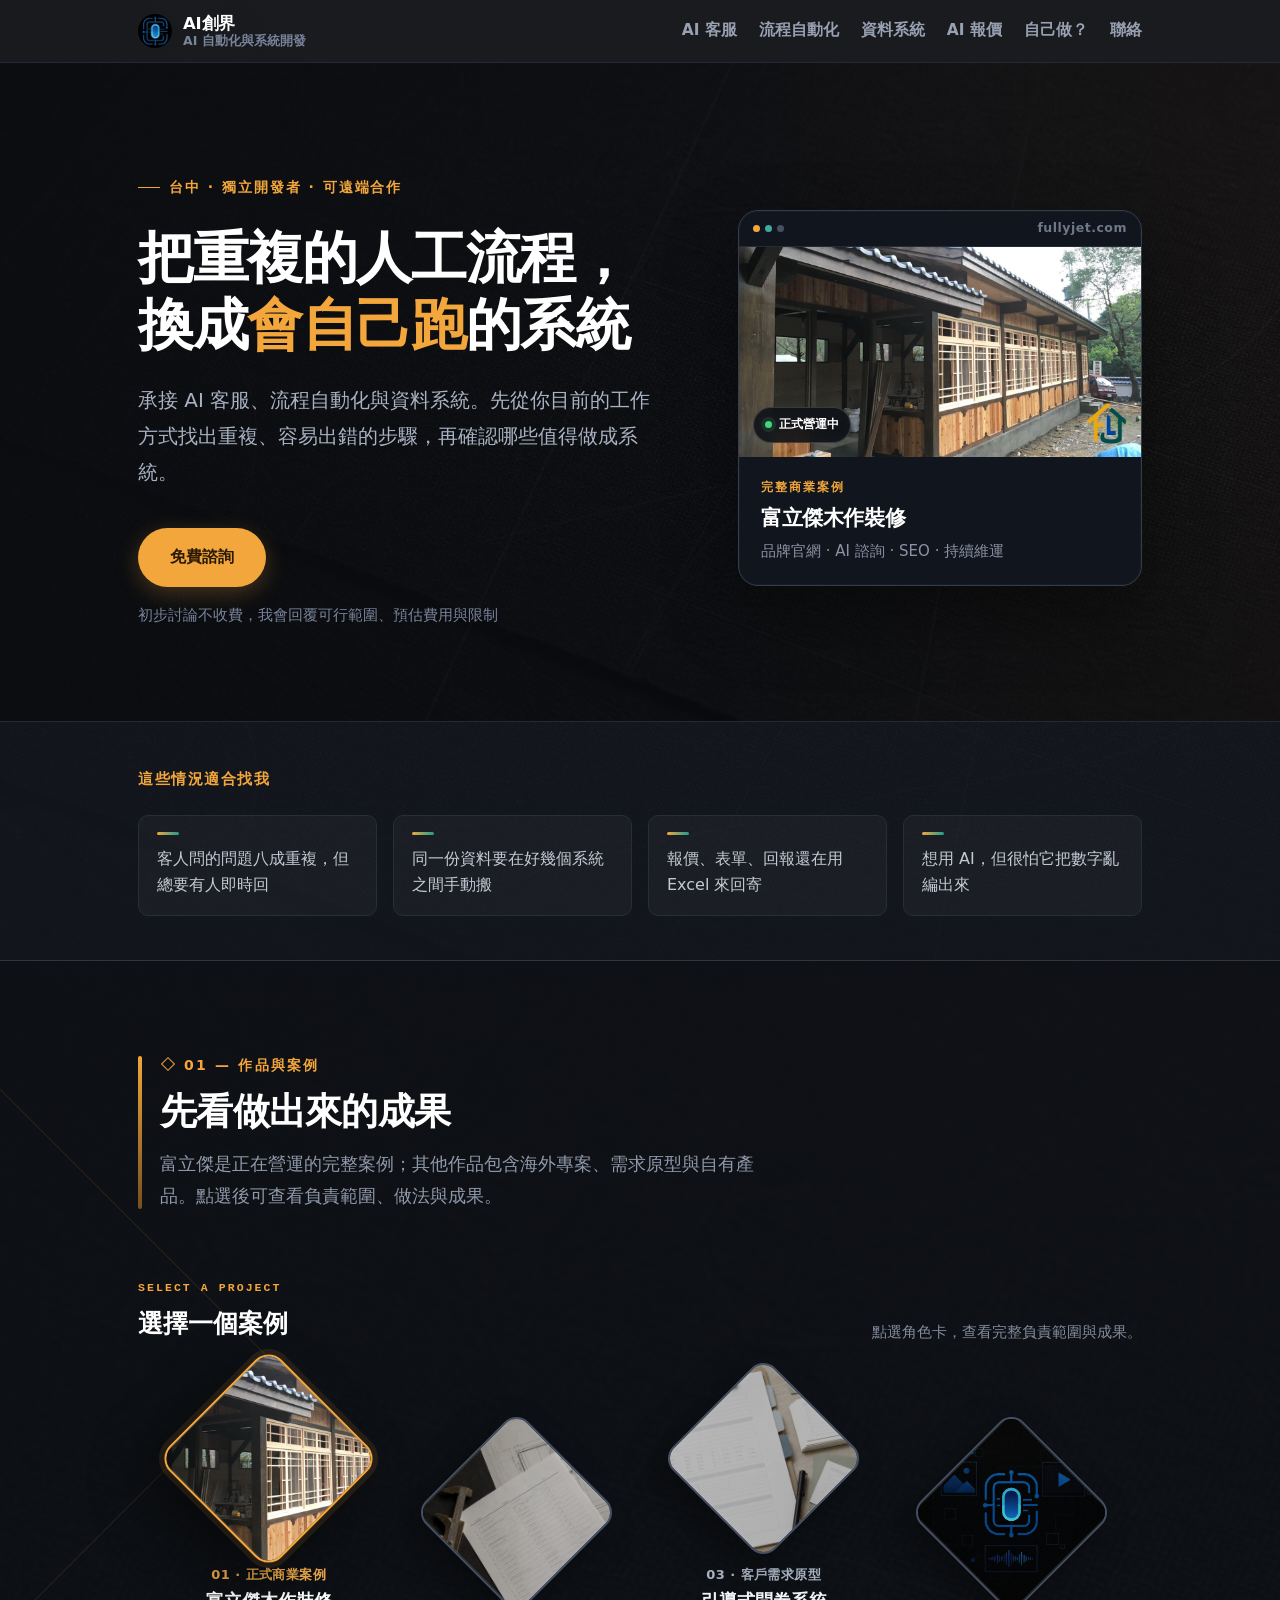
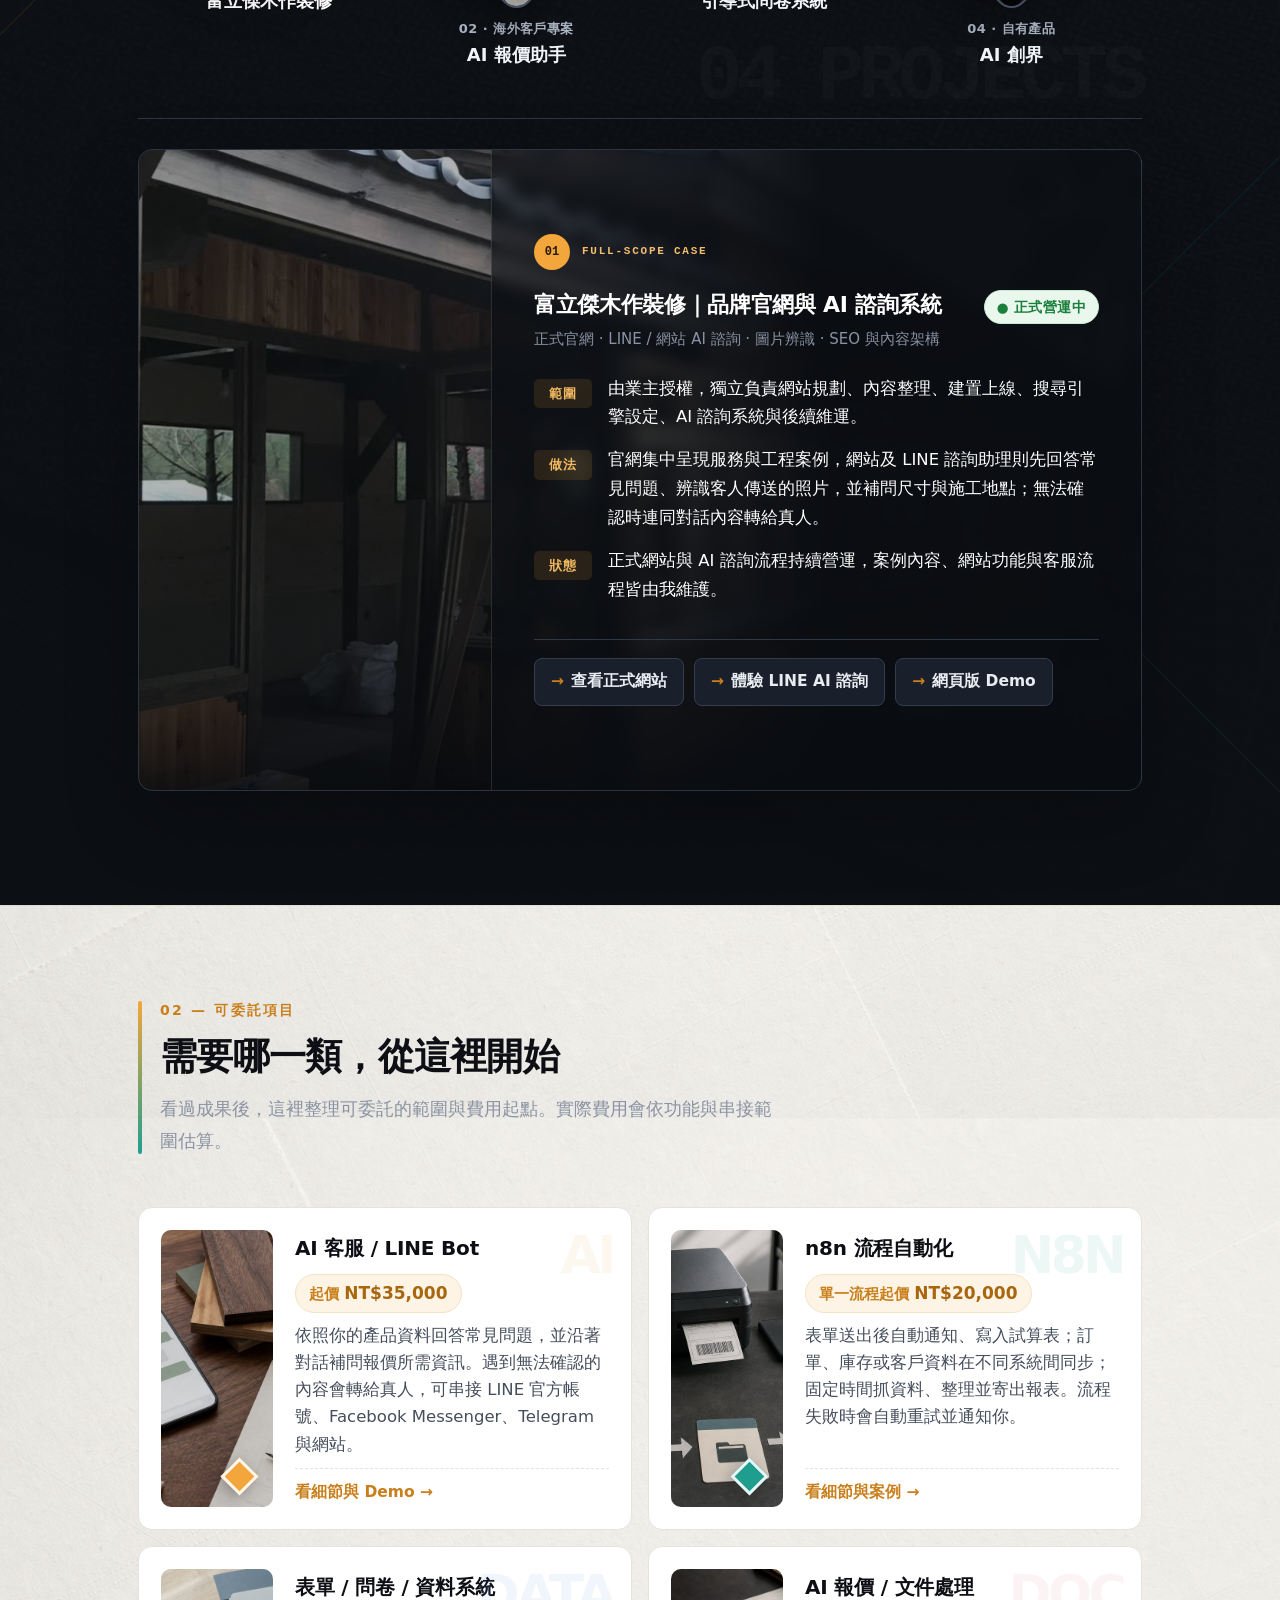
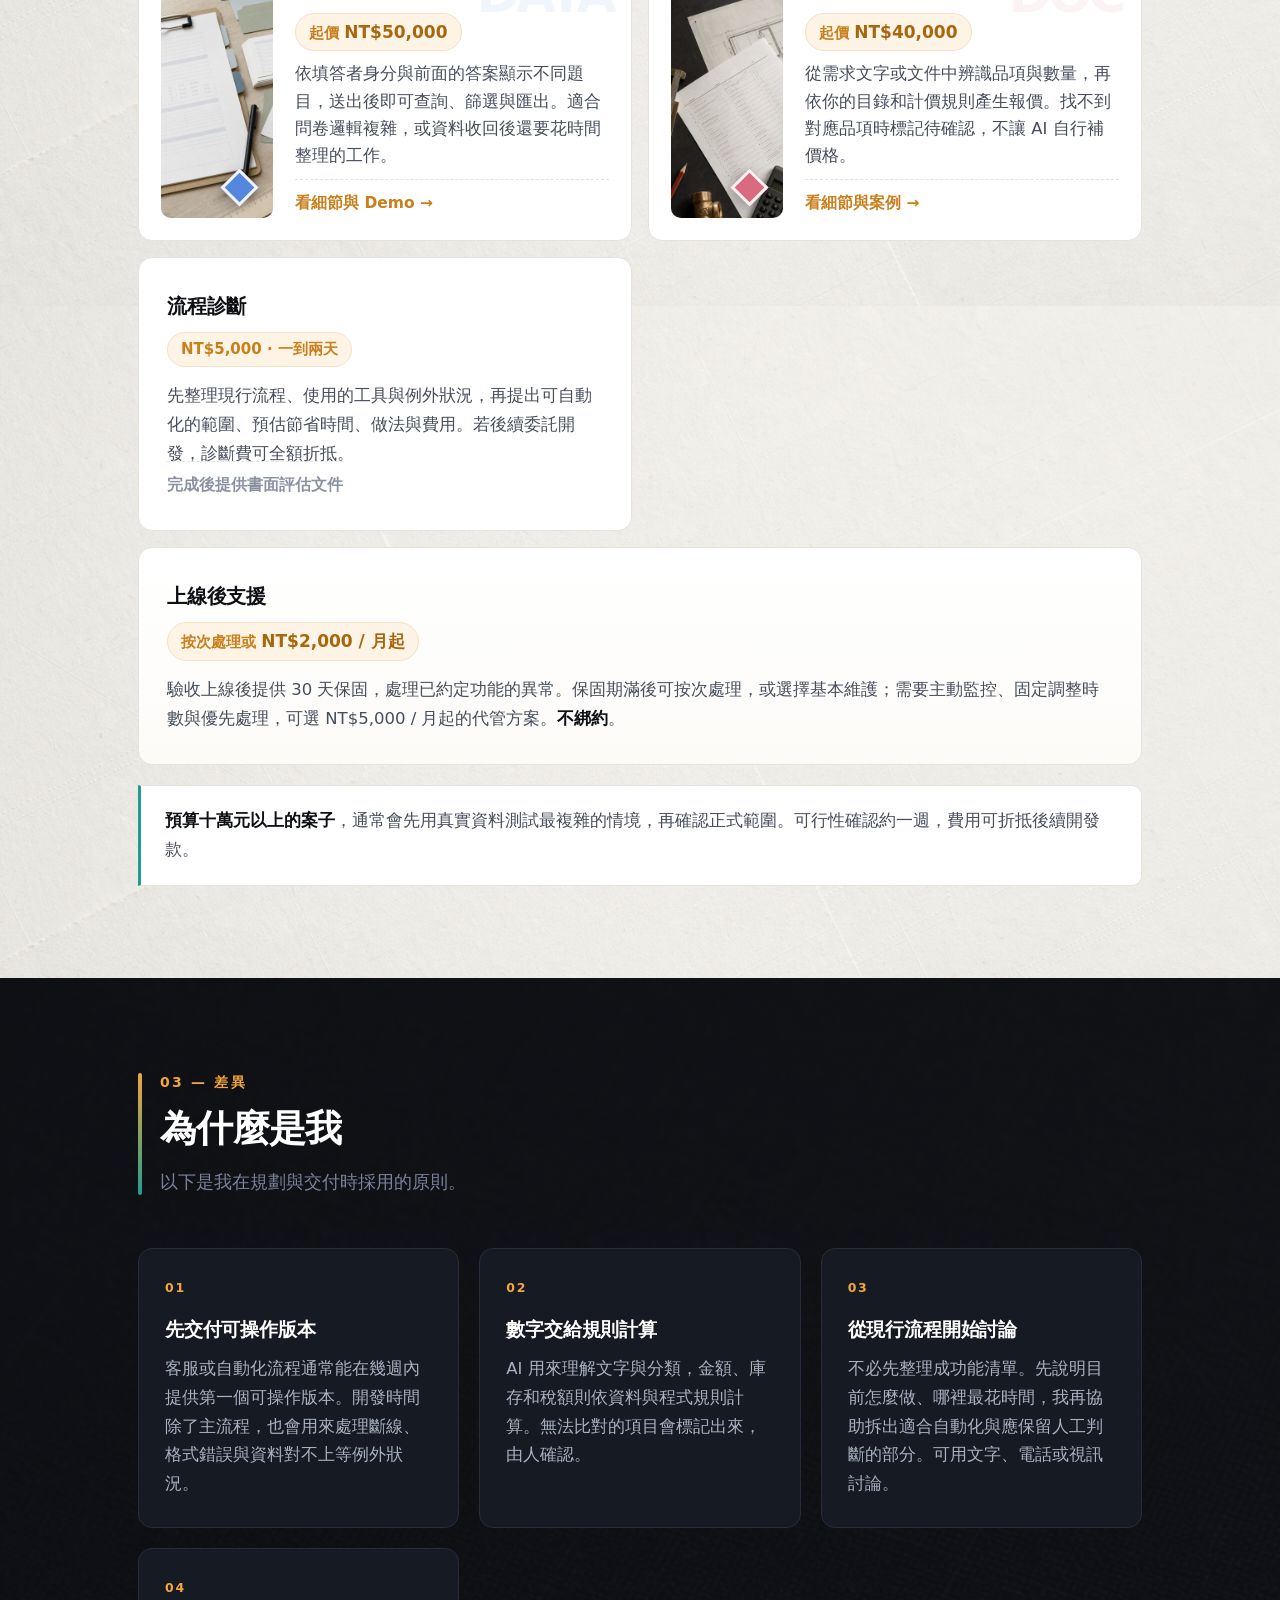
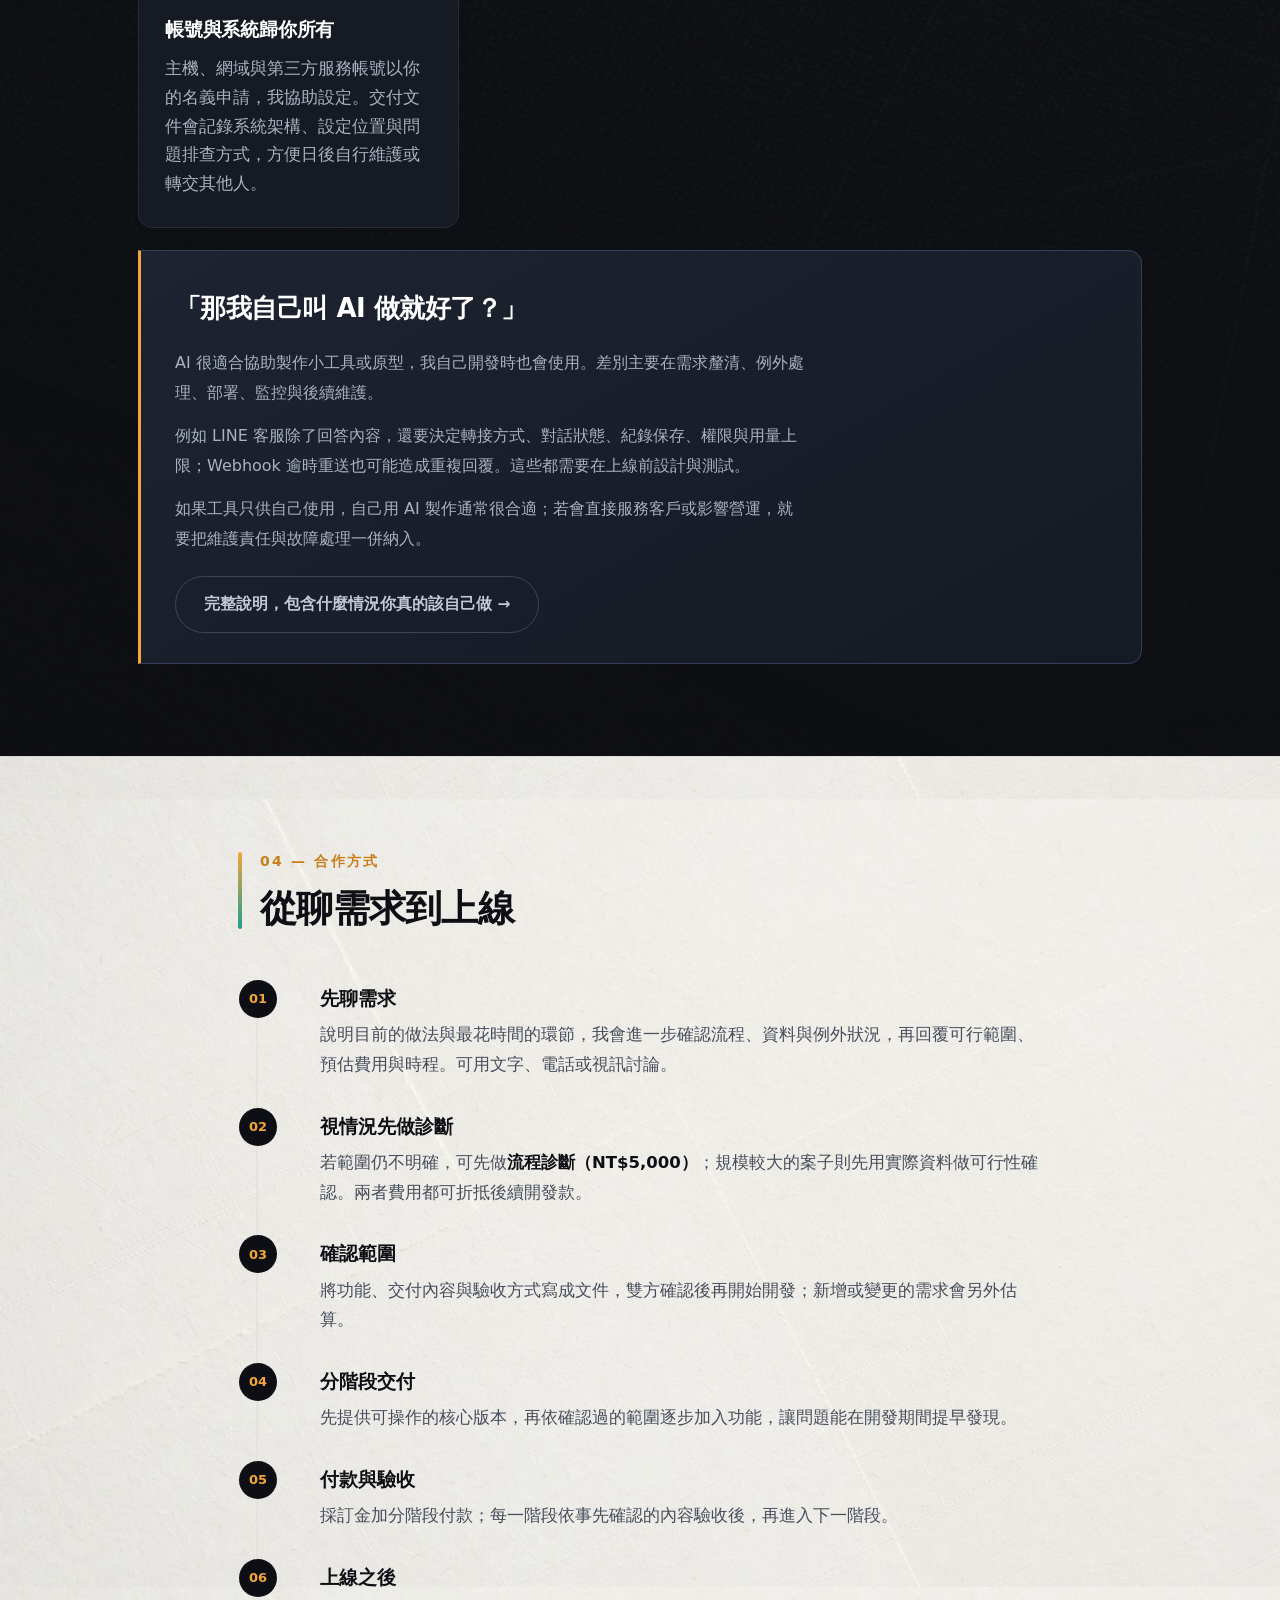
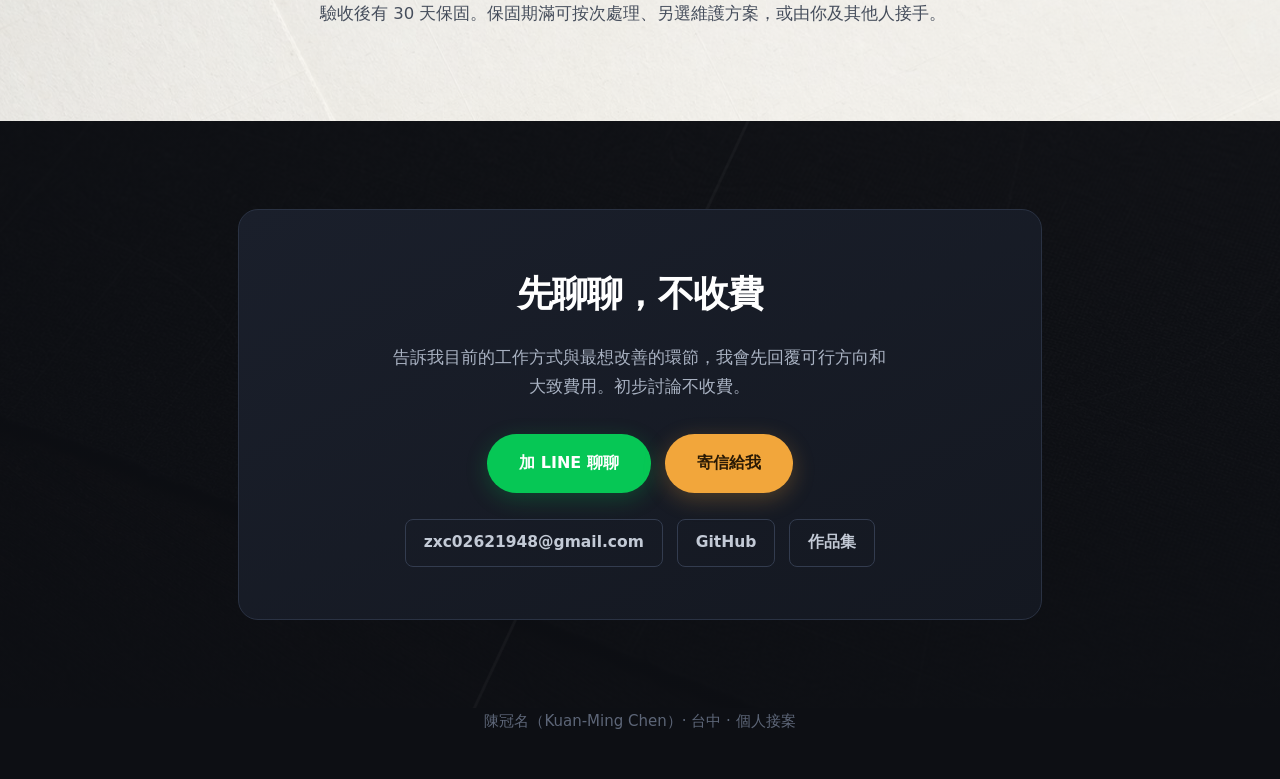
==== index.html @ 0cf7559b "Deduplicate diagnosis copy and sync case history" ====
<!doctype html>
<html lang="zh-Hant">
<head>
<meta charset="utf-8">
<meta name="viewport" content="width=device-width, initial-scale=1">
<title>AI 自動化接案｜LINE Bot、n8n 與客製系統開發｜AI 創界</title>
<meta name="description" content="台中獨立開發者，承接 LINE Bot 與 AI 客服建置、n8n 流程自動化、客製化表單與自動報價系統。提供可操作 Demo、費用起點與實際案例。">
<meta name="theme-color" content="#0d0f14">
<link rel="canonical" href="https://service.aicreateaworld.com/">
<meta property="og:type" content="website">
<meta property="og:locale" content="zh_TW">
<meta property="og:site_name" content="AI 創界｜接案服務">
<meta property="og:title" content="AI 自動化接案｜LINE Bot、n8n 與客製系統開發">
<meta property="og:description" content="承接 LINE Bot 與 AI 客服、n8n 流程自動化、客製化表單與自動報價系統。查看實際案例、Demo 與費用起點。">
<meta property="og:url" content="https://service.aicreateaworld.com/">
<meta property="og:image" content="https://service.aicreateaworld.com/og-preview.jpg">
<meta property="og:image:width" content="1200">
<meta property="og:image:height" content="630">
<meta name="twitter:card" content="summary_large_image">
<meta name="twitter:image" content="https://service.aicreateaworld.com/og-preview.jpg">
<link rel="icon" href="logo.png">
<link rel="stylesheet" href="style.css">
<script type="application/ld+json">
{
  "@context": "https://schema.org",
  "@graph": [
    {
      "@type": "WebSite",
      "@id": "https://service.aicreateaworld.com/#website",
      "url": "https://service.aicreateaworld.com/",
      "name": "AI 創界｜接案服務",
      "inLanguage": "zh-TW",
      "publisher": { "@id": "https://service.aicreateaworld.com/#organization" }
    },
    {
      "@type": "Organization",
      "@id": "https://service.aicreateaworld.com/#organization",
      "name": "AI 創界｜接案服務",
      "url": "https://service.aicreateaworld.com/",
      "logo": "https://service.aicreateaworld.com/logo.png",
      "image": "https://service.aicreateaworld.com/og-preview.jpg",
      "email": "mailto:zxc02621948@gmail.com",
      "founder": { "@id": "https://service.aicreateaworld.com/#person" },
      "areaServed": { "@type": "Country", "name": "台灣" },
      "sameAs": [
        "https://aicreateaworld.com/",
        "https://github.com/zxc02621948-sketch"
      ]
    },
    {
      "@type": "Person",
      "@id": "https://service.aicreateaworld.com/#person",
      "name": "陳冠名",
      "url": "https://service.aicreateaworld.com/",
      "jobTitle": "AI 自動化與系統開發者",
      "worksFor": { "@id": "https://service.aicreateaworld.com/#organization" },
      "knowsAbout": [
        "AI 客服",
        "LINE Bot",
        "n8n 流程自動化",
        "表單與資料系統",
        "AI 報價與文件處理"
      ]
    }
  ]
}
</script>
<script type="text/javascript">
  (function(c,l,a,r,i,t,y){
    c[a]=c[a]||function(){(c[a].q=c[a].q||[]).push(arguments)};
    t=l.createElement(r);t.async=1;t.src="https://www.clarity.ms/tag/"+i;
    y=l.getElementsByTagName(r)[0];y.parentNode.insertBefore(t,y);
  })(window, document, "clarity", "script", "xpzesodivu");
</script>
</head>
<body>

<nav class="nav">
  <div class="wrap">
    <a class="brand" href="index.html">
      <img src="logo.png" alt="AI創界">
      <span class="bt"><b>AI創界</b><small>AI 自動化與系統開發</small></span>
    </a>
    <div class="links">
      <a href="service-ai-kefu.html">AI 客服</a>
      <a href="service-n8n.html">流程自動化</a>
      <a href="service-form.html">資料系統</a>
      <a href="service-quote.html">AI 報價</a>
      <a href="why-not-diy.html">自己做？</a>
      <a href="#contact">聯絡</a>
    </div>
  </div>
</nav>

<div class="hero">
  <div class="wrap">
    <div class="hero-grid">
      <div class="hero-copy">
        <span class="eyebrow rv"><i></i>台中 · 獨立開發者 · 可遠端合作</span>
        <h1 class="rv">把重複的人工流程，<br>換成<em>會自己跑</em>的系統</h1>
        <p class="lede rv">承接 AI 客服、流程自動化與資料系統。先從你目前的工作方式找出重複、容易出錯的步驟，再確認哪些值得做成系統。</p>
        <a class="cta rv" href="#contact">免費諮詢</a>
        <span class="cta-sub rv">初步討論不收費，我會回覆可行範圍、預估費用與限制</span>
      </div>

      <a class="hero-showcase rv" href="https://www.fullyjet.com/" aria-label="查看富立傑木作裝修正式網站">
        <div class="showcase-bar"><span class="showcase-dots"><i></i><i></i><i></i></span><span>fullyjet.com</span></div>
        <div class="showcase-image">
          <img src="case-fulijie.jpg" alt="富立傑木作裝修正式網站案例" width="1200" height="630">
          <span class="live-badge"><i></i>正式營運中</span>
        </div>
        <div class="showcase-body">
          <span>完整商業案例</span>
          <strong>富立傑木作裝修</strong>
          <p>品牌官網 · AI 諮詢 · SEO · 持續維運</p>
        </div>
      </a>
    </div>
  </div>
</div>

<div class="fit">
  <div class="wrap">
    <h3 class="rv">這些情況適合找我</h3>
    <div class="fit-grid">
      <div class="fit-item rv">客人問的問題八成重複，但總要有人即時回</div>
      <div class="fit-item rv">同一份資料要在好幾個系統之間手動搬</div>
      <div class="fit-item rv">報價、表單、回報還在用 Excel 來回寄</div>
      <div class="fit-item rv">想用 AI，但很怕它把數字亂編出來</div>
    </div>
  </div>
</div>

<div class="offer-flow">
<section class="blk services-section">
  <div class="wrap">
    <div class="sec-head rv">
      <span class="sec-num">02 — 可委託項目</span>
        <h2>需要哪一類，從這裡開始</h2>
        <p>看過成果後，這裡整理可委託的範圍與費用起點。實際費用會依功能與串接範圍估算。</p>
    </div>

    <div class="svc-grid">
      <a class="svc rv" href="service-ai-kefu.html" data-mark="AI" data-tone="amber">
        <span class="svc-media"><img src="service-ai-kefu-editorial.jpg" alt="手機對話、木材樣本與尺寸草圖組成的客服工作桌" width="1200" height="720" loading="lazy"></span>
        <h3>AI 客服 / LINE Bot</h3>
        <span class="price">起價 <b>NT$35,000</b></span>
        <p>依照你的產品資料回答常見問題，並沿著對話補問報價所需資訊。遇到無法確認的內容會轉給真人，可串接 LINE 官方帳號、Facebook Messenger、Telegram 與網站。</p>
        <span class="more">看細節與 Demo →</span>
      </a>

      <a class="svc rv" href="service-n8n.html" data-mark="N8N" data-tone="teal">
        <span class="svc-media"><img src="service-n8n-editorial.jpg" alt="訂單收件、標籤列印與資料整理工作流程" width="1200" height="720" loading="lazy"></span>
        <h3>n8n 流程自動化</h3>
        <span class="price">單一流程起價 <b>NT$20,000</b></span>
        <p>表單送出後自動通知、寫入試算表；訂單、庫存或客戶資料在不同系統間同步；固定時間抓資料、整理並寄出報表。流程失敗時會自動重試並通知你。</p>
        <span class="more">看細節與案例 →</span>
      </a>

      <a class="svc rv" href="service-form.html" data-mark="DATA" data-tone="blue">
        <span class="svc-media"><img src="case-survey-editorial.jpg" alt="問卷、分類標籤與資料整理工作桌" width="900" height="1200" loading="lazy"></span>
        <h3>表單 / 問卷 / 資料系統</h3>
        <span class="price">起價 <b>NT$50,000</b></span>
        <p>依填答者身分與前面的答案顯示不同題目，送出後即可查詢、篩選與匯出。適合問卷邏輯複雜，或資料收回後還要花時間整理的工作。</p>
        <span class="more">看細節與 Demo →</span>
      </a>

      <a class="svc rv" href="service-quote.html" data-mark="DOC" data-tone="rose">
        <span class="svc-media"><img src="case-quote-editorial.jpg" alt="工程圖、報價表與計算工具工作桌" width="900" height="1200" loading="lazy"></span>
        <h3>AI 報價 / 文件處理</h3>
        <span class="price">起價 <b>NT$40,000</b></span>
        <p>從需求文字或文件中辨識品項與數量，再依你的目錄和計價規則產生報價。找不到對應品項時標記待確認，不讓 AI 自行補價格。</p>
        <span class="more">看細節與案例 →</span>
      </a>

      <div class="svc rv" style="cursor:default">
        <h3>流程診斷</h3>
        <span class="price">NT$5,000 · 一到兩天</span>
        <p>先整理現行流程、使用的工具與例外狀況，再提出可自動化的範圍、預估節省時間、做法與費用。若後續委託開發，診斷費可全額折抵。</p>
        <span class="more" style="color:var(--muted);font-weight:600">完成後提供書面評估文件</span>
      </div>

      <div class="svc wide rv" style="cursor:default">
        <h3>上線後支援</h3>
        <span class="price">按次處理或 <b>NT$2,000 / 月起</b></span>
        <p>驗收上線後提供 30 天保固，處理已約定功能的異常。保固期滿後可按次處理，或選擇基本維護；需要主動監控、固定調整時數與優先處理，可選 NT$5,000 / 月起的代管方案。<b>不綁約</b>。</p>
      </div>
    </div>

    <div class="callout rv">
      <b>預算十萬元以上的案子</b>，通常會先用真實資料測試最複雜的情境，再確認正式範圍。可行性確認約一週，費用可折抵後續開發款。
    </div>
  </div>
</section>

<section class="blk tint cases-section">
  <div class="wrap">
    <div class="sec-head rv">
      <span class="sec-num">01 — 作品與案例</span>
        <h2>先看做出來的成果</h2>
        <p>富立傑是正在營運的完整案例；其他作品包含海外專案、需求原型與自有產品。點選後可查看負責範圍、做法與成果。</p>
    </div>

    <div class="case-select-shell rv">
      <div class="selector-head"><div><span>SELECT A PROJECT</span><h3>選擇一個案例</h3></div><p>點選角色卡，查看完整負責範圍與成果。</p></div>
      <div class="case-selector" role="tablist" aria-label="選擇案例">
        <button class="case-choice active" id="tab-case-fulijie" type="button" role="tab" aria-selected="true" aria-controls="case-fulijie" data-case-target="case-fulijie">
          <span class="choice-diamond"><img src="case-fulijie.jpg" alt="" width="1200" height="630"></span>
          <span class="choice-copy"><small>01 · 正式商業案例</small><b>富立傑木作裝修</b></span>
        </button>
        <button class="case-choice" id="tab-case-quote" type="button" role="tab" aria-selected="false" aria-controls="case-quote" data-case-target="case-quote" tabindex="-1">
          <span class="choice-diamond"><img src="case-quote-editorial.jpg" alt="" width="900" height="1200"></span>
          <span class="choice-copy"><small>02 · 海外客戶專案</small><b>AI 報價助手</b></span>
        </button>
        <button class="case-choice" id="tab-case-survey" type="button" role="tab" aria-selected="false" aria-controls="case-survey" data-case-target="case-survey" tabindex="-1">
          <span class="choice-diamond"><img src="case-survey-editorial.jpg" alt="" width="900" height="1200"></span>
          <span class="choice-copy"><small>03 · 客戶需求原型</small><b>引導式問卷系統</b></span>
        </button>
        <button class="case-choice" id="tab-case-aicreate" type="button" role="tab" aria-selected="false" aria-controls="case-aicreate" data-case-target="case-aicreate" tabindex="-1">
          <span class="choice-diamond"><img src="aicreate-selector-cover.png" alt="" width="1254" height="1254"></span>
          <span class="choice-copy"><small>04 · 自有產品</small><b>AI 創界</b></span>
        </button>
      </div>
    </div>

    <div class="case-stage">
    <div class="case featured-case wood-case rv" id="case-fulijie" role="tabpanel" aria-labelledby="tab-case-fulijie" tabindex="0" data-case-panel>
      <div class="case-content">
        <div class="case-kicker"><span>01</span><b>FULL-SCOPE CASE</b></div>
        <div class="case-top">
          <div>
            <h3>富立傑木作裝修｜品牌官網與 AI 諮詢系統</h3>
            <div class="tags">正式官網 · LINE / 網站 AI 諮詢 · 圖片辨識 · SEO 與內容架構</div>
          </div>
          <span class="chip live">● 正式營運中</span>
        </div>
        <div class="pair"><span class="k">範圍</span><p class="v">由業主授權，獨立負責網站規劃、內容整理、建置上線、搜尋引擎設定、AI 諮詢系統與後續維運。</p></div>
        <div class="pair"><span class="k">做法</span><p class="v">官網集中呈現服務與工程案例，網站及 LINE 諮詢助理則先回答常見問題、辨識客人傳送的照片，並補問尺寸與施工地點；無法確認時連同對話內容轉給真人。</p></div>
        <div class="pair"><span class="k">狀態</span><p class="v">正式網站與 AI 諮詢流程持續營運，案例內容、網站功能與客服流程皆由我維護。</p></div>
        <div class="demo-row">
          <a class="dbtn" href="https://www.fullyjet.com/"><span>→</span> 查看正式網站</a>
          <a class="dbtn" href="https://lin.ee/RNYMLFM"><span>→</span> 體驗 LINE AI 諮詢</a>
          <a class="dbtn" href="https://service.aicreateaworld.com/ai-kefu-playground/"><span>→</span> 網頁版 Demo</a>
        </div>
      </div>
    </div>

    <div class="case system-case quote-case rv" id="case-quote" role="tabpanel" aria-labelledby="tab-case-quote" tabindex="0" data-case-panel>
      <div class="system-visual" aria-hidden="true">
        <span class="visual-label">02 · QUOTE ENGINE</span>
        <div class="quote-method"><span>需求整理</span><span>目錄比對</span><span>規則計價</span></div>
        <strong>資料決定價格<br><em>AI 不亂猜</em></strong>
      </div>
      <div class="case-content"><div class="case-top">
        <div>
          <h3>AI 報價助手</h3>
          <div class="tags">為瑞士水電工程客戶開發 · LLM 抽取 · 確定性計價</div>
        </div>
        <span class="chip">海外客戶</span>
      </div>
          <div class="pair"><span class="k">問題</span><p class="v">技師以文字描述施工需求，行政人員再逐項查閱商品目錄、確認價格並計算稅額，最後整理成報價單。</p></div>
          <div class="pair"><span class="k">做法</span><p class="v">語言模型先擷取品項與數量，程式再比對供應商目錄並依規則計算。找不到的項目標為「待確認」，最後輸出包含利潤、工時、車馬費與稅額的報價內容。</p></div>
          <div class="pair"><span class="k">結果</span><p class="v">報價中的單價與計算結果都有資料來源，不由模型自行產生。系統以自架 n8n 提供 API，供前端網頁呼叫。</p></div>
      <div class="demo-row">
        <a class="dbtn" href="https://service.aicreateaworld.com/ai-quote-demo/"><span>→</span> 打開報價助手 Demo</a>
        <a class="dbtn" href="service-quote.html"><span>→</span> 這類案子的細節</a>
      </div>
      </div>
    </div>

    <div class="case system-case survey-case rv" id="case-survey" role="tabpanel" aria-labelledby="tab-case-survey" tabindex="0" data-case-panel>
      <div class="system-visual" aria-hidden="true">
        <span class="visual-label">03 · GUIDED FORM</span>
        <div class="survey-method"><span>條件題目</span><span>分類保存</span><span>直接匯出</span></div>
        <strong>每個人只看到<br><em>需要回答的題目</em></strong>
      </div>
      <div class="case-content"><div class="case-top">
        <div>
          <h3>引導式問卷與資料蒐集系統</h3>
          <div class="tags">為永續顧問公司開發之原型 · 條件邏輯 · 一次性連結</div>
        </div>
        <span class="chip">可操作 Demo</span>
      </div>
          <div class="pair"><span class="k">問題</span><p class="v">受評公司以 Excel 填寫問卷，但同一份表單包含所有部門的題目，填答者要自行判斷相關項目；收回後還要重新整理才能分析。</p></div>
          <div class="pair"><span class="k">做法</span><p class="v">依填答者職位與前面的答案顯示題目，表格即時計算，送出前集中檢查缺漏。管理端可新增、修改、預覽與發布題目。</p></div>
          <div class="pair"><span class="k">結果</span><p class="v">資料依公司、年度、題號與分類保存，可篩選、匯出或串接報表工具。填答者以專屬連結進入，不需另外建立帳號。</p></div>
      <div class="demo-row">
        <a class="dbtn" href="https://service.aicreateaworld.com/survey-system-demo/"><span>→</span> 打開問卷系統 Demo</a>
      </div>
      </div>
    </div>

    <div class="case system-case platform-case rv" id="case-aicreate" role="tabpanel" aria-labelledby="tab-case-aicreate" tabindex="0" data-case-panel>
      <div class="system-visual platform-actual" aria-hidden="true">
        <div class="platform-brand-lockup">
          <img src="aicreate-icon.png" alt="" width="403" height="421">
          <span><b>AI 創界</b><small>AI CREATE A WORLD</small></span>
        </div>
        <div class="platform-gallery">
          <img class="gallery-tall" src="aicreate-gallery-image.jpg" alt="" width="512" height="768" loading="lazy">
          <img src="aicreate-gallery-dragon.jpg" alt="" width="512" height="768" loading="lazy">
          <img src="aicreate-gallery-music.jpg" alt="" width="360" height="360" loading="lazy">
          <img src="aicreate-gallery-video.jpg" alt="" width="1280" height="720" loading="lazy">
        </div>
        <div class="platform-channel-list"><small>內容類型</small><span>圖片</span><span>音樂</span><span>影片</span></div>
      </div>
      <div class="case-content"><div class="case-top">
        <div>
          <h3>AI 創界</h3>
          <div class="tags">圖片、音樂與影片創作平台 · 個人獨立開發 · Next.js · MongoDB</div>
        </div>
        <span class="chip live">● 上線營運中</span>
      </div>
          <div class="pair"><span class="k">內容</span><p class="v">獨立完成並持續維運的內容平台，包含帳號、媒體處理、內容審核、搜尋與社群功能；目前有兩百多支 API、五百多個程式檔案。</p></div>
          <div class="pair"><span class="k">經驗</span><p class="v">涵蓋需求設計、開發、部署、監控與線上問題處理，也因此能在接案時一併考慮系統上線後的維護方式。</p></div>
      <div class="demo-row">
        <a class="dbtn" href="https://aicreateaworld.com"><span>→</span> aicreateaworld.com</a>
        <a class="dbtn" href="https://github.com/zxc02621948-sketch"><span>→</span> GitHub</a>
      </div>
      </div>
    </div>
    </div>
  </div>
</section>
</div>

<div class="why-sec">
  <div class="wrap">
    <div class="sec-head rv">
      <span class="sec-num">03 — 差異</span>
      <h2>為什麼是我</h2>
        <p>以下是我在規劃與交付時採用的原則。</p>
    </div>
    <div class="why-grid">
      <div class="why rv">
        <span class="n">01</span>
          <h3>先交付可操作版本</h3>
          <p>客服或自動化流程通常能在幾週內提供第一個可操作版本。開發時間除了主流程，也會用來處理斷線、格式錯誤與資料對不上等例外狀況。</p>
      </div>
      <div class="why rv">
        <span class="n">02</span>
          <h3>數字交給規則計算</h3>
          <p>AI 用來理解文字與分類，金額、庫存和稅額則依資料與程式規則計算。無法比對的項目會標記出來，由人確認。</p>
      </div>
      <div class="why rv">
        <span class="n">03</span>
          <h3>從現行流程開始討論</h3>
          <p>不必先整理成功能清單。先說明目前怎麼做、哪裡最花時間，我再協助拆出適合自動化與應保留人工判斷的部分。可用文字、電話或視訊討論。</p>
      </div>
      <div class="why rv">
        <span class="n">04</span>
          <h3>帳號與系統歸你所有</h3>
          <p>主機、網域與第三方服務帳號以你的名義申請，我協助設定。交付文件會記錄系統架構、設定位置與問題排查方式，方便日後自行維護或轉交其他人。</p>
      </div>
    </div>

    <div class="objection rv">
      <h3>「那我自己叫 AI 做就好了？」</h3>
        <p>AI 很適合協助製作小工具或原型，我自己開發時也會使用。差別主要在需求釐清、例外處理、部署、監控與後續維護。</p>
        <p>例如 LINE 客服除了回答內容，還要決定轉接方式、對話狀態、紀錄保存、權限與用量上限；Webhook 逾時重送也可能造成重複回覆。這些都需要在上線前設計與測試。</p>
        <p>如果工具只供自己使用，自己用 AI 製作通常很合適；若會直接服務客戶或影響營運，就要把維護責任與故障處理一併納入。</p>
      <a class="cta-ghost" href="why-not-diy.html" style="margin-top:8px">完整說明，包含什麼情況你真的該自己做 →</a>
    </div>
  </div>
</div>

<section class="blk">
  <div class="narrow">
    <div class="sec-head rv">
      <span class="sec-num">04 — 合作方式</span>
      <h2>從聊需求到上線</h2>
    </div>
    <div class="steps">
        <div class="step rv"><h3>先聊需求</h3><p>說明目前的做法與最花時間的環節，我會進一步確認流程、資料與例外狀況，再回覆可行範圍、預估費用與時程。可用文字、電話或視訊討論。</p></div>
        <div class="step rv"><h3>視情況先做診斷</h3><p>若範圍仍不明確，可先做<b>流程診斷（NT$5,000）</b>；規模較大的案子則先用實際資料做可行性確認。兩者費用都可折抵後續開發款。</p></div>
        <div class="step rv"><h3>確認範圍</h3><p>將功能、交付內容與驗收方式寫成文件，雙方確認後再開始開發；新增或變更的需求會另外估算。</p></div>
        <div class="step rv"><h3>分階段交付</h3><p>先提供可操作的核心版本，再依確認過的範圍逐步加入功能，讓問題能在開發期間提早發現。</p></div>
        <div class="step rv"><h3>付款與驗收</h3><p>採訂金加分階段付款；每一階段依事先確認的內容驗收後，再進入下一階段。</p></div>
        <div class="step rv"><h3>上線之後</h3><p>驗收後有 30 天保固。保固期滿可按次處理、另選維護方案，或由你及其他人接手。</p></div>
    </div>
  </div>
</section>

<div class="contact-sec" id="contact">
  <div class="narrow">
    <div class="contact-box rv">
      <h2>先聊聊，不收費</h2>
      <p>告訴我目前的工作方式與最想改善的環節，我會先回覆可行方向和大致費用。初步討論不收費。</p>
      <div class="cta-pair">
        <a class="cta-line" href="https://line.me/ti/p/~0989285996">加 LINE 聊聊</a>
        <a class="cta" href="mailto:zxc02621948@gmail.com">寄信給我</a>
      </div>
      <div class="links">
        <a href="mailto:zxc02621948@gmail.com">zxc02621948@gmail.com</a>
        <a href="https://github.com/zxc02621948-sketch">GitHub</a>
        <a href="https://kuanming-portfolio.onrender.com/">作品集</a>
      </div>
    </div>
  </div>
</div>

<footer>陳冠名（Kuan-Ming Chen）· 台中 · 個人接案</footer>

<script src="reveal.js"></script>
</body>
</html>
---- style.css ----
:root{
  --ink:#0d0f14; --ink-2:#161a22; --cream:#fbfaf7; --paper:#fff;
  --body:#464e5c; --muted:#8a92a2; --line:#e6e3dc;
  --amber:#f2a63b; --amber-d:#c97f1c; --amber-bg:#fdf4e5; --amber-line:#f3e2c4;
  --teal:#1f9e8f; --r:14px;
}
*{box-sizing:border-box;margin:0;padding:0}
html{scroll-behavior:smooth}
body{
  background:var(--cream) url("background-paper.jpg") center top/1600px auto repeat-y;color:var(--body);
  font-family:"Noto Sans TC","PingFang TC","Microsoft JhengHei",system-ui,-apple-system,sans-serif;
  font-size:17.5px; line-height:1.8; -webkit-font-smoothing:antialiased; overflow-x:hidden;
}
.wrap{max-width:1060px;margin:0 auto;padding:0 28px}
.narrow{max-width:860px;margin:0 auto;padding:0 28px}
a{color:inherit}
strong,b{color:var(--ink);font-weight:700}

.rv{opacity:0;transform:translateY(28px) scale(.985);transition:opacity .72s cubic-bezier(.4,0,.2,1),transform .72s cubic-bezier(.4,0,.2,1)}
.rv.in{opacity:1;transform:none}
@media (prefers-reduced-motion:reduce){.rv{opacity:1;transform:none;transition:none}.choice-diamond{animation:none!important}}

/* nav */
.nav{position:sticky;top:0;z-index:50;background:rgba(13,15,20,.94);backdrop-filter:blur(14px);border-bottom:1px solid #232937}
.nav .wrap{display:flex;align-items:center;justify-content:space-between;height:62px;gap:20px}
.nav .brand{display:flex;align-items:center;gap:11px;text-decoration:none;flex-shrink:0}
.nav .brand img{width:34px;height:34px;border-radius:50%;flex:0 0 34px;display:block}
.nav .brand .bt{display:flex;flex-direction:column;line-height:1.2}
.nav .brand .bt b{color:#fff;font-weight:800;font-size:15.5px;letter-spacing:-.01em}
.nav .brand .bt small{color:#79839a;font-size:11.5px;font-weight:600}
.nav .links{display:flex;gap:22px;flex-wrap:wrap}
.nav .links a{color:#98a1b2;text-decoration:none;font-size:14.5px;font-weight:600;transition:color .16s}
.nav .links a:hover,.nav .links a.on{color:var(--amber)}

/* hero */
.hero{background:linear-gradient(90deg,rgba(10,12,16,.9),rgba(10,12,16,.76)),url("background-charcoal.jpg") center/cover;color:#e9ecf2;position:relative;overflow:hidden;padding:104px 0 92px}
.hero.sub{padding:76px 0 64px}
.hero::before{
  content:"";position:absolute;inset:0;pointer-events:none;
  background:linear-gradient(90deg,rgba(13,15,20,.28),transparent 56%,rgba(88,55,23,.08));
}
.hero::after{
  content:"";position:absolute;inset:0;pointer-events:none;opacity:.18;
  background:linear-gradient(115deg,transparent 0 46%,rgba(255,255,255,.08) 46.1% 46.2%,transparent 46.3%);
}
.hero .wrap,.hero .narrow{position:relative;z-index:1}
.hero-grid{display:grid;grid-template-columns:minmax(0,1.08fr) minmax(330px,.82fr);gap:68px;align-items:center}
.hero-copy{min-width:0}
.eyebrow{display:inline-flex;align-items:center;gap:9px;font-size:13px;letter-spacing:.14em;
  color:var(--amber);text-transform:uppercase;font-weight:700;margin-bottom:24px}
.eyebrow i{width:22px;height:1.5px;background:var(--amber);display:block;font-style:normal}
.hero h1{font-size:clamp(31px,5.2vw,56px);line-height:1.2;letter-spacing:-.025em;
  color:#fff;font-weight:800;max-width:17ch;margin-bottom:24px}
.hero.sub h1{font-size:clamp(28px,4.4vw,44px);max-width:20ch}
.hero h1 em{font-style:normal;color:var(--amber)}
.hero .lede{font-size:clamp(16.5px,2vw,19px);color:#a9b2c2;max-width:52ch;margin-bottom:38px}
.hero .price-tag{display:inline-block;font-size:15px;color:var(--amber);font-weight:700;
  border:1px solid #4a3a20;background:rgba(242,166,59,.09);border-radius:999px;padding:6px 18px;margin-bottom:26px}
.service-hero-layout{width:100%;max-width:1060px;min-height:390px;display:grid;grid-template-columns:minmax(0,1.08fr) minmax(330px,.92fr);gap:64px;align-items:center}
.service-hero-copy{min-width:0}.service-hero-copy .lede{margin-bottom:30px}.service-hero-copy .cta{width:auto}
.service-ui{position:relative;min-height:330px}.service-ui>*{position:relative;z-index:1}

/* AI customer service: a LINE-like phone conversation */
.chat-ui{width:min(310px,100%);min-height:390px;justify-self:center;display:flex;flex-direction:column;padding:12px 13px 17px;
  border:7px solid #242832;border-radius:38px;background:linear-gradient(160deg,#c7ded2,#a9cabb);color:#25302b;
  box-shadow:0 34px 75px rgba(0,0,0,.42);transform:rotate(-2.5deg)}
.phone-notch{align-self:center;width:88px;height:15px;margin:-3px 0 9px;border-radius:0 0 12px 12px;background:#242832}
.line-head{display:flex;align-items:center;gap:9px;margin:0 -2px 18px;padding:8px 4px 12px;border-bottom:1px solid rgba(27,54,42,.15)}
.line-head>span{display:grid;place-items:center;width:34px;height:34px;border-radius:50%;background:#26322d;color:#fff;font-size:10px;font-weight:900}.line-head>b{margin-right:auto;color:#26322d;font-size:11px;line-height:1.2}.line-head b small{display:block;color:#2f9c63;font-size:8px;margin-top:3px}.line-head em{color:#456055;font-style:normal;font-size:11px;letter-spacing:.1em}
.chat-line{max-width:86%;margin-bottom:13px;padding:11px 13px;border-radius:14px;font-size:11px;line-height:1.55;box-shadow:0 5px 14px rgba(32,60,48,.09)}
.chat-line.customer{align-self:flex-end;background:#7de36e;color:#18301b;border-bottom-right-radius:4px}.chat-line.bot{align-self:flex-start;background:#fff;color:#36413c;border-bottom-left-radius:4px}
.chat-line.bot small{display:block;margin-bottom:3px;color:#1d9562;font-weight:900}.chat-status{margin-top:auto;padding:10px;border-radius:9px;background:rgba(255,255,255,.45);color:#4b6258;font-size:9px;text-align:center}
.chat-status i{display:inline-block;width:7px;height:7px;margin-right:7px;border-radius:50%;background:#16a563;box-shadow:0 0 0 4px rgba(22,165,99,.1)}

/* n8n: an open node canvas */
.flow-ui{min-height:350px;padding:22px 20px;display:flex;flex-direction:column;border:1px solid #443457;border-radius:8px;
  background-color:#17131e;background-image:radial-gradient(#493d55 1px,transparent 1px);background-size:18px 18px;
  box-shadow:0 32px 70px rgba(0,0,0,.4);transform:rotate(1deg)}
.canvas-head{display:flex;align-items:center;justify-content:space-between;margin-bottom:25px;padding:9px 11px;border-radius:7px;background:#241d2d}.canvas-head b{color:#f1eaf6;font-size:11px}.canvas-head span{color:#b5e8c6;font:800 8px/1 ui-monospace,SFMono-Regular,Consolas,monospace}.canvas-head i{display:inline-block;width:6px;height:6px;margin-right:5px;border-radius:50%;background:#50db85}
.flow-node{position:relative;width:70%;padding:11px 13px;border:1px solid #5c4a6b;border-radius:6px;background:#292132;box-shadow:0 8px 18px rgba(0,0,0,.2)}
.flow-node::before,.flow-node::after{content:"";position:absolute;top:50%;width:8px;height:8px;border-radius:50%;background:#ef7c45;transform:translateY(-50%)}.flow-node::before{left:-5px}.flow-node::after{right:-5px}
.flow-node small{display:block;color:#a795b4;font-size:8px;letter-spacing:.08em}.flow-node b{color:#fff;font-size:12px}.flow-node.core{margin-left:auto;border-color:#ef7c45;background:#34231f}.flow-arrow{margin:1px 0 1px 38%;color:#ef7c45;font-style:normal}
.flow-branches{display:grid;grid-template-columns:1fr 1fr;gap:12px;margin-top:12px}.flow-branches span{padding:10px;border:1px solid #5b4a68;border-radius:6px;background:#251f2d;color:#ddd2e5;font-size:10px;text-align:center}
.flow-status{margin-top:auto;padding-top:13px;color:#93859f;font-size:9px}.flow-status i{display:inline-block;width:7px;height:7px;margin-right:6px;border-radius:50%;background:#50db85}

/* survey: bright, calm form UI */
.form-ui{min-height:350px;padding:27px 25px;display:flex;flex-direction:column;border:1px solid #cbd9ee;border-radius:20px;
  background:linear-gradient(145deg,#fff,#eef4ff);color:#27364e;box-shadow:0 32px 70px rgba(4,20,48,.28);transform:rotate(-1deg)}
.form-head{display:flex;align-items:center;justify-content:space-between;margin-bottom:15px}.form-head span{font-size:11px;font-weight:800;color:#2f4160}.form-head b{color:#5b7fca;font:900 10px/1 ui-monospace,SFMono-Regular,Consolas,monospace}
.form-progress{height:6px;margin-bottom:28px;border-radius:9px;background:#dce5f4;overflow:hidden}.form-progress i{display:block;width:52%;height:100%;border-radius:inherit;background:linear-gradient(90deg,#4778d6,#74a2ff)}
.form-label{color:#5677b6;font-size:9px;font-weight:800;letter-spacing:.08em}.form-ui>strong{margin:7px 0 17px;color:#20314c;font-size:15px;line-height:1.45}
.form-options{display:grid;gap:9px}.form-options span{padding:11px 12px;border:1px solid #ccd8ea;border-radius:9px;background:#fff;color:#60718b;font-size:10px}.form-options .selected{border-color:#5c86dc;background:#edf3ff;color:#274d98;box-shadow:inset 3px 0 #5c86dc}
.form-next{align-self:flex-end;margin-top:auto;padding:9px 15px;border-radius:9px;background:#4778d6;color:#fff;font-size:10px;font-weight:900}

/* quote: a warm paper document */
.quote-ui{min-height:365px;padding:28px 27px;color:#39332b;background:#f7f0e2;
  border-radius:2px;box-shadow:0 34px 70px rgba(0,0,0,.38);transform:rotate(2deg)}
.quote-ui::after{content:"";position:absolute;left:0;right:0;bottom:-7px;height:14px;background:linear-gradient(135deg,transparent 7px,#f7f0e2 0) 0 0/14px 14px repeat-x}
.receipt-head{display:grid;grid-template-columns:1fr auto;gap:3px;margin-bottom:20px;padding-bottom:14px;border-bottom:2px solid #39332b}.receipt-head span{color:#bd5f4d;font:900 17px/1 ui-monospace,SFMono-Regular,Consolas,monospace;letter-spacing:.06em}.receipt-head b{color:#39332b;font-size:12px}.receipt-head small{grid-column:1/-1;color:#8b8174;font-size:8px}
.quote-input{margin-bottom:16px;padding:11px 12px;border-left:3px solid #bd5f4d;background:#eee3d1;color:#62594e;font-size:10px;line-height:1.5}
.quote-row,.quote-total{display:flex;align-items:center;justify-content:space-between;padding:10px 2px;border-bottom:1px dashed #b9ae9c;font-size:10px}.quote-row b{color:#39332b;font-size:10px}.quote-total{margin-top:9px;border:0}.quote-total span{color:#766d61}.quote-total strong{color:#bd5f4d;font-size:21px}

/* DIY: visibly compare a prototype with a production system */
.build-ui{min-height:330px;display:grid;grid-template-columns:1fr auto 1fr;gap:10px;align-items:center;overflow:visible}
.build-side{min-height:260px;padding:22px 17px;border-radius:16px;display:flex;flex-direction:column;box-shadow:0 25px 55px rgba(0,0,0,.3)}
.build-side small{font:900 9px/1 ui-monospace,SFMono-Regular,Consolas,monospace;letter-spacing:.1em}.build-side>b{margin:12px 0 24px;font-size:17px}.build-side span{margin-top:8px;padding-top:8px;border-top:1px solid;font-size:9px}
.build-side.prototype{background:#f0e8d9;color:#6f6659;transform:rotate(-3deg)}.build-side.prototype small{color:#a7762e}.build-side.prototype b{color:#443e35}.build-side.prototype span{border-color:#d6c8b2}
.build-side.production{background:#19332f;color:#a9c9c1;transform:rotate(2deg)}.build-side.production small{color:#66d5b8}.build-side.production b{color:#fff}.build-side.production span{border-color:#31544d}
.build-arrow{position:relative;z-index:3;display:grid;place-items:center;width:36px;height:36px;margin:0 -18px;border-radius:50%;background:var(--amber);color:#211507;font-style:normal;font-weight:900;box-shadow:0 8px 20px rgba(0,0,0,.25)}
.build-footer{grid-column:1/-1;margin-top:6px;color:var(--amber);font-size:10px;font-weight:800;text-align:center}

.cta{display:inline-block;background:var(--amber);color:#2a1a05;padding:15px 32px;border-radius:999px;
  font-weight:800;font-size:16px;text-decoration:none;transition:transform .18s,box-shadow .18s;
  box-shadow:0 6px 22px rgba(242,166,59,.26)}
.cta:hover{transform:translateY(-2px);box-shadow:0 10px 30px rgba(242,166,59,.36)}
.cta-ghost{display:inline-block;border:1px solid #3d4657;padding:14px 28px;border-radius:999px;
  color:#c3cad6;text-decoration:none;font-weight:700;font-size:15.5px;transition:all .18s}
.cta-sub{display:block;margin-top:15px;font-size:14px;color:#79839a}
.cta-line{display:inline-block;background:#06c755;color:#fff;padding:15px 32px;border-radius:999px;
  font-weight:800;font-size:16px;text-decoration:none;transition:transform .18s,box-shadow .18s;
  box-shadow:0 6px 22px rgba(6,199,85,.24)}
.cta-line:hover{transform:translateY(-2px);box-shadow:0 10px 30px rgba(6,199,85,.34)}
.cta-pair{display:flex;gap:14px;justify-content:center;flex-wrap:wrap}

.hero-showcase{position:relative;display:block;text-decoration:none;color:inherit;background:#11151d;
  border:1px solid #343d4f;border-radius:20px;overflow:hidden;transform:rotate(1.5deg);
  box-shadow:0 30px 70px rgba(0,0,0,.38),0 0 0 1px rgba(255,255,255,.025) inset;
  transition:transform .25s,box-shadow .25s,border-color .25s}
.hero-showcase:hover{transform:rotate(0) translateY(-5px);border-color:#5a4930;box-shadow:0 38px 85px rgba(0,0,0,.46)}
.showcase-bar{height:36px;padding:0 14px;display:flex;align-items:center;justify-content:space-between;
  color:#6f7889;font-size:11.5px;font-weight:700;letter-spacing:.04em;border-bottom:1px solid #252c39}
.showcase-dots{display:flex;gap:5px}.showcase-dots i{display:block;width:7px;height:7px;border-radius:50%;background:#465064}
.showcase-dots i:first-child{background:var(--amber)}.showcase-dots i:nth-child(2){background:#3eaa9b}
.showcase-image{height:210px;position:relative;overflow:hidden;background:#252a34}
.showcase-image img{width:100%;height:100%;object-fit:cover;display:block;transition:transform .5s}
.hero-showcase:hover .showcase-image img{transform:scale(1.035)}
.live-badge{position:absolute;left:14px;bottom:14px;display:inline-flex;align-items:center;gap:7px;
  background:rgba(12,16,22,.86);backdrop-filter:blur(8px);border:1px solid rgba(255,255,255,.16);
  color:#fff;border-radius:999px;padding:6px 11px;font-size:12px;font-weight:800}
.live-badge i{width:7px;height:7px;border-radius:50%;background:#42d67d;box-shadow:0 0 0 4px rgba(66,214,125,.13)}
.showcase-body{padding:20px 22px 23px;display:grid;gap:2px}
.showcase-body>span{color:var(--amber);font-size:11px;font-weight:800;letter-spacing:.16em;text-transform:uppercase}
.showcase-body strong{color:#fff;font-size:21px;letter-spacing:-.02em}
.showcase-body p{font-size:13.5px;color:#8993a5;line-height:1.5}
.hero-showcase::after{content:"網站 + AI";position:absolute;right:-16px;top:62px;transform:rotate(90deg);
  color:rgba(255,255,255,.35);font-size:9px;font-weight:800;letter-spacing:.18em}

/* fit strip */
.fit{background:linear-gradient(rgba(18,22,29,.9),rgba(18,22,29,.94)),url("background-charcoal.jpg") center 72%/cover;color:#c3cad6;padding:44px 0;border-top:1px solid #232937}
.fit h3{font-size:14px;letter-spacing:.1em;color:var(--amber);text-transform:uppercase;margin-bottom:22px;font-weight:700}
.fit-grid{display:grid;grid-template-columns:repeat(auto-fit,minmax(215px,1fr));gap:16px}
.fit-item{background:rgba(255,255,255,.035);border:1px solid #262d3c;border-radius:10px;padding:16px 18px;font-size:15px;line-height:1.65;position:relative}
.fit-item::before{content:"";display:block;width:22px;height:3px;border-radius:99px;background:linear-gradient(90deg,var(--amber),var(--teal));margin-bottom:11px}

/* sections */
section.blk{padding:92px 0;border-top:1px solid rgba(142,130,109,.13);
  background-image:linear-gradient(rgba(251,250,247,.64),rgba(251,250,247,.64)),url("background-paper.jpg");
  background-position:center,center 24%;background-size:cover,1400px auto}
section.blk:nth-of-type(even){background-position:center,center 72%}
.tint{background-image:linear-gradient(rgba(231,226,216,.5),rgba(231,226,216,.5)),url("background-paper.jpg")!important;
  background-position:center,center 64%!important;background-size:cover,1400px auto!important}
.sec-head{position:relative;margin-bottom:50px;padding-left:22px}
.sec-head::before{content:"";position:absolute;left:0;top:3px;width:4px;height:calc(100% - 6px);border-radius:99px;background:linear-gradient(var(--amber),var(--teal))}
.sec-num{font-size:13px;font-weight:800;color:var(--amber-d);letter-spacing:.16em;display:block;margin-bottom:10px}
.sec-head h2{font-size:clamp(25px,3.5vw,37px);color:var(--ink);letter-spacing:-.02em;font-weight:800;line-height:1.28}
.sec-head p{margin-top:14px;font-size:16.5px;color:var(--muted);max-width:56ch}
h3.mini{font-size:20px;color:var(--ink);font-weight:800;margin-bottom:14px;letter-spacing:-.01em}

/* service cards */
.offer-flow{display:flex;flex-direction:column}.offer-flow .cases-section{order:1}.offer-flow .services-section{order:2}
.svc-grid{display:grid;grid-template-columns:repeat(auto-fit,minmax(310px,1fr));gap:20px}
.svc{background:var(--paper);border:1px solid var(--line);border-radius:var(--r);padding:30px 28px;
  position:relative;overflow:hidden;text-decoration:none;display:block;color:var(--body);
  transition:transform .22s,box-shadow .22s,border-color .22s}
.svc::after{content:"";position:absolute;left:0;top:0;bottom:0;width:3px;background:var(--card-accent,var(--amber));
  transform:scaleY(0);transform-origin:top;transition:transform .3s}
.svc[data-tone="amber"]{--card-accent:#f2a63b}.svc[data-tone="teal"]{--card-accent:#1f9e8f}
.svc[data-tone="blue"]{--card-accent:#5687df}.svc[data-tone="rose"]{--card-accent:#d96b7f}
.svc[data-mark]::before{content:attr(data-mark);position:absolute;right:18px;top:181px;color:var(--card-accent);
  opacity:.075;font-size:52px;line-height:1;font-weight:900;letter-spacing:-.07em;pointer-events:none}
.svc-media{position:relative;display:block;height:168px;margin:-30px -28px 24px;overflow:hidden;border-bottom:1px solid var(--line);background:#ddd}
.svc-media::after{content:"";position:absolute;right:20px;bottom:17px;width:21px;height:21px;border:3px solid rgba(255,255,255,.9);
  background:var(--card-accent);transform:rotate(45deg);box-shadow:0 5px 14px rgba(10,12,17,.28)}
.svc-media img{width:100%;height:100%;display:block;object-fit:cover;transition:transform .55s cubic-bezier(.2,.7,.3,1)}
.svc:hover .svc-media img{transform:scale(1.035)}
.svc[data-tone="blue"] .svc-media img{object-position:center 43%}.svc[data-tone="rose"] .svc-media img{object-position:center 56%}
.svc:hover{transform:translateY(-5px);box-shadow:0 22px 48px rgba(13,15,20,.11);border-color:#d9d4c8}
.svc:hover::after{transform:scaleY(1)}
.svc h3{font-size:20px;color:var(--ink);font-weight:800;letter-spacing:-.01em;margin-bottom:8px}
.svc .price{display:inline-block;font-size:14px;color:var(--amber-d);font-weight:700;
  background:var(--amber-bg);border:1px solid var(--amber-line);border-radius:999px;padding:3px 13px;margin-bottom:15px}
.svc .price b{font-size:16px;color:#a8660f}
.svc p{font-size:15.5px;line-height:1.75}
.svc .more{margin-top:16px;padding-top:14px;border-top:1px dashed var(--line);
  font-size:14.5px;color:var(--amber-d);font-weight:700}
.svc.wide{grid-column:1/-1;background:linear-gradient(180deg,#fff,#fcfbf8)}

/* After the case proof, services become a compact buying menu instead of a second gallery. */
.services-section .svc-grid{grid-template-columns:repeat(2,minmax(0,1fr));gap:16px}
.services-section .svc[data-mark]{display:grid;grid-template-columns:112px minmax(0,1fr);grid-template-rows:auto auto 1fr auto;
  column-gap:22px;padding:22px;min-height:224px}
.services-section .svc[data-mark]::before{top:21px}
.services-section .svc[data-mark]>.svc-media{grid-column:1;grid-row:1/5;width:112px;height:auto;min-height:178px;margin:0;border:0;border-radius:10px}
.services-section .svc[data-mark]>h3,.services-section .svc[data-mark]>.price,.services-section .svc[data-mark]>p,
.services-section .svc[data-mark]>.more{grid-column:2}
.services-section .svc[data-mark]>.price{justify-self:start;margin-bottom:9px}
.services-section .svc[data-mark]>p{font-size:14.5px;line-height:1.65}
.services-section .svc[data-mark]>.more{margin-top:10px;padding-top:10px}
.services-section .callout{margin-top:20px}

.callout{margin-top:26px;background:var(--paper);border:1px solid var(--line);border-left:3px solid var(--teal);
  border-radius:0 10px 10px 0;padding:20px 24px;font-size:15.5px;color:var(--body)}

/* cases */
.case{background:var(--paper);border:1px solid var(--line);border-radius:var(--r);padding:34px 32px;margin-bottom:22px}
.case-banner{height:230px;margin:-34px -32px 30px;overflow:hidden;border-radius:var(--r) var(--r) 0 0;border-bottom:1px solid var(--line);background:#ddd}
.case-banner img{width:100%;height:100%;display:block;object-fit:cover}.case-banner img[src*="case-fulijie"]{object-position:center 48%}
.case-banner img[src*="case-survey"],.case-banner img[src*="case-quote"]{object-position:center 53%}
.case-top{display:flex;justify-content:space-between;align-items:flex-start;gap:18px;flex-wrap:wrap;margin-bottom:22px}
.case h3{font-size:22px;color:var(--ink);font-weight:800;letter-spacing:-.015em;line-height:1.35}
.chip{font-size:12.5px;font-weight:700;letter-spacing:.03em;white-space:nowrap;
  background:#e9f5f3;color:#12796d;border:1px solid #c9e7e2;border-radius:999px;padding:4px 12px}
.chip.live{background:#e9f7ec;color:#1a7f3c;border-color:#c8e9d1}
.tags{font-size:13.5px;color:var(--muted);margin-top:6px}
.pair{display:flex;gap:16px;margin-bottom:14px;align-items:flex-start}
.pair .k{flex:0 0 58px;font-size:12px;font-weight:800;letter-spacing:.06em;color:var(--amber-d);
  background:var(--amber-bg);border-radius:5px;text-align:center;padding:3px 0;margin-top:4px}
.pair .v{flex:1;font-size:15.5px;line-height:1.75}
.demo-row{margin-top:20px;padding-top:18px;border-top:1px solid var(--line);display:flex;gap:10px;flex-wrap:wrap}
.dbtn{display:inline-flex;align-items:center;gap:7px;text-decoration:none;font-size:14.5px;font-weight:700;
  color:var(--ink);background:var(--cream);border:1px solid var(--line);border-radius:8px;padding:9px 16px;
  transition:background .18s,border-color .18s,transform .18s}
.dbtn:hover{background:var(--amber-bg);border-color:#eccf9c;transform:translateY(-1px)}
.dbtn span{color:var(--amber-d);font-weight:800}

.featured-case{display:grid;grid-template-columns:minmax(260px,.78fr) minmax(0,1.32fr);padding:0;overflow:hidden;
  background:var(--ink);border-color:#2c3443;box-shadow:0 24px 60px rgba(13,15,20,.14)}
.case-media{position:relative;min-height:100%;overflow:hidden;background:#232832}
.case-media::after{content:"";position:absolute;inset:0;background:linear-gradient(180deg,transparent 38%,rgba(13,15,20,.93) 100%)}
.case-media img{width:100%;height:100%;object-fit:cover;display:block;min-height:430px;transition:transform .6s}
.featured-case:hover .case-media img{transform:scale(1.025)}
.case-media-meta{position:absolute;z-index:1;left:24px;right:24px;bottom:24px;display:grid;gap:5px}
.case-media-meta span{font-size:10.5px;color:var(--amber);font-weight:800;letter-spacing:.16em}
.case-media-meta b{font-size:16px;line-height:1.45;color:#fff}
.featured-case .case-content{padding:34px 32px}
.featured-case h3,.featured-case .pair .v{color:#fff}
.featured-case .tags{color:#8993a5}
.featured-case .pair .k{background:rgba(242,166,59,.12);color:#f2b961}
.featured-case .demo-row{border-color:#303848}
.featured-case .dbtn{background:#1a202b;border-color:#343d4f;color:#e8ebf1}
.featured-case .dbtn:hover{background:#242c3a;border-color:#5a4930}

.wood-case{display:block;min-height:640px;background:
  linear-gradient(90deg,rgba(8,10,14,.18),rgba(8,10,14,.32) 32%,rgba(8,10,14,.96) 68%),
  linear-gradient(0deg,rgba(8,10,14,.92),transparent 56%),url("case-fulijie.jpg") center/cover no-repeat}
.wood-case .case-content{width:min(650px,68%);min-height:640px;margin-left:auto;padding:52px 42px;
  display:flex;flex-direction:column;justify-content:center;background:rgba(12,15,20,.58);backdrop-filter:blur(8px);border-left:1px solid rgba(255,255,255,.12)}
.case-kicker{display:flex;align-items:center;gap:12px;margin-bottom:20px}.case-kicker span{display:grid;place-items:center;width:36px;height:36px;
  border-radius:50%;background:var(--amber);color:#261907;font:900 12px/1 ui-monospace,SFMono-Regular,Consolas,monospace}
.case-kicker b{color:#f4bd70;font:800 11px/1 ui-monospace,SFMono-Regular,Consolas,monospace;letter-spacing:.16em}

.system-case{display:grid;grid-template-columns:minmax(270px,.72fr) minmax(0,1.28fr);padding:0;overflow:hidden;min-height:440px}
.system-case .case-content{padding:34px 32px;display:flex;flex-direction:column;justify-content:center;color:#344054}
.system-case .case-content .tags{color:#667085}.system-case .case-content .pair .v{color:#344054}
.system-visual{position:relative;overflow:hidden;padding:30px 26px;display:flex;flex-direction:column;justify-content:space-between;
  color:#fff;background:#151a23;isolation:isolate}
.system-visual::before{content:"";position:absolute;z-index:-1;inset:0;opacity:.42;background:
  linear-gradient(rgba(255,255,255,.06) 1px,transparent 1px),linear-gradient(90deg,rgba(255,255,255,.06) 1px,transparent 1px);background-size:28px 28px,28px 28px}
.visual-label{font:800 10px/1 ui-monospace,SFMono-Regular,Consolas,monospace;letter-spacing:.16em;color:var(--visual-tone)}
.system-visual>strong{font-size:23px;line-height:1.35;color:#fff;letter-spacing:-.02em}.system-visual>strong em{font-style:normal;color:var(--visual-tone)}
.quote-case{--visual-tone:#f2a63b}.survey-case{--visual-tone:#6f9bf1}.platform-case{--visual-tone:#2589d8}
.quote-case .system-visual{justify-content:flex-end;background:url("case-quote-editorial.jpg") center 52%/cover no-repeat}
.quote-case .system-visual::before{z-index:0;opacity:1;background:linear-gradient(180deg,rgba(8,10,13,.5) 0%,transparent 34%,rgba(8,10,13,.08) 55%,rgba(8,10,13,.92) 100%)}
.quote-case .visual-label{position:absolute;top:28px;left:26px;color:#f4c784;text-shadow:0 2px 12px rgba(0,0,0,.8)}
.quote-method{display:flex;gap:6px;flex-wrap:wrap;margin:0 0 15px}.quote-method span{padding:6px 9px;border:1px solid rgba(255,255,255,.3);border-radius:99px;background:rgba(10,12,15,.58);backdrop-filter:blur(5px);color:#fff;font-size:9px;font-weight:800}
.survey-preview{position:relative;display:grid;gap:9px;margin:28px 0 34px;padding:18px;border:1px solid rgba(255,255,255,.14);border-radius:12px;background:rgba(13,15,20,.68)}
.survey-preview span{padding:8px 10px;border-radius:6px;background:rgba(255,255,255,.07);font-size:11px}.survey-preview .done{border-left:3px solid var(--visual-tone)}
.survey-preview i{position:absolute;right:12px;bottom:-22px;display:grid;place-items:center;width:50px;height:50px;border-radius:50%;background:var(--visual-tone);color:#111827;font:900 12px/1 ui-monospace,SFMono-Regular,Consolas,monospace;font-style:normal}
.platform-stats{display:grid;grid-template-columns:1fr 1fr;gap:8px;margin:26px 0}.platform-stats span{padding:13px 10px;border:1px solid rgba(255,255,255,.13);border-radius:9px;background:rgba(13,15,20,.62);font-size:10px;color:#aeb7c7}.platform-stats span:last-child{grid-column:1/-1}.platform-stats b{display:block;color:#fff;font-size:22px;line-height:1.1;margin-bottom:4px}
.survey-case .system-visual,.platform-case .system-visual{justify-content:flex-end}
.survey-case .system-visual{background:url("case-survey-editorial.jpg") center/cover no-repeat}
.platform-case .system-visual{background:url("case-platform-editorial.jpg") center/cover no-repeat}
.survey-case .system-visual::before,.platform-case .system-visual::before{z-index:0;opacity:1;background:linear-gradient(180deg,rgba(8,10,13,.34) 0%,transparent 38%,rgba(8,10,13,.08) 55%,rgba(8,10,13,.92) 100%)}
.survey-case .visual-label,.platform-case .visual-label{position:absolute;top:28px;left:26px;padding:6px 8px;border-radius:4px;background:rgba(10,12,15,.62);backdrop-filter:blur(5px);color:#fff;text-shadow:0 2px 10px rgba(0,0,0,.65)}
.survey-method{display:flex;gap:6px;flex-wrap:wrap;margin-bottom:15px}.survey-method span{padding:6px 9px;border:1px solid rgba(255,255,255,.32);border-radius:99px;background:rgba(10,12,15,.58);backdrop-filter:blur(5px);color:#fff;font-size:9px;font-weight:800}
.platform-case .platform-stats{margin:0 0 15px}.platform-case .platform-stats span{background:rgba(10,12,15,.6);backdrop-filter:blur(5px)}
.quote-case .system-visual>strong,.survey-case .system-visual>strong,.platform-case .system-visual>strong{align-self:flex-start;padding:12px 15px 13px;
  border-left:3px solid var(--visual-tone);border-radius:0 8px 8px 0;background:rgba(7,9,12,.82);backdrop-filter:blur(7px);
  color:#fff;text-shadow:0 2px 10px rgba(0,0,0,.85);box-shadow:0 12px 26px rgba(0,0,0,.22)}
.quote-case .system-visual>strong em{color:#ffc86e}.survey-case .system-visual>strong em{color:#a9c5ff}.platform-case .system-visual>strong em{color:#ff9eb8}
.platform-case .platform-actual{justify-content:space-between;padding:22px;background:#090b0e}
.platform-case .platform-actual::before{z-index:0;opacity:1;background:linear-gradient(135deg,rgba(37,137,216,.12),transparent 46%)}
.platform-brand-lockup{position:relative;z-index:1;display:flex;align-items:center;gap:11px;min-width:0}
.platform-brand-lockup img{flex:0 0 51px;width:51px;height:51px;object-fit:contain}
.platform-brand-lockup span{display:grid;gap:3px;min-width:0}.platform-brand-lockup b{color:#fff;font-size:21px;line-height:1;letter-spacing:.04em;white-space:nowrap}
.platform-brand-lockup small{color:#599bd0;font:700 7px/1 ui-monospace,SFMono-Regular,Consolas,monospace;letter-spacing:.1em;white-space:nowrap}
.platform-gallery{position:relative;z-index:1;display:grid;grid-template-columns:1.05fr .95fr .95fr;grid-template-rows:108px 108px;
  gap:7px;margin:13px 0;min-height:223px}
.platform-gallery img{width:100%;height:100%;display:block;object-fit:cover;border-radius:7px;border:1px solid rgba(255,255,255,.12)}
.platform-gallery .gallery-tall{grid-row:1/3}.platform-gallery img:last-child{grid-column:2/4}
.platform-channel-list{position:relative;z-index:1;display:flex;align-items:center;gap:9px;padding-top:11px;border-top:1px solid rgba(89,155,208,.24)}
.platform-channel-list small{margin-right:auto;color:#657180;font:700 8px/1 ui-monospace,SFMono-Regular,Consolas,monospace;letter-spacing:.12em}
.platform-channel-list span{color:#86c5f2;font-size:10px;font-weight:800;letter-spacing:.08em}
.platform-channel-list span+span::before{content:"·";margin-right:9px;color:#35546b}
.case-choice[data-case-target="case-aicreate"] .choice-diamond{background:#050607}
.case-choice[data-case-target="case-aicreate"] .choice-diamond img{object-fit:cover;filter:saturate(.88) brightness(.86)}

.case-select-shell{position:relative;margin-bottom:28px;padding:34px 34px 42px;overflow:hidden;border:1px solid #303746;border-radius:24px;
  background:linear-gradient(rgba(13,16,22,.87),rgba(13,16,22,.94)),url("background-charcoal.jpg") center/cover;
  box-shadow:0 30px 70px rgba(18,20,25,.18)}
.case-select-shell::after{content:"04 PROJECTS";position:absolute;right:-8px;bottom:-18px;color:rgba(255,255,255,.035);
  font:900 78px/1 ui-monospace,SFMono-Regular,Consolas,monospace;letter-spacing:-.08em;pointer-events:none}
.selector-head{position:relative;z-index:2;display:flex;align-items:flex-end;justify-content:space-between;gap:24px;margin-bottom:12px}
.selector-head span{display:block;margin-bottom:7px;color:var(--amber);font:800 10px/1 ui-monospace,SFMono-Regular,Consolas,monospace;letter-spacing:.18em}
.selector-head h3{color:#fff;font-size:25px}.selector-head p{max-width:30ch;color:#818b9c;font-size:13px}
.case-selector{position:relative;z-index:2;display:grid;grid-template-columns:repeat(4,minmax(0,1fr));gap:22px;align-items:start;padding:28px 18px 10px}
.case-choice{appearance:none;border:0;background:transparent;color:#fff;font:inherit;cursor:pointer;display:flex;flex-direction:column;align-items:center;min-width:0}
.case-choice:nth-child(even){margin-top:54px}.choice-diamond{position:relative;width:145px;height:145px;overflow:hidden;border:2px solid #465064;border-radius:17px;
  transform:rotate(45deg);translate:0 0;scale:1;box-shadow:0 18px 35px rgba(0,0,0,.35);transition:border-color .22s,scale .22s,box-shadow .22s;
  animation:diamondFloat 5.2s ease-in-out infinite}
.case-choice:nth-child(2) .choice-diamond{animation-delay:-1.4s}.case-choice:nth-child(3) .choice-diamond{animation-delay:-2.8s}.case-choice:nth-child(4) .choice-diamond{animation-delay:-4.1s}
.choice-diamond::after{content:"";position:absolute;inset:0;box-shadow:inset 0 0 0 1px rgba(255,255,255,.13);pointer-events:none}
.choice-diamond img{width:142%;height:142%;margin:-21%;display:block;object-fit:cover;transform:rotate(-45deg);filter:saturate(.78) brightness(.78);transition:filter .22s,transform .35s}
.case-choice:hover .choice-diamond,.case-choice:focus-visible .choice-diamond{border-color:#b08a52;scale:1.045;box-shadow:0 24px 48px rgba(0,0,0,.45)}
.case-choice:hover .choice-diamond img{filter:saturate(1) brightness(.95);transform:rotate(-45deg) scale(1.035)}
.case-choice.active .choice-diamond{border-color:var(--amber);scale:1.09;box-shadow:0 0 0 5px rgba(242,166,59,.1),0 27px 55px rgba(0,0,0,.48)}
.case-choice.active .choice-diamond img{filter:saturate(1) brightness(1)}
.choice-copy{display:grid;gap:6px;min-width:175px;margin-top:35px;text-align:center}
.choice-copy small{color:#aab3c2;font-size:9px;font-weight:750;line-height:1.35;letter-spacing:.035em;white-space:nowrap}
.choice-copy b{color:#f1f4f8;font-size:13px;line-height:1.35}.case-choice.active .choice-copy small{color:#f2ad4d}.case-choice.active .choice-copy b{color:#fff}
.case-choice:focus-visible{outline:2px solid var(--amber);outline-offset:8px;border-radius:8px}
.case-stage [data-case-panel][hidden]{display:none!important}.case-stage [data-case-panel].case-switching{animation:caseReveal .42s ease both}
.case[id]{scroll-margin-top:86px}
@keyframes diamondFloat{0%,100%{translate:0 0}50%{translate:0 -6px}}
@keyframes caseReveal{from{opacity:0;transform:translateY(14px)}to{opacity:1;transform:none}}

/* The portfolio is one continuous selection stage, not a dark widget dropped into a light page. */
.cases-section{position:relative;overflow:hidden;color:#bec6d3;border-top-color:#303641!important;
  background-image:linear-gradient(rgba(12,15,20,.9),rgba(12,15,20,.96)),url("background-charcoal.jpg")!important;
  background-position:center!important;background-size:cover!important}
.cases-section::before,.cases-section::after{content:"";position:absolute;display:block;border:1px solid rgba(242,166,59,.13);
  transform:rotate(45deg);pointer-events:none}
.cases-section::before{left:-260px;top:180px;width:440px;height:440px}
.cases-section::after{right:-360px;bottom:150px;width:560px;height:560px;border-color:rgba(31,158,143,.12)}
.cases-section>.wrap{position:relative;z-index:1}
.cases-section .sec-head::before{background:linear-gradient(var(--amber),#755020)}
.cases-section .sec-head h2{color:#fff}.cases-section .sec-head p{color:#8f99aa}.cases-section .sec-num{color:var(--amber)}
.cases-section .sec-num::before{content:"";display:inline-block;width:8px;height:8px;margin:0 11px 1px 3px;border:1px solid currentColor;
  transform:rotate(45deg)}
.cases-section .case-select-shell{margin-bottom:0;padding:20px 0 40px;overflow:visible;border:0;border-radius:0;background:none;box-shadow:none}
.cases-section .case-select-shell::after{right:0;bottom:2px;color:rgba(255,255,255,.025)}
.cases-section .case-stage{position:relative;padding-top:30px;border-top:1px solid #303641}
.cases-section .case{box-shadow:0 28px 70px rgba(0,0,0,.28)}

/* generic list blocks */
.plist{list-style:none;display:grid;gap:12px;counter-reset:item}
.plist li{background:var(--paper);border:1px solid var(--line);border-radius:10px;padding:16px 20px;
  font-size:15.5px;display:flex;gap:13px;align-items:flex-start}
.plist li{counter-increment:item;transition:transform .18s,box-shadow .18s}.plist li:hover{transform:translateX(4px);box-shadow:0 12px 28px rgba(13,15,20,.06)}
.plist li::before{content:counter(item,decimal-leading-zero);flex:0 0 30px;color:var(--amber-d);font:800 11px/1.4 ui-monospace,SFMono-Regular,Consolas,monospace;margin-top:5px}
.plist li b{display:block;margin-bottom:2px}

/* Direct, visible answers for searchers and answer engines. */
.answer-section .sec-head{margin-bottom:34px}
.answer-grid{display:grid;grid-template-columns:repeat(3,minmax(0,1fr));gap:14px}
.answer-card{position:relative;overflow:hidden;background:rgba(255,255,255,.88);border:1px solid var(--line);border-radius:12px;padding:25px 22px 23px}
.answer-card::before{content:"Q";position:absolute;right:15px;top:9px;color:rgba(196,121,20,.09);font:900 44px/1 ui-monospace,SFMono-Regular,Consolas,monospace}
.answer-card h3{position:relative;padding-right:18px;margin-bottom:11px;color:var(--ink);font-size:18px;line-height:1.45;font-weight:800;letter-spacing:-.01em}
.answer-card p{font-size:15.5px;line-height:1.75;color:var(--body)}

.two{display:grid;grid-template-columns:repeat(auto-fit,minmax(290px,1fr));gap:20px}
.panel{position:relative;overflow:hidden;background:linear-gradient(145deg,#fff,#faf9f5);border:1px solid var(--line);border-radius:var(--r);padding:32px 26px 28px}
.panel::before{content:"";position:absolute;left:0;right:0;top:0;height:4px;background:linear-gradient(90deg,var(--amber),var(--teal))}
.panel h3{font-size:18.5px;color:var(--ink);font-weight:800;margin-bottom:10px}
.panel p{font-size:15.5px}

/* why (dark) */
.why-sec{background:linear-gradient(rgba(13,15,20,.88),rgba(13,15,20,.94)),url("background-charcoal.jpg") center 35%/cover;color:#c3cad6;padding:92px 0}
.why-sec .sec-num{color:var(--amber)}
.why-sec .sec-head h2{color:#fff}
.why-sec .sec-head p{color:#79839a}
.why-grid{display:grid;grid-template-columns:repeat(auto-fit,minmax(300px,1fr));gap:20px}
.why{background:var(--ink-2);border:1px solid #252c3b;border-radius:var(--r);padding:28px 26px;
  transition:border-color .22s,transform .22s}
.why:hover{border-color:#3d4657;transform:translateY(-3px)}
.why .n{font-size:12.5px;font-weight:800;color:var(--amber);letter-spacing:.14em;display:block;margin-bottom:12px}
.why h3{font-size:19px;color:#fff;font-weight:800;margin-bottom:9px;letter-spacing:-.01em}
.why p{font-size:15.5px;line-height:1.75;color:#a9b2c2}
.why p b{color:#fff}

/* objection block */
.objection{
  margin-top:22px;background:linear-gradient(150deg,#1d2330,#151a24);
  border:1px solid #34405a;border-left:3px solid var(--amber);
  border-radius:0 var(--r) var(--r) 0;padding:34px 34px 30px;
}
.objection h3{font-size:clamp(20px,2.8vw,26px);color:#fff;font-weight:800;
  letter-spacing:-.02em;margin-bottom:16px}
.objection p{font-size:16px;line-height:1.85;color:#a9b2c2;margin-bottom:14px;max-width:62ch}
.objection p:last-child{margin-bottom:0}
.objection p b{color:#fff}
@media(max-width:640px){.objection{padding:26px 22px}}

/* steps */
.steps{counter-reset:s}
.step{counter-increment:s;position:relative;padding:0 0 30px 62px;border-left:2px solid var(--line);margin-left:18px}
.step:last-child{border-left-color:transparent;padding-bottom:0}
.step::before{content:counter(s,decimal-leading-zero);position:absolute;left:-19px;top:-2px;
  width:38px;height:38px;border-radius:50%;background:var(--ink);color:var(--amber);
  font-size:13px;font-weight:800;display:flex;align-items:center;justify-content:center}
.step h3{font-size:18.5px;color:var(--ink);font-weight:800;margin-bottom:5px}
.step p{font-size:15.5px}

/* contact */
.contact-sec{background:linear-gradient(rgba(13,15,20,.88),rgba(13,15,20,.95)),url("background-charcoal.jpg") center 82%/cover;color:#c3cad6;padding:88px 0;position:relative;overflow:hidden}
.contact-sec::before{content:"";position:absolute;inset:0;pointer-events:none;background:linear-gradient(115deg,transparent 0 48%,rgba(255,255,255,.035) 48.1% 48.2%,transparent 48.3%)}
.contact-sec>.narrow,.contact-sec>.wrap{position:relative;z-index:1}
.contact-box{background:linear-gradient(155deg,#1a1f2b,#141821);border:1px solid #2a3243;
  border-radius:20px;padding:52px 44px;text-align:center}
.contact-box h2{font-size:clamp(25px,3.4vw,36px);color:#fff;font-weight:800;letter-spacing:-.02em;margin-bottom:16px}
.contact-box p{color:#a9b2c2;max-width:48ch;margin:0 auto 32px;font-size:16.5px}
.contact-sec .links{display:flex;gap:14px;justify-content:center;flex-wrap:wrap;margin-top:26px}
.contact-sec .links a{text-decoration:none;font-size:14.5px;font-weight:700;color:#c3cad6;
  border:1px solid #333c4f;border-radius:8px;padding:9px 18px;transition:all .18s}
.contact-sec .links a:hover{color:var(--amber);border-color:var(--amber)}

/* project index shared by service pages */
.work-index{padding:70px 0;background:linear-gradient(rgba(18,22,29,.9),rgba(18,22,29,.95)),url("background-charcoal.jpg") center/cover;color:#c4cad5;border-top:1px solid #282f3d}
.work-index-head{display:flex;align-items:end;justify-content:space-between;gap:24px;margin-bottom:26px}
.work-index-head span{display:block;margin-bottom:7px;color:var(--amber);font:800 11px/1 ui-monospace,SFMono-Regular,Consolas,monospace;letter-spacing:.16em}
.work-index-head h2{color:#fff;font-size:clamp(23px,3vw,32px);line-height:1.25}.work-index-head p{max-width:36ch;color:#858fa0;font-size:14px}
.work-mini-grid{display:grid;grid-template-columns:repeat(4,minmax(0,1fr));gap:10px}
.work-mini{position:relative;min-height:170px;padding:19px;overflow:hidden;border:1px solid #303746;border-radius:13px;
  background:linear-gradient(145deg,#1e2430,#171b23);text-decoration:none;transition:transform .2s,border-color .2s,background .2s}
.work-mini::after{content:attr(data-no);position:absolute;right:12px;bottom:-13px;color:rgba(255,255,255,.045);font:900 70px/1 ui-monospace,SFMono-Regular,Consolas,monospace}
.work-mini:hover{transform:translateY(-4px);border-color:#675237;background:linear-gradient(145deg,#252c38,#191e27)}
.work-mini small{display:block;color:var(--amber);font-size:10px;font-weight:800;letter-spacing:.08em;margin-bottom:23px}
.work-mini b{display:block;color:#fff;font-size:16px;line-height:1.4;margin-bottom:7px}.work-mini span{position:relative;z-index:1;color:#8993a5;font-size:12px;line-height:1.5}

footer{background:var(--ink);color:#5d6678;font-size:14px;padding:0 0 44px;text-align:center}
footer a{color:#79839a;text-decoration:none}
footer a:hover{color:var(--amber)}

.back{display:inline-flex;align-items:center;gap:8px;font-size:14.5px;font-weight:700;
  color:var(--amber-d);text-decoration:none;margin-bottom:22px}
.back:hover{text-decoration:underline}

.to-top{position:fixed;right:24px;bottom:24px;z-index:45;width:54px;height:54px;display:grid;place-content:center;gap:1px;
  border:1px solid #3a4353;border-radius:14px;background:rgba(18,22,29,.94);color:var(--amber);cursor:pointer;
  opacity:0;transform:translateY(12px);pointer-events:none;box-shadow:0 13px 34px rgba(0,0,0,.28);backdrop-filter:blur(10px);
  transition:opacity .2s,transform .2s,border-color .2s,background .2s}
.to-top.show{opacity:1;transform:none;pointer-events:auto}.to-top:hover{border-color:var(--amber);background:#1c222d}
.to-top:focus-visible{outline:2px solid var(--amber);outline-offset:3px}.to-top span{font-size:22px;line-height:.8;font-weight:700}
.to-top small{color:#a7b0c0;font:800 8px/1 ui-monospace,SFMono-Regular,Consolas,monospace;letter-spacing:.08em}

/* Readability pass: body copy stays comfortably readable; only decorative metadata remains compact. */
.nav .brand .bt b{font-size:16.5px}.nav .brand .bt small{font-size:12.5px}.nav .links a{font-size:15.5px}
.eyebrow{font-size:14px}.hero .lede{font-size:clamp(17.5px,2vw,20px)}.hero .price-tag{font-size:16px}
.cta-sub{font-size:15px}.showcase-bar{font-size:12.5px}.showcase-body>span{font-size:12px}.showcase-body p{font-size:15px}
.fit h3{font-size:15px}.fit-item{font-size:16px}.sec-num{font-size:14px}.sec-head p{font-size:17.5px}
.svc .price{font-size:15px}.svc .price b{font-size:17px}.svc p,.services-section .svc[data-mark]>p{font-size:16.5px}.svc .more{font-size:15.5px}
.callout{font-size:16.5px}.chip{font-size:13.5px}.tags{font-size:15px}.pair .k{font-size:13px}.pair .v{font-size:16.5px}.dbtn{font-size:15.5px}
.case-media-meta span{font-size:12px}.case-media-meta b{font-size:17px}.visual-label{font-size:11.5px}
.platform-brand-lockup small{font-size:9.5px}.platform-channel-list small{font-size:11px}.platform-channel-list span{font-size:13px}
.selector-head span{font-size:11.5px}.selector-head p{font-size:15px}.choice-copy small{font-size:13px}.choice-copy b{font-size:18px}
.plist li,.panel p,.why p,.step p{font-size:16.5px}.contact-sec .links a,.back{font-size:15.5px}
.work-index-head p{font-size:15.5px}.work-mini small{font-size:11.5px}.work-mini b{font-size:17px}.work-mini span{font-size:14px}
footer{font-size:15px}

/* Text inside the service-page visual demos also gets one readable step larger. */
.line-head>span{font-size:11px}.line-head>b{font-size:12.5px}.line-head b small{font-size:10px}.line-head em{font-size:12px}
.chat-line{font-size:12.5px}.chat-status{font-size:11px}.canvas-head b{font-size:12px}.canvas-head span{font-size:10px}
.flow-node small{font-size:10px}.flow-node b{font-size:13px}.flow-branches span{font-size:11px}.flow-status{font-size:10px}
.form-head span{font-size:12px}.form-head b{font-size:11px}.form-label{font-size:11px}.form-ui>strong{font-size:16px}
.form-options span,.form-next{font-size:12px}.receipt-head small{font-size:10px}.quote-input,.quote-row,.quote-row b,.quote-total{font-size:12px}
.build-side small{font-size:10.5px}.build-side span{font-size:11px}.build-footer{font-size:11.5px}

@media(max-width:640px){
  .hero{padding:74px 0 64px}
  .hero.sub{padding:54px 0 48px}
  section.blk,.why-sec,.contact-sec{padding:64px 0}
  .contact-box{padding:38px 24px}
  .case{padding:26px 22px}
  .case-banner{height:190px;margin:-26px -22px 24px}
  .pair{flex-direction:column;gap:4px}
  .pair .k{flex:none;display:inline-block;padding:3px 10px}
  .step{padding-left:48px}
  .service-ui{min-height:310px;padding:16px;transform:none}
  .wood-case{min-height:0;background-position:34% center}
  .wood-case .case-content{width:100%;min-height:620px;padding:42px 24px;background:linear-gradient(90deg,rgba(10,12,16,.88),rgba(10,12,16,.72))}
  .to-top{right:16px;bottom:max(16px,env(safe-area-inset-bottom));width:49px;height:49px;border-radius:12px}
}

@media(max-width:900px){
  .nav .wrap{height:auto;padding:11px 20px 0;display:block}
  .nav .brand{margin-bottom:9px}
  .nav .links{width:calc(100% + 40px);margin-left:-20px;padding:0 20px 10px;display:flex;flex-wrap:nowrap;gap:20px;overflow-x:auto;scrollbar-width:none}
  .nav .links::-webkit-scrollbar{display:none}
  .nav .links a{flex:0 0 auto;white-space:nowrap}
  .service-hero-layout{grid-template-columns:1fr;gap:42px;min-height:0}
  .answer-grid{grid-template-columns:1fr}
  .service-ui{width:100%;max-width:560px}
  .hero-grid{grid-template-columns:1fr;gap:48px}
  .hero-showcase{max-width:540px;transform:none}
  .hero-showcase:hover{transform:translateY(-4px)}
  .case-selector{grid-template-columns:repeat(2,minmax(0,1fr));max-width:560px;margin:0 auto}
  .featured-case{grid-template-columns:1fr}
  .system-case{grid-template-columns:1fr}
  .system-visual{min-height:320px}
  .case-media img{min-height:260px;max-height:330px}
  .services-section .svc-grid{grid-template-columns:1fr}
  .work-index-head{align-items:flex-start;flex-direction:column}
  .work-mini-grid{grid-template-columns:repeat(2,minmax(0,1fr))}
}

@media(max-width:560px){
  .case-select-shell{margin-left:-12px;margin-right:-12px;padding:28px 18px 32px;border-radius:18px}
  .cases-section .case-select-shell{margin-left:0;margin-right:0;padding:18px 0 34px;border-radius:0}
  .selector-head{align-items:flex-start;flex-direction:column}.case-selector{display:flex;max-width:none;margin:0 -18px;padding:28px 24px 12px;overflow-x:auto;scroll-snap-type:x mandatory;scrollbar-width:none}
  .case-selector::-webkit-scrollbar{display:none}.case-choice{flex:0 0 170px;scroll-snap-align:center}.case-choice:nth-child(even){margin-top:36px}
  .choice-diamond{width:122px;height:122px}.choice-diamond img{width:142%;height:142%}
  .services-section .svc[data-mark]{grid-template-columns:88px minmax(0,1fr);column-gap:16px;padding:17px;min-height:218px}
  .services-section .svc[data-mark]>.svc-media{width:88px;min-height:180px}
  .services-section .svc[data-mark]>.svc-media::after{right:13px;bottom:14px;width:16px;height:16px}
  .work-mini-grid{display:flex;overflow-x:auto;scroll-snap-type:x mandatory;padding-bottom:8px}
  .work-mini{flex:0 0 82%;scroll-snap-align:start}
  .build-ui{grid-template-columns:1fr;gap:0}
  .build-side{min-height:190px;transform:none!important}
  .build-arrow{margin:-10px auto;transform:rotate(90deg)}
  .build-footer{margin-top:18px}
}
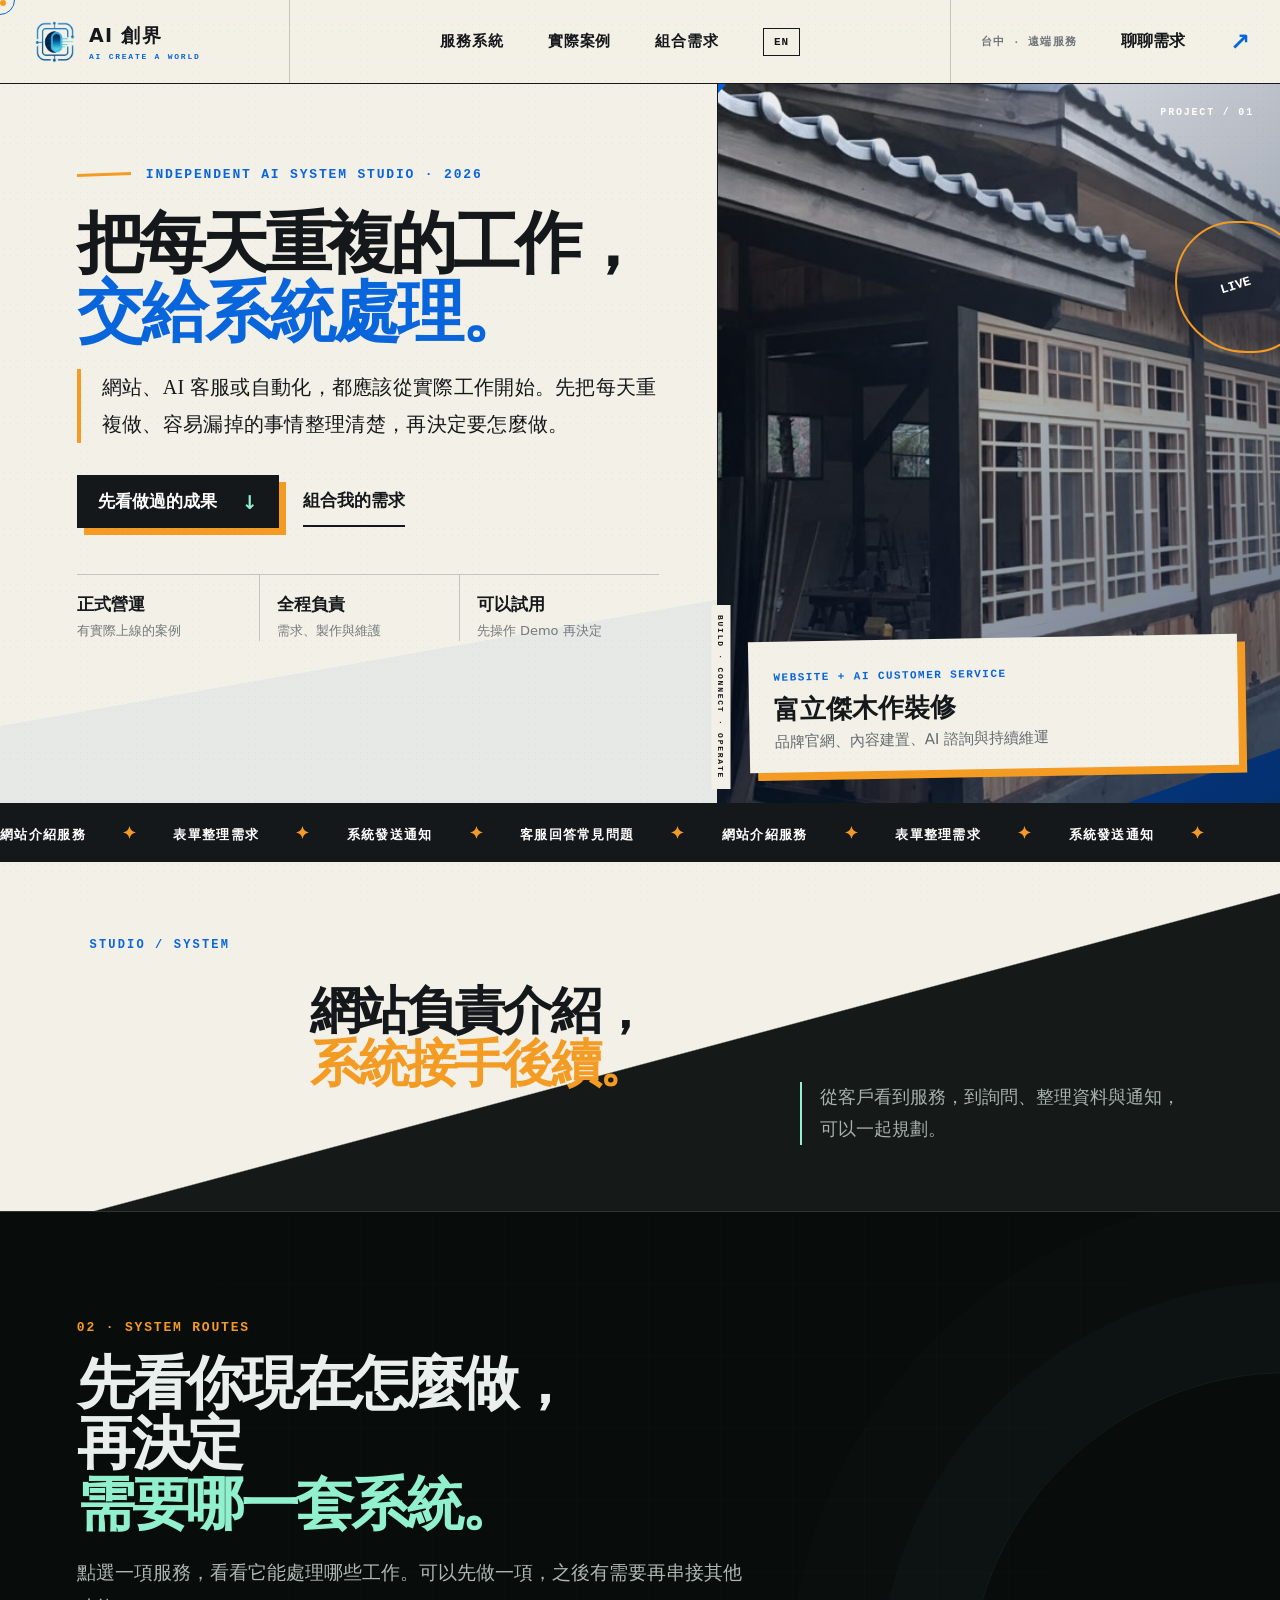
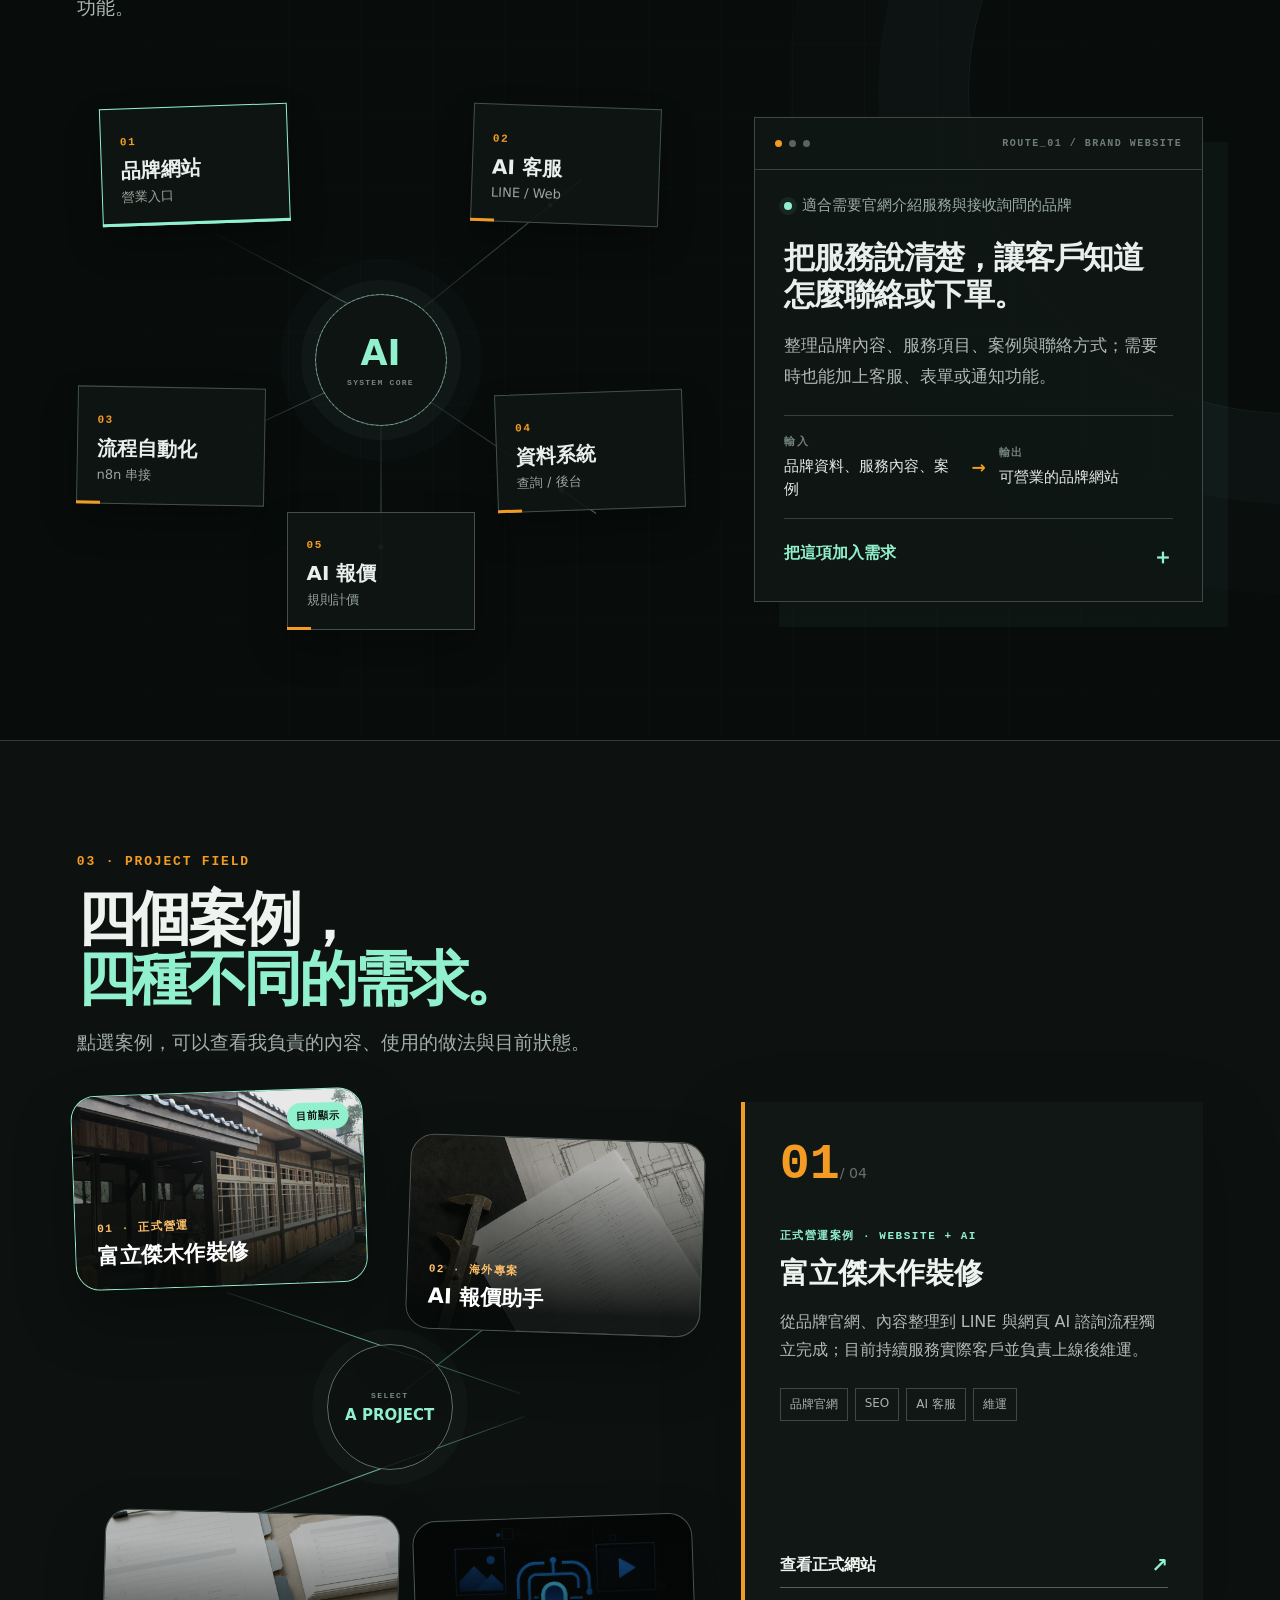
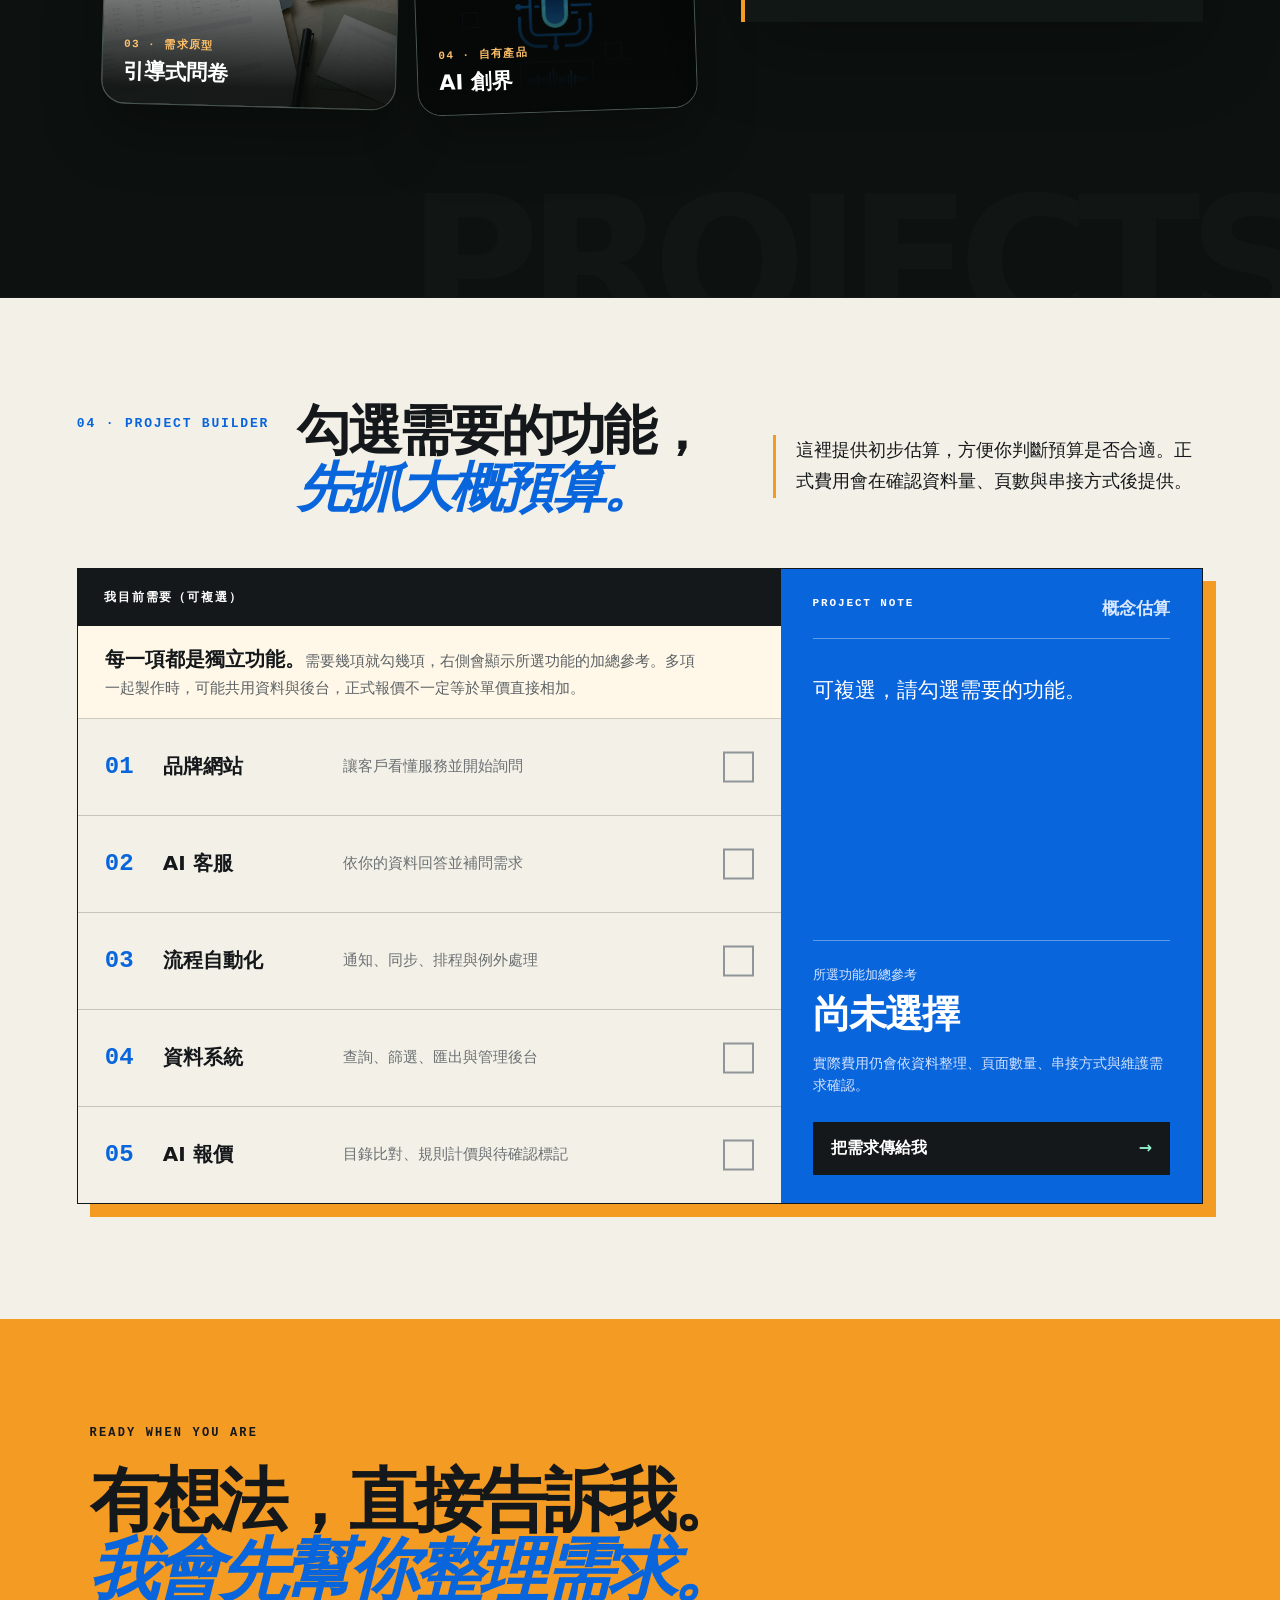
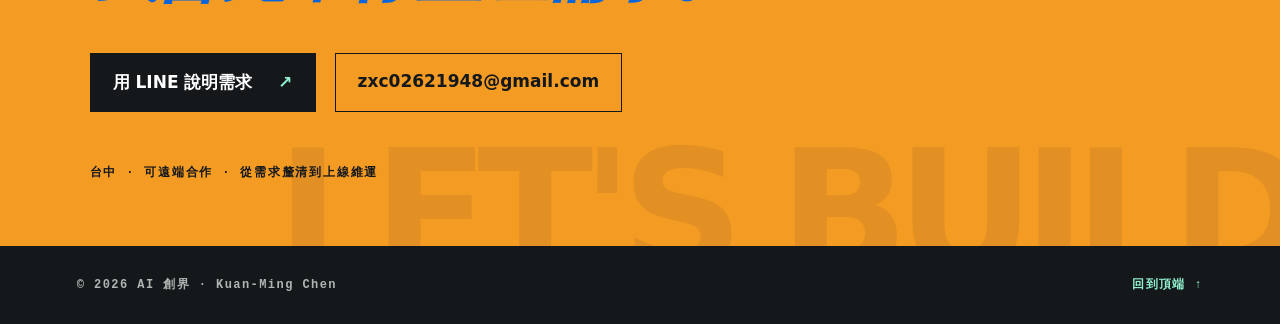
==== commit 336c2cd3: "Launch bilingual V2 service site" ====
--- a/index.html
+++ b/index.html
@@ -1,406 +1,247 @@
 <!doctype html>
 <html lang="zh-Hant">
 <head>
-<meta charset="utf-8">
-<meta name="viewport" content="width=device-width, initial-scale=1">
-<title>AI 自動化接案｜LINE Bot、n8n 與客製系統開發｜AI 創界</title>
-<meta name="description" content="台中獨立開發者，承接 LINE Bot 與 AI 客服建置、n8n 流程自動化、客製化表單與自動報價系統。提供可操作 Demo、費用起點與實際案例。">
-<meta name="theme-color" content="#0d0f14">
-<link rel="canonical" href="https://service.aicreateaworld.com/">
-<meta property="og:type" content="website">
-<meta property="og:locale" content="zh_TW">
-<meta property="og:site_name" content="AI 創界｜接案服務">
-<meta property="og:title" content="AI 自動化接案｜LINE Bot、n8n 與客製系統開發">
-<meta property="og:description" content="承接 LINE Bot 與 AI 客服、n8n 流程自動化、客製化表單與自動報價系統。查看實際案例、Demo 與費用起點。">
-<meta property="og:url" content="https://service.aicreateaworld.com/">
-<meta property="og:image" content="https://service.aicreateaworld.com/og-preview.jpg">
-<meta property="og:image:width" content="1200">
-<meta property="og:image:height" content="630">
-<meta name="twitter:card" content="summary_large_image">
-<meta name="twitter:image" content="https://service.aicreateaworld.com/og-preview.jpg">
-<link rel="icon" href="logo.png">
-<link rel="stylesheet" href="style.css">
-<script type="application/ld+json">
-{
-  "@context": "https://schema.org",
-  "@graph": [
-    {
-      "@type": "WebSite",
-      "@id": "https://service.aicreateaworld.com/#website",
-      "url": "https://service.aicreateaworld.com/",
-      "name": "AI 創界｜接案服務",
-      "inLanguage": "zh-TW",
-      "publisher": { "@id": "https://service.aicreateaworld.com/#organization" }
-    },
-    {
-      "@type": "Organization",
-      "@id": "https://service.aicreateaworld.com/#organization",
-      "name": "AI 創界｜接案服務",
-      "url": "https://service.aicreateaworld.com/",
-      "logo": "https://service.aicreateaworld.com/logo.png",
-      "image": "https://service.aicreateaworld.com/og-preview.jpg",
-      "email": "mailto:zxc02621948@gmail.com",
-      "founder": { "@id": "https://service.aicreateaworld.com/#person" },
-      "areaServed": { "@type": "Country", "name": "台灣" },
-      "sameAs": [
-        "https://aicreateaworld.com/",
-        "https://github.com/zxc02621948-sketch"
-      ]
-    },
-    {
-      "@type": "Person",
-      "@id": "https://service.aicreateaworld.com/#person",
-      "name": "陳冠名",
-      "url": "https://service.aicreateaworld.com/",
-      "jobTitle": "AI 自動化與系統開發者",
-      "worksFor": { "@id": "https://service.aicreateaworld.com/#organization" },
-      "knowsAbout": [
-        "AI 客服",
-        "LINE Bot",
-        "n8n 流程自動化",
-        "表單與資料系統",
-        "AI 報價與文件處理"
-      ]
-    }
-  ]
-}
-</script>
-<script type="text/javascript">
-  (function(c,l,a,r,i,t,y){
-    c[a]=c[a]||function(){(c[a].q=c[a].q||[]).push(arguments)};
-    t=l.createElement(r);t.async=1;t.src="https://www.clarity.ms/tag/"+i;
-    y=l.getElementsByTagName(r)[0];y.parentNode.insertBefore(t,y);
-  })(window, document, "clarity", "script", "xpzesodivu");
-</script>
+  <meta charset="utf-8">
+  <meta name="viewport" content="width=device-width,initial-scale=1">
+  <meta name="description" content="AI 創界提供品牌網站、AI 客服、流程自動化、AI 報價與客製資料系統，從需求整理、製作到上線維運由同一人負責。">
+  <title>AI 創界｜網站、AI 客服與流程自動化</title>
+  <link rel="canonical" href="https://service.aicreateaworld.com/">
+  <link rel="alternate" hreflang="zh-Hant" href="https://service.aicreateaworld.com/">
+  <link rel="alternate" hreflang="en" href="https://service.aicreateaworld.com/en/">
+  <link rel="alternate" hreflang="x-default" href="https://service.aicreateaworld.com/">
+  <meta property="og:type" content="website">
+  <meta property="og:locale" content="zh_TW">
+  <meta property="og:title" content="AI 創界｜網站、AI 客服與流程自動化">
+  <meta property="og:description" content="把每天重複的工作交給系統處理。品牌網站、AI 客服、自動化與客製資料系統。">
+  <meta property="og:url" content="https://service.aicreateaworld.com/">
+  <meta property="og:image" content="https://service.aicreateaworld.com/og-preview.jpg">
+  <meta name="twitter:card" content="summary_large_image">
+  <link rel="icon" href="aicreate-icon.png">
+  <link rel="stylesheet" href="style-v2.css">
 </head>
 <body>
-
-<nav class="nav">
-  <div class="wrap">
-    <a class="brand" href="index.html">
-      <img src="logo.png" alt="AI創界">
-      <span class="bt"><b>AI創界</b><small>AI 自動化與系統開發</small></span>
+  <a class="skip-link" href="#main">跳到主要內容</a>
+  <div class="cursor-dot" aria-hidden="true"></div>
+  <div class="cursor-ring" aria-hidden="true"></div>
+
+  <header class="v2-nav" aria-label="主要導覽">
+    <a class="v2-brand" href="#top" aria-label="AI 創界首頁">
+      <img src="aicreate-icon.png" alt="" width="48" height="48">
+      <span><b>AI 創界</b><small>AI CREATE A WORLD</small></span>
     </a>
-    <div class="links">
-      <a href="service-ai-kefu.html">AI 客服</a>
-      <a href="service-n8n.html">流程自動化</a>
-      <a href="service-form.html">資料系統</a>
-      <a href="service-quote.html">AI 報價</a>
-      <a href="why-not-diy.html">自己做？</a>
-      <a href="#contact">聯絡</a>
+    <nav>
+      <a href="#systems">服務系統</a>
+      <a href="#projects">實際案例</a>
+      <a href="#builder">組合需求</a>
+      <a class="lang-switch" href="en/" lang="en" hreflang="en">EN</a>
+    </nav>
+    <a class="mobile-lang-switch" href="en/" lang="en" hreflang="en" aria-label="English version">EN</a>
+    <a class="nav-talk" href="#contact"><span>台中 · 遠端服務</span>聊聊需求 <b>↗</b></a>
+  </header>
+
+  <main id="main">
+    <section class="atelier" id="top">
+      <div class="atelier-copy">
+        <p class="overline"><span></span>INDEPENDENT AI SYSTEM STUDIO · 2026</p>
+        <h1>把每天重複的工作，<br><em>交給系統<span class="mobile-break"><br></span>處理。</em></h1>
+        <p class="atelier-lead">網站、AI 客服或自動化，都應該從實際工作開始。先把每天重複做、容易漏掉的事情整理清楚，再決定要怎麼做。</p>
+        <div class="hero-actions">
+          <a class="ink-button" href="#projects">先看做過的成果 <span>↓</span></a>
+          <a class="line-button" href="#builder">組合我的需求</a>
+        </div>
+        <div class="hero-proof" aria-label="服務特點">
+          <span><b>正式營運</b><small>有實際上線的案例</small></span>
+          <span><b>全程負責</b><small>需求、製作與維護</small></span>
+          <span><b>可以試用</b><small>先操作 Demo 再決定</small></span>
+        </div>
+      </div>
+
+      <div class="atelier-work" aria-label="富立傑正式營運案例">
+        <div class="work-index">PROJECT / 01</div>
+        <img src="case-fulijie.jpg" alt="富立傑木作裝修品牌網站畫面" width="1200" height="630">
+        <div class="orbit-stamp"><span>LIVE</span></div>
+        <div class="work-note">
+          <small>WEBSITE + AI CUSTOMER SERVICE</small>
+          <strong>富立傑木作裝修</strong>
+          <p>品牌官網、內容建置、AI 諮詢與持續維運</p>
+        </div>
+      </div>
+      <div class="hero-sideword" aria-hidden="true">BUILD · CONNECT · OPERATE</div>
+    </section>
+
+    <div class="signal-tape" aria-hidden="true">
+      <div>網站介紹服務 <b>✦</b> 表單整理需求 <b>✦</b> 系統發送通知 <b>✦</b> 客服回答常見問題 <b>✦</b> 網站介紹服務 <b>✦</b> 表單整理需求 <b>✦</b> 系統發送通知 <b>✦</b></div>
     </div>
-  </div>
-</nav>
-
-<div class="hero">
-  <div class="wrap">
-    <div class="hero-grid">
-      <div class="hero-copy">
-        <span class="eyebrow rv"><i></i>台中 · 獨立開發者 · 可遠端合作</span>
-        <h1 class="rv">把重複的人工流程，<br>換成<em>會自己跑</em>的系統</h1>
-        <p class="lede rv">承接 AI 客服、流程自動化與資料系統。先從你目前的工作方式找出重複、容易出錯的步驟，再確認哪些值得做成系統。</p>
-        <a class="cta rv" href="#contact">免費諮詢</a>
-        <span class="cta-sub rv">初步討論不收費，我會回覆可行範圍、預估費用與限制</span>
-      </div>
-
-      <a class="hero-showcase rv" href="https://www.fullyjet.com/" aria-label="查看富立傑木作裝修正式網站">
-        <div class="showcase-bar"><span class="showcase-dots"><i></i><i></i><i></i></span><span>fullyjet.com</span></div>
-        <div class="showcase-image">
-          <img src="case-fulijie.jpg" alt="富立傑木作裝修正式網站案例" width="1200" height="630">
-          <span class="live-badge"><i></i>正式營運中</span>
-        </div>
-        <div class="showcase-body">
-          <span>完整商業案例</span>
-          <strong>富立傑木作裝修</strong>
-          <p>品牌官網 · AI 諮詢 · SEO · 持續維運</p>
-        </div>
-      </a>
-    </div>
-  </div>
-</div>
-
-<div class="fit">
-  <div class="wrap">
-    <h3 class="rv">這些情況適合找我</h3>
-    <div class="fit-grid">
-      <div class="fit-item rv">客人問的問題八成重複，但總要有人即時回</div>
-      <div class="fit-item rv">同一份資料要在好幾個系統之間手動搬</div>
-      <div class="fit-item rv">報價、表單、回報還在用 Excel 來回寄</div>
-      <div class="fit-item rv">想用 AI，但很怕它把數字亂編出來</div>
-    </div>
-  </div>
-</div>
-
-<div class="offer-flow">
-<section class="blk services-section">
-  <div class="wrap">
-    <div class="sec-head rv">
-      <span class="sec-num">02 — 可委託項目</span>
-        <h2>需要哪一類，從這裡開始</h2>
-        <p>看過成果後，這裡整理可委託的範圍與費用起點。實際費用會依功能與串接範圍估算。</p>
-    </div>
-
-    <div class="svc-grid">
-      <a class="svc rv" href="service-ai-kefu.html" data-mark="AI" data-tone="amber">
-        <span class="svc-media"><img src="service-ai-kefu-editorial.jpg" alt="手機對話、木材樣本與尺寸草圖組成的客服工作桌" width="1200" height="720" loading="lazy"></span>
-        <h3>AI 客服 / LINE Bot</h3>
-        <span class="price">起價 <b>NT$35,000</b></span>
-        <p>依照你的產品資料回答常見問題，並沿著對話補問報價所需資訊。遇到無法確認的內容會轉給真人，可串接 LINE 官方帳號、Facebook Messenger、Telegram 與網站。</p>
-        <span class="more">看細節與 Demo →</span>
-      </a>
-
-      <a class="svc rv" href="service-n8n.html" data-mark="N8N" data-tone="teal">
-        <span class="svc-media"><img src="service-n8n-editorial.jpg" alt="訂單收件、標籤列印與資料整理工作流程" width="1200" height="720" loading="lazy"></span>
-        <h3>n8n 流程自動化</h3>
-        <span class="price">單一流程起價 <b>NT$20,000</b></span>
-        <p>表單送出後自動通知、寫入試算表；訂單、庫存或客戶資料在不同系統間同步；固定時間抓資料、整理並寄出報表。流程失敗時會自動重試並通知你。</p>
-        <span class="more">看細節與案例 →</span>
-      </a>
-
-      <a class="svc rv" href="service-form.html" data-mark="DATA" data-tone="blue">
-        <span class="svc-media"><img src="case-survey-editorial.jpg" alt="問卷、分類標籤與資料整理工作桌" width="900" height="1200" loading="lazy"></span>
-        <h3>表單 / 問卷 / 資料系統</h3>
-        <span class="price">起價 <b>NT$50,000</b></span>
-        <p>依填答者身分與前面的答案顯示不同題目，送出後即可查詢、篩選與匯出。適合問卷邏輯複雜，或資料收回後還要花時間整理的工作。</p>
-        <span class="more">看細節與 Demo →</span>
-      </a>
-
-      <a class="svc rv" href="service-quote.html" data-mark="DOC" data-tone="rose">
-        <span class="svc-media"><img src="case-quote-editorial.jpg" alt="工程圖、報價表與計算工具工作桌" width="900" height="1200" loading="lazy"></span>
-        <h3>AI 報價 / 文件處理</h3>
-        <span class="price">起價 <b>NT$40,000</b></span>
-        <p>從需求文字或文件中辨識品項與數量，再依你的目錄和計價規則產生報價。找不到對應品項時標記待確認，不讓 AI 自行補價格。</p>
-        <span class="more">看細節與案例 →</span>
-      </a>
-
-      <div class="svc rv" style="cursor:default">
-        <h3>流程診斷</h3>
-        <span class="price">NT$5,000 · 一到兩天</span>
-        <p>先整理現行流程、使用的工具與例外狀況，再提出可自動化的範圍、預估節省時間、做法與費用。若後續委託開發，診斷費可全額折抵。</p>
-        <span class="more" style="color:var(--muted);font-weight:600">完成後提供書面評估文件</span>
-      </div>
-
-      <div class="svc wide rv" style="cursor:default">
-        <h3>上線後支援</h3>
-        <span class="price">按次處理或 <b>NT$2,000 / 月起</b></span>
-        <p>驗收上線後提供 30 天保固，處理已約定功能的異常。保固期滿後可按次處理，或選擇基本維護；需要主動監控、固定調整時數與優先處理，可選 NT$5,000 / 月起的代管方案。<b>不綁約</b>。</p>
-      </div>
-    </div>
-
-    <div class="callout rv">
-      <b>預算十萬元以上的案子</b>，通常會先用真實資料測試最複雜的情境，再確認正式範圍。可行性確認約一週，費用可折抵後續開發款。
-    </div>
-  </div>
-</section>
-
-<section class="blk tint cases-section">
-  <div class="wrap">
-    <div class="sec-head rv">
-      <span class="sec-num">01 — 作品與案例</span>
-        <h2>先看做出來的成果</h2>
-        <p>富立傑是正在營運的完整案例；其他作品包含海外專案、需求原型與自有產品。點選後可查看負責範圍、做法與成果。</p>
-    </div>
-
-    <div class="case-select-shell rv">
-      <div class="selector-head"><div><span>SELECT A PROJECT</span><h3>選擇一個案例</h3></div><p>點選角色卡，查看完整負責範圍與成果。</p></div>
-      <div class="case-selector" role="tablist" aria-label="選擇案例">
-        <button class="case-choice active" id="tab-case-fulijie" type="button" role="tab" aria-selected="true" aria-controls="case-fulijie" data-case-target="case-fulijie">
-          <span class="choice-diamond"><img src="case-fulijie.jpg" alt="" width="1200" height="630"></span>
-          <span class="choice-copy"><small>01 · 正式商業案例</small><b>富立傑木作裝修</b></span>
-        </button>
-        <button class="case-choice" id="tab-case-quote" type="button" role="tab" aria-selected="false" aria-controls="case-quote" data-case-target="case-quote" tabindex="-1">
-          <span class="choice-diamond"><img src="case-quote-editorial.jpg" alt="" width="900" height="1200"></span>
-          <span class="choice-copy"><small>02 · 海外客戶專案</small><b>AI 報價助手</b></span>
-        </button>
-        <button class="case-choice" id="tab-case-survey" type="button" role="tab" aria-selected="false" aria-controls="case-survey" data-case-target="case-survey" tabindex="-1">
-          <span class="choice-diamond"><img src="case-survey-editorial.jpg" alt="" width="900" height="1200"></span>
-          <span class="choice-copy"><small>03 · 客戶需求原型</small><b>引導式問卷系統</b></span>
-        </button>
-        <button class="case-choice" id="tab-case-aicreate" type="button" role="tab" aria-selected="false" aria-controls="case-aicreate" data-case-target="case-aicreate" tabindex="-1">
-          <span class="choice-diamond"><img src="aicreate-selector-cover.png" alt="" width="1254" height="1254"></span>
-          <span class="choice-copy"><small>04 · 自有產品</small><b>AI 創界</b></span>
-        </button>
-      </div>
-    </div>
-
-    <div class="case-stage">
-    <div class="case featured-case wood-case rv" id="case-fulijie" role="tabpanel" aria-labelledby="tab-case-fulijie" tabindex="0" data-case-panel>
-      <div class="case-content">
-        <div class="case-kicker"><span>01</span><b>FULL-SCOPE CASE</b></div>
-        <div class="case-top">
-          <div>
-            <h3>富立傑木作裝修｜品牌官網與 AI 諮詢系統</h3>
-            <div class="tags">正式官網 · LINE / 網站 AI 諮詢 · 圖片辨識 · SEO 與內容架構</div>
+
+    <section class="threshold" aria-label="從設計進入系統">
+      <p>STUDIO / SYSTEM</p>
+      <h2>網站負責介紹，<br><em>系統接手後續。</em></h2>
+      <span>從客戶看到服務，到詢問、整理資料與通知，可以一起規劃。</span>
+    </section>
+
+    <section class="systems" id="systems">
+      <div class="system-grid" aria-hidden="true"></div>
+      <div class="systems-head">
+        <p class="dark-overline">02 · SYSTEM ROUTES</p>
+        <h2>先看你現在怎麼做，<br>再決定<span>需要哪一套系統。</span></h2>
+        <p>點選一項服務，看看它能處理哪些工作。可以先做一項，之後有需要再串接其他功能。</p>
+      </div>
+
+      <div class="control-room">
+        <div class="service-map" role="tablist" aria-label="選擇服務">
+          <span class="connector connector-a"></span>
+          <span class="connector connector-b"></span>
+          <span class="connector connector-c"></span>
+          <span class="connector connector-d"></span>
+          <span class="connector connector-e"></span>
+          <div class="core" aria-hidden="true"><i></i><b>AI</b><small>SYSTEM CORE</small></div>
+
+          <button class="service-node node-web active" type="button" role="tab" aria-selected="true" data-service="web">
+            <small>01</small><b>品牌網站</b><span>營業入口</span>
+          </button>
+          <button class="service-node node-chat" type="button" role="tab" aria-selected="false" data-service="chat">
+            <small>02</small><b>AI 客服</b><span>LINE / Web</span>
+          </button>
+          <button class="service-node node-flow" type="button" role="tab" aria-selected="false" data-service="flow">
+            <small>03</small><b>流程自動化</b><span>n8n 串接</span>
+          </button>
+          <button class="service-node node-data" type="button" role="tab" aria-selected="false" data-service="data">
+            <small>04</small><b>資料系統</b><span>查詢 / 後台</span>
+          </button>
+          <button class="service-node node-quote" type="button" role="tab" aria-selected="false" data-service="quote">
+            <small>05</small><b>AI 報價</b><span>規則計價</span>
+          </button>
+        </div>
+
+        <article class="system-console" aria-live="polite">
+          <div class="console-bar"><span></span><span></span><span></span><b id="serviceCode">ROUTE_01 / BRAND WEBSITE</b></div>
+          <p class="console-state"><i></i><span id="serviceStatus">適合需要官網介紹服務與接收詢問的品牌</span></p>
+          <h3 id="serviceTitle">把服務說清楚，讓客戶知道怎麼聯絡或下單。</h3>
+          <p id="serviceText">整理品牌內容、服務項目、案例與聯絡方式；需要時也能加上客服、表單或通知功能。</p>
+          <div class="console-output">
+            <span>輸入<em id="serviceInput">品牌資料、服務內容、案例</em></span>
+            <b>→</b>
+            <span>輸出<em id="serviceOutput">可營業的品牌網站</em></span>
           </div>
-          <span class="chip live">● 正式營運中</span>
-        </div>
-        <div class="pair"><span class="k">範圍</span><p class="v">由業主授權，獨立負責網站規劃、內容整理、建置上線、搜尋引擎設定、AI 諮詢系統與後續維運。</p></div>
-        <div class="pair"><span class="k">做法</span><p class="v">官網集中呈現服務與工程案例，網站及 LINE 諮詢助理則先回答常見問題、辨識客人傳送的照片，並補問尺寸與施工地點；無法確認時連同對話內容轉給真人。</p></div>
-        <div class="pair"><span class="k">狀態</span><p class="v">正式網站與 AI 諮詢流程持續營運，案例內容、網站功能與客服流程皆由我維護。</p></div>
-        <div class="demo-row">
-          <a class="dbtn" href="https://www.fullyjet.com/"><span>→</span> 查看正式網站</a>
-          <a class="dbtn" href="https://lin.ee/RNYMLFM"><span>→</span> 體驗 LINE AI 諮詢</a>
-          <a class="dbtn" href="https://service.aicreateaworld.com/ai-kefu-playground/"><span>→</span> 網頁版 Demo</a>
-        </div>
-      </div>
-    </div>
-
-    <div class="case system-case quote-case rv" id="case-quote" role="tabpanel" aria-labelledby="tab-case-quote" tabindex="0" data-case-panel>
-      <div class="system-visual" aria-hidden="true">
-        <span class="visual-label">02 · QUOTE ENGINE</span>
-        <div class="quote-method"><span>需求整理</span><span>目錄比對</span><span>規則計價</span></div>
-        <strong>資料決定價格<br><em>AI 不亂猜</em></strong>
-      </div>
-      <div class="case-content"><div class="case-top">
-        <div>
-          <h3>AI 報價助手</h3>
-          <div class="tags">為瑞士水電工程客戶開發 · LLM 抽取 · 確定性計價</div>
-        </div>
-        <span class="chip">海外客戶</span>
-      </div>
-          <div class="pair"><span class="k">問題</span><p class="v">技師以文字描述施工需求，行政人員再逐項查閱商品目錄、確認價格並計算稅額，最後整理成報價單。</p></div>
-          <div class="pair"><span class="k">做法</span><p class="v">語言模型先擷取品項與數量，程式再比對供應商目錄並依規則計算。找不到的項目標為「待確認」，最後輸出包含利潤、工時、車馬費與稅額的報價內容。</p></div>
-          <div class="pair"><span class="k">結果</span><p class="v">報價中的單價與計算結果都有資料來源，不由模型自行產生。系統以自架 n8n 提供 API，供前端網頁呼叫。</p></div>
-      <div class="demo-row">
-        <a class="dbtn" href="https://service.aicreateaworld.com/ai-quote-demo/"><span>→</span> 打開報價助手 Demo</a>
-        <a class="dbtn" href="service-quote.html"><span>→</span> 這類案子的細節</a>
-      </div>
-      </div>
-    </div>
-
-    <div class="case system-case survey-case rv" id="case-survey" role="tabpanel" aria-labelledby="tab-case-survey" tabindex="0" data-case-panel>
-      <div class="system-visual" aria-hidden="true">
-        <span class="visual-label">03 · GUIDED FORM</span>
-        <div class="survey-method"><span>條件題目</span><span>分類保存</span><span>直接匯出</span></div>
-        <strong>每個人只看到<br><em>需要回答的題目</em></strong>
-      </div>
-      <div class="case-content"><div class="case-top">
-        <div>
-          <h3>引導式問卷與資料蒐集系統</h3>
-          <div class="tags">為永續顧問公司開發之原型 · 條件邏輯 · 一次性連結</div>
-        </div>
-        <span class="chip">可操作 Demo</span>
-      </div>
-          <div class="pair"><span class="k">問題</span><p class="v">受評公司以 Excel 填寫問卷，但同一份表單包含所有部門的題目，填答者要自行判斷相關項目；收回後還要重新整理才能分析。</p></div>
-          <div class="pair"><span class="k">做法</span><p class="v">依填答者職位與前面的答案顯示題目，表格即時計算，送出前集中檢查缺漏。管理端可新增、修改、預覽與發布題目。</p></div>
-          <div class="pair"><span class="k">結果</span><p class="v">資料依公司、年度、題號與分類保存，可篩選、匯出或串接報表工具。填答者以專屬連結進入，不需另外建立帳號。</p></div>
-      <div class="demo-row">
-        <a class="dbtn" href="https://service.aicreateaworld.com/survey-system-demo/"><span>→</span> 打開問卷系統 Demo</a>
-      </div>
-      </div>
-    </div>
-
-    <div class="case system-case platform-case rv" id="case-aicreate" role="tabpanel" aria-labelledby="tab-case-aicreate" tabindex="0" data-case-panel>
-      <div class="system-visual platform-actual" aria-hidden="true">
-        <div class="platform-brand-lockup">
-          <img src="aicreate-icon.png" alt="" width="403" height="421">
-          <span><b>AI 創界</b><small>AI CREATE A WORLD</small></span>
-        </div>
-        <div class="platform-gallery">
-          <img class="gallery-tall" src="aicreate-gallery-image.jpg" alt="" width="512" height="768" loading="lazy">
-          <img src="aicreate-gallery-dragon.jpg" alt="" width="512" height="768" loading="lazy">
-          <img src="aicreate-gallery-music.jpg" alt="" width="360" height="360" loading="lazy">
-          <img src="aicreate-gallery-video.jpg" alt="" width="1280" height="720" loading="lazy">
-        </div>
-        <div class="platform-channel-list"><small>內容類型</small><span>圖片</span><span>音樂</span><span>影片</span></div>
-      </div>
-      <div class="case-content"><div class="case-top">
-        <div>
-          <h3>AI 創界</h3>
-          <div class="tags">圖片、音樂與影片創作平台 · 個人獨立開發 · Next.js · MongoDB</div>
-        </div>
-        <span class="chip live">● 上線營運中</span>
-      </div>
-          <div class="pair"><span class="k">內容</span><p class="v">獨立完成並持續維運的內容平台，包含帳號、媒體處理、內容審核、搜尋與社群功能；目前有兩百多支 API、五百多個程式檔案。</p></div>
-          <div class="pair"><span class="k">經驗</span><p class="v">涵蓋需求設計、開發、部署、監控與線上問題處理，也因此能在接案時一併考慮系統上線後的維護方式。</p></div>
-      <div class="demo-row">
-        <a class="dbtn" href="https://aicreateaworld.com"><span>→</span> aicreateaworld.com</a>
-        <a class="dbtn" href="https://github.com/zxc02621948-sketch"><span>→</span> GitHub</a>
-      </div>
-      </div>
-    </div>
-    </div>
-  </div>
-</section>
-</div>
-
-<div class="why-sec">
-  <div class="wrap">
-    <div class="sec-head rv">
-      <span class="sec-num">03 — 差異</span>
-      <h2>為什麼是我</h2>
-        <p>以下是我在規劃與交付時採用的原則。</p>
-    </div>
-    <div class="why-grid">
-      <div class="why rv">
-        <span class="n">01</span>
-          <h3>先交付可操作版本</h3>
-          <p>客服或自動化流程通常能在幾週內提供第一個可操作版本。開發時間除了主流程，也會用來處理斷線、格式錯誤與資料對不上等例外狀況。</p>
-      </div>
-      <div class="why rv">
-        <span class="n">02</span>
-          <h3>數字交給規則計算</h3>
-          <p>AI 用來理解文字與分類，金額、庫存和稅額則依資料與程式規則計算。無法比對的項目會標記出來，由人確認。</p>
-      </div>
-      <div class="why rv">
-        <span class="n">03</span>
-          <h3>從現行流程開始討論</h3>
-          <p>不必先整理成功能清單。先說明目前怎麼做、哪裡最花時間，我再協助拆出適合自動化與應保留人工判斷的部分。可用文字、電話或視訊討論。</p>
-      </div>
-      <div class="why rv">
-        <span class="n">04</span>
-          <h3>帳號與系統歸你所有</h3>
-          <p>主機、網域與第三方服務帳號以你的名義申請，我協助設定。交付文件會記錄系統架構、設定位置與問題排查方式，方便日後自行維護或轉交其他人。</p>
-      </div>
-    </div>
-
-    <div class="objection rv">
-      <h3>「那我自己叫 AI 做就好了？」</h3>
-        <p>AI 很適合協助製作小工具或原型，我自己開發時也會使用。差別主要在需求釐清、例外處理、部署、監控與後續維護。</p>
-        <p>例如 LINE 客服除了回答內容，還要決定轉接方式、對話狀態、紀錄保存、權限與用量上限；Webhook 逾時重送也可能造成重複回覆。這些都需要在上線前設計與測試。</p>
-        <p>如果工具只供自己使用，自己用 AI 製作通常很合適；若會直接服務客戶或影響營運，就要把維護責任與故障處理一併納入。</p>
-      <a class="cta-ghost" href="why-not-diy.html" style="margin-top:8px">完整說明，包含什麼情況你真的該自己做 →</a>
-    </div>
-  </div>
-</div>
-
-<section class="blk">
-  <div class="narrow">
-    <div class="sec-head rv">
-      <span class="sec-num">04 — 合作方式</span>
-      <h2>從聊需求到上線</h2>
-    </div>
-    <div class="steps">
-        <div class="step rv"><h3>先聊需求</h3><p>說明目前的做法與最花時間的環節，我會進一步確認流程、資料與例外狀況，再回覆可行範圍、預估費用與時程。可用文字、電話或視訊討論。</p></div>
-        <div class="step rv"><h3>視情況先做診斷</h3><p>若範圍仍不明確，可先做<b>流程診斷（NT$5,000）</b>；規模較大的案子則先用實際資料做可行性確認。兩者費用都可折抵後續開發款。</p></div>
-        <div class="step rv"><h3>確認範圍</h3><p>將功能、交付內容與驗收方式寫成文件，雙方確認後再開始開發；新增或變更的需求會另外估算。</p></div>
-        <div class="step rv"><h3>分階段交付</h3><p>先提供可操作的核心版本，再依確認過的範圍逐步加入功能，讓問題能在開發期間提早發現。</p></div>
-        <div class="step rv"><h3>付款與驗收</h3><p>採訂金加分階段付款；每一階段依事先確認的內容驗收後，再進入下一階段。</p></div>
-        <div class="step rv"><h3>上線之後</h3><p>驗收後有 30 天保固。保固期滿可按次處理、另選維護方案，或由你及其他人接手。</p></div>
-    </div>
-  </div>
-</section>
-
-<div class="contact-sec" id="contact">
-  <div class="narrow">
-    <div class="contact-box rv">
-      <h2>先聊聊，不收費</h2>
-      <p>告訴我目前的工作方式與最想改善的環節，我會先回覆可行方向和大致費用。初步討論不收費。</p>
-      <div class="cta-pair">
-        <a class="cta-line" href="https://line.me/ti/p/~0989285996">加 LINE 聊聊</a>
-        <a class="cta" href="mailto:zxc02621948@gmail.com">寄信給我</a>
-      </div>
-      <div class="links">
+          <a id="serviceLink" href="#builder">把這項加入需求 <span>＋</span></a>
+        </article>
+      </div>
+    </section>
+
+    <section class="projects" id="projects">
+      <div class="projects-head">
+        <p class="light-overline">03 · PROJECT FIELD</p>
+        <h2>四個案例，<br><em>四種不同的需求。</em></h2>
+        <p>點選案例，可以查看我負責的內容、使用的做法與目前狀態。</p>
+      </div>
+
+      <div class="project-explorer">
+      <div class="project-field">
+        <span class="field-line line-one" aria-hidden="true"></span>
+        <span class="field-line line-two" aria-hidden="true"></span>
+        <span class="field-line line-three" aria-hidden="true"></span>
+        <div class="field-core" aria-hidden="true"><span>SELECT</span><b>A PROJECT</b></div>
+
+        <button class="project-node project-one active" type="button" data-project="fulijie" aria-pressed="true">
+          <img src="case-fulijie.jpg" alt="富立傑木作裝修網站">
+          <span><small>01 · 正式營運</small><b>富立傑木作裝修</b></span>
+        </button>
+        <button class="project-node project-two" type="button" data-project="quote" aria-pressed="false">
+          <img src="case-quote-editorial.jpg" alt="AI 報價助手">
+          <span><small>02 · 海外專案</small><b>AI 報價助手</b></span>
+        </button>
+        <button class="project-node project-three" type="button" data-project="survey" aria-pressed="false">
+          <img src="case-survey-editorial.jpg" alt="引導式問卷系統">
+          <span><small>03 · 需求原型</small><b>引導式問卷</b></span>
+        </button>
+        <button class="project-node project-four" type="button" data-project="aicreate" aria-pressed="false">
+          <img src="aicreate-selector-cover.png" alt="AI 創界內容平台">
+          <span><small>04 · 自有產品</small><b>AI 創界</b></span>
+        </button>
+      </div>
+
+      <article class="project-drawer" aria-live="polite">
+        <div class="drawer-count"><span id="projectNumber">01</span><small>/ 04</small></div>
+        <div class="drawer-copy">
+          <p id="projectTag">正式營運案例 · WEBSITE + AI</p>
+          <h3 id="projectTitle">富立傑木作裝修</h3>
+          <p id="projectText">從品牌官網、內容整理到 LINE 與網頁 AI 諮詢流程獨立完成；目前持續服務實際客戶並負責上線後維運。</p>
+        </div>
+        <div class="drawer-meta" id="projectMeta"><span>品牌官網</span><span>SEO</span><span>AI 客服</span><span>維運</span></div>
+        <a id="projectLink" href="https://www.fullyjet.com/" target="_blank" rel="noopener">查看正式網站 <b>↗</b></a>
+      </article>
+      </div>
+    </section>
+
+    <section class="builder" id="builder">
+      <div class="builder-title">
+        <p class="blue-overline">04 · PROJECT BUILDER</p>
+        <h2>勾選需要的功能，<br><em>先抓大概預算。</em></h2>
+        <p>這裡提供初步估算，方便你判斷預算是否合適。正式費用會在確認資料量、頁數與串接方式後提供。</p>
+      </div>
+
+      <div class="builder-board">
+        <fieldset class="build-options" aria-describedby="multiHint">
+          <legend>我目前需要（可複選）</legend>
+          <p class="multi-note" id="multiHint"><b>每一項都是獨立功能。</b>需要幾項就勾幾項，右側會顯示所選功能的加總參考。多項一起製作時，可能共用資料與後台，正式報價不一定等於單價直接相加。</p>
+          <label><input type="checkbox" value="18000" data-label="品牌網站"><span><i>01</i><b>品牌網站</b><small>讓客戶看懂服務並開始詢問</small></span></label>
+          <label><input type="checkbox" value="35000" data-label="AI 客服"><span><i>02</i><b>AI 客服</b><small>依你的資料回答並補問需求</small></span></label>
+          <label><input type="checkbox" value="20000" data-label="流程自動化"><span><i>03</i><b>流程自動化</b><small>通知、同步、排程與例外處理</small></span></label>
+          <label><input type="checkbox" value="50000" data-label="資料系統"><span><i>04</i><b>資料系統</b><small>查詢、篩選、匯出與管理後台</small></span></label>
+          <label><input type="checkbox" value="40000" data-label="AI 報價"><span><i>05</i><b>AI 報價</b><small>目錄比對、規則計價與待確認標記</small></span></label>
+        </fieldset>
+
+        <aside class="estimate" aria-live="polite">
+          <div class="estimate-top"><span>PROJECT NOTE</span><b>概念估算</b></div>
+          <p id="selectedSummary">可複選，請勾選需要的功能。</p>
+          <div class="estimate-price"><small>所選功能加總參考</small><strong id="estimatePrice">尚未選擇</strong></div>
+          <p class="estimate-note" id="estimateNote">實際費用仍會依資料整理、頁面數量、串接方式與維護需求確認。</p>
+          <a href="#contact">把需求傳給我 <b>→</b></a>
+        </aside>
+      </div>
+    </section>
+
+    <section class="contact" id="contact">
+      <p>READY WHEN YOU ARE</p>
+      <h2>有想法，直接告訴我。<br><em>我會先幫你整理需求。</em></h2>
+      <div class="contact-actions">
+        <a href="https://line.me/ti/p/~0989285996">用 LINE 說明需求 <span>↗</span></a>
         <a href="mailto:zxc02621948@gmail.com">zxc02621948@gmail.com</a>
-        <a href="https://github.com/zxc02621948-sketch">GitHub</a>
-        <a href="https://kuanming-portfolio.onrender.com/">作品集</a>
-      </div>
-    </div>
-  </div>
-</div>
-
-<footer>陳冠名（Kuan-Ming Chen）· 台中 · 個人接案</footer>
-
-<script src="reveal.js"></script>
+      </div>
+      <small>台中 · 可遠端合作 · 從需求釐清到上線維運</small>
+    </section>
+  </main>
+
+  <footer><span>© 2026 AI 創界 · Kuan-Ming Chen</span><a href="#top">回到頂端 ↑</a></footer>
+  <script type="application/ld+json">
+  {
+    "@context": "https://schema.org",
+    "@type": "ProfessionalService",
+    "name": "AI 創界｜接案服務",
+    "url": "https://service.aicreateaworld.com/",
+    "logo": "https://service.aicreateaworld.com/aicreate-icon.png",
+    "image": "https://service.aicreateaworld.com/og-preview.jpg",
+    "description": "品牌網站、AI 客服、流程自動化、AI 報價與客製資料系統。",
+    "email": "zxc02621948@gmail.com",
+    "telephone": "+886989285996",
+    "areaServed": ["TW", "Worldwide"],
+    "sameAs": ["https://aicreateaworld.com/"],
+    "contactPoint": {
+      "@type": "ContactPoint",
+      "contactType": "sales",
+      "telephone": "+886989285996",
+      "email": "zxc02621948@gmail.com",
+      "availableLanguage": ["zh-Hant", "en"]
+    }
+  }
+  </script>
+  <script>
+    (function(c,l,a,r,i,t,y){
+      c[a]=c[a]||function(){(c[a].q=c[a].q||[]).push(arguments)};
+      t=l.createElement(r);t.async=1;t.src="https://www.clarity.ms/tag/"+i;
+      y=l.getElementsByTagName(r)[0];y.parentNode.insertBefore(t,y);
+    })(window,document,"clarity","script","xpzesodivu");
+  </script>
+  <script src="v2.js"></script>
 </body>
 </html>
--- a/style-v2.css
+++ b/style-v2.css
@@ -0,0 +1,150 @@
+:root{
+  --paper:#f3f0e7;
+  --paper-2:#e8e4d9;
+  --ink:#15181b;
+  --blue:#0865dc;
+  --orange:#f49b24;
+  --mint:#91f0ce;
+  --dark:#080c0b;
+  --panel:#101714;
+  --line:rgba(21,24,27,.2);
+  --dark-line:#2e3935;
+  --serif:"Noto Serif TC","Songti TC","PMingLiU",serif;
+  --sans:"Noto Sans TC","Microsoft JhengHei",system-ui,sans-serif;
+  --mono:ui-monospace,SFMono-Regular,Consolas,monospace;
+}
+
+*{box-sizing:border-box}
+html{scroll-behavior:smooth;background:var(--paper)}
+body{margin:0;color:var(--ink);background:var(--paper);font-family:var(--sans);overflow-x:hidden}
+body::before{content:"";position:fixed;inset:0;z-index:50;pointer-events:none;opacity:.19;background-image:radial-gradient(rgba(21,24,27,.24) .45px,transparent .6px),radial-gradient(rgba(255,255,255,.8) .5px,transparent .65px);background-size:7px 7px,9px 9px;background-position:0 0,4px 5px;mix-blend-mode:multiply}
+a{color:inherit;text-decoration:none}
+button,input{font:inherit}
+button{color:inherit}
+img{display:block;max-width:100%}
+.skip-link{position:fixed;left:16px;top:-80px;z-index:100;background:#fff;padding:12px 18px;border:2px solid var(--blue)}
+.skip-link:focus{top:16px}
+
+.cursor-dot,.cursor-ring{position:fixed;left:0;top:0;z-index:90;pointer-events:none;border-radius:50%;opacity:0;transition:opacity .2s}
+.cursor-dot{width:6px;height:6px;background:var(--orange)}
+.cursor-ring{width:30px;height:30px;border:1px solid currentColor;color:var(--blue);transition:width .2s,height .2s,color .2s,opacity .2s}
+body.cursor-ready .cursor-dot,body.cursor-ready .cursor-ring{opacity:1}
+body.cursor-link .cursor-ring{width:45px;height:45px;color:var(--orange)}
+
+.v2-nav{height:84px;display:grid;grid-template-columns:290px 1fr 330px;align-items:stretch;border-bottom:1px solid var(--ink);background:rgba(243,240,231,.92);backdrop-filter:blur(12px);position:sticky;top:0;z-index:40}
+.v2-brand{display:flex;align-items:center;gap:13px;padding:0 34px;border-right:1px solid var(--line)}
+.v2-brand img{width:42px;height:42px;object-fit:contain}
+.v2-brand b{display:block;font-size:19px;letter-spacing:.07em}.v2-brand small{display:block;margin-top:3px;color:var(--blue);font:700 8px var(--mono);letter-spacing:.22em}
+.v2-nav nav{display:flex;align-items:center;justify-content:center;gap:44px;font-size:13px;font-weight:700;letter-spacing:.08em}
+.v2-nav nav a{position:relative}.v2-nav nav a::after{content:"";position:absolute;left:0;right:100%;bottom:-8px;height:2px;background:var(--orange);transition:right .25s}.v2-nav nav a:hover::after,.v2-nav nav a:focus-visible::after{right:0}
+.nav-talk{display:flex;align-items:center;justify-content:space-between;gap:18px;padding:0 30px;border-left:1px solid var(--line);font-weight:900}.nav-talk span{font:600 9px var(--mono);color:#70757a;letter-spacing:.13em}.nav-talk b{color:var(--blue);font-size:24px;transition:transform .2s}.nav-talk:hover b{transform:translate(5px,-3px)}
+
+.atelier{min-height:720px;display:grid;grid-template-columns:56% 44%;position:relative;border-bottom:1px solid var(--ink);overflow:hidden;background:var(--paper)}
+.atelier::before{content:"";position:absolute;left:0;right:44%;bottom:0;height:34%;background:linear-gradient(170deg,transparent 0 45%,rgba(8,101,220,.055) 45.2% 100%);pointer-events:none}
+.atelier-copy{padding:70px 58px 48px 6vw;position:relative;z-index:2}
+.overline,.light-overline,.blue-overline,.dark-overline{font:800 11px var(--mono);letter-spacing:.17em;text-transform:uppercase}.overline{display:flex;align-items:center;gap:15px;color:var(--blue)}.overline span{width:54px;height:3px;background:var(--orange);transform:rotate(-2deg)}
+.atelier h1{font-size:clamp(57px,5.25vw,86px);line-height:1.02;letter-spacing:-.065em;margin:27px 0 23px;font-weight:900;max-width:790px}
+.atelier h1 em{font-family:var(--sans);font-style:normal;color:var(--blue);font-weight:900;letter-spacing:-.045em;white-space:nowrap}.mobile-break{display:none}
+.atelier-lead{max-width:600px;font-family:var(--serif);font-size:18px;line-height:1.85;letter-spacing:.015em;border-left:4px solid var(--orange);padding-left:21px;margin:0 0 32px}
+.hero-actions{display:flex;align-items:center;gap:24px}.ink-button{display:inline-flex;align-items:center;gap:25px;padding:15px 21px;background:var(--ink);color:#fff;font-weight:900;box-shadow:7px 7px 0 var(--orange);transition:.25s}.ink-button:hover{transform:translate(-2px,-2px);box-shadow:10px 10px 0 var(--orange)}.ink-button span{color:var(--mint);font-size:19px}.line-button{font-weight:800;padding:13px 0;border-bottom:2px solid var(--ink)}
+.hero-proof{display:flex;margin-top:46px;border-top:1px solid var(--line);max-width:660px}.hero-proof span{flex:1;padding:18px 17px 0 0;margin-right:17px;border-right:1px solid var(--line)}.hero-proof span:last-child{border:0;margin:0}.hero-proof b,.hero-proof small{display:block}.hero-proof b{font-size:15px}.hero-proof small{font-size:11px;color:#74797c;margin-top:5px;line-height:1.4}
+
+.atelier-work{position:relative;overflow:hidden;background:var(--blue);border-left:1px solid var(--ink);isolation:isolate}
+.atelier-work::after{content:"";position:absolute;inset:0;background:linear-gradient(145deg,rgba(3,22,55,.05),rgba(1,19,52,.65));z-index:1}
+.atelier-work>img{width:115%;height:100%;max-width:none;object-fit:cover;position:absolute;left:-10%;filter:saturate(.75) contrast(1.06);clip-path:polygon(10% 0,100% 0,100% 91%,72% 100%,0 100%,0 10%)}
+.work-index{position:absolute;right:26px;top:23px;z-index:4;color:#fff;font:800 10px var(--mono);letter-spacing:.18em}
+.orbit-stamp{position:absolute;right:-27px;top:137px;z-index:4;width:132px;height:132px;border:2px solid var(--orange);border-radius:48% 52% 43% 57%;animation:stamp-turn 17s linear infinite}.orbit-stamp span{position:absolute;left:43px;top:55px;color:#fff;font:900 13px var(--mono);transform:rotate(-17deg)}
+.work-note{position:absolute;left:31px;right:42px;bottom:34px;z-index:5;background:var(--paper);padding:21px 24px 19px;box-shadow:8px 8px 0 var(--orange);transform:rotate(-1deg)}.work-note small{color:var(--blue);font:800 9px var(--mono);letter-spacing:.13em}.work-note strong{display:block;margin:8px 0 5px;font:900 23px var(--serif)}.work-note p{font-size:12px;color:#646a6e;margin:0}
+.hero-sideword{position:absolute;right:43.7%;bottom:14px;z-index:5;writing-mode:vertical-rl;transform:translateX(50%);font:700 8px var(--mono);letter-spacing:.22em;background:var(--paper);padding:10px 5px}
+
+.signal-tape{height:54px;background:var(--ink);color:#fff;overflow:hidden;display:flex;align-items:center;white-space:nowrap;font:700 11px var(--mono);letter-spacing:.13em}.signal-tape div{animation:signal-move 24s linear infinite}.signal-tape b{color:var(--orange);font-size:17px;margin:0 27px}
+.threshold{min-height:350px;display:grid;grid-template-columns:220px 1fr 390px;align-items:center;padding:66px 7vw;background:linear-gradient(165deg,var(--paper) 0 54%,#151a18 54.2% 100%);border-bottom:1px solid #2c3532}.threshold>p{align-self:start;margin-top:10px;font:800 10px var(--mono);letter-spacing:.18em;color:var(--blue)}.threshold h2{font-size:clamp(43px,4vw,68px);line-height:1.03;letter-spacing:-.055em;margin:0}.threshold h2 em{font-style:normal;color:var(--orange)}.threshold>span{align-self:end;color:#a8b2ae;font-family:var(--serif);font-size:16px;line-height:1.7;border-left:2px solid var(--mint);padding-left:18px}
+
+.systems{min-height:1030px;background:var(--dark);color:#e9efec;position:relative;padding:95px 6vw 110px;overflow:hidden}.systems::before{content:"";position:absolute;width:640px;height:640px;border:1px solid rgba(145,240,206,.08);border-radius:50%;right:-330px;top:160px;box-shadow:0 0 0 90px rgba(145,240,206,.015),0 0 0 180px rgba(145,240,206,.01)}
+.system-grid{position:absolute;inset:0;opacity:.22;background-image:linear-gradient(rgba(145,240,206,.07) 1px,transparent 1px),linear-gradient(90deg,rgba(145,240,206,.07) 1px,transparent 1px);background-size:72px 72px;mask-image:linear-gradient(90deg,transparent,#000 20%,#000 80%,transparent)}
+.systems-head{position:relative;z-index:2;max-width:760px;margin-bottom:66px}.dark-overline{color:var(--orange)}.systems-head h2{font-size:clamp(43px,4.5vw,70px);line-height:1.05;letter-spacing:-.055em;margin:19px 0 20px}.systems-head h2 span{display:block;color:var(--mint)}.systems-head>p:last-child{color:#9da9a4;font-size:17px;line-height:1.75;max-width:630px}
+.control-room{position:relative;z-index:2;display:grid;grid-template-columns:minmax(590px,1.15fr) minmax(390px,.85fr);gap:70px;align-items:center;max-width:1420px;margin:auto}
+.service-map{height:540px;position:relative}.core{position:absolute;left:50%;top:50%;width:132px;height:132px;transform:translate(-50%,-50%);border:1px solid #60716a;border-radius:50%;display:flex;flex-direction:column;align-items:center;justify-content:center;background:#0d1412;box-shadow:0 0 0 14px rgba(145,240,206,.035),0 0 0 35px rgba(145,240,206,.015)}.core i{position:absolute;inset:-1px;border:1px dashed rgba(145,240,206,.38);border-radius:50%;animation:core-turn 15s linear infinite}.core b{font-size:35px;color:var(--mint)}.core small{margin-top:5px;color:#77857f;font:700 8px var(--mono);letter-spacing:.16em}
+.service-node{position:absolute;width:178px;min-height:108px;border:1px solid #42504b;background:rgba(14,21,18,.92);text-align:left;padding:17px 18px;cursor:pointer;transition:.25s;box-shadow:0 18px 35px rgba(0,0,0,.25)}.service-node::after{content:"";position:absolute;left:-1px;bottom:-1px;width:24px;height:3px;background:var(--orange);transition:width .25s}.service-node:hover,.service-node.active{border-color:var(--mint);transform:translateY(-5px)}.service-node.active::after{width:calc(100% + 2px);background:var(--mint)}.service-node small{color:var(--orange);font:800 9px var(--mono);letter-spacing:.14em}.service-node b,.service-node span{display:block}.service-node b{margin:8px 0 4px;font-size:17px}.service-node span{color:#7f8d87;font-size:11px}.node-web{left:4%;top:4%;transform:rotate(-2deg)}.node-chat{right:4%;top:3%;transform:rotate(2deg)}.node-flow{left:0;top:55%;transform:rotate(1deg)}.node-data{right:0;top:56%;transform:rotate(-2deg)}.node-quote{left:50%;bottom:0;transform:translateX(-50%)}.node-web:hover,.node-web.active{transform:rotate(-2deg) translateY(-5px)}.node-chat:hover,.node-chat.active{transform:rotate(2deg) translateY(-5px)}.node-flow:hover,.node-flow.active{transform:rotate(1deg) translateY(-5px)}.node-data:hover,.node-data.active{transform:rotate(-2deg) translateY(-5px)}.node-quote:hover,.node-quote.active{transform:translateX(-50%) translateY(-5px)}
+.connector{position:absolute;height:1px;background:linear-gradient(90deg,transparent,#52635c,#8ccdb5);transform-origin:left;opacity:.62}.connector::after{content:"";position:absolute;right:16%;top:-2px;width:5px;height:5px;border-radius:50%;background:var(--mint);animation:pulse-travel 3.4s ease-in-out infinite}.connector-a{width:245px;left:22%;top:26%;transform:rotate(28deg)}.connector-b{width:235px;left:53%;top:44%;transform:rotate(-39deg)}.connector-c{width:260px;left:18%;top:68%;transform:rotate(-25deg)}.connector-d{width:245px;left:52%;top:53%;transform:rotate(34deg)}.connector-e{width:180px;left:50%;top:57%;transform:rotate(90deg)}
+.system-console{background:rgba(15,22,19,.96);border:1px solid #3d4944;padding:0 29px 30px;min-height:455px;box-shadow:25px 25px 0 rgba(145,240,206,.035)}.console-bar{height:52px;margin:0 -29px 26px;padding:0 20px;border-bottom:1px solid #37433e;display:flex;align-items:center;gap:7px}.console-bar>span{width:7px;height:7px;border-radius:50%;background:#59645f}.console-bar>span:first-child{background:var(--orange)}.console-bar b{margin-left:auto;color:#6f7d77;font:700 8px var(--mono);letter-spacing:.15em}.console-state{display:flex;align-items:center;gap:10px;color:#9baba4;font-size:12px}.console-state i{width:8px;height:8px;border-radius:50%;background:var(--mint);box-shadow:0 0 0 5px rgba(145,240,206,.08);animation:state-pulse 2s ease infinite}.system-console h3{font-size:clamp(28px,2.4vw,40px);line-height:1.2;letter-spacing:-.035em;margin:24px 0 16px}.system-console>p:not(.console-state){color:#98a59f;line-height:1.8}.console-output{display:grid;grid-template-columns:1fr auto 1fr;gap:13px;align-items:center;border-top:1px solid #35413c;border-bottom:1px solid #35413c;padding:18px 0;margin:24px 0}.console-output span{color:#718079;font:700 9px var(--mono);letter-spacing:.12em}.console-output em{display:block;color:#e4ebe7;font:normal 13px/1.5 var(--sans);letter-spacing:0;margin-top:6px}.console-output>b{color:var(--orange)}.system-console>a{display:flex;justify-content:space-between;color:var(--mint);font-weight:900}.system-console>a span{font-size:21px}
+
+.projects{background:#0d1210;color:#eef3f0;padding:100px 6vw 45px;position:relative;overflow:clip;border-top:1px solid #313a37}.projects::after{content:"PROJECTS";position:absolute;right:-25px;bottom:-70px;color:rgba(255,255,255,.018);font:900 180px var(--sans);letter-spacing:-.07em}.projects-head{max-width:780px;position:relative;z-index:2}.light-overline{color:var(--orange)}.projects-head h2{font-size:clamp(45px,4.6vw,72px);line-height:1.03;letter-spacing:-.06em;margin:20px 0}.projects-head h2 em{font-style:normal;color:var(--mint)}.projects-head>p:last-child{color:#8e9b95;font-size:17px}
+.project-explorer{max-width:1400px;margin:46px auto 0;display:grid;grid-template-columns:minmax(620px,1.15fr) minmax(360px,.85fr);gap:38px;align-items:start}.project-field{height:750px;min-width:0;position:relative}.field-core{position:absolute;left:50%;top:305px;z-index:2;transform:translate(-50%,-50%);width:126px;height:126px;border:1px solid #5d6d66;border-radius:50%;display:flex;flex-direction:column;align-items:center;justify-content:center;color:#7a8b84;background:rgba(13,18,16,.88);box-shadow:0 0 0 15px rgba(145,240,206,.018)}.field-core span{font:800 8px var(--mono);letter-spacing:.18em}.field-core b{color:var(--mint);font-size:15px;margin-top:6px}.field-line{position:absolute;height:1px;background:linear-gradient(90deg,rgba(145,240,206,.12),rgba(145,240,206,.72),rgba(145,240,206,.08));transform-origin:left}.line-one{width:310px;left:24%;top:190px;transform:rotate(19deg)}.line-two{width:320px;left:49%;top:305px;transform:rotate(-38deg)}.line-three{width:310px;left:25%;top:420px;transform:rotate(-20deg)}
+.project-node{position:absolute;padding:0;border:1px solid #4a5752;background:#141c18;overflow:hidden;text-align:left;cursor:pointer;border-radius:24px;box-shadow:0 28px 55px rgba(0,0,0,.34);transition:transform .35s,border-color .35s;animation:project-float 6.5s ease-in-out infinite}.project-node::before{content:"目前顯示";position:absolute;visibility:hidden;z-index:4;right:13px;top:13px;padding:6px 9px;border-radius:99px;background:var(--mint);color:#0d1210;font:900 10px var(--sans);letter-spacing:.05em;opacity:0;transform:translateY(-5px);transition:.25s}.project-node.active::before{visibility:visible;opacity:1;transform:none}.project-node::after{content:"";position:absolute;inset:0;background:linear-gradient(180deg,transparent 15%,rgba(5,9,7,.9) 91%)}.project-node img{width:100%;height:100%;object-fit:cover;opacity:.72;filter:saturate(.77) contrast(1.07);transition:.55s}.project-node>span{position:absolute;z-index:2;left:21px;right:18px;bottom:18px}.project-node small,.project-node b{display:block}.project-node small{color:#ffc069;font:800 9px var(--mono);letter-spacing:.13em}.project-node b{color:#fff;margin-top:6px;font-size:18px}.project-node:hover,.project-node.active{border-color:var(--mint);transform:translateY(-8px) scale(1.025)}.project-node:hover img,.project-node.active img{opacity:.9;transform:scale(1.045)}.project-one{left:0;top:0;width:285px;height:190px;transform:rotate(-2deg);animation-delay:-1s}.project-two{right:0;top:36px;width:295px;height:195px;transform:rotate(2deg);animation-delay:-2.5s}.project-three{left:26px;bottom:145px;width:295px;height:195px;transform:rotate(1.5deg);animation-delay:-4s}.project-four{right:8px;bottom:140px;width:280px;height:195px;transform:rotate(-2deg);animation-delay:-3s}.project-one:hover,.project-one.active{transform:rotate(-2deg) translateY(-8px) scale(1.025)}.project-two:hover,.project-two.active{transform:rotate(2deg) translateY(-8px) scale(1.025)}.project-three:hover,.project-three.active{transform:rotate(1.5deg) translateY(-8px) scale(1.025)}.project-four:hover,.project-four.active{transform:rotate(-2deg) translateY(-8px) scale(1.025)}
+.project-drawer{position:sticky;top:92px;z-index:3;min-height:520px;display:flex;flex-direction:column;gap:24px;border-left:4px solid var(--orange);background:rgba(17,24,21,.97);padding:34px 35px;box-shadow:0 30px 70px rgba(0,0,0,.3)}.project-drawer.is-updating{animation:drawer-feedback .42s ease}.drawer-count span{font:900 50px var(--mono);color:var(--orange)}.drawer-count small{color:#66736d}.drawer-copy>p:first-child{color:var(--mint);font:800 9px var(--mono);letter-spacing:.14em}.drawer-copy h3{font-size:27px;margin:9px 0 14px}.drawer-copy>p:last-child{color:#9aa6a0;font-size:13px;line-height:1.75;margin:0}.drawer-meta{display:flex;flex-wrap:wrap;gap:7px}.drawer-meta span{border:1px solid #3d4a44;color:#a8b4ae;padding:7px 9px;font-size:10px}.project-drawer>a{display:flex;justify-content:space-between;align-items:center;border-bottom:1px solid #52615a;padding:14px 0 10px;font-weight:800;margin-top:auto}.project-drawer>a b{color:var(--mint);font-size:20px}
+
+.builder{background:var(--paper);padding:105px 6vw 115px;border-top:1px solid var(--ink)}.builder-title{display:grid;grid-template-columns:220px 1fr 430px;align-items:end;max-width:1400px;margin:0 auto 52px}.blue-overline{color:var(--blue);align-self:start}.builder-title h2{font-size:clamp(43px,4.2vw,67px);line-height:1.05;letter-spacing:-.055em;margin:0}.builder-title h2 em{font-family:var(--serif);font-style:italic;color:var(--blue)}.builder-title>p:last-child{font-family:var(--serif);font-size:16px;line-height:1.75;border-left:3px solid var(--orange);padding-left:20px}
+.builder-board{max-width:1400px;margin:auto;display:grid;grid-template-columns:1.25fr .75fr;border:1px solid var(--ink);box-shadow:13px 13px 0 var(--orange)}.build-options{border:0;margin:0;padding:0}.build-options legend{width:100%;padding:20px 26px;background:var(--ink);color:#fff;font:800 10px var(--mono);letter-spacing:.16em}.build-options label{display:block;border-bottom:1px solid var(--line);cursor:pointer}.build-options label:last-child{border:0}.build-options input{position:absolute;opacity:0;pointer-events:none}.build-options label>span{min-height:86px;display:grid;grid-template-columns:58px 180px 1fr;align-items:center;padding:0 27px;transition:.2s}.build-options label:hover>span{background:#fff}.build-options input:checked+span{background:#dfeaff}.build-options i{font:900 24px var(--mono);font-style:normal;color:var(--blue)}.build-options b{font-size:18px}.build-options small{color:#6b7073;line-height:1.5}.build-options input:focus-visible+span{outline:3px solid var(--blue);outline-offset:-3px}
+.multi-note{margin:0;padding:17px 72px 17px 27px;border-bottom:1px solid var(--line);background:#fff7e8;color:#5c6265;font-size:15px;line-height:1.65}.multi-note b{color:var(--ink)}
+.build-options label>span{position:relative;padding-right:74px}.build-options label>span::after{content:"";position:absolute;right:27px;top:50%;width:27px;height:27px;transform:translateY(-50%);display:grid;place-items:center;border:2px solid #8f9699;background:var(--paper);color:#fff;font-size:17px;font-weight:900;transition:.2s}.build-options input:checked+span::after{content:"✓";border-color:var(--blue);background:var(--blue)}
+.estimate{background:var(--blue);color:#fff;padding:28px 32px;display:flex;flex-direction:column}.estimate-top{display:flex;justify-content:space-between;border-bottom:1px solid rgba(255,255,255,.35);padding-bottom:18px}.estimate-top span{font:800 9px var(--mono);letter-spacing:.17em}.estimate-top b{color:#d9e8ff}.estimate>p{font-family:var(--serif);font-size:19px;line-height:1.7;margin:34px 0}.estimate-price{margin-top:auto;border-top:1px solid rgba(255,255,255,.35);padding-top:25px}.estimate-price small{display:block;font-size:11px;color:#d9e6ff}.estimate-price strong{display:block;font-size:clamp(29px,3vw,48px);line-height:1.1;margin-top:9px;letter-spacing:-.04em}.estimate .estimate-note{font-family:var(--sans);font-size:11px;color:#d5e3ff;line-height:1.6;margin:17px 0 25px}.estimate>a{display:flex;justify-content:space-between;background:var(--ink);padding:16px 18px;font-weight:900}.estimate>a b{color:var(--mint)}
+
+.contact{min-height:500px;background:var(--orange);padding:95px 7vw 65px;position:relative;overflow:hidden}.contact::after{content:"LET'S BUILD";position:absolute;right:-20px;bottom:-65px;color:rgba(21,24,27,.08);font:900 170px var(--sans);letter-spacing:-.07em}.contact>p{font:800 10px var(--mono);letter-spacing:.18em}.contact h2{font-size:clamp(48px,5.4vw,84px);line-height:1.02;letter-spacing:-.06em;margin:25px 0 46px;position:relative;z-index:2}.contact h2 em{font-family:var(--serif);font-style:italic;color:var(--blue)}.contact-actions{display:flex;gap:19px;position:relative;z-index:2}.contact-actions a{padding:17px 22px;border:1px solid var(--ink);font-weight:900}.contact-actions a:first-child{background:var(--ink);color:#fff}.contact-actions span{color:var(--mint);margin-left:20px}.contact>small{display:block;margin-top:52px;font:700 9px var(--mono);letter-spacing:.15em}
+footer{min-height:78px;background:var(--ink);color:#aeb6b2;display:flex;align-items:center;justify-content:space-between;padding:0 6vw;font:700 10px var(--mono);letter-spacing:.12em}footer a{color:var(--mint)}
+
+.reveal-item{opacity:0;transform:translateY(32px);transition:opacity .75s ease,transform .9s cubic-bezier(.2,.75,.2,1)}
+.reveal-item.shown{opacity:1;transform:none}
+
+/* Legibility pass: supporting text should remain readable without zooming. */
+body{font-size:17px}
+.v2-nav nav{font-size:15px;letter-spacing:.06em}
+.nav-talk{font-size:16px}.nav-talk span{font-size:11px;letter-spacing:.1em}
+.overline,.light-overline,.blue-overline,.dark-overline{font-size:13px;letter-spacing:.14em}
+.atelier-lead{max-width:630px;font-size:20px}
+.hero-proof b{font-size:17px}.hero-proof small{font-size:13px;line-height:1.5}
+.work-note{padding:23px 25px 21px}.work-note small{font-size:11px}.work-note strong{font-size:26px}.work-note p{font-size:15px}
+.signal-tape{height:58px;font-size:13px;letter-spacing:.1em}
+.threshold>p{font-size:12px}.threshold>span{font-size:18px;line-height:1.75}
+.systems-head>p:last-child{max-width:680px;color:#aeb8b3;font-size:19px;line-height:1.8}
+.service-node{width:188px;min-height:118px;padding:18px 19px}.service-node small{font-size:11px}.service-node b{font-size:20px}.service-node span{color:#9aa69f;font-size:13px}
+.console-bar b{font-size:10px}.console-state{font-size:15px}.system-console>p:not(.console-state){font-size:17px;color:#aeb9b4}.console-output span{font-size:11px}.console-output em{font-size:15px}.system-console>a{font-size:16px}
+.projects-head>p:last-child{font-size:19px;color:#a4afa9}.project-node small{font-size:11px}.project-node b{font-size:21px}
+.drawer-copy>p:first-child{font-size:11px}.drawer-copy h3{font-size:29px}.drawer-copy>p:last-child{font-size:16px;color:#b1bbb6}.drawer-meta span{font-size:12px}.project-drawer>a{font-size:16px}
+.builder-title>p:last-child{font-size:18px}.build-options legend{font-size:12px}.build-options label>span{min-height:96px}.build-options b{font-size:20px}.build-options small{font-size:15px}.estimate-top span{font-size:11px}.estimate>p{font-size:21px}.estimate-price small{font-size:13px}.estimate .estimate-note{font-size:14px}.estimate>a{font-size:16px}
+.contact>p{font-size:12px}.contact-actions a{font-size:17px}.contact>small{font-size:12px}footer{font-size:12px}
+
+@keyframes stamp-turn{to{transform:rotate(360deg)}}
+@keyframes signal-move{to{transform:translateX(-50%)}}
+@keyframes core-turn{to{transform:rotate(360deg)}}
+@keyframes state-pulse{50%{box-shadow:0 0 0 9px rgba(145,240,206,0)}}
+@keyframes pulse-travel{0%,100%{right:84%;opacity:.2}50%{right:8%;opacity:1}}
+@keyframes project-float{0%,100%{margin-top:0}50%{margin-top:-9px}}
+@keyframes drawer-feedback{0%{transform:translateX(8px);box-shadow:0 30px 70px rgba(0,0,0,.3)}45%{transform:translateX(0);box-shadow:0 30px 80px rgba(145,240,206,.12)}100%{box-shadow:0 30px 70px rgba(0,0,0,.3)}}
+
+@media(max-width:1100px){
+  .v2-nav{grid-template-columns:255px 1fr 240px}.nav-talk span{display:none}
+  .atelier{grid-template-columns:1fr}.atelier-copy{padding:65px 6vw 55px}.atelier-work{height:590px;border-left:0;border-top:1px solid var(--ink)}.atelier::before,.hero-sideword{display:none}.atelier h1 em{white-space:normal}
+  .threshold{grid-template-columns:160px 1fr}.threshold>span{grid-column:2;margin-top:35px}
+  .control-room{grid-template-columns:1fr}.service-map{max-width:760px;width:100%;margin:auto}.system-console{max-width:720px;margin:auto}
+  .project-explorer{grid-template-columns:1fr;max-width:760px;padding-bottom:0}.project-field{width:100%}.project-drawer{position:relative;top:auto;min-height:0;display:grid;grid-template-columns:90px 1fr 180px}.project-drawer>a{grid-column:2/4}.builder-title{grid-template-columns:160px 1fr}.builder-title>p:last-child{grid-column:2;margin-top:25px}.builder-board{grid-template-columns:1fr}.estimate{min-height:420px}
+}
+
+@media(max-width:760px){
+  .cursor-dot,.cursor-ring{display:none}
+  .v2-nav{height:72px;grid-template-columns:1fr auto}.v2-brand{padding:0 17px;border-right:0}.v2-brand img{width:36px;height:36px}.v2-brand b{font-size:16px}.v2-nav nav{display:none}.nav-talk{padding:0 18px;font-size:14px}.nav-talk b{font-size:19px}
+  .atelier-copy{padding:50px 22px 45px}.atelier h1{font-size:clamp(43px,13vw,62px);letter-spacing:-.05em}.atelier h1 em{line-height:1.02;letter-spacing:-.035em}.mobile-break{display:inline}.atelier-lead{font-size:18px}.hero-actions{align-items:flex-start;flex-direction:column;gap:14px}.hero-proof{display:grid;grid-template-columns:repeat(3,minmax(0,1fr));width:100%}.hero-proof span{min-width:0;margin-right:10px;padding-right:10px}.hero-proof b{font-size:14px}.hero-proof small{font-size:11px}.atelier-work{height:470px}.work-note{left:18px;right:25px;bottom:26px}.orbit-stamp{top:86px}.signal-tape{height:52px}
+  .threshold{display:block;padding:65px 22px;background:linear-gradient(165deg,var(--paper) 0 67%,#151a18 67.3%)}.threshold>p{margin:0 0 28px}.threshold h2{font-size:44px}.threshold>span{display:block;margin:90px 0 0}
+  .systems{padding:75px 18px 90px;min-height:0}.systems-head{margin-bottom:35px}.systems-head h2{font-size:43px}.service-map{height:auto;display:grid;grid-template-columns:1fr 1fr;gap:12px}.core,.connector{display:none}.service-node{position:relative!important;left:auto!important;right:auto!important;top:auto!important;bottom:auto!important;width:auto;min-height:100px;transform:none!important}.service-node:last-child{grid-column:1/3}.service-node:hover,.service-node.active{transform:translateY(-3px)!important}.system-console{margin-top:25px;padding:0 21px 25px;min-height:0}.console-bar{margin:0 -21px 22px}.console-output{grid-template-columns:1fr}.console-output>b{transform:rotate(90deg);justify-self:start}
+  .projects{padding:75px 18px 90px}.projects-head h2{font-size:43px}.project-explorer{display:block;margin-top:38px}.project-field{height:auto;display:grid;grid-template-columns:1fr 1fr;gap:14px}.field-core,.field-line{display:none}.project-node{position:relative!important;left:auto!important;right:auto!important;top:auto!important;bottom:auto!important;width:auto!important;height:190px!important;transform:none!important}.project-node:hover,.project-node.active{transform:translateY(-4px)!important}.project-drawer{margin:22px 0 0;display:grid;grid-template-columns:70px 1fr;gap:18px;padding:23px 20px}.drawer-count span{font-size:38px}.drawer-meta{grid-column:1/3}.project-drawer>a{grid-column:1/3}
+  .builder{padding:75px 18px 90px}.builder-title{display:block;margin-bottom:35px}.builder-title h2{font-size:43px;margin:22px 0}.builder-title>p:last-child{font-size:17px}.builder-board{box-shadow:8px 8px 0 var(--orange)}.multi-note{padding:16px 18px;font-size:14px}.build-options label>span{grid-template-columns:48px 1fr;padding:15px 58px 15px 18px}.build-options label>span::after{right:18px}.build-options small{grid-column:2;margin-top:6px}.estimate{padding:26px 22px;min-height:390px}
+  .contact{padding:75px 22px 55px}.contact h2{font-size:45px}.contact-actions{align-items:stretch;flex-direction:column}.contact-actions a{text-align:center}.contact::after{font-size:95px}footer{padding:22px;gap:20px;flex-direction:column;align-items:flex-start}
+}
+
+@media(max-width:480px){.project-field{grid-template-columns:1fr}.project-node{height:210px!important}.atelier-work{height:430px}.work-note strong{font-size:20px}.service-map{grid-template-columns:1fr}.service-node:last-child{grid-column:auto}.project-drawer{grid-template-columns:1fr}.drawer-meta,.project-drawer>a{grid-column:auto}.drawer-count{display:flex;align-items:baseline;gap:5px}}
+
+@media(prefers-reduced-motion:reduce){html{scroll-behavior:auto}.orbit-stamp,.signal-tape div,.core i,.connector::after,.console-state i,.project-node{animation:none!important}.cursor-dot,.cursor-ring{display:none}.reveal-item{opacity:1;transform:none;transition:none}}
+
+/* English landing page */
+.v2-nav nav .lang-switch{padding:7px 10px;border:1px solid var(--ink);font:900 11px var(--mono);letter-spacing:.08em}.v2-nav nav .lang-switch::after{display:none}.v2-nav nav .lang-switch:hover{background:var(--ink);color:#fff}.mobile-lang-switch{display:none;align-items:center;justify-content:center;min-width:48px;border-left:1px solid var(--line);font:900 12px var(--mono)}
+.en-page{font-family:Arial,"Helvetica Neue",sans-serif}.en-page .v2-brand b{font-size:16px;letter-spacing:.025em}.en-page .v2-brand small{font-size:7px}.en-page .v2-nav nav{gap:32px;letter-spacing:.035em}.en-page .atelier-lead,.en-page .threshold>span{font-family:Georgia,"Times New Roman",serif}.en-atelier h1{font-size:clamp(52px,4.75vw,78px);letter-spacing:-.055em;max-width:820px}.en-atelier h1 em{display:inline-block;white-space:normal;line-height:1.06}.en-atelier .atelier-copy{padding-top:62px}.en-atelier .atelier-lead{font-size:19px;max-width:660px}.en-atelier .work-note strong{font-family:Georgia,"Times New Roman",serif}.en-threshold{grid-template-columns:190px 1fr 430px}.en-threshold h2{font-size:clamp(40px,3.65vw,61px)}
+
+.en-services{position:relative;overflow:hidden;background:var(--dark);color:#edf3f0;padding:100px 6vw 120px}.en-services::after{content:"SERVICES";position:absolute;right:-20px;bottom:-75px;color:rgba(255,255,255,.018);font:900 180px Arial,sans-serif;letter-spacing:-.07em}.en-section-head{position:relative;z-index:2;max-width:820px;margin-bottom:55px}.en-section-head h2,.en-work-head h2,.en-process-copy h2{font-size:clamp(44px,4.5vw,70px);line-height:1.04;letter-spacing:-.055em;margin:18px 0}.en-section-head>p:last-child{max-width:660px;color:#aeb8b3;font-size:18px;line-height:1.75}.en-service-grid{position:relative;z-index:2;display:grid;grid-template-columns:repeat(4,minmax(0,1fr));max-width:1420px;margin:auto;border-top:1px solid #44514c;border-left:1px solid #44514c}.en-service-card{min-height:370px;padding:30px 27px;border-right:1px solid #44514c;border-bottom:1px solid #44514c;display:flex;flex-direction:column;background:rgba(15,22,19,.76);transition:.28s}.en-service-card:hover{background:#15211d;transform:translateY(-6px)}.en-service-card>span{color:var(--orange);font:800 10px var(--mono);letter-spacing:.14em}.en-service-card h3{font-size:27px;line-height:1.12;margin:70px 0 17px}.en-service-card p{color:#aeb9b4;font-size:16px;line-height:1.75;margin:0}.en-service-card small{margin-top:auto;padding-top:25px;border-top:1px solid #34403b;color:var(--mint);font-weight:800;font-size:14px}
+
+.en-work{padding:105px 6vw 120px;background:var(--paper);border-top:1px solid var(--ink)}.en-work-head{display:grid;grid-template-columns:1fr 430px;column-gap:60px;align-items:end;max-width:1400px;margin:0 auto 55px}.en-work-head .blue-overline{grid-column:1/3}.en-work-head h2{margin-bottom:0}.en-work-head h2 em{font-family:Georgia,"Times New Roman",serif;color:var(--blue);font-weight:400}.en-work-head>p:last-child{font-family:Georgia,"Times New Roman",serif;font-size:18px;line-height:1.7;border-left:3px solid var(--orange);padding-left:20px}.en-work-grid{max-width:1400px;margin:auto;display:grid;grid-template-columns:1fr 1fr;gap:22px}.en-case{position:relative;min-height:380px;overflow:hidden;border:1px solid var(--ink);background:var(--ink);color:#fff}.en-case-live{grid-row:span 2;min-height:782px}.en-case::after{content:"";position:absolute;inset:0;background:linear-gradient(180deg,rgba(7,10,9,.02) 18%,rgba(7,10,9,.92) 94%)}.en-case img{position:absolute;width:100%;height:100%;object-fit:cover;opacity:.78;filter:saturate(.72);transition:.55s}.en-case:hover img{transform:scale(1.035);opacity:.9}.en-case>span{position:absolute;z-index:2;left:30px;right:30px;bottom:30px}.en-case small,.en-case b,.en-case em{display:block}.en-case small{color:var(--orange);font:800 10px var(--mono);letter-spacing:.13em}.en-case b{font-size:28px;margin:8px 0}.en-case em{max-width:600px;color:#c8cfcc;font-size:15px;line-height:1.55;font-style:normal}.en-case>strong{position:absolute;z-index:3;right:24px;top:23px;padding:8px 11px;background:var(--paper);color:var(--ink);font-size:12px}
+
+.en-process{position:relative;display:grid;grid-template-columns:minmax(300px,.8fr) minmax(480px,1.2fr) 320px;gap:50px;padding:105px 6vw 120px;background:#0d1210;color:#edf3f0;border-top:1px solid #39423e}.en-process-copy h2{font-size:clamp(40px,3.6vw,60px)}.en-process-copy>p:last-child{color:#aeb9b4;font-size:17px;line-height:1.75}.en-steps{list-style:none;padding:0;margin:0;border-top:1px solid #3d4944}.en-steps li{display:grid;grid-template-columns:65px 1fr;gap:20px;padding:24px 0;border-bottom:1px solid #3d4944}.en-steps li>span{color:var(--orange);font:900 21px var(--mono)}.en-steps b{font-size:19px}.en-steps p{color:#aeb9b4;line-height:1.65;margin:8px 0 0}.en-budget{align-self:start;position:sticky;top:110px;padding:28px;background:var(--blue);color:#fff;box-shadow:12px 12px 0 var(--orange)}.en-budget small{font:800 9px var(--mono);letter-spacing:.14em}.en-budget strong{display:block;font-size:40px;margin:50px 0 20px}.en-budget p{font-size:14px;line-height:1.7;color:#d7e6ff}.en-budget a{display:flex;justify-content:space-between;margin-top:45px;padding:15px;background:var(--ink);font-weight:900}.en-budget a b{color:var(--mint)}.en-contact h2 em{font-family:Georgia,"Times New Roman",serif}
+
+@media(max-width:1100px){.en-page .v2-nav{grid-template-columns:260px 1fr 230px}.en-page .v2-nav nav{gap:22px}.en-service-grid{grid-template-columns:1fr 1fr}.en-service-card{min-height:320px}.en-work-head{grid-template-columns:1fr}.en-work-head .blue-overline{grid-column:auto}.en-work-head>p:last-child{margin-top:28px}.en-process{grid-template-columns:1fr 1.3fr}.en-budget{position:relative;top:auto;grid-column:1/3}.en-budget strong{margin:25px 0 10px}}
+@media(max-width:760px){.mobile-lang-switch{display:flex}.v2-nav{grid-template-columns:1fr auto auto}.en-page .v2-nav{grid-template-columns:1fr auto auto}.en-page .v2-brand{padding-left:14px}.en-page .v2-brand b{font-size:14px}.en-page .v2-brand small{font-size:6px}.en-page .nav-talk{padding:0 14px}.en-page .nav-talk span{display:none}.en-atelier h1{font-size:clamp(42px,12vw,58px)}.en-atelier .atelier-copy{padding-top:48px}.en-atelier .atelier-lead{font-size:17px}.en-threshold{display:block}.en-threshold h2{font-size:40px}.en-threshold>span{margin-top:90px}.en-services,.en-work,.en-process{padding:75px 18px 90px}.en-section-head h2,.en-work-head h2,.en-process-copy h2{font-size:42px}.en-service-grid{grid-template-columns:1fr}.en-service-card{min-height:280px}.en-service-card h3{margin-top:42px}.en-work-grid{grid-template-columns:1fr}.en-case,.en-case-live{grid-row:auto;min-height:430px}.en-process{display:block}.en-steps{margin-top:45px}.en-budget{margin-top:35px}.en-contact h2{font-size:42px}}
+@media(max-width:480px){.en-case,.en-case-live{min-height:390px}.en-case>span{left:21px;right:21px;bottom:23px}.en-case b{font-size:24px}.en-process{padding-left:18px;padding-right:18px}}
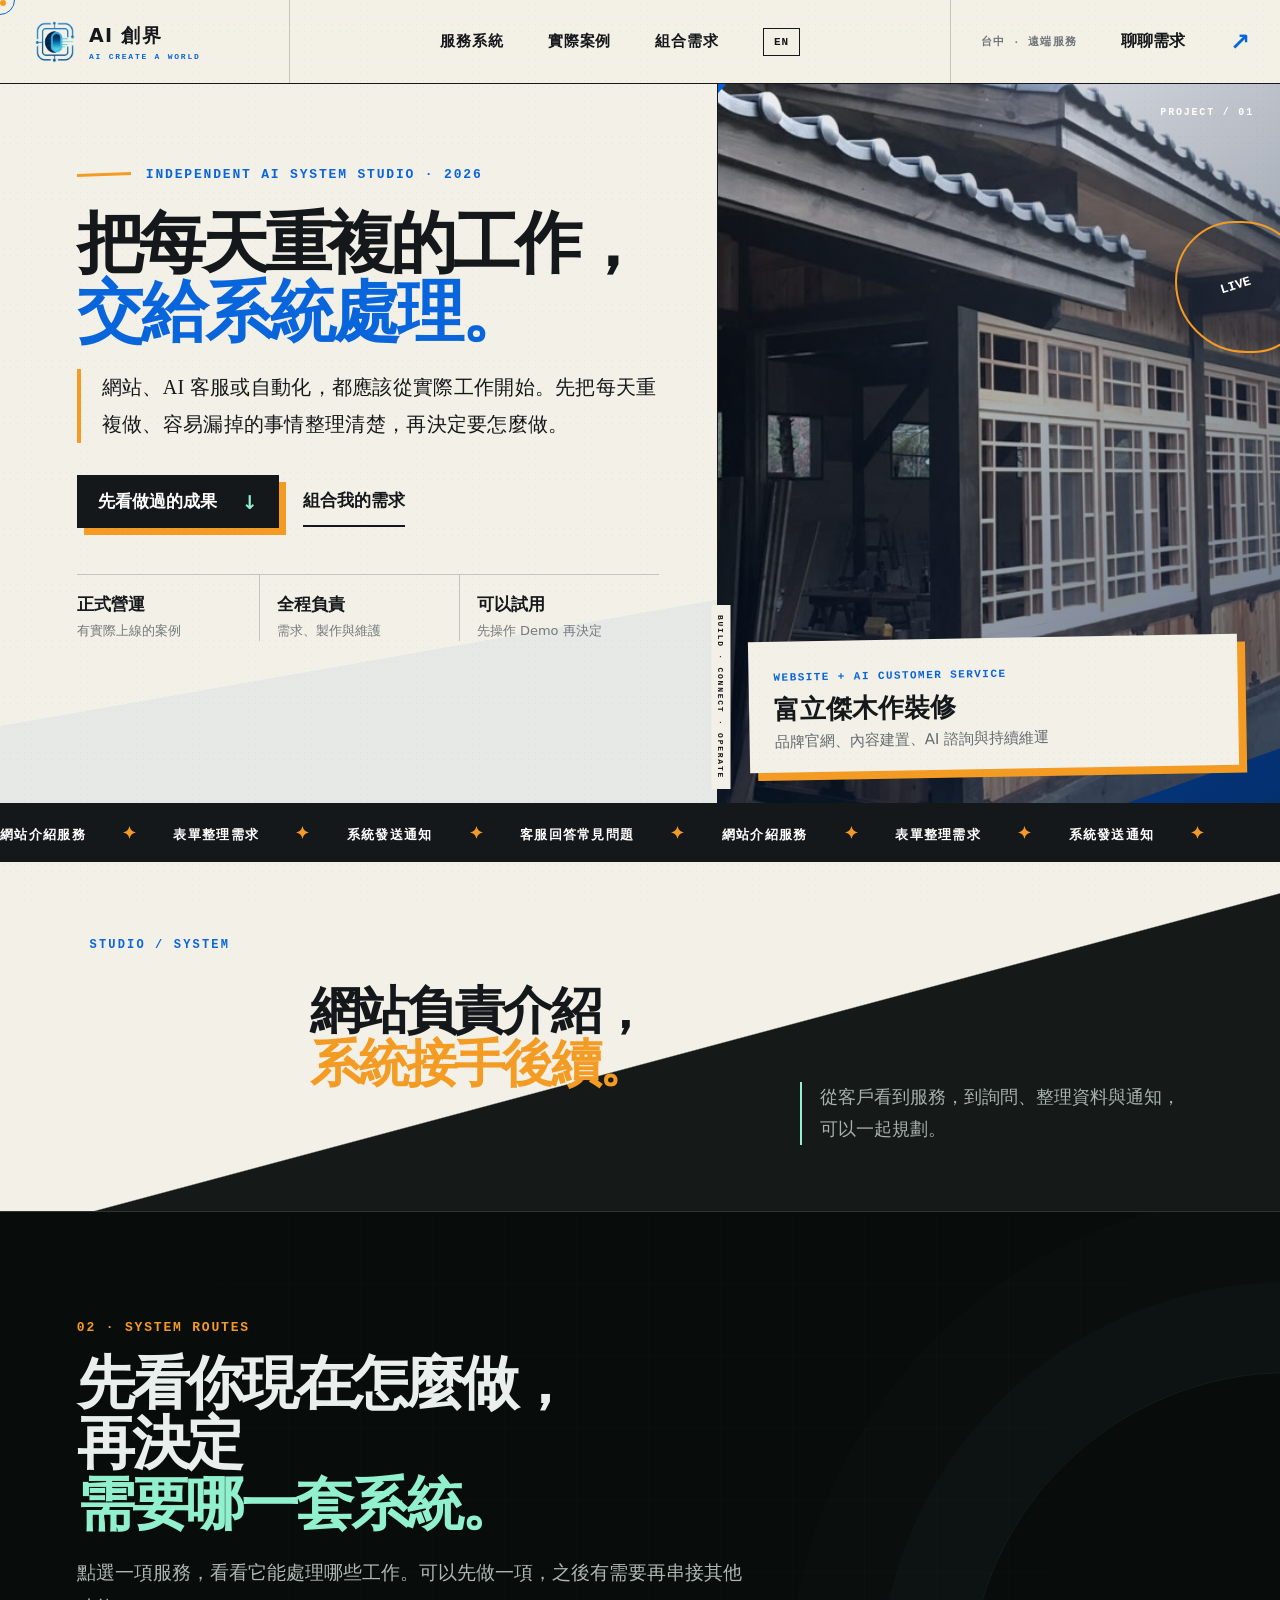
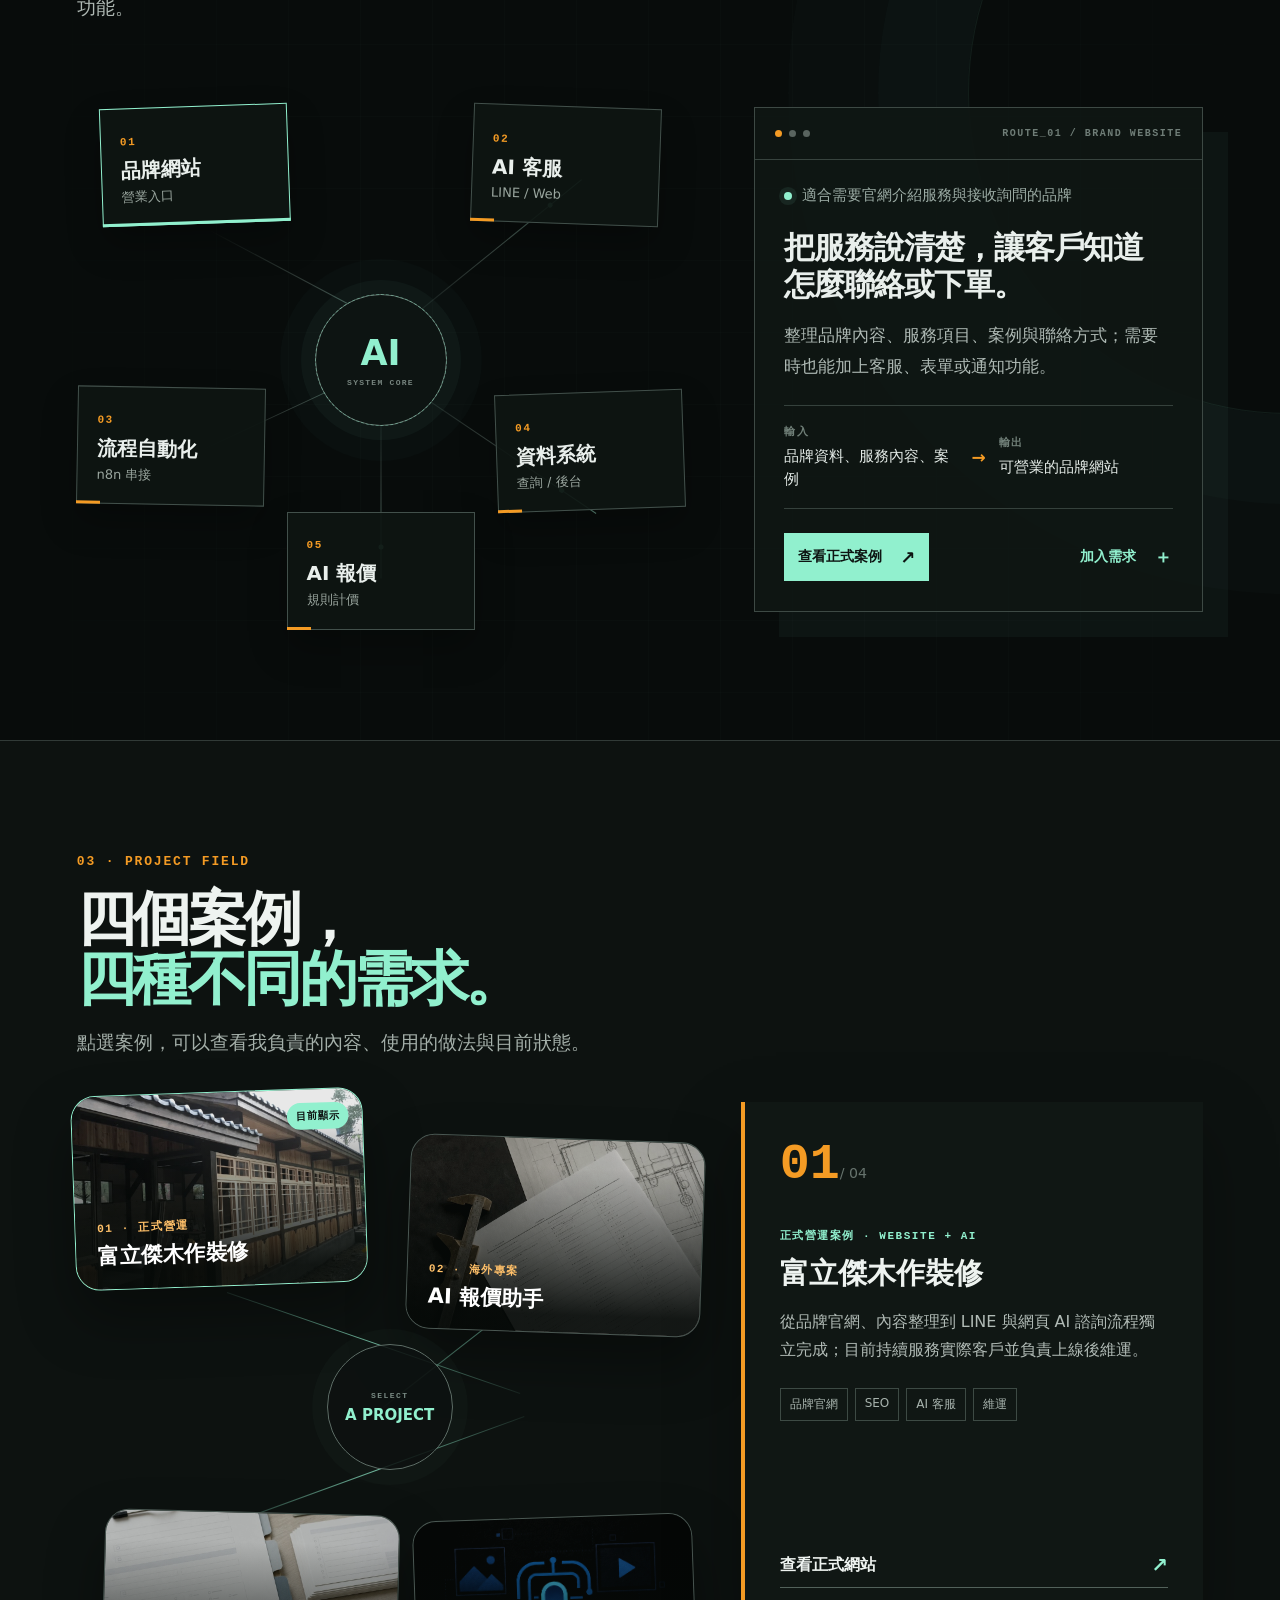
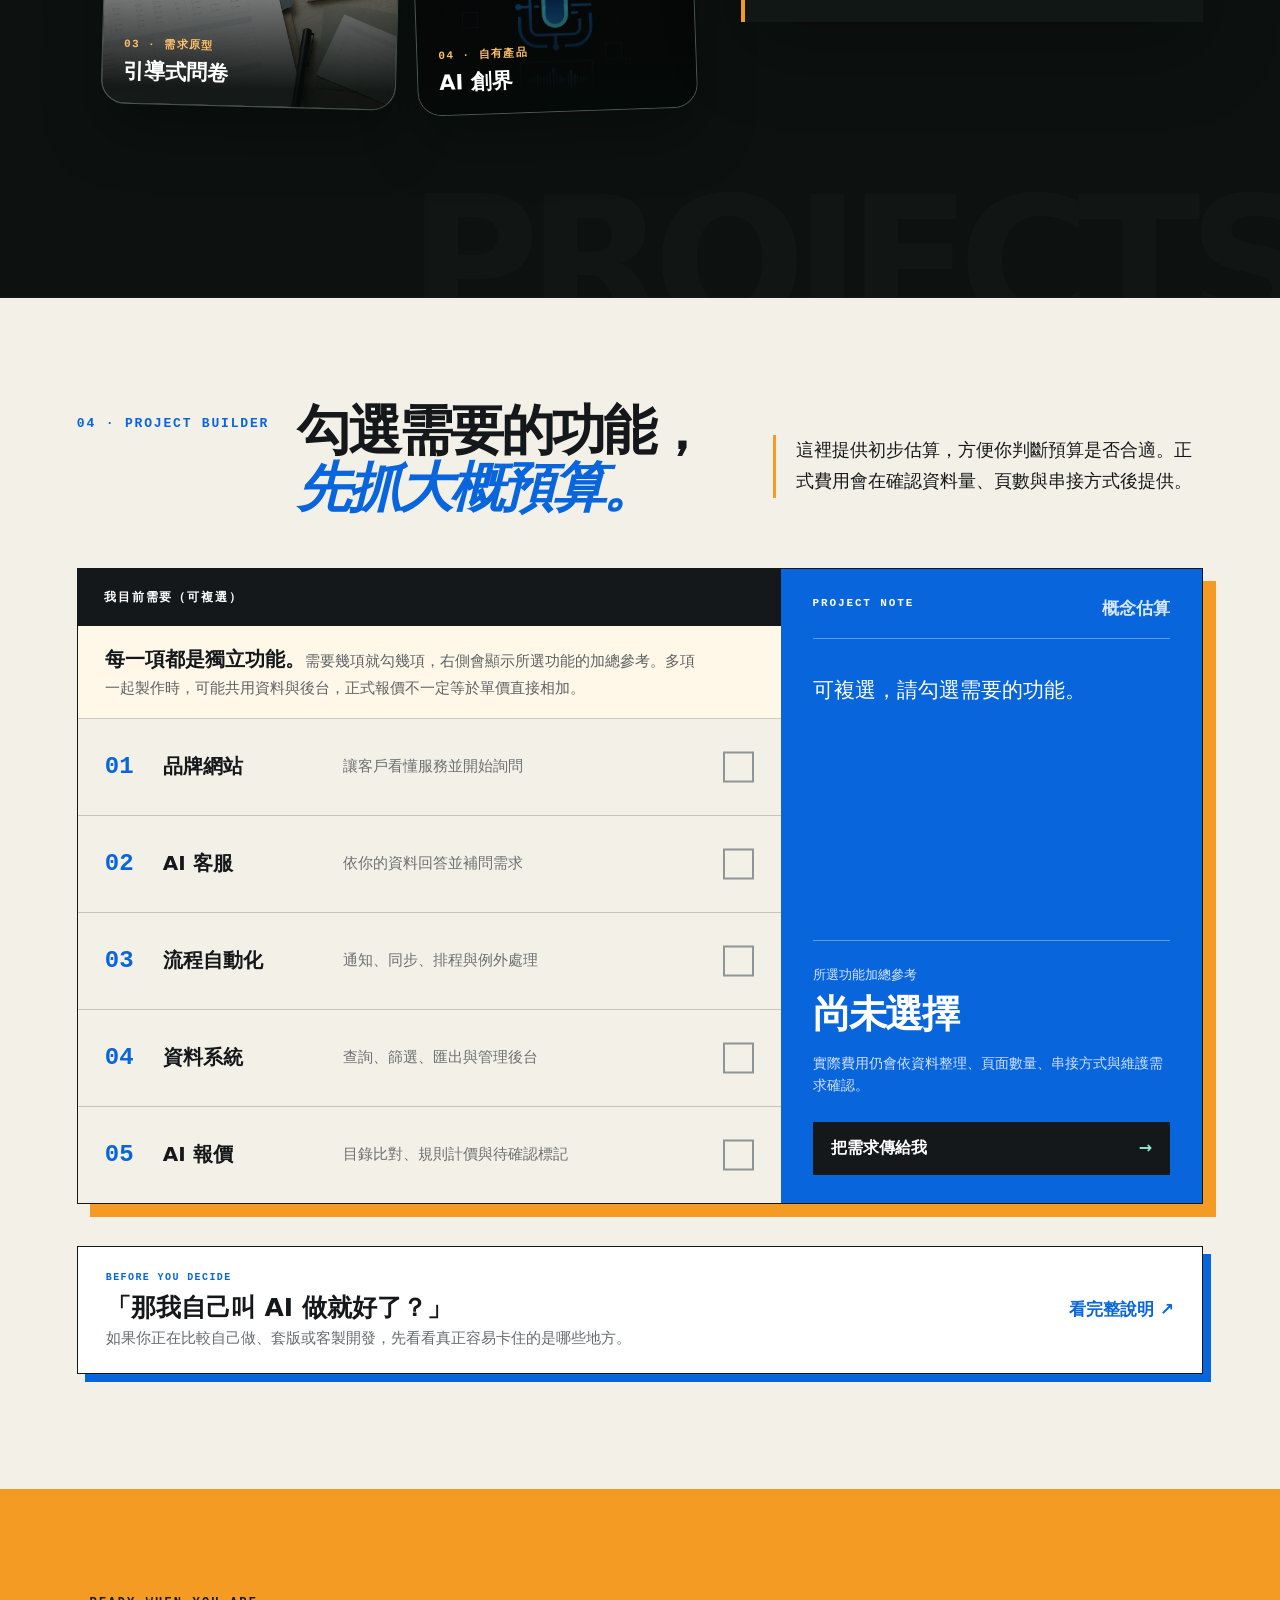
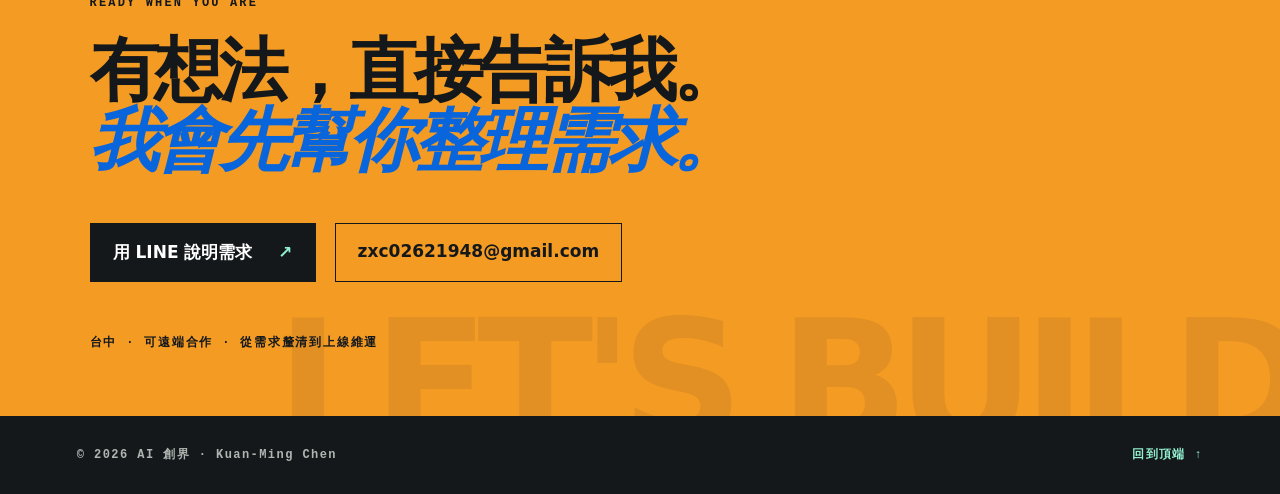
==== commit 54cb3763: "Reconnect service details and demos" ====
--- a/index.html
+++ b/index.html
@@ -123,7 +123,11 @@
             <b>→</b>
             <span>輸出<em id="serviceOutput">可營業的品牌網站</em></span>
           </div>
-          <a id="serviceLink" href="#builder">把這項加入需求 <span>＋</span></a>
+          <div class="system-console-actions">
+            <a id="serviceProofLink" href="#projects">查看正式案例 <span>↗</span></a>
+            <a id="serviceDetailLink" href="" hidden>服務完整說明 <span>↗</span></a>
+            <a id="serviceLink" href="#builder">加入需求 <span>＋</span></a>
+          </div>
         </article>
       </div>
     </section>
@@ -199,6 +203,15 @@
           <a href="#contact">把需求傳給我 <b>→</b></a>
         </aside>
       </div>
+
+      <a class="objection-card" href="why-not-diy.html">
+        <div>
+          <small>BEFORE YOU DECIDE</small>
+          <strong>「那我自己叫 AI 做就好了？」</strong>
+          <p>如果你正在比較自己做、套版或客製開發，先看看真正容易卡住的是哪些地方。</p>
+        </div>
+        <span>看完整說明 ↗</span>
+      </a>
     </section>
 
     <section class="contact" id="contact">
--- a/style-v2.css
+++ b/style-v2.css
@@ -67,7 +67,7 @@
 .service-map{height:540px;position:relative}.core{position:absolute;left:50%;top:50%;width:132px;height:132px;transform:translate(-50%,-50%);border:1px solid #60716a;border-radius:50%;display:flex;flex-direction:column;align-items:center;justify-content:center;background:#0d1412;box-shadow:0 0 0 14px rgba(145,240,206,.035),0 0 0 35px rgba(145,240,206,.015)}.core i{position:absolute;inset:-1px;border:1px dashed rgba(145,240,206,.38);border-radius:50%;animation:core-turn 15s linear infinite}.core b{font-size:35px;color:var(--mint)}.core small{margin-top:5px;color:#77857f;font:700 8px var(--mono);letter-spacing:.16em}
 .service-node{position:absolute;width:178px;min-height:108px;border:1px solid #42504b;background:rgba(14,21,18,.92);text-align:left;padding:17px 18px;cursor:pointer;transition:.25s;box-shadow:0 18px 35px rgba(0,0,0,.25)}.service-node::after{content:"";position:absolute;left:-1px;bottom:-1px;width:24px;height:3px;background:var(--orange);transition:width .25s}.service-node:hover,.service-node.active{border-color:var(--mint);transform:translateY(-5px)}.service-node.active::after{width:calc(100% + 2px);background:var(--mint)}.service-node small{color:var(--orange);font:800 9px var(--mono);letter-spacing:.14em}.service-node b,.service-node span{display:block}.service-node b{margin:8px 0 4px;font-size:17px}.service-node span{color:#7f8d87;font-size:11px}.node-web{left:4%;top:4%;transform:rotate(-2deg)}.node-chat{right:4%;top:3%;transform:rotate(2deg)}.node-flow{left:0;top:55%;transform:rotate(1deg)}.node-data{right:0;top:56%;transform:rotate(-2deg)}.node-quote{left:50%;bottom:0;transform:translateX(-50%)}.node-web:hover,.node-web.active{transform:rotate(-2deg) translateY(-5px)}.node-chat:hover,.node-chat.active{transform:rotate(2deg) translateY(-5px)}.node-flow:hover,.node-flow.active{transform:rotate(1deg) translateY(-5px)}.node-data:hover,.node-data.active{transform:rotate(-2deg) translateY(-5px)}.node-quote:hover,.node-quote.active{transform:translateX(-50%) translateY(-5px)}
 .connector{position:absolute;height:1px;background:linear-gradient(90deg,transparent,#52635c,#8ccdb5);transform-origin:left;opacity:.62}.connector::after{content:"";position:absolute;right:16%;top:-2px;width:5px;height:5px;border-radius:50%;background:var(--mint);animation:pulse-travel 3.4s ease-in-out infinite}.connector-a{width:245px;left:22%;top:26%;transform:rotate(28deg)}.connector-b{width:235px;left:53%;top:44%;transform:rotate(-39deg)}.connector-c{width:260px;left:18%;top:68%;transform:rotate(-25deg)}.connector-d{width:245px;left:52%;top:53%;transform:rotate(34deg)}.connector-e{width:180px;left:50%;top:57%;transform:rotate(90deg)}
-.system-console{background:rgba(15,22,19,.96);border:1px solid #3d4944;padding:0 29px 30px;min-height:455px;box-shadow:25px 25px 0 rgba(145,240,206,.035)}.console-bar{height:52px;margin:0 -29px 26px;padding:0 20px;border-bottom:1px solid #37433e;display:flex;align-items:center;gap:7px}.console-bar>span{width:7px;height:7px;border-radius:50%;background:#59645f}.console-bar>span:first-child{background:var(--orange)}.console-bar b{margin-left:auto;color:#6f7d77;font:700 8px var(--mono);letter-spacing:.15em}.console-state{display:flex;align-items:center;gap:10px;color:#9baba4;font-size:12px}.console-state i{width:8px;height:8px;border-radius:50%;background:var(--mint);box-shadow:0 0 0 5px rgba(145,240,206,.08);animation:state-pulse 2s ease infinite}.system-console h3{font-size:clamp(28px,2.4vw,40px);line-height:1.2;letter-spacing:-.035em;margin:24px 0 16px}.system-console>p:not(.console-state){color:#98a59f;line-height:1.8}.console-output{display:grid;grid-template-columns:1fr auto 1fr;gap:13px;align-items:center;border-top:1px solid #35413c;border-bottom:1px solid #35413c;padding:18px 0;margin:24px 0}.console-output span{color:#718079;font:700 9px var(--mono);letter-spacing:.12em}.console-output em{display:block;color:#e4ebe7;font:normal 13px/1.5 var(--sans);letter-spacing:0;margin-top:6px}.console-output>b{color:var(--orange)}.system-console>a{display:flex;justify-content:space-between;color:var(--mint);font-weight:900}.system-console>a span{font-size:21px}
+.system-console{background:rgba(15,22,19,.96);border:1px solid #3d4944;padding:0 29px 30px;min-height:455px;box-shadow:25px 25px 0 rgba(145,240,206,.035)}.console-bar{height:52px;margin:0 -29px 26px;padding:0 20px;border-bottom:1px solid #37433e;display:flex;align-items:center;gap:7px}.console-bar>span{width:7px;height:7px;border-radius:50%;background:#59645f}.console-bar>span:first-child{background:var(--orange)}.console-bar b{margin-left:auto;color:#6f7d77;font:700 8px var(--mono);letter-spacing:.15em}.console-state{display:flex;align-items:center;gap:10px;color:#9baba4;font-size:12px}.console-state i{width:8px;height:8px;border-radius:50%;background:var(--mint);box-shadow:0 0 0 5px rgba(145,240,206,.08);animation:state-pulse 2s ease infinite}.system-console h3{font-size:clamp(28px,2.4vw,40px);line-height:1.2;letter-spacing:-.035em;margin:24px 0 16px}.system-console>p:not(.console-state){color:#98a59f;line-height:1.8}.console-output{display:grid;grid-template-columns:1fr auto 1fr;gap:13px;align-items:center;border-top:1px solid #35413c;border-bottom:1px solid #35413c;padding:18px 0;margin:24px 0}.console-output span{color:#718079;font:700 9px var(--mono);letter-spacing:.12em}.console-output em{display:block;color:#e4ebe7;font:normal 13px/1.5 var(--sans);letter-spacing:0;margin-top:6px}.console-output>b{color:var(--orange)}.system-console-actions{display:flex;flex-wrap:wrap;gap:10px}.system-console-actions a{display:flex;justify-content:space-between;align-items:center;gap:18px;padding:11px 13px;border:1px solid #45534d;color:var(--mint);font-weight:900}.system-console-actions a:first-child{background:var(--mint);border-color:var(--mint);color:#0d1412}.system-console-actions a:last-child{margin-left:auto;border-color:transparent;padding-right:0}.system-console-actions a span{font-size:18px}.system-console-actions a[hidden]{display:none!important}
 
 .projects{background:#0d1210;color:#eef3f0;padding:100px 6vw 45px;position:relative;overflow:clip;border-top:1px solid #313a37}.projects::after{content:"PROJECTS";position:absolute;right:-25px;bottom:-70px;color:rgba(255,255,255,.018);font:900 180px var(--sans);letter-spacing:-.07em}.projects-head{max-width:780px;position:relative;z-index:2}.light-overline{color:var(--orange)}.projects-head h2{font-size:clamp(45px,4.6vw,72px);line-height:1.03;letter-spacing:-.06em;margin:20px 0}.projects-head h2 em{font-style:normal;color:var(--mint)}.projects-head>p:last-child{color:#8e9b95;font-size:17px}
 .project-explorer{max-width:1400px;margin:46px auto 0;display:grid;grid-template-columns:minmax(620px,1.15fr) minmax(360px,.85fr);gap:38px;align-items:start}.project-field{height:750px;min-width:0;position:relative}.field-core{position:absolute;left:50%;top:305px;z-index:2;transform:translate(-50%,-50%);width:126px;height:126px;border:1px solid #5d6d66;border-radius:50%;display:flex;flex-direction:column;align-items:center;justify-content:center;color:#7a8b84;background:rgba(13,18,16,.88);box-shadow:0 0 0 15px rgba(145,240,206,.018)}.field-core span{font:800 8px var(--mono);letter-spacing:.18em}.field-core b{color:var(--mint);font-size:15px;margin-top:6px}.field-line{position:absolute;height:1px;background:linear-gradient(90deg,rgba(145,240,206,.12),rgba(145,240,206,.72),rgba(145,240,206,.08));transform-origin:left}.line-one{width:310px;left:24%;top:190px;transform:rotate(19deg)}.line-two{width:320px;left:49%;top:305px;transform:rotate(-38deg)}.line-three{width:310px;left:25%;top:420px;transform:rotate(-20deg)}
@@ -79,6 +79,7 @@
 .multi-note{margin:0;padding:17px 72px 17px 27px;border-bottom:1px solid var(--line);background:#fff7e8;color:#5c6265;font-size:15px;line-height:1.65}.multi-note b{color:var(--ink)}
 .build-options label>span{position:relative;padding-right:74px}.build-options label>span::after{content:"";position:absolute;right:27px;top:50%;width:27px;height:27px;transform:translateY(-50%);display:grid;place-items:center;border:2px solid #8f9699;background:var(--paper);color:#fff;font-size:17px;font-weight:900;transition:.2s}.build-options input:checked+span::after{content:"✓";border-color:var(--blue);background:var(--blue)}
 .estimate{background:var(--blue);color:#fff;padding:28px 32px;display:flex;flex-direction:column}.estimate-top{display:flex;justify-content:space-between;border-bottom:1px solid rgba(255,255,255,.35);padding-bottom:18px}.estimate-top span{font:800 9px var(--mono);letter-spacing:.17em}.estimate-top b{color:#d9e8ff}.estimate>p{font-family:var(--serif);font-size:19px;line-height:1.7;margin:34px 0}.estimate-price{margin-top:auto;border-top:1px solid rgba(255,255,255,.35);padding-top:25px}.estimate-price small{display:block;font-size:11px;color:#d9e6ff}.estimate-price strong{display:block;font-size:clamp(29px,3vw,48px);line-height:1.1;margin-top:9px;letter-spacing:-.04em}.estimate .estimate-note{font-family:var(--sans);font-size:11px;color:#d5e3ff;line-height:1.6;margin:17px 0 25px}.estimate>a{display:flex;justify-content:space-between;background:var(--ink);padding:16px 18px;font-weight:900}.estimate>a b{color:var(--mint)}
+.objection-card{max-width:1400px;margin:42px auto 0;padding:25px 28px;border:1px solid var(--ink);display:flex;align-items:center;justify-content:space-between;gap:35px;background:#fff;box-shadow:8px 8px 0 var(--blue);transition:.25s}.objection-card:hover{transform:translate(-2px,-2px);box-shadow:11px 11px 0 var(--orange)}.objection-card small{display:block;color:var(--blue);font:800 10px var(--mono);letter-spacing:.14em}.objection-card strong{display:block;font-size:25px;margin:8px 0 5px}.objection-card p{margin:0;color:#656b6e;font-size:15px}.objection-card>span{white-space:nowrap;font-weight:900;color:var(--blue)}
 
 .contact{min-height:500px;background:var(--orange);padding:95px 7vw 65px;position:relative;overflow:hidden}.contact::after{content:"LET'S BUILD";position:absolute;right:-20px;bottom:-65px;color:rgba(21,24,27,.08);font:900 170px var(--sans);letter-spacing:-.07em}.contact>p{font:800 10px var(--mono);letter-spacing:.18em}.contact h2{font-size:clamp(48px,5.4vw,84px);line-height:1.02;letter-spacing:-.06em;margin:25px 0 46px;position:relative;z-index:2}.contact h2 em{font-family:var(--serif);font-style:italic;color:var(--blue)}.contact-actions{display:flex;gap:19px;position:relative;z-index:2}.contact-actions a{padding:17px 22px;border:1px solid var(--ink);font-weight:900}.contact-actions a:first-child{background:var(--ink);color:#fff}.contact-actions span{color:var(--mint);margin-left:20px}.contact>small{display:block;margin-top:52px;font:700 9px var(--mono);letter-spacing:.15em}
 footer{min-height:78px;background:var(--ink);color:#aeb6b2;display:flex;align-items:center;justify-content:space-between;padding:0 6vw;font:700 10px var(--mono);letter-spacing:.12em}footer a{color:var(--mint)}
@@ -98,7 +99,7 @@
 .threshold>p{font-size:12px}.threshold>span{font-size:18px;line-height:1.75}
 .systems-head>p:last-child{max-width:680px;color:#aeb8b3;font-size:19px;line-height:1.8}
 .service-node{width:188px;min-height:118px;padding:18px 19px}.service-node small{font-size:11px}.service-node b{font-size:20px}.service-node span{color:#9aa69f;font-size:13px}
-.console-bar b{font-size:10px}.console-state{font-size:15px}.system-console>p:not(.console-state){font-size:17px;color:#aeb9b4}.console-output span{font-size:11px}.console-output em{font-size:15px}.system-console>a{font-size:16px}
+.console-bar b{font-size:10px}.console-state{font-size:15px}.system-console>p:not(.console-state){font-size:17px;color:#aeb9b4}.console-output span{font-size:11px}.console-output em{font-size:15px}.system-console-actions a{font-size:14px}
 .projects-head>p:last-child{font-size:19px;color:#a4afa9}.project-node small{font-size:11px}.project-node b{font-size:21px}
 .drawer-copy>p:first-child{font-size:11px}.drawer-copy h3{font-size:29px}.drawer-copy>p:last-child{font-size:16px;color:#b1bbb6}.drawer-meta span{font-size:12px}.project-drawer>a{font-size:16px}
 .builder-title>p:last-child{font-size:18px}.build-options legend{font-size:12px}.build-options label>span{min-height:96px}.build-options b{font-size:20px}.build-options small{font-size:15px}.estimate-top span{font-size:11px}.estimate>p{font-size:21px}.estimate-price small{font-size:13px}.estimate .estimate-note{font-size:14px}.estimate>a{font-size:16px}
@@ -127,7 +128,7 @@
   .threshold{display:block;padding:65px 22px;background:linear-gradient(165deg,var(--paper) 0 67%,#151a18 67.3%)}.threshold>p{margin:0 0 28px}.threshold h2{font-size:44px}.threshold>span{display:block;margin:90px 0 0}
   .systems{padding:75px 18px 90px;min-height:0}.systems-head{margin-bottom:35px}.systems-head h2{font-size:43px}.service-map{height:auto;display:grid;grid-template-columns:1fr 1fr;gap:12px}.core,.connector{display:none}.service-node{position:relative!important;left:auto!important;right:auto!important;top:auto!important;bottom:auto!important;width:auto;min-height:100px;transform:none!important}.service-node:last-child{grid-column:1/3}.service-node:hover,.service-node.active{transform:translateY(-3px)!important}.system-console{margin-top:25px;padding:0 21px 25px;min-height:0}.console-bar{margin:0 -21px 22px}.console-output{grid-template-columns:1fr}.console-output>b{transform:rotate(90deg);justify-self:start}
   .projects{padding:75px 18px 90px}.projects-head h2{font-size:43px}.project-explorer{display:block;margin-top:38px}.project-field{height:auto;display:grid;grid-template-columns:1fr 1fr;gap:14px}.field-core,.field-line{display:none}.project-node{position:relative!important;left:auto!important;right:auto!important;top:auto!important;bottom:auto!important;width:auto!important;height:190px!important;transform:none!important}.project-node:hover,.project-node.active{transform:translateY(-4px)!important}.project-drawer{margin:22px 0 0;display:grid;grid-template-columns:70px 1fr;gap:18px;padding:23px 20px}.drawer-count span{font-size:38px}.drawer-meta{grid-column:1/3}.project-drawer>a{grid-column:1/3}
-  .builder{padding:75px 18px 90px}.builder-title{display:block;margin-bottom:35px}.builder-title h2{font-size:43px;margin:22px 0}.builder-title>p:last-child{font-size:17px}.builder-board{box-shadow:8px 8px 0 var(--orange)}.multi-note{padding:16px 18px;font-size:14px}.build-options label>span{grid-template-columns:48px 1fr;padding:15px 58px 15px 18px}.build-options label>span::after{right:18px}.build-options small{grid-column:2;margin-top:6px}.estimate{padding:26px 22px;min-height:390px}
+  .builder{padding:75px 18px 90px}.builder-title{display:block;margin-bottom:35px}.builder-title h2{font-size:43px;margin:22px 0}.builder-title>p:last-child{font-size:17px}.builder-board{box-shadow:8px 8px 0 var(--orange)}.multi-note{padding:16px 18px;font-size:14px}.build-options label>span{grid-template-columns:48px 1fr;padding:15px 58px 15px 18px}.build-options label>span::after{right:18px}.build-options small{grid-column:2;margin-top:6px}.estimate{padding:26px 22px;min-height:390px}.objection-card{align-items:flex-start;flex-direction:column;padding:22px 20px}.objection-card strong{font-size:22px}.objection-card>span{white-space:normal}
   .contact{padding:75px 22px 55px}.contact h2{font-size:45px}.contact-actions{align-items:stretch;flex-direction:column}.contact-actions a{text-align:center}.contact::after{font-size:95px}footer{padding:22px;gap:20px;flex-direction:column;align-items:flex-start}
 }
 
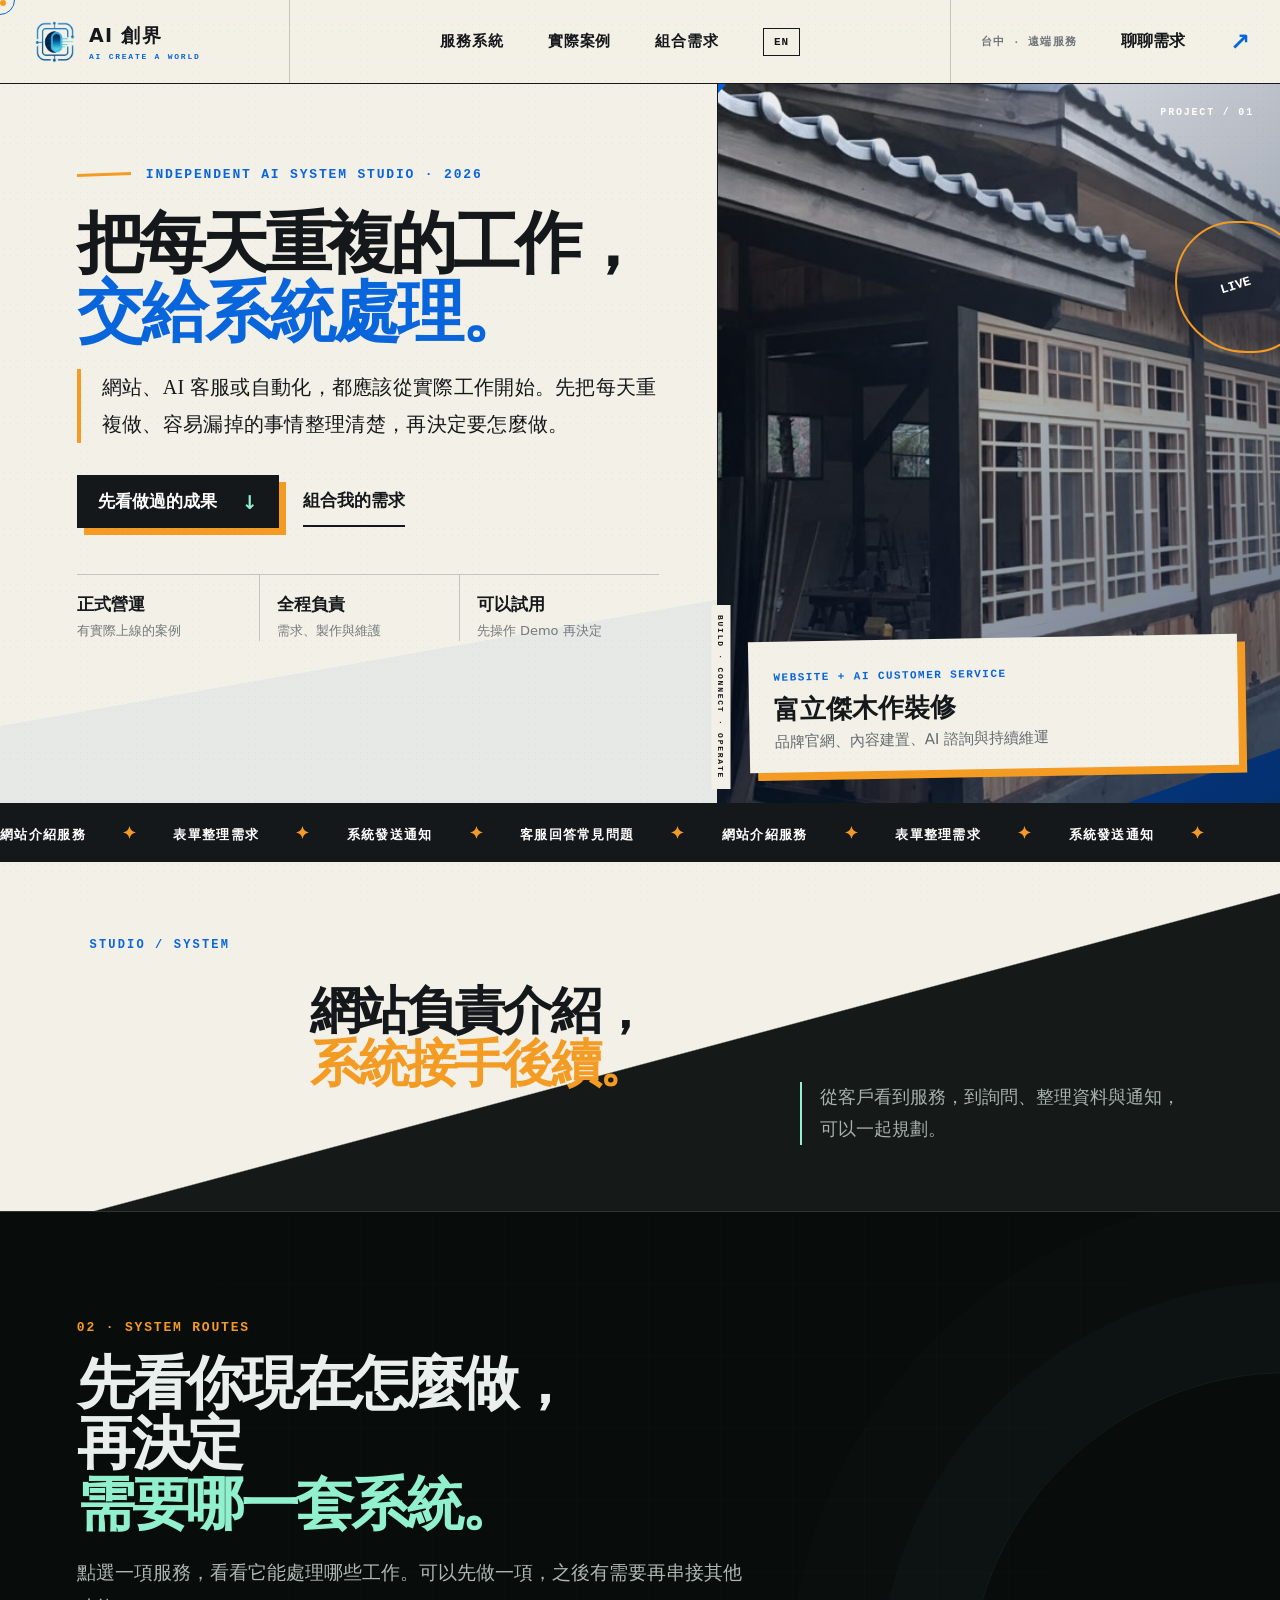
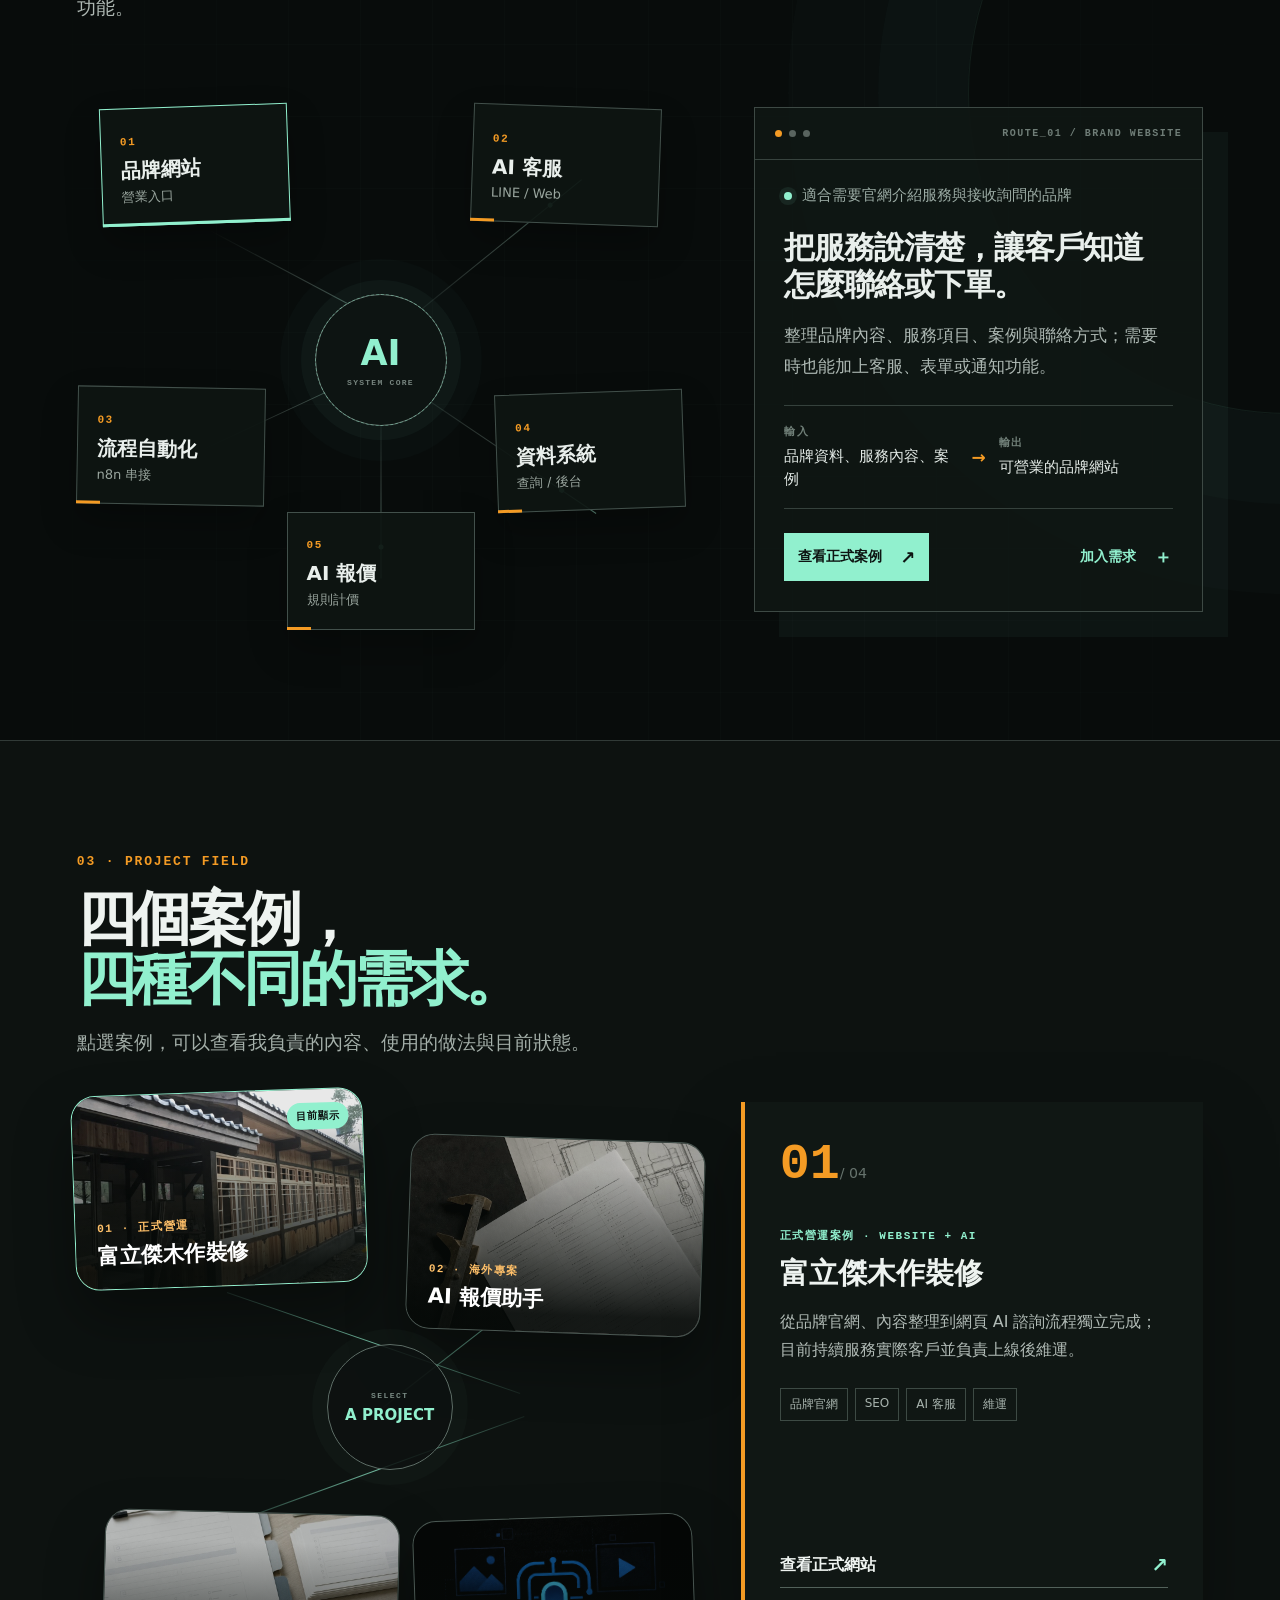
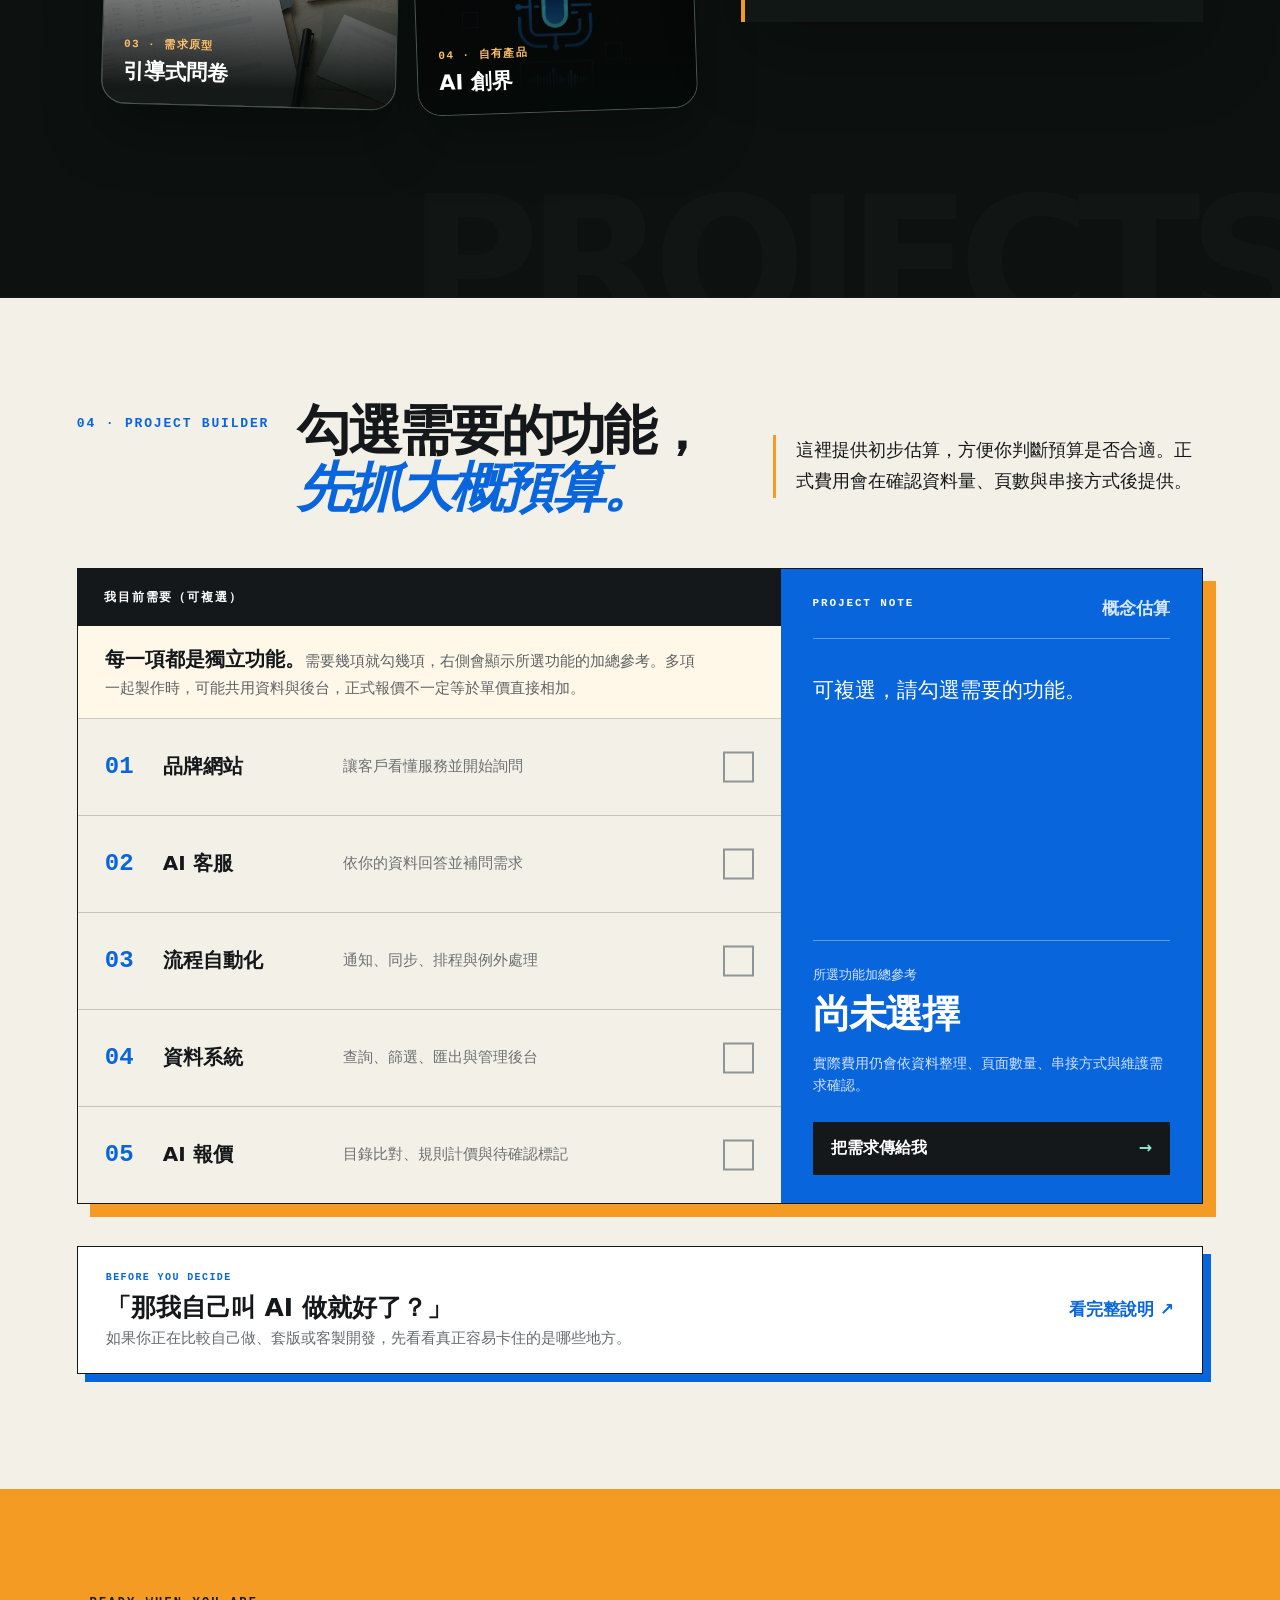
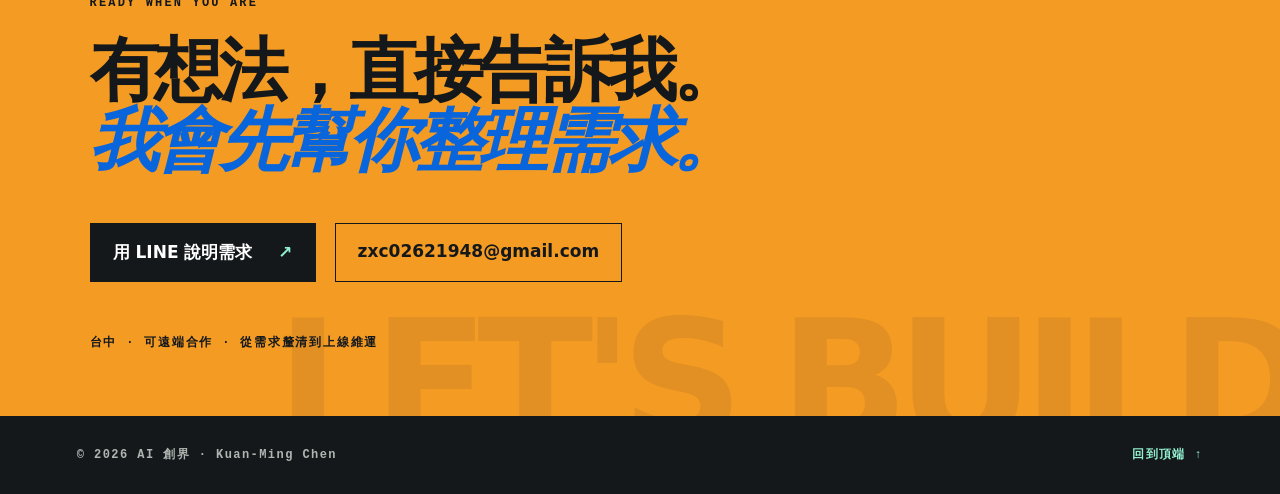
==== commit 081204e0: "Separate LINE demo from live client case" ====
--- a/index.html
+++ b/index.html
@@ -125,9 +125,11 @@
           </div>
           <div class="system-console-actions">
             <a id="serviceProofLink" href="#projects">查看正式案例 <span>↗</span></a>
+            <a id="serviceDemoLink" href="" hidden>開啟網頁版 Demo <span>↗</span></a>
             <a id="serviceDetailLink" href="" hidden>服務完整說明 <span>↗</span></a>
             <a id="serviceLink" href="#builder">加入需求 <span>＋</span></a>
           </div>
+          <p class="service-proof-note" id="serviceProofNote" hidden></p>
         </article>
       </div>
     </section>
@@ -169,7 +171,7 @@
         <div class="drawer-copy">
           <p id="projectTag">正式營運案例 · WEBSITE + AI</p>
           <h3 id="projectTitle">富立傑木作裝修</h3>
-          <p id="projectText">從品牌官網、內容整理到 LINE 與網頁 AI 諮詢流程獨立完成；目前持續服務實際客戶並負責上線後維運。</p>
+          <p id="projectText">從品牌官網、內容整理到網頁 AI 諮詢流程獨立完成；目前持續服務實際客戶並負責上線後維運。</p>
         </div>
         <div class="drawer-meta" id="projectMeta"><span>品牌官網</span><span>SEO</span><span>AI 客服</span><span>維運</span></div>
         <a id="projectLink" href="https://www.fullyjet.com/" target="_blank" rel="noopener">查看正式網站 <b>↗</b></a>
--- a/style-v2.css
+++ b/style-v2.css
@@ -69,6 +69,7 @@
 .connector{position:absolute;height:1px;background:linear-gradient(90deg,transparent,#52635c,#8ccdb5);transform-origin:left;opacity:.62}.connector::after{content:"";position:absolute;right:16%;top:-2px;width:5px;height:5px;border-radius:50%;background:var(--mint);animation:pulse-travel 3.4s ease-in-out infinite}.connector-a{width:245px;left:22%;top:26%;transform:rotate(28deg)}.connector-b{width:235px;left:53%;top:44%;transform:rotate(-39deg)}.connector-c{width:260px;left:18%;top:68%;transform:rotate(-25deg)}.connector-d{width:245px;left:52%;top:53%;transform:rotate(34deg)}.connector-e{width:180px;left:50%;top:57%;transform:rotate(90deg)}
 .system-console{background:rgba(15,22,19,.96);border:1px solid #3d4944;padding:0 29px 30px;min-height:455px;box-shadow:25px 25px 0 rgba(145,240,206,.035)}.console-bar{height:52px;margin:0 -29px 26px;padding:0 20px;border-bottom:1px solid #37433e;display:flex;align-items:center;gap:7px}.console-bar>span{width:7px;height:7px;border-radius:50%;background:#59645f}.console-bar>span:first-child{background:var(--orange)}.console-bar b{margin-left:auto;color:#6f7d77;font:700 8px var(--mono);letter-spacing:.15em}.console-state{display:flex;align-items:center;gap:10px;color:#9baba4;font-size:12px}.console-state i{width:8px;height:8px;border-radius:50%;background:var(--mint);box-shadow:0 0 0 5px rgba(145,240,206,.08);animation:state-pulse 2s ease infinite}.system-console h3{font-size:clamp(28px,2.4vw,40px);line-height:1.2;letter-spacing:-.035em;margin:24px 0 16px}.system-console>p:not(.console-state){color:#98a59f;line-height:1.8}.console-output{display:grid;grid-template-columns:1fr auto 1fr;gap:13px;align-items:center;border-top:1px solid #35413c;border-bottom:1px solid #35413c;padding:18px 0;margin:24px 0}.console-output span{color:#718079;font:700 9px var(--mono);letter-spacing:.12em}.console-output em{display:block;color:#e4ebe7;font:normal 13px/1.5 var(--sans);letter-spacing:0;margin-top:6px}.console-output>b{color:var(--orange)}.system-console-actions{display:flex;flex-wrap:wrap;gap:10px}.system-console-actions a{display:flex;justify-content:space-between;align-items:center;gap:18px;padding:11px 13px;border:1px solid #45534d;color:var(--mint);font-weight:900}.system-console-actions a:first-child{background:var(--mint);border-color:var(--mint);color:#0d1412}.system-console-actions a:last-child{margin-left:auto;border-color:transparent;padding-right:0}.system-console-actions a span{font-size:18px}.system-console-actions a[hidden]{display:none!important}
 
+.service-proof-note{margin:13px 0 0!important;padding-left:11px;border-left:2px solid var(--orange);color:#aeb9b4!important;font-size:12px!important;line-height:1.55!important}.service-proof-note[hidden]{display:none!important}
 .projects{background:#0d1210;color:#eef3f0;padding:100px 6vw 45px;position:relative;overflow:clip;border-top:1px solid #313a37}.projects::after{content:"PROJECTS";position:absolute;right:-25px;bottom:-70px;color:rgba(255,255,255,.018);font:900 180px var(--sans);letter-spacing:-.07em}.projects-head{max-width:780px;position:relative;z-index:2}.light-overline{color:var(--orange)}.projects-head h2{font-size:clamp(45px,4.6vw,72px);line-height:1.03;letter-spacing:-.06em;margin:20px 0}.projects-head h2 em{font-style:normal;color:var(--mint)}.projects-head>p:last-child{color:#8e9b95;font-size:17px}
 .project-explorer{max-width:1400px;margin:46px auto 0;display:grid;grid-template-columns:minmax(620px,1.15fr) minmax(360px,.85fr);gap:38px;align-items:start}.project-field{height:750px;min-width:0;position:relative}.field-core{position:absolute;left:50%;top:305px;z-index:2;transform:translate(-50%,-50%);width:126px;height:126px;border:1px solid #5d6d66;border-radius:50%;display:flex;flex-direction:column;align-items:center;justify-content:center;color:#7a8b84;background:rgba(13,18,16,.88);box-shadow:0 0 0 15px rgba(145,240,206,.018)}.field-core span{font:800 8px var(--mono);letter-spacing:.18em}.field-core b{color:var(--mint);font-size:15px;margin-top:6px}.field-line{position:absolute;height:1px;background:linear-gradient(90deg,rgba(145,240,206,.12),rgba(145,240,206,.72),rgba(145,240,206,.08));transform-origin:left}.line-one{width:310px;left:24%;top:190px;transform:rotate(19deg)}.line-two{width:320px;left:49%;top:305px;transform:rotate(-38deg)}.line-three{width:310px;left:25%;top:420px;transform:rotate(-20deg)}
 .project-node{position:absolute;padding:0;border:1px solid #4a5752;background:#141c18;overflow:hidden;text-align:left;cursor:pointer;border-radius:24px;box-shadow:0 28px 55px rgba(0,0,0,.34);transition:transform .35s,border-color .35s;animation:project-float 6.5s ease-in-out infinite}.project-node::before{content:"目前顯示";position:absolute;visibility:hidden;z-index:4;right:13px;top:13px;padding:6px 9px;border-radius:99px;background:var(--mint);color:#0d1210;font:900 10px var(--sans);letter-spacing:.05em;opacity:0;transform:translateY(-5px);transition:.25s}.project-node.active::before{visibility:visible;opacity:1;transform:none}.project-node::after{content:"";position:absolute;inset:0;background:linear-gradient(180deg,transparent 15%,rgba(5,9,7,.9) 91%)}.project-node img{width:100%;height:100%;object-fit:cover;opacity:.72;filter:saturate(.77) contrast(1.07);transition:.55s}.project-node>span{position:absolute;z-index:2;left:21px;right:18px;bottom:18px}.project-node small,.project-node b{display:block}.project-node small{color:#ffc069;font:800 9px var(--mono);letter-spacing:.13em}.project-node b{color:#fff;margin-top:6px;font-size:18px}.project-node:hover,.project-node.active{border-color:var(--mint);transform:translateY(-8px) scale(1.025)}.project-node:hover img,.project-node.active img{opacity:.9;transform:scale(1.045)}.project-one{left:0;top:0;width:285px;height:190px;transform:rotate(-2deg);animation-delay:-1s}.project-two{right:0;top:36px;width:295px;height:195px;transform:rotate(2deg);animation-delay:-2.5s}.project-three{left:26px;bottom:145px;width:295px;height:195px;transform:rotate(1.5deg);animation-delay:-4s}.project-four{right:8px;bottom:140px;width:280px;height:195px;transform:rotate(-2deg);animation-delay:-3s}.project-one:hover,.project-one.active{transform:rotate(-2deg) translateY(-8px) scale(1.025)}.project-two:hover,.project-two.active{transform:rotate(2deg) translateY(-8px) scale(1.025)}.project-three:hover,.project-three.active{transform:rotate(1.5deg) translateY(-8px) scale(1.025)}.project-four:hover,.project-four.active{transform:rotate(-2deg) translateY(-8px) scale(1.025)}
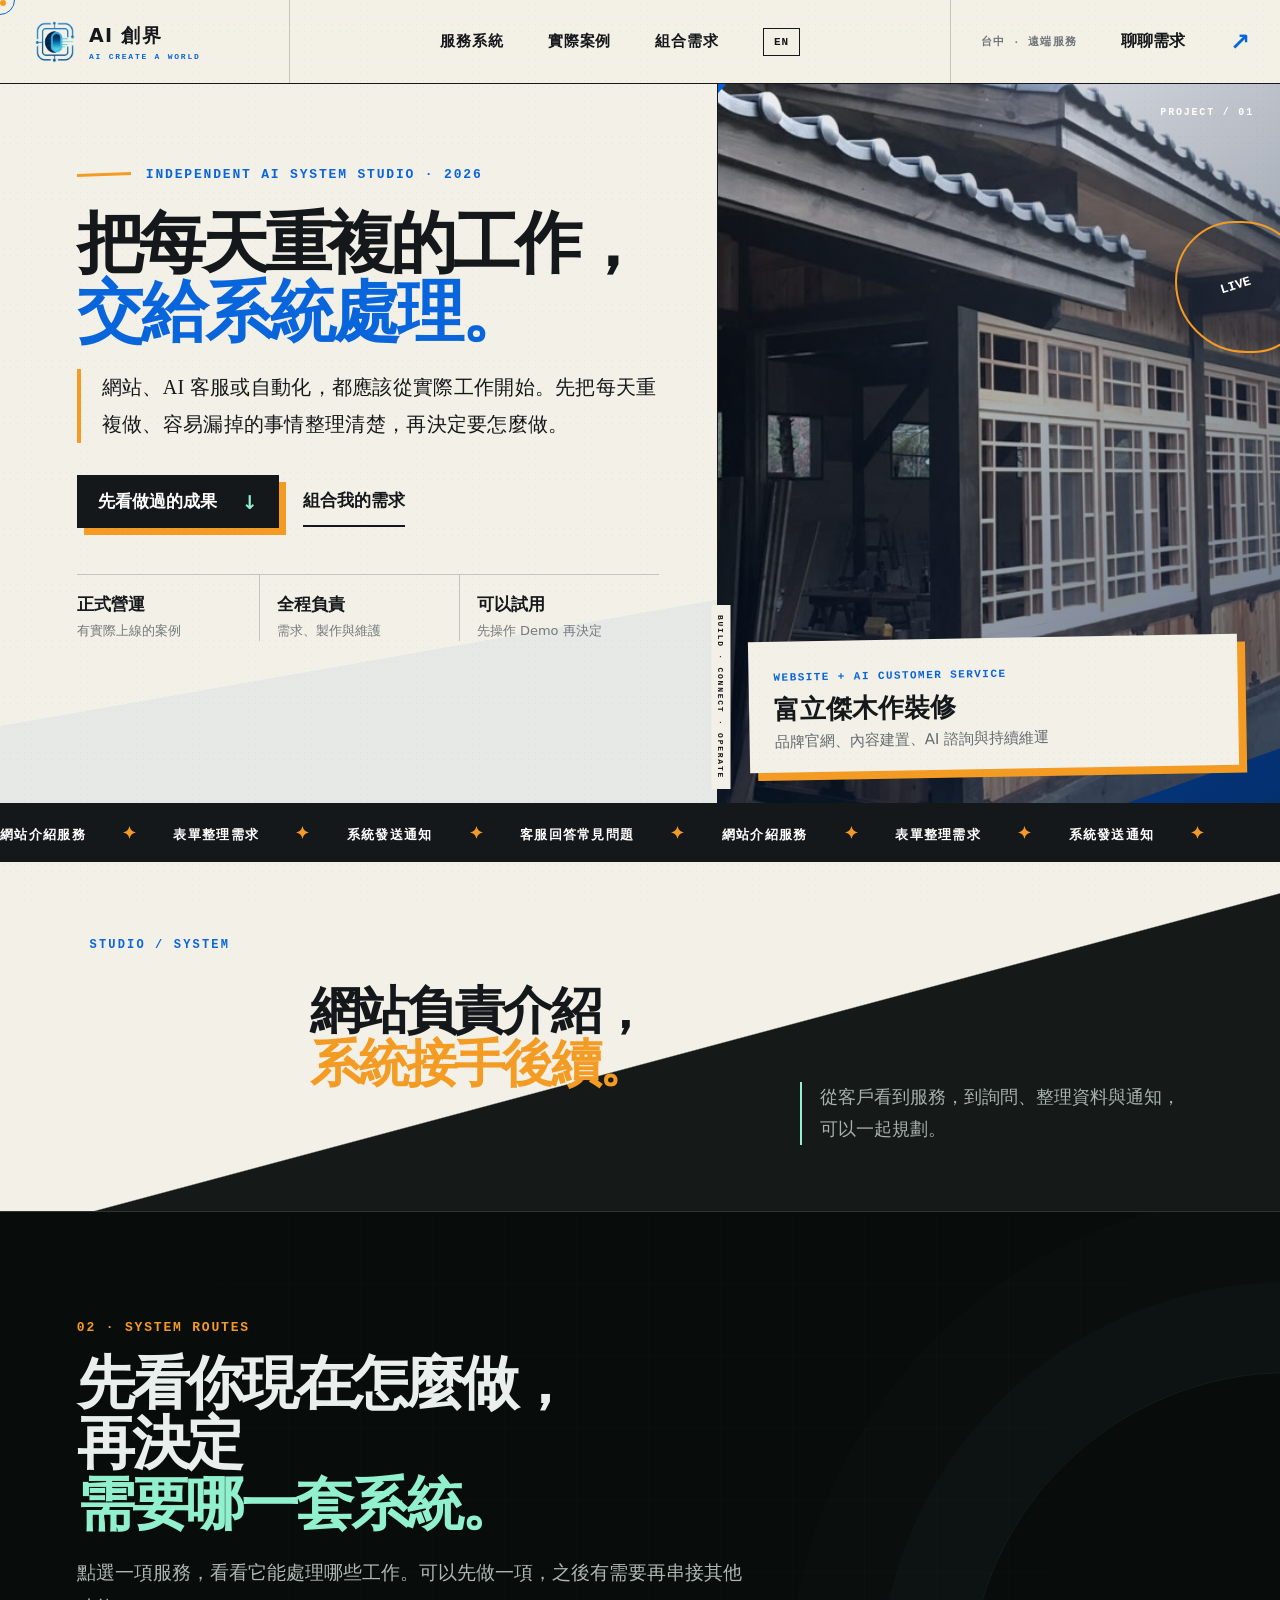
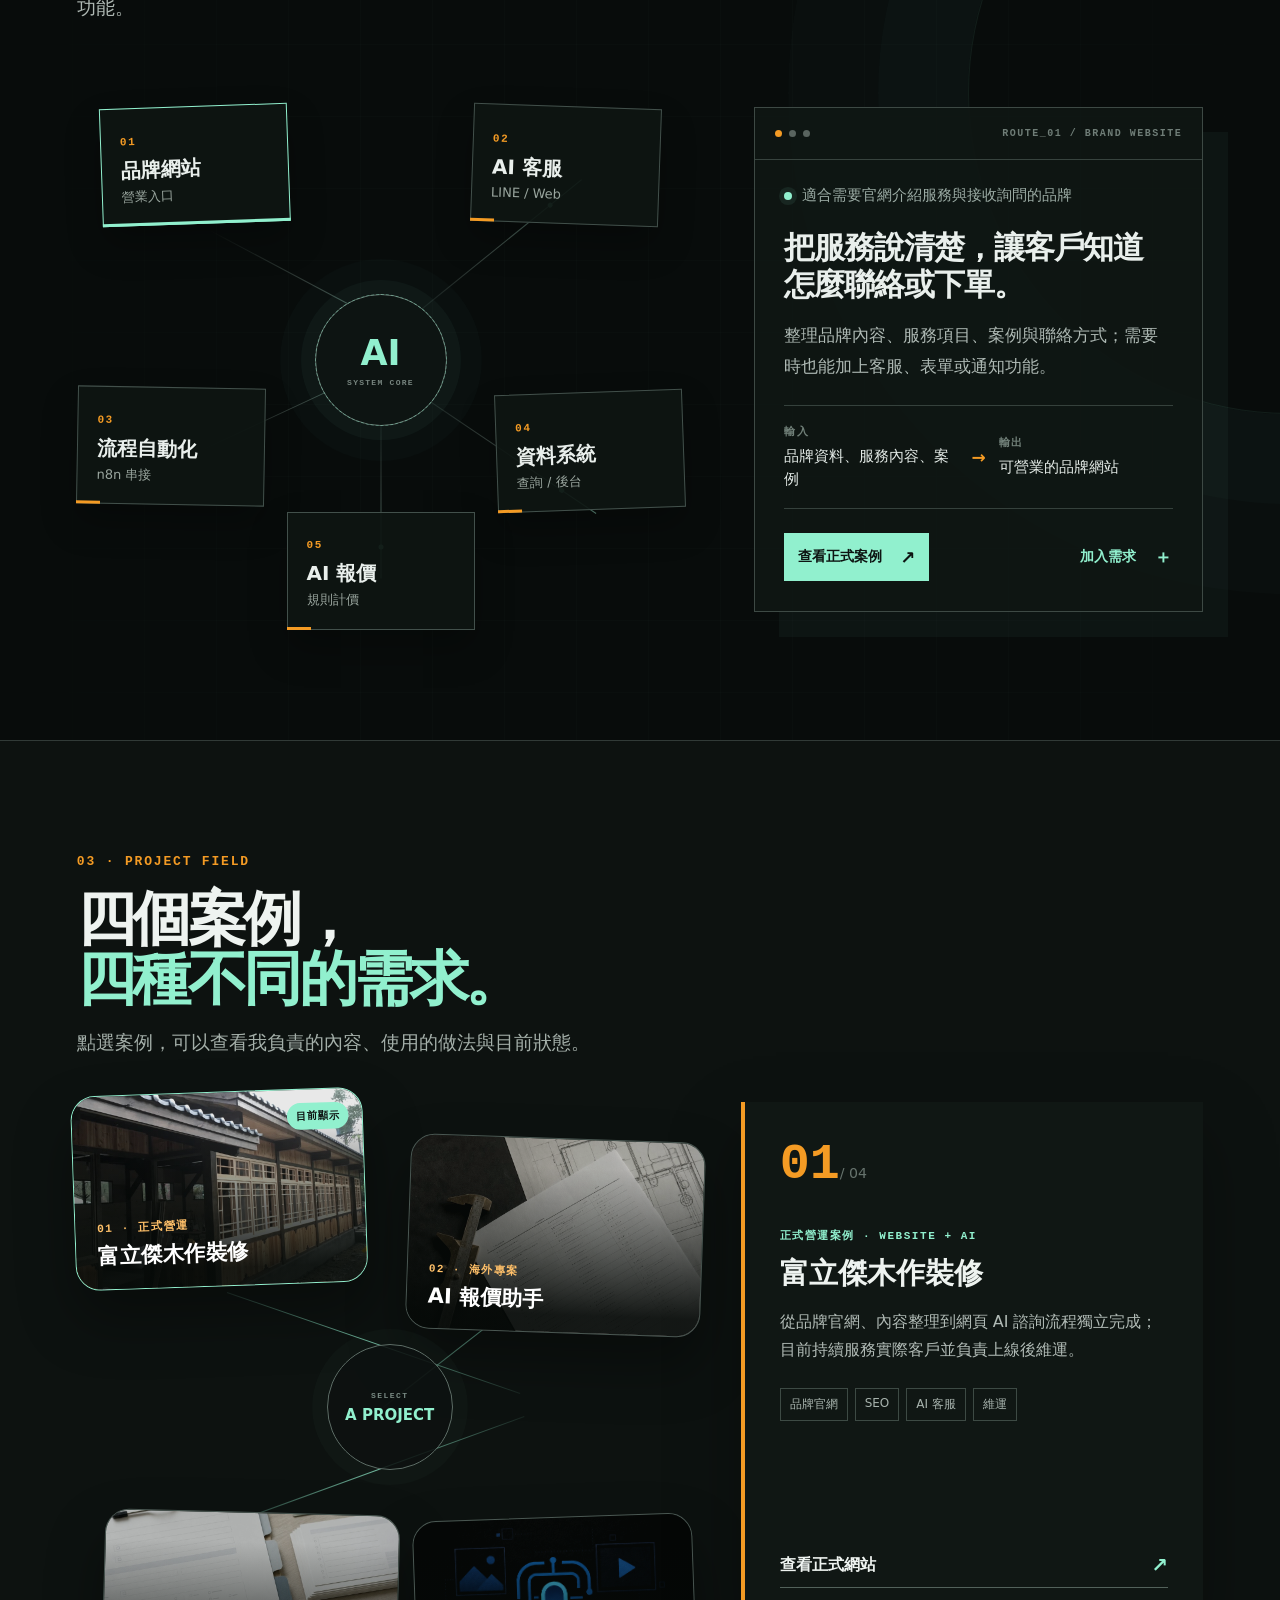
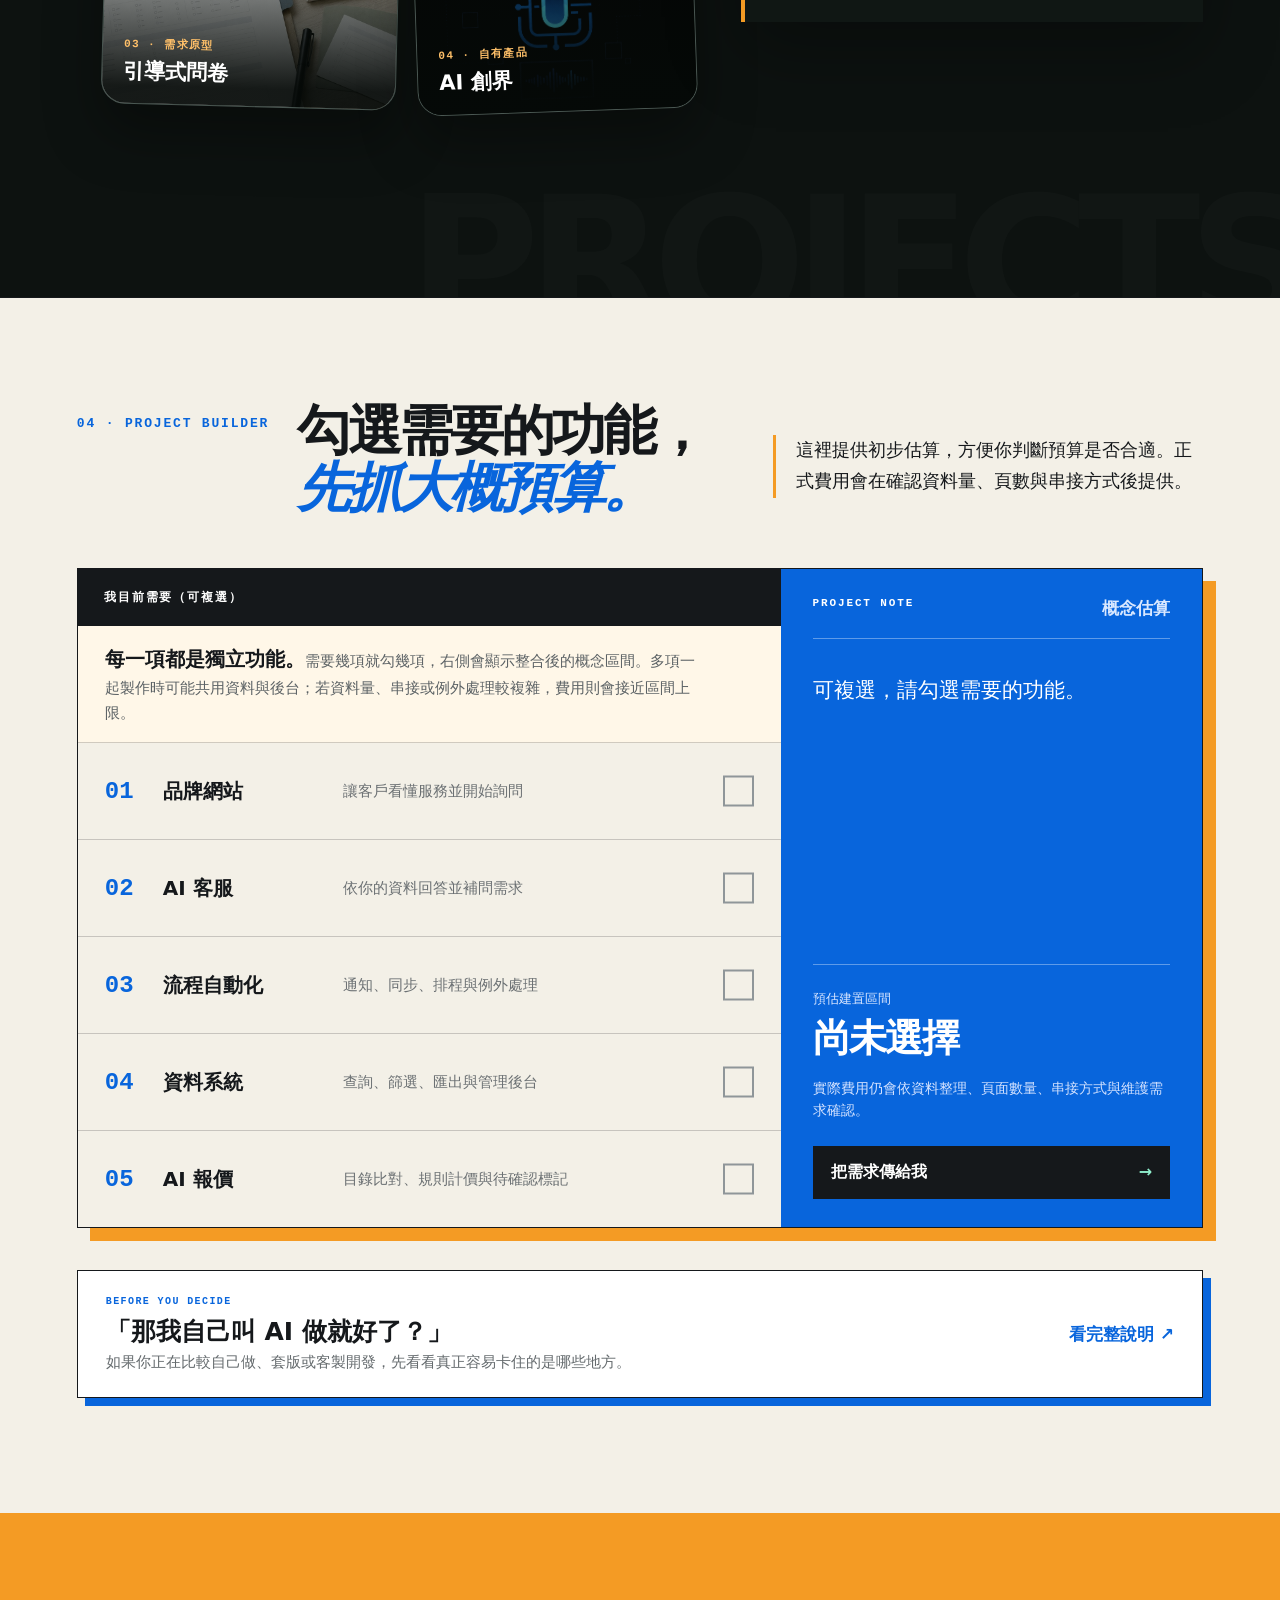
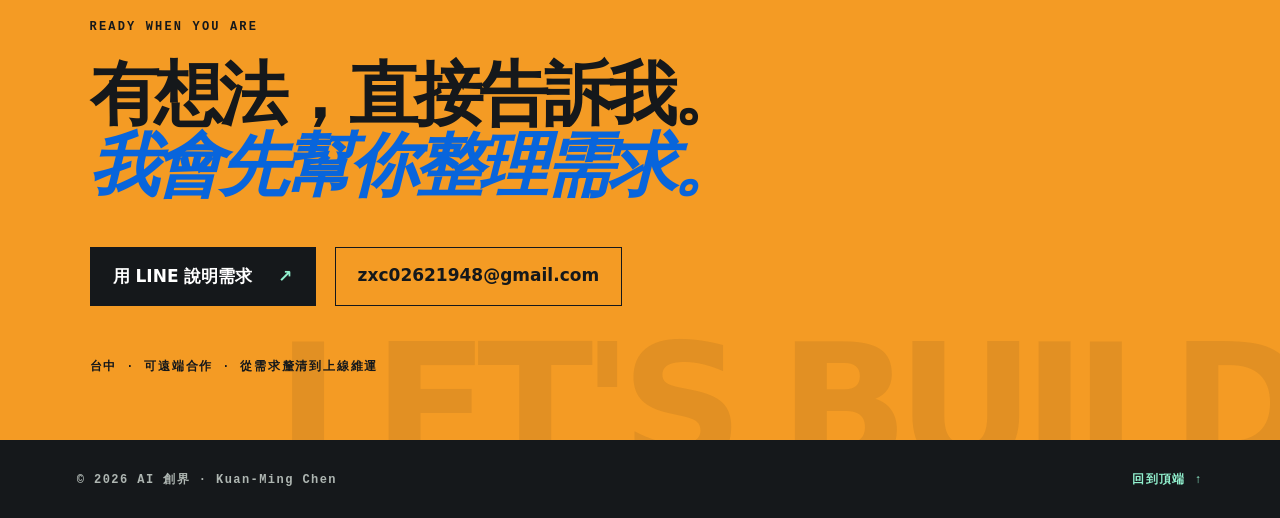
==== commit 5ab57a1c: "Align estimate range and ignore preview files" ====
--- a/index.html
+++ b/index.html
@@ -189,7 +189,7 @@
       <div class="builder-board">
         <fieldset class="build-options" aria-describedby="multiHint">
           <legend>我目前需要（可複選）</legend>
-          <p class="multi-note" id="multiHint"><b>每一項都是獨立功能。</b>需要幾項就勾幾項，右側會顯示所選功能的加總參考。多項一起製作時，可能共用資料與後台，正式報價不一定等於單價直接相加。</p>
+          <p class="multi-note" id="multiHint"><b>每一項都是獨立功能。</b>需要幾項就勾幾項，右側會顯示整合後的概念區間。多項一起製作時可能共用資料與後台；若資料量、串接或例外處理較複雜，費用則會接近區間上限。</p>
           <label><input type="checkbox" value="18000" data-label="品牌網站"><span><i>01</i><b>品牌網站</b><small>讓客戶看懂服務並開始詢問</small></span></label>
           <label><input type="checkbox" value="35000" data-label="AI 客服"><span><i>02</i><b>AI 客服</b><small>依你的資料回答並補問需求</small></span></label>
           <label><input type="checkbox" value="20000" data-label="流程自動化"><span><i>03</i><b>流程自動化</b><small>通知、同步、排程與例外處理</small></span></label>
@@ -200,7 +200,7 @@
         <aside class="estimate" aria-live="polite">
           <div class="estimate-top"><span>PROJECT NOTE</span><b>概念估算</b></div>
           <p id="selectedSummary">可複選，請勾選需要的功能。</p>
-          <div class="estimate-price"><small>所選功能加總參考</small><strong id="estimatePrice">尚未選擇</strong></div>
+          <div class="estimate-price"><small>預估建置區間</small><strong id="estimatePrice">尚未選擇</strong></div>
           <p class="estimate-note" id="estimateNote">實際費用仍會依資料整理、頁面數量、串接方式與維護需求確認。</p>
           <a href="#contact">把需求傳給我 <b>→</b></a>
         </aside>
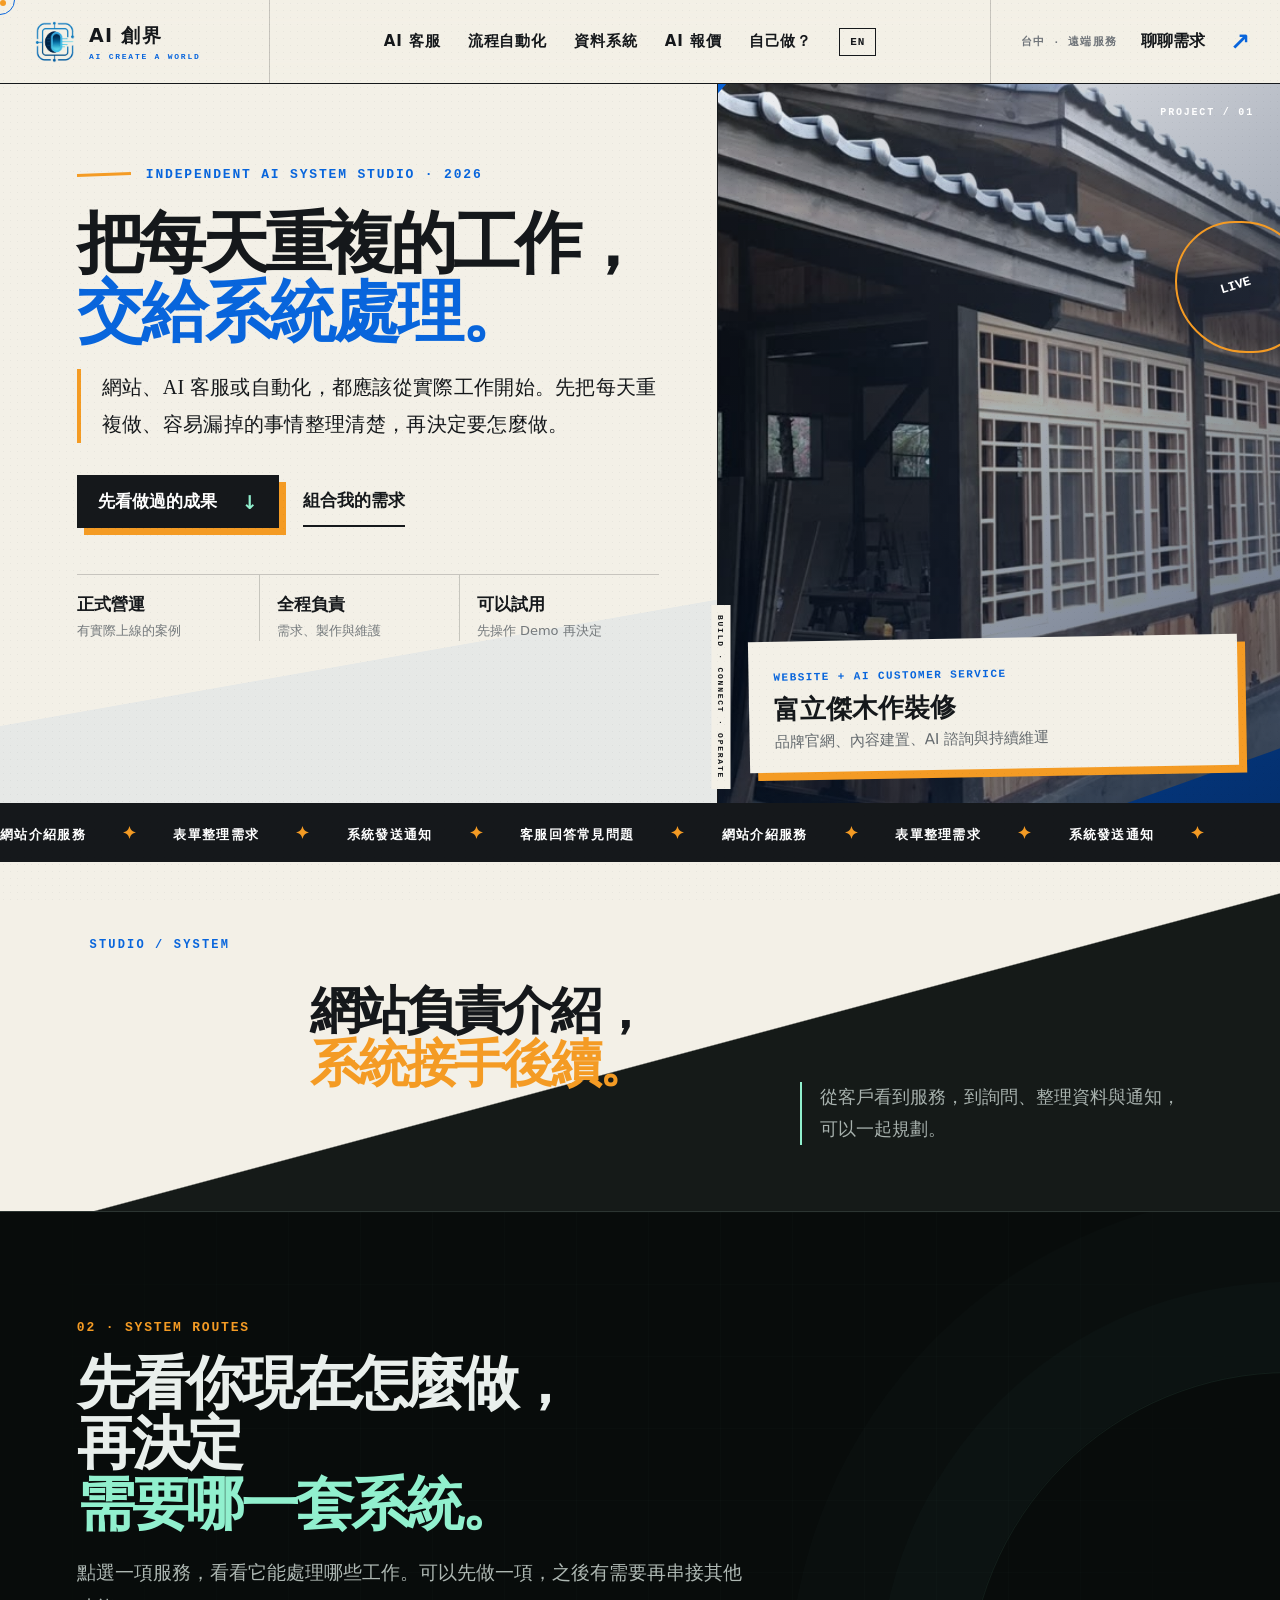
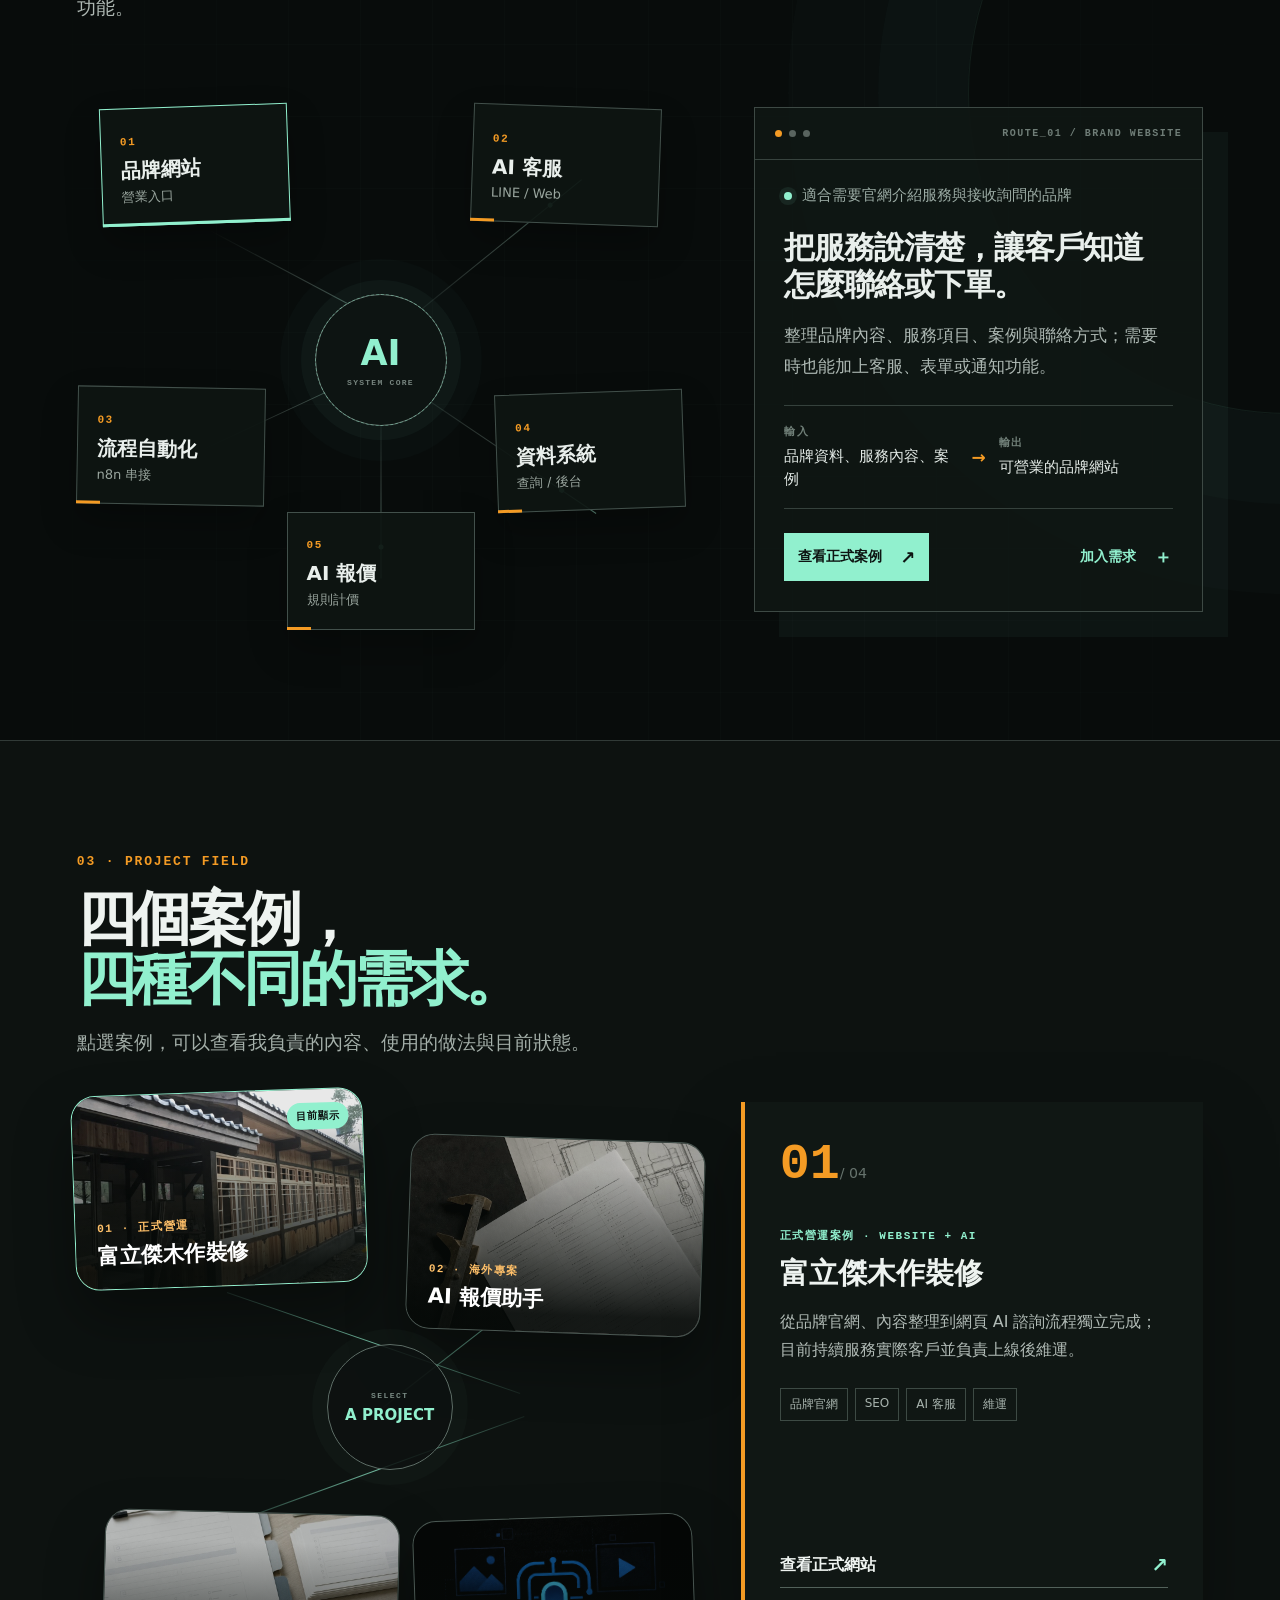
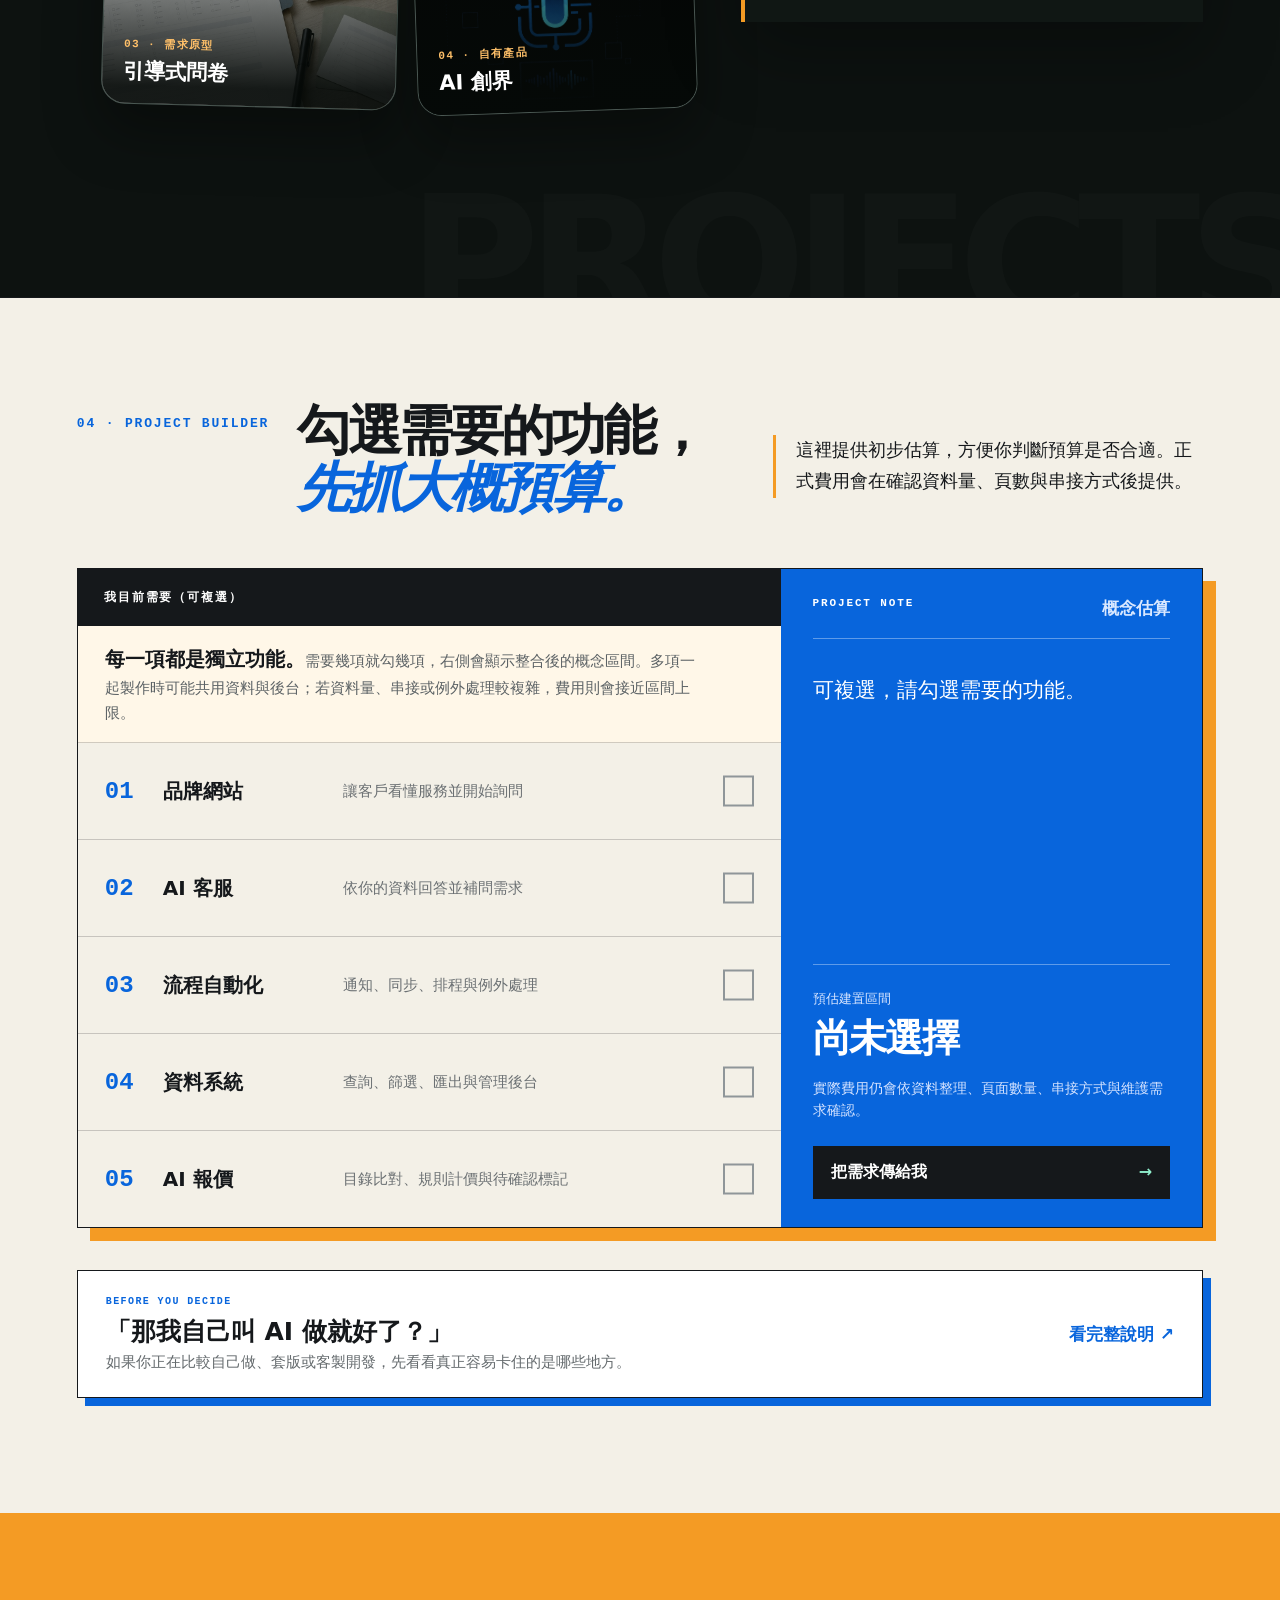
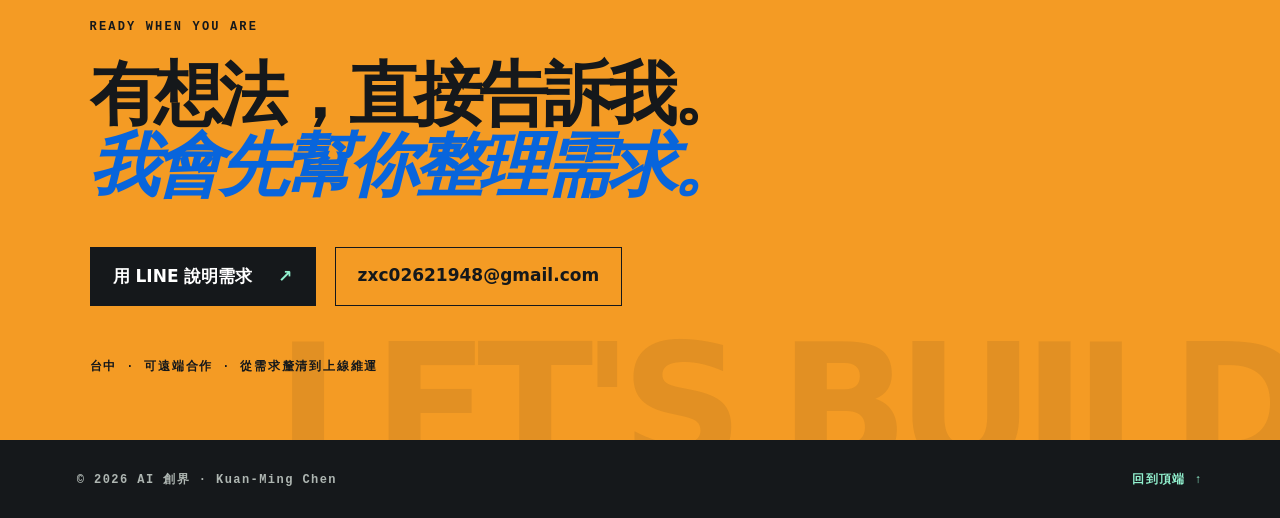
==== commit e4d80bd9: "Fix navigation and service page overlap" ====
--- a/index.html
+++ b/index.html
@@ -24,15 +24,17 @@
   <div class="cursor-dot" aria-hidden="true"></div>
   <div class="cursor-ring" aria-hidden="true"></div>
 
-  <header class="v2-nav" aria-label="主要導覽">
+  <header class="v2-nav home-nav" aria-label="主要導覽">
     <a class="v2-brand" href="#top" aria-label="AI 創界首頁">
       <img src="aicreate-icon.png" alt="" width="48" height="48">
       <span><b>AI 創界</b><small>AI CREATE A WORLD</small></span>
     </a>
     <nav>
-      <a href="#systems">服務系統</a>
-      <a href="#projects">實際案例</a>
-      <a href="#builder">組合需求</a>
+      <a href="service-ai-kefu.html">AI 客服</a>
+      <a href="service-n8n.html">流程自動化</a>
+      <a href="service-form.html">資料系統</a>
+      <a href="service-quote.html">AI 報價</a>
+      <a href="why-not-diy.html">自己做？</a>
       <a class="lang-switch" href="en/" lang="en" hreflang="en">EN</a>
     </nav>
     <a class="mobile-lang-switch" href="en/" lang="en" hreflang="en" aria-label="English version">EN</a>
--- a/style-v2.css
+++ b/style-v2.css
@@ -38,6 +38,7 @@
 .v2-nav nav{display:flex;align-items:center;justify-content:center;gap:44px;font-size:13px;font-weight:700;letter-spacing:.08em}
 .v2-nav nav a{position:relative}.v2-nav nav a::after{content:"";position:absolute;left:0;right:100%;bottom:-8px;height:2px;background:var(--orange);transition:right .25s}.v2-nav nav a:hover::after,.v2-nav nav a:focus-visible::after{right:0}
 .nav-talk{display:flex;align-items:center;justify-content:space-between;gap:18px;padding:0 30px;border-left:1px solid var(--line);font-weight:900}.nav-talk span{font:600 9px var(--mono);color:#70757a;letter-spacing:.13em}.nav-talk b{color:var(--blue);font-size:24px;transition:transform .2s}.nav-talk:hover b{transform:translate(5px,-3px)}
+.home-nav{grid-template-columns:270px 1fr 290px}.home-nav nav{gap:27px;font-size:14px;letter-spacing:.045em}
 
 .atelier{min-height:720px;display:grid;grid-template-columns:56% 44%;position:relative;border-bottom:1px solid var(--ink);overflow:hidden;background:var(--paper)}
 .atelier::before{content:"";position:absolute;left:0;right:44%;bottom:0;height:34%;background:linear-gradient(170deg,transparent 0 45%,rgba(8,101,220,.055) 45.2% 100%);pointer-events:none}
@@ -116,6 +117,7 @@
 
 @media(max-width:1100px){
   .v2-nav{grid-template-columns:255px 1fr 240px}.nav-talk span{display:none}
+  .home-nav{grid-template-columns:225px 1fr 190px}.home-nav nav{gap:15px;font-size:12px}.home-nav .v2-brand{padding-inline:24px}.home-nav .nav-talk{padding-inline:20px}
   .atelier{grid-template-columns:1fr}.atelier-copy{padding:65px 6vw 55px}.atelier-work{height:590px;border-left:0;border-top:1px solid var(--ink)}.atelier::before,.hero-sideword{display:none}.atelier h1 em{white-space:normal}
   .threshold{grid-template-columns:160px 1fr}.threshold>span{grid-column:2;margin-top:35px}
   .control-room{grid-template-columns:1fr}.service-map{max-width:760px;width:100%;margin:auto}.system-console{max-width:720px;margin:auto}
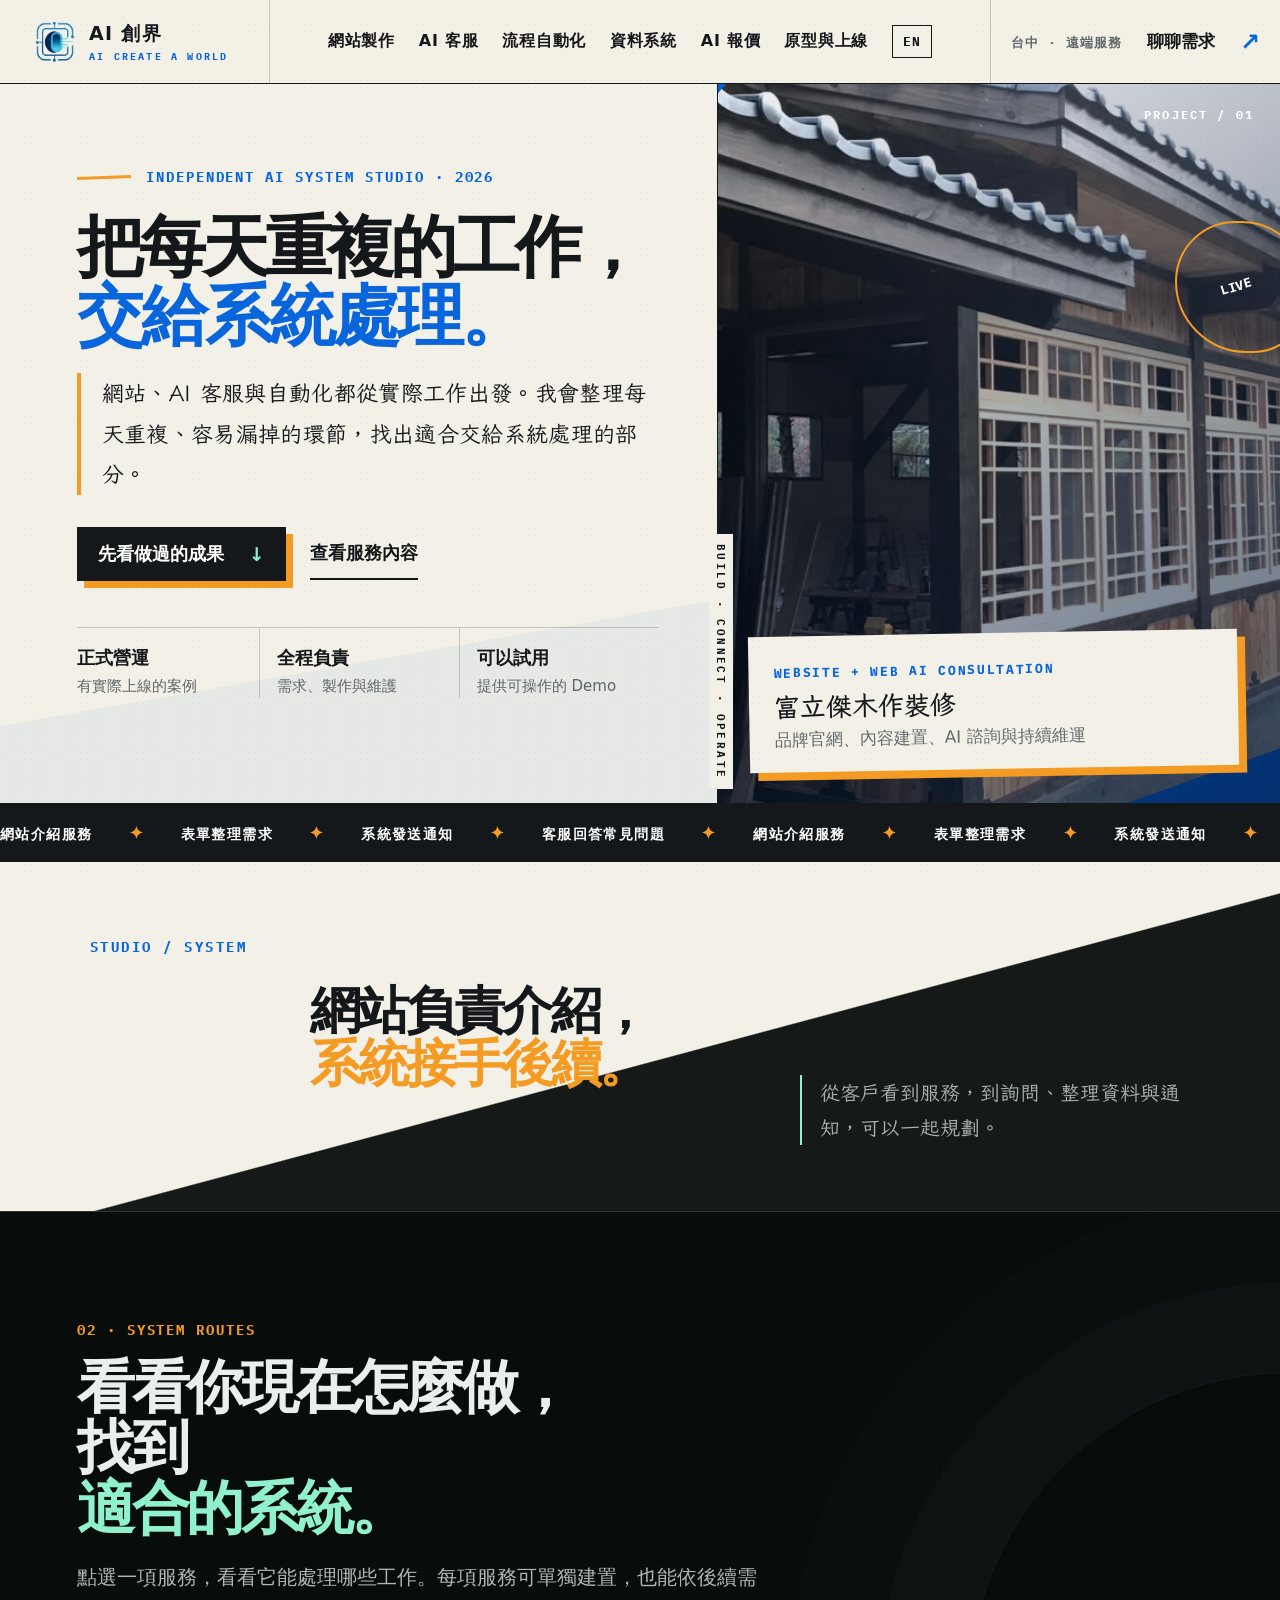
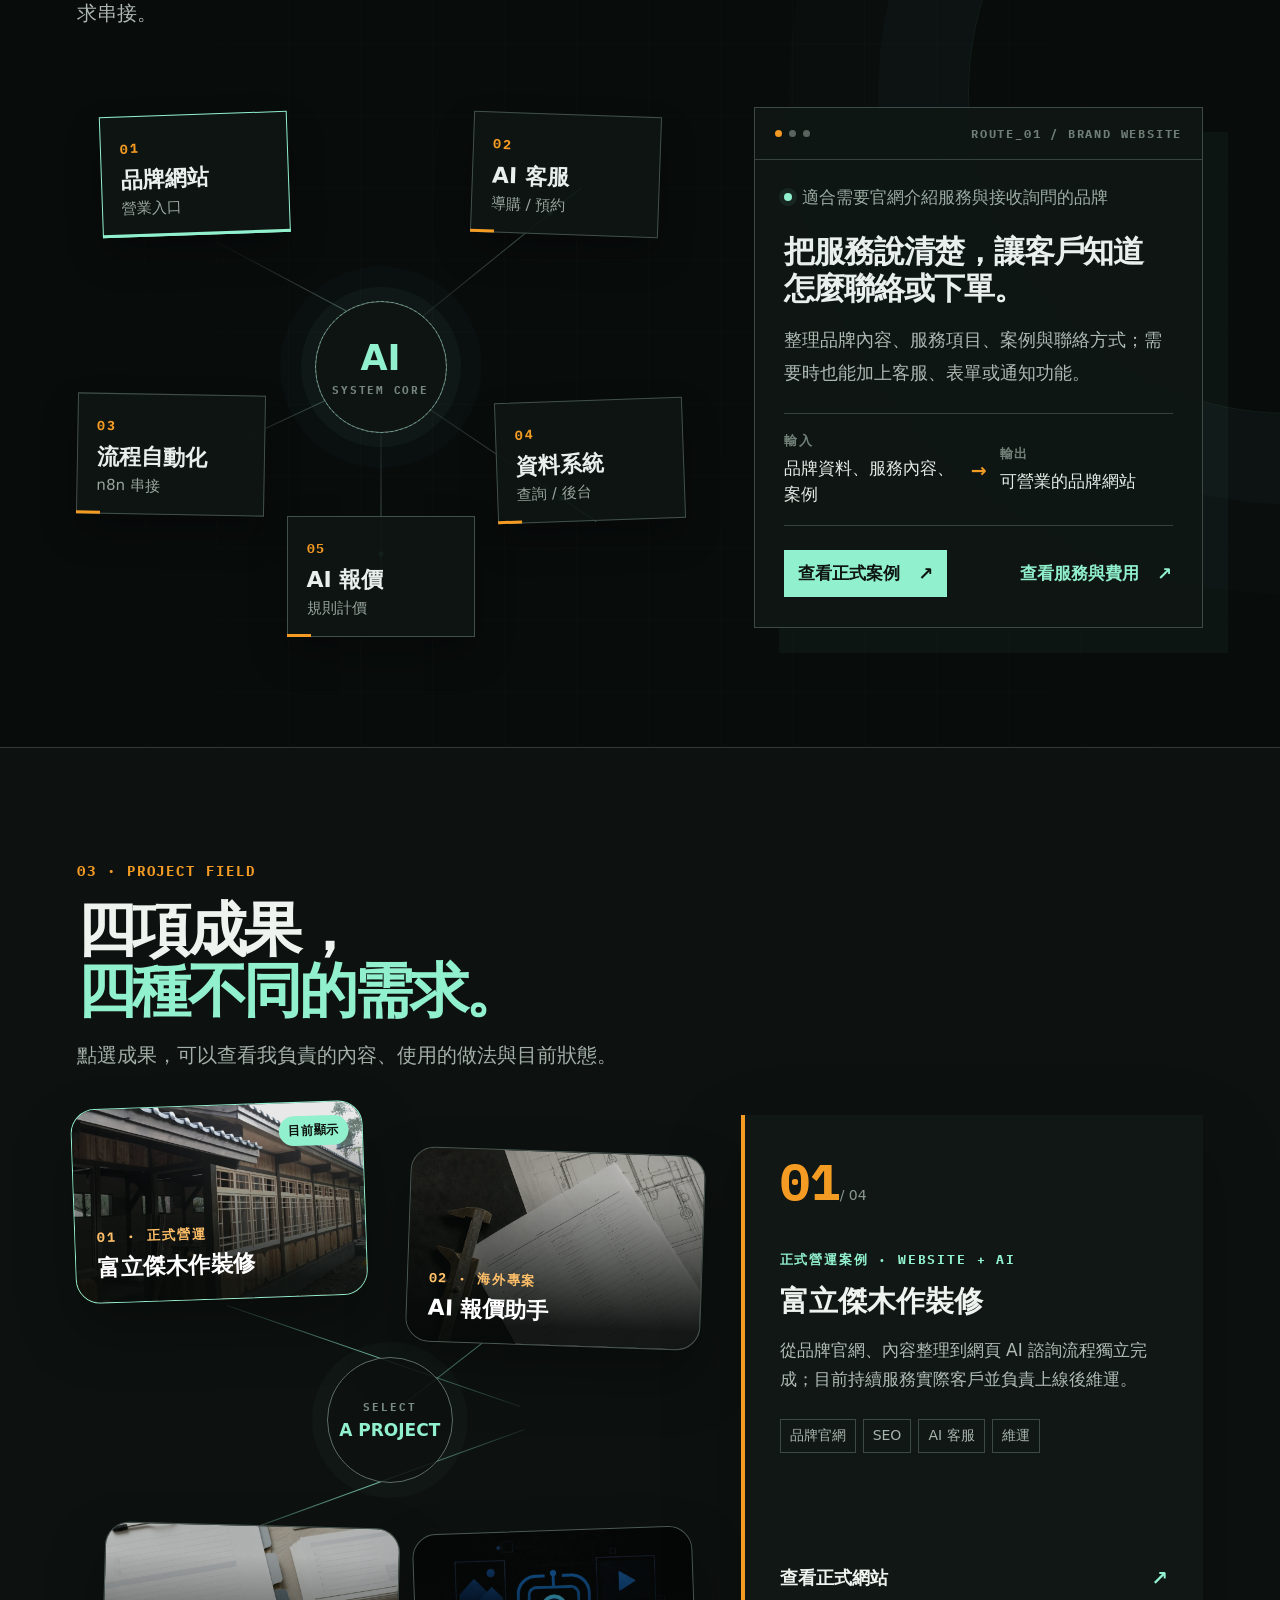
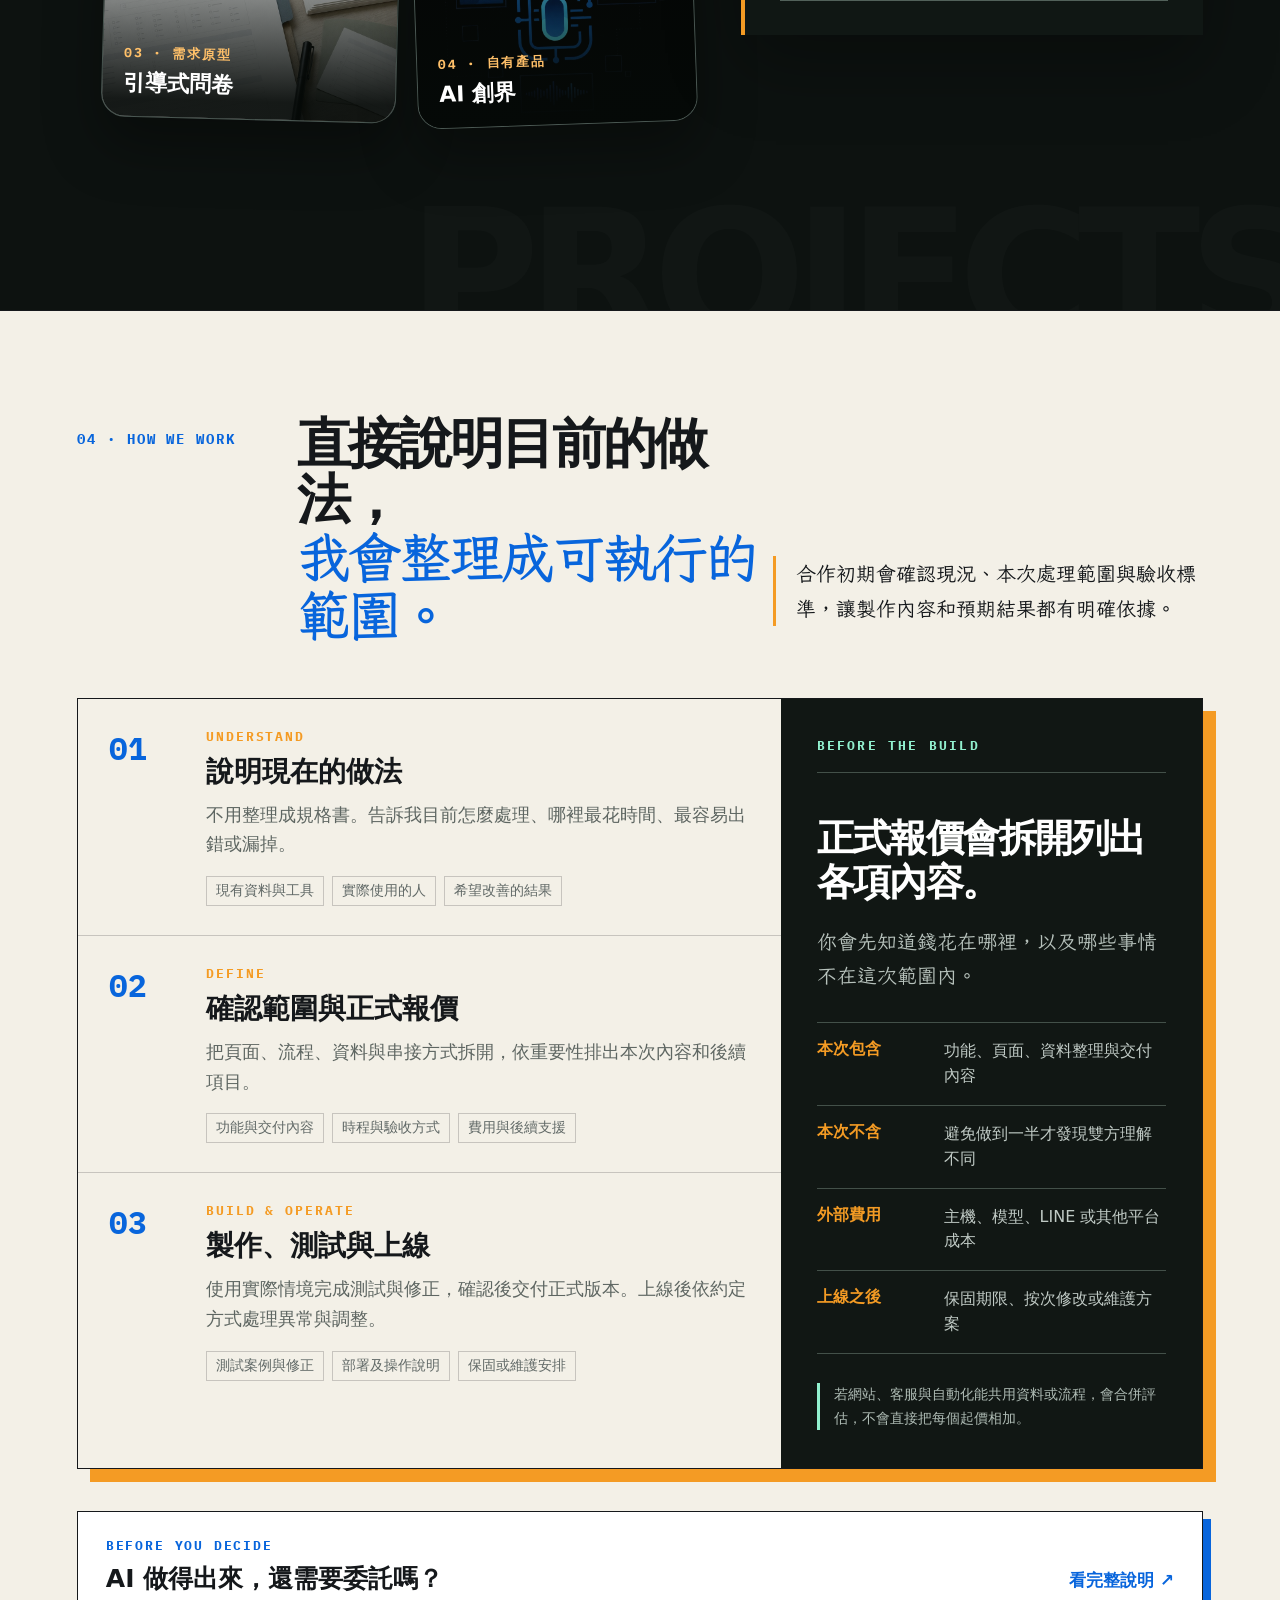
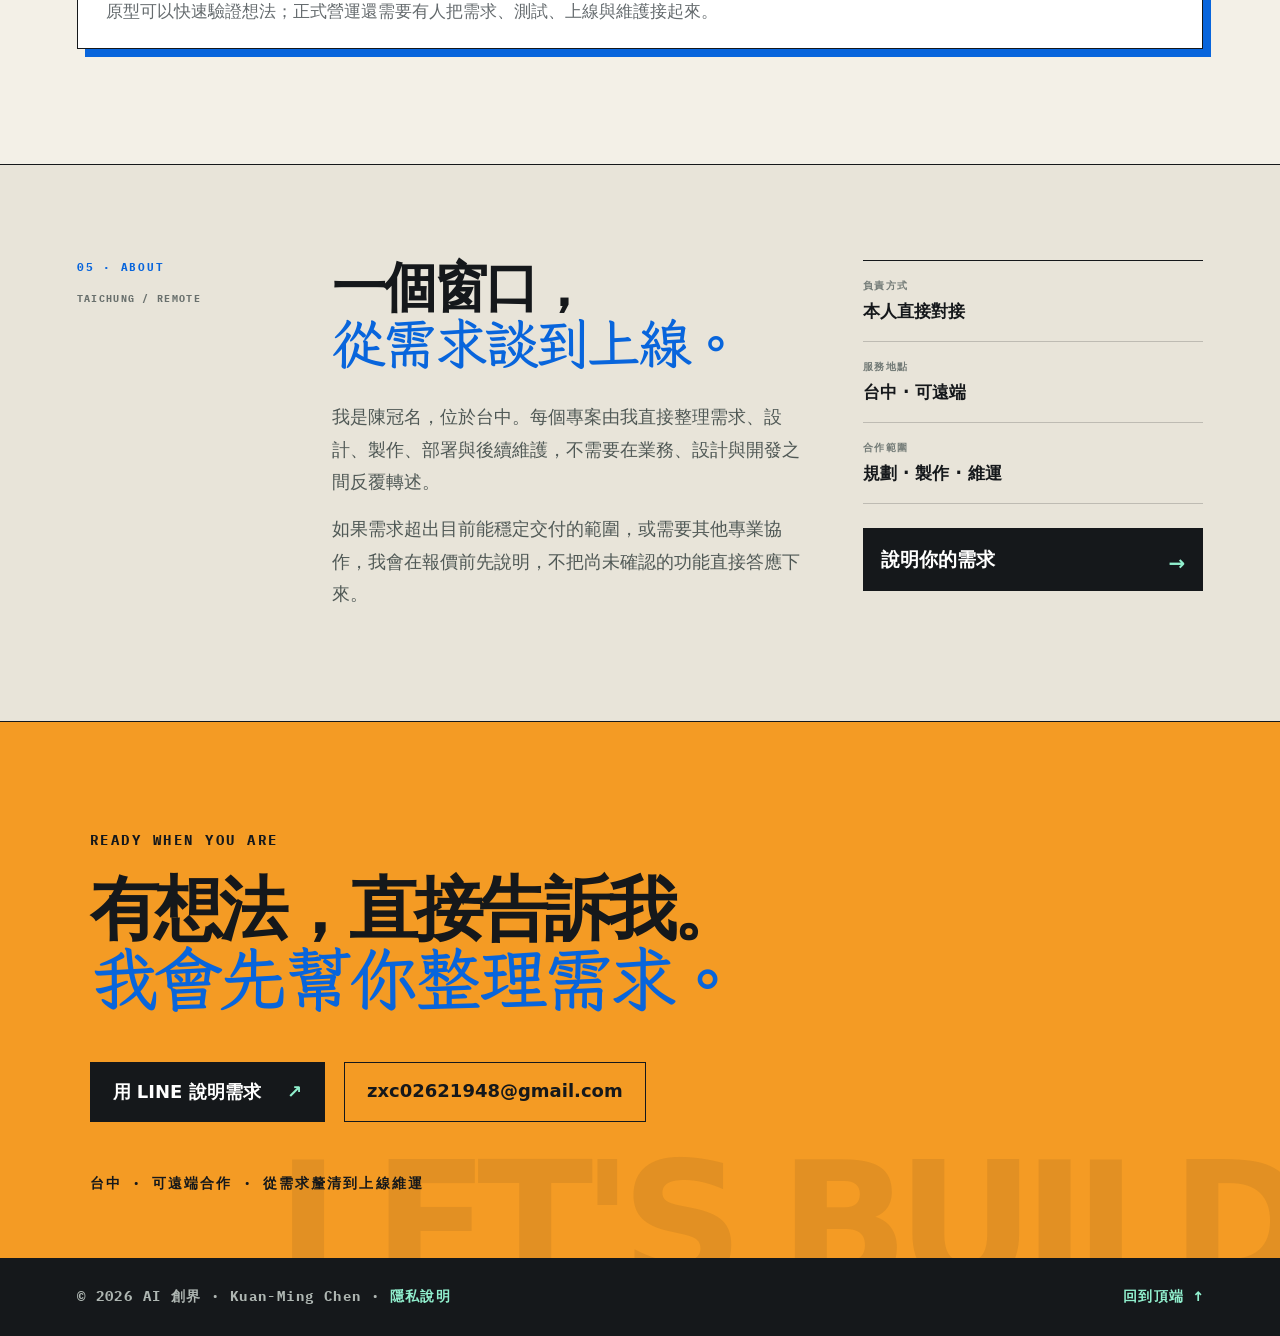
==== commit 9467a622: "網站改版：新增網站製作頁與隱私頁、統一版型與導覽、AI客服改為導購/諮詢定位、英文版補齊並明確書面溝通 Co-Authored-By: Claude Opus 4.8 <noreply@anthrop" ====
--- a/index.html
+++ b/index.html
@@ -18,6 +18,7 @@
   <meta name="twitter:card" content="summary_large_image">
   <link rel="icon" href="aicreate-icon.png">
   <link rel="stylesheet" href="style-v2.css">
+  <link rel="stylesheet" href="site-shell.css">
 </head>
 <body>
   <a class="skip-link" href="#main">跳到主要內容</a>
@@ -30,14 +31,15 @@
       <span><b>AI 創界</b><small>AI CREATE A WORLD</small></span>
     </a>
     <nav>
+      <a href="service-web.html">網站製作</a>
       <a href="service-ai-kefu.html">AI 客服</a>
       <a href="service-n8n.html">流程自動化</a>
       <a href="service-form.html">資料系統</a>
       <a href="service-quote.html">AI 報價</a>
-      <a href="why-not-diy.html">自己做？</a>
-      <a class="lang-switch" href="en/" lang="en" hreflang="en">EN</a>
+      <a href="why-not-diy.html">原型與上線</a>
+      <a class="lang-switch" href="en/index.html" lang="en" hreflang="en">EN</a>
     </nav>
-    <a class="mobile-lang-switch" href="en/" lang="en" hreflang="en" aria-label="English version">EN</a>
+    <a class="mobile-lang-switch" href="en/index.html" lang="en" hreflang="en" aria-label="English version">EN</a>
     <a class="nav-talk" href="#contact"><span>台中 · 遠端服務</span>聊聊需求 <b>↗</b></a>
   </header>
 
@@ -46,15 +48,15 @@
       <div class="atelier-copy">
         <p class="overline"><span></span>INDEPENDENT AI SYSTEM STUDIO · 2026</p>
         <h1>把每天重複的工作，<br><em>交給系統<span class="mobile-break"><br></span>處理。</em></h1>
-        <p class="atelier-lead">網站、AI 客服或自動化，都應該從實際工作開始。先把每天重複做、容易漏掉的事情整理清楚，再決定要怎麼做。</p>
+        <p class="atelier-lead">網站、AI 客服與自動化都從實際工作出發。我會整理每天重複、容易漏掉的環節，找出適合交給系統處理的部分。</p>
         <div class="hero-actions">
           <a class="ink-button" href="#projects">先看做過的成果 <span>↓</span></a>
-          <a class="line-button" href="#builder">組合我的需求</a>
+          <a class="line-button" href="#systems">查看服務內容</a>
         </div>
         <div class="hero-proof" aria-label="服務特點">
           <span><b>正式營運</b><small>有實際上線的案例</small></span>
           <span><b>全程負責</b><small>需求、製作與維護</small></span>
-          <span><b>可以試用</b><small>先操作 Demo 再決定</small></span>
+          <span><b>可以試用</b><small>提供可操作的 Demo</small></span>
         </div>
       </div>
 
@@ -63,7 +65,7 @@
         <img src="case-fulijie.jpg" alt="富立傑木作裝修品牌網站畫面" width="1200" height="630">
         <div class="orbit-stamp"><span>LIVE</span></div>
         <div class="work-note">
-          <small>WEBSITE + AI CUSTOMER SERVICE</small>
+          <small>WEBSITE + WEB AI CONSULTATION</small>
           <strong>富立傑木作裝修</strong>
           <p>品牌官網、內容建置、AI 諮詢與持續維運</p>
         </div>
@@ -85,8 +87,8 @@
       <div class="system-grid" aria-hidden="true"></div>
       <div class="systems-head">
         <p class="dark-overline">02 · SYSTEM ROUTES</p>
-        <h2>先看你現在怎麼做，<br>再決定<span>需要哪一套系統。</span></h2>
-        <p>點選一項服務，看看它能處理哪些工作。可以先做一項，之後有需要再串接其他功能。</p>
+        <h2>看看你現在怎麼做，<br>找到<span>適合的系統。</span></h2>
+        <p>點選一項服務，看看它能處理哪些工作。每項服務可單獨建置，也能依後續需求串接。</p>
       </div>
 
       <div class="control-room">
@@ -98,24 +100,24 @@
           <span class="connector connector-e"></span>
           <div class="core" aria-hidden="true"><i></i><b>AI</b><small>SYSTEM CORE</small></div>
 
-          <button class="service-node node-web active" type="button" role="tab" aria-selected="true" data-service="web">
+          <button class="service-node node-web active" id="serviceTabWeb" type="button" role="tab" aria-selected="true" aria-controls="servicePanel" tabindex="0" data-service="web">
             <small>01</small><b>品牌網站</b><span>營業入口</span>
           </button>
-          <button class="service-node node-chat" type="button" role="tab" aria-selected="false" data-service="chat">
-            <small>02</small><b>AI 客服</b><span>LINE / Web</span>
-          </button>
-          <button class="service-node node-flow" type="button" role="tab" aria-selected="false" data-service="flow">
+          <button class="service-node node-chat" id="serviceTabChat" type="button" role="tab" aria-selected="false" aria-controls="servicePanel" tabindex="-1" data-service="chat">
+            <small>02</small><b>AI 客服</b><span>導購 / 預約</span>
+          </button>
+          <button class="service-node node-flow" id="serviceTabFlow" type="button" role="tab" aria-selected="false" aria-controls="servicePanel" tabindex="-1" data-service="flow">
             <small>03</small><b>流程自動化</b><span>n8n 串接</span>
           </button>
-          <button class="service-node node-data" type="button" role="tab" aria-selected="false" data-service="data">
+          <button class="service-node node-data" id="serviceTabData" type="button" role="tab" aria-selected="false" aria-controls="servicePanel" tabindex="-1" data-service="data">
             <small>04</small><b>資料系統</b><span>查詢 / 後台</span>
           </button>
-          <button class="service-node node-quote" type="button" role="tab" aria-selected="false" data-service="quote">
+          <button class="service-node node-quote" id="serviceTabQuote" type="button" role="tab" aria-selected="false" aria-controls="servicePanel" tabindex="-1" data-service="quote">
             <small>05</small><b>AI 報價</b><span>規則計價</span>
           </button>
         </div>
 
-        <article class="system-console" aria-live="polite">
+        <article class="system-console" id="servicePanel" role="tabpanel" aria-labelledby="serviceTabWeb" aria-live="polite">
           <div class="console-bar"><span></span><span></span><span></span><b id="serviceCode">ROUTE_01 / BRAND WEBSITE</b></div>
           <p class="console-state"><i></i><span id="serviceStatus">適合需要官網介紹服務與接收詢問的品牌</span></p>
           <h3 id="serviceTitle">把服務說清楚，讓客戶知道怎麼聯絡或下單。</h3>
@@ -128,8 +130,7 @@
           <div class="system-console-actions">
             <a id="serviceProofLink" href="#projects">查看正式案例 <span>↗</span></a>
             <a id="serviceDemoLink" href="" hidden>開啟網頁版 Demo <span>↗</span></a>
-            <a id="serviceDetailLink" href="" hidden>服務完整說明 <span>↗</span></a>
-            <a id="serviceLink" href="#builder">加入需求 <span>＋</span></a>
+            <a id="serviceLink" href="service-web.html">查看服務與費用 <span>↗</span></a>
           </div>
           <p class="service-proof-note" id="serviceProofNote" hidden></p>
         </article>
@@ -139,8 +140,8 @@
     <section class="projects" id="projects">
       <div class="projects-head">
         <p class="light-overline">03 · PROJECT FIELD</p>
-        <h2>四個案例，<br><em>四種不同的需求。</em></h2>
-        <p>點選案例，可以查看我負責的內容、使用的做法與目前狀態。</p>
+        <h2>四項成果，<br><em>四種不同的需求。</em></h2>
+        <p>點選成果，可以查看我負責的內容、使用的做法與目前狀態。</p>
       </div>
 
       <div class="project-explorer">
@@ -151,19 +152,19 @@
         <div class="field-core" aria-hidden="true"><span>SELECT</span><b>A PROJECT</b></div>
 
         <button class="project-node project-one active" type="button" data-project="fulijie" aria-pressed="true">
-          <img src="case-fulijie.jpg" alt="富立傑木作裝修網站">
+          <img src="case-fulijie.jpg" alt="富立傑木作裝修網站" width="1200" height="630">
           <span><small>01 · 正式營運</small><b>富立傑木作裝修</b></span>
         </button>
         <button class="project-node project-two" type="button" data-project="quote" aria-pressed="false">
-          <img src="case-quote-editorial.jpg" alt="AI 報價助手">
+          <img src="case-quote-editorial.jpg" alt="AI 報價助手" width="900" height="1200">
           <span><small>02 · 海外專案</small><b>AI 報價助手</b></span>
         </button>
         <button class="project-node project-three" type="button" data-project="survey" aria-pressed="false">
-          <img src="case-survey-editorial.jpg" alt="引導式問卷系統">
+          <img src="case-survey-editorial.jpg" alt="引導式問卷系統" width="900" height="1200">
           <span><small>03 · 需求原型</small><b>引導式問卷</b></span>
         </button>
         <button class="project-node project-four" type="button" data-project="aicreate" aria-pressed="false">
-          <img src="aicreate-selector-cover.png" alt="AI 創界內容平台">
+          <img src="aicreate-selector-cover.webp" alt="AI 創界內容平台" width="900" height="900">
           <span><small>04 · 自有產品</small><b>AI 創界</b></span>
         </button>
       </div>
@@ -181,41 +182,57 @@
       </div>
     </section>
 
-    <section class="builder" id="builder">
-      <div class="builder-title">
-        <p class="blue-overline">04 · PROJECT BUILDER</p>
-        <h2>勾選需要的功能，<br><em>先抓大概預算。</em></h2>
-        <p>這裡提供初步估算，方便你判斷預算是否合適。正式費用會在確認資料量、頁數與串接方式後提供。</p>
-      </div>
-
-      <div class="builder-board">
-        <fieldset class="build-options" aria-describedby="multiHint">
-          <legend>我目前需要（可複選）</legend>
-          <p class="multi-note" id="multiHint"><b>每一項都是獨立功能。</b>需要幾項就勾幾項，右側會顯示整合後的概念區間。多項一起製作時可能共用資料與後台；若資料量、串接或例外處理較複雜，費用則會接近區間上限。</p>
-          <label><input type="checkbox" value="18000" data-label="品牌網站"><span><i>01</i><b>品牌網站</b><small>讓客戶看懂服務並開始詢問</small></span></label>
-          <label><input type="checkbox" value="35000" data-label="AI 客服"><span><i>02</i><b>AI 客服</b><small>依你的資料回答並補問需求</small></span></label>
-          <label><input type="checkbox" value="20000" data-label="流程自動化"><span><i>03</i><b>流程自動化</b><small>通知、同步、排程與例外處理</small></span></label>
-          <label><input type="checkbox" value="50000" data-label="資料系統"><span><i>04</i><b>資料系統</b><small>查詢、篩選、匯出與管理後台</small></span></label>
-          <label><input type="checkbox" value="40000" data-label="AI 報價"><span><i>05</i><b>AI 報價</b><small>目錄比對、規則計價與待確認標記</small></span></label>
-        </fieldset>
-
-        <aside class="estimate" aria-live="polite">
-          <div class="estimate-top"><span>PROJECT NOTE</span><b>概念估算</b></div>
-          <p id="selectedSummary">可複選，請勾選需要的功能。</p>
-          <div class="estimate-price"><small>預估建置區間</small><strong id="estimatePrice">尚未選擇</strong></div>
-          <p class="estimate-note" id="estimateNote">實際費用仍會依資料整理、頁面數量、串接方式與維護需求確認。</p>
-          <a href="#contact">把需求傳給我 <b>→</b></a>
+    <section class="process-section" id="process">
+      <div class="process-head">
+        <p class="blue-overline">04 · HOW WE WORK</p>
+        <h2>直接說明目前的做法，<br><em>我會整理成可執行的範圍。</em></h2>
+        <p>合作初期會確認現況、本次處理範圍與驗收標準，讓製作內容和預期結果都有明確依據。</p>
+      </div>
+
+      <div class="process-board">
+        <div class="process-steps">
+          <article><span>01</span><small>UNDERSTAND</small><h3>說明現在的做法</h3><p>不用整理成規格書。告訴我目前怎麼處理、哪裡最花時間、最容易出錯或漏掉。</p><ul><li>現有資料與工具</li><li>實際使用的人</li><li>希望改善的結果</li></ul></article>
+          <article><span>02</span><small>DEFINE</small><h3>確認範圍與正式報價</h3><p>把頁面、流程、資料與串接方式拆開，依重要性排出本次內容和後續項目。</p><ul><li>功能與交付內容</li><li>時程與驗收方式</li><li>費用與後續支援</li></ul></article>
+          <article><span>03</span><small>BUILD & OPERATE</small><h3>製作、測試與上線</h3><p>使用實際情境完成測試與修正，確認後交付正式版本。上線後依約定方式處理異常與調整。</p><ul><li>測試案例與修正</li><li>部署及操作說明</li><li>保固或維護安排</li></ul></article>
+        </div>
+
+        <aside class="scope-note">
+          <small>BEFORE THE BUILD</small>
+          <h3>正式報價會拆開列出各項內容。</h3>
+          <p>你會先知道錢花在哪裡，以及哪些事情不在這次範圍內。</p>
+          <dl>
+            <div><dt>本次包含</dt><dd>功能、頁面、資料整理與交付內容</dd></div>
+            <div><dt>本次不含</dt><dd>避免做到一半才發現雙方理解不同</dd></div>
+            <div><dt>外部費用</dt><dd>主機、模型、LINE 或其他平台成本</dd></div>
+            <div><dt>上線之後</dt><dd>保固期限、按次修改或維護方案</dd></div>
+          </dl>
+          <span>若網站、客服與自動化能共用資料或流程，會合併評估，不會直接把每個起價相加。</span>
         </aside>
       </div>
 
       <a class="objection-card" href="why-not-diy.html">
         <div>
           <small>BEFORE YOU DECIDE</small>
-          <strong>「那我自己叫 AI 做就好了？」</strong>
-          <p>如果你正在比較自己做、套版或客製開發，先看看真正容易卡住的是哪些地方。</p>
+          <strong>AI 做得出來，還需要委託嗎？</strong>
+          <p>原型可以快速驗證想法；正式營運還需要有人把需求、測試、上線與維護接起來。</p>
         </div>
         <span>看完整說明 ↗</span>
       </a>
+    </section>
+
+    <section class="studio-about" aria-labelledby="studio-about-title">
+      <div class="studio-about-label"><span>05 · ABOUT</span><b>TAICHUNG / REMOTE</b></div>
+      <div class="studio-about-copy">
+        <h2 id="studio-about-title">一個窗口，<br><em>從需求談到上線。</em></h2>
+        <p>我是陳冠名，位於台中。每個專案由我直接整理需求、設計、製作、部署與後續維護，不需要在業務、設計與開發之間反覆轉述。</p>
+        <p>如果需求超出目前能穩定交付的範圍，或需要其他專業協作，我會在報價前先說明，不把尚未確認的功能直接答應下來。</p>
+      </div>
+      <div class="studio-about-facts" aria-label="合作方式">
+        <span><small>負責方式</small><b>本人直接對接</b></span>
+        <span><small>服務地點</small><b>台中 · 可遠端</b></span>
+        <span><small>合作範圍</small><b>規劃 · 製作 · 維運</b></span>
+        <a href="#contact">說明你的需求 <b>→</b></a>
+      </div>
     </section>
 
     <section class="contact" id="contact">
@@ -223,17 +240,18 @@
       <h2>有想法，直接告訴我。<br><em>我會先幫你整理需求。</em></h2>
       <div class="contact-actions">
         <a href="https://line.me/ti/p/~0989285996">用 LINE 說明需求 <span>↗</span></a>
-        <a href="mailto:zxc02621948@gmail.com">zxc02621948@gmail.com</a>
+        <a id="contactEmail" href="mailto:zxc02621948@gmail.com">zxc02621948@gmail.com</a>
       </div>
       <small>台中 · 可遠端合作 · 從需求釐清到上線維運</small>
     </section>
   </main>
 
-  <footer><span>© 2026 AI 創界 · Kuan-Ming Chen</span><a href="#top">回到頂端 ↑</a></footer>
+  <footer><span>© 2026 AI 創界 · Kuan-Ming Chen · <a href="privacy.html">隱私說明</a></span><a href="#top">回到頂端 ↑</a></footer>
   <script type="application/ld+json">
   {
     "@context": "https://schema.org",
     "@type": "ProfessionalService",
+    "@id": "https://service.aicreateaworld.com/#organization",
     "name": "AI 創界｜接案服務",
     "url": "https://service.aicreateaworld.com/",
     "logo": "https://service.aicreateaworld.com/aicreate-icon.png",
@@ -259,6 +277,7 @@
       y=l.getElementsByTagName(r)[0];y.parentNode.insertBefore(t,y);
     })(window,document,"clarity","script","xpzesodivu");
   </script>
+  <script src="site-shell.js"></script>
   <script src="v2.js"></script>
 </body>
 </html>
--- a/style-v2.css
+++ b/style-v2.css
@@ -17,27 +17,10 @@
 *{box-sizing:border-box}
 html{scroll-behavior:smooth;background:var(--paper)}
 body{margin:0;color:var(--ink);background:var(--paper);font-family:var(--sans);overflow-x:hidden}
-body::before{content:"";position:fixed;inset:0;z-index:50;pointer-events:none;opacity:.19;background-image:radial-gradient(rgba(21,24,27,.24) .45px,transparent .6px),radial-gradient(rgba(255,255,255,.8) .5px,transparent .65px);background-size:7px 7px,9px 9px;background-position:0 0,4px 5px;mix-blend-mode:multiply}
 a{color:inherit;text-decoration:none}
 button,input{font:inherit}
 button{color:inherit}
 img{display:block;max-width:100%}
-.skip-link{position:fixed;left:16px;top:-80px;z-index:100;background:#fff;padding:12px 18px;border:2px solid var(--blue)}
-.skip-link:focus{top:16px}
-
-.cursor-dot,.cursor-ring{position:fixed;left:0;top:0;z-index:90;pointer-events:none;border-radius:50%;opacity:0;transition:opacity .2s}
-.cursor-dot{width:6px;height:6px;background:var(--orange)}
-.cursor-ring{width:30px;height:30px;border:1px solid currentColor;color:var(--blue);transition:width .2s,height .2s,color .2s,opacity .2s}
-body.cursor-ready .cursor-dot,body.cursor-ready .cursor-ring{opacity:1}
-body.cursor-link .cursor-ring{width:45px;height:45px;color:var(--orange)}
-
-.v2-nav{height:84px;display:grid;grid-template-columns:290px 1fr 330px;align-items:stretch;border-bottom:1px solid var(--ink);background:rgba(243,240,231,.92);backdrop-filter:blur(12px);position:sticky;top:0;z-index:40}
-.v2-brand{display:flex;align-items:center;gap:13px;padding:0 34px;border-right:1px solid var(--line)}
-.v2-brand img{width:42px;height:42px;object-fit:contain}
-.v2-brand b{display:block;font-size:19px;letter-spacing:.07em}.v2-brand small{display:block;margin-top:3px;color:var(--blue);font:700 8px var(--mono);letter-spacing:.22em}
-.v2-nav nav{display:flex;align-items:center;justify-content:center;gap:44px;font-size:13px;font-weight:700;letter-spacing:.08em}
-.v2-nav nav a{position:relative}.v2-nav nav a::after{content:"";position:absolute;left:0;right:100%;bottom:-8px;height:2px;background:var(--orange);transition:right .25s}.v2-nav nav a:hover::after,.v2-nav nav a:focus-visible::after{right:0}
-.nav-talk{display:flex;align-items:center;justify-content:space-between;gap:18px;padding:0 30px;border-left:1px solid var(--line);font-weight:900}.nav-talk span{font:600 9px var(--mono);color:#70757a;letter-spacing:.13em}.nav-talk b{color:var(--blue);font-size:24px;transition:transform .2s}.nav-talk:hover b{transform:translate(5px,-3px)}
 .home-nav{grid-template-columns:270px 1fr 290px}.home-nav nav{gap:27px;font-size:14px;letter-spacing:.045em}
 
 .atelier{min-height:720px;display:grid;grid-template-columns:56% 44%;position:relative;border-bottom:1px solid var(--ink);overflow:hidden;background:var(--paper)}
@@ -46,7 +29,7 @@
 .overline,.light-overline,.blue-overline,.dark-overline{font:800 11px var(--mono);letter-spacing:.17em;text-transform:uppercase}.overline{display:flex;align-items:center;gap:15px;color:var(--blue)}.overline span{width:54px;height:3px;background:var(--orange);transform:rotate(-2deg)}
 .atelier h1{font-size:clamp(57px,5.25vw,86px);line-height:1.02;letter-spacing:-.065em;margin:27px 0 23px;font-weight:900;max-width:790px}
 .atelier h1 em{font-family:var(--sans);font-style:normal;color:var(--blue);font-weight:900;letter-spacing:-.045em;white-space:nowrap}.mobile-break{display:none}
-.atelier-lead{max-width:600px;font-family:var(--serif);font-size:18px;line-height:1.85;letter-spacing:.015em;border-left:4px solid var(--orange);padding-left:21px;margin:0 0 32px}
+.atelier-lead{max-width:600px;font-family:var(--narrative);font-size:18px;line-height:1.85;letter-spacing:.015em;border-left:4px solid var(--orange);padding-left:21px;margin:0 0 32px}
 .hero-actions{display:flex;align-items:center;gap:24px}.ink-button{display:inline-flex;align-items:center;gap:25px;padding:15px 21px;background:var(--ink);color:#fff;font-weight:900;box-shadow:7px 7px 0 var(--orange);transition:.25s}.ink-button:hover{transform:translate(-2px,-2px);box-shadow:10px 10px 0 var(--orange)}.ink-button span{color:var(--mint);font-size:19px}.line-button{font-weight:800;padding:13px 0;border-bottom:2px solid var(--ink)}
 .hero-proof{display:flex;margin-top:46px;border-top:1px solid var(--line);max-width:660px}.hero-proof span{flex:1;padding:18px 17px 0 0;margin-right:17px;border-right:1px solid var(--line)}.hero-proof span:last-child{border:0;margin:0}.hero-proof b,.hero-proof small{display:block}.hero-proof b{font-size:15px}.hero-proof small{font-size:11px;color:#74797c;margin-top:5px;line-height:1.4}
 
@@ -55,11 +38,11 @@
 .atelier-work>img{width:115%;height:100%;max-width:none;object-fit:cover;position:absolute;left:-10%;filter:saturate(.75) contrast(1.06);clip-path:polygon(10% 0,100% 0,100% 91%,72% 100%,0 100%,0 10%)}
 .work-index{position:absolute;right:26px;top:23px;z-index:4;color:#fff;font:800 10px var(--mono);letter-spacing:.18em}
 .orbit-stamp{position:absolute;right:-27px;top:137px;z-index:4;width:132px;height:132px;border:2px solid var(--orange);border-radius:48% 52% 43% 57%;animation:stamp-turn 17s linear infinite}.orbit-stamp span{position:absolute;left:43px;top:55px;color:#fff;font:900 13px var(--mono);transform:rotate(-17deg)}
-.work-note{position:absolute;left:31px;right:42px;bottom:34px;z-index:5;background:var(--paper);padding:21px 24px 19px;box-shadow:8px 8px 0 var(--orange);transform:rotate(-1deg)}.work-note small{color:var(--blue);font:800 9px var(--mono);letter-spacing:.13em}.work-note strong{display:block;margin:8px 0 5px;font:900 23px var(--serif)}.work-note p{font-size:12px;color:#646a6e;margin:0}
+.work-note{position:absolute;left:31px;right:42px;bottom:34px;z-index:5;background:var(--paper);padding:21px 24px 19px;box-shadow:8px 8px 0 var(--orange);transform:rotate(-1deg)}.work-note small{color:var(--blue);font:800 9px var(--mono);letter-spacing:.13em}.work-note strong{display:block;margin:8px 0 5px;font:700 23px var(--narrative)}.work-note p{font-size:12px;color:#646a6e;margin:0}
 .hero-sideword{position:absolute;right:43.7%;bottom:14px;z-index:5;writing-mode:vertical-rl;transform:translateX(50%);font:700 8px var(--mono);letter-spacing:.22em;background:var(--paper);padding:10px 5px}
 
 .signal-tape{height:54px;background:var(--ink);color:#fff;overflow:hidden;display:flex;align-items:center;white-space:nowrap;font:700 11px var(--mono);letter-spacing:.13em}.signal-tape div{animation:signal-move 24s linear infinite}.signal-tape b{color:var(--orange);font-size:17px;margin:0 27px}
-.threshold{min-height:350px;display:grid;grid-template-columns:220px 1fr 390px;align-items:center;padding:66px 7vw;background:linear-gradient(165deg,var(--paper) 0 54%,#151a18 54.2% 100%);border-bottom:1px solid #2c3532}.threshold>p{align-self:start;margin-top:10px;font:800 10px var(--mono);letter-spacing:.18em;color:var(--blue)}.threshold h2{font-size:clamp(43px,4vw,68px);line-height:1.03;letter-spacing:-.055em;margin:0}.threshold h2 em{font-style:normal;color:var(--orange)}.threshold>span{align-self:end;color:#a8b2ae;font-family:var(--serif);font-size:16px;line-height:1.7;border-left:2px solid var(--mint);padding-left:18px}
+.threshold{min-height:350px;display:grid;grid-template-columns:220px 1fr 390px;align-items:center;padding:66px 7vw;background:linear-gradient(165deg,var(--paper) 0 54%,#151a18 54.2% 100%);border-bottom:1px solid #2c3532}.threshold>p{align-self:start;margin-top:10px;font:800 10px var(--mono);letter-spacing:.18em;color:var(--blue)}.threshold h2{font-size:clamp(43px,4vw,68px);line-height:1.03;letter-spacing:-.055em;margin:0}.threshold h2 em{font-style:normal;color:var(--orange)}.threshold>span{align-self:end;color:#a8b2ae;font-family:var(--narrative);font-size:16px;line-height:1.7;border-left:2px solid var(--mint);padding-left:18px}
 
 .systems{min-height:1030px;background:var(--dark);color:#e9efec;position:relative;padding:95px 6vw 110px;overflow:hidden}.systems::before{content:"";position:absolute;width:640px;height:640px;border:1px solid rgba(145,240,206,.08);border-radius:50%;right:-330px;top:160px;box-shadow:0 0 0 90px rgba(145,240,206,.015),0 0 0 180px rgba(145,240,206,.01)}
 .system-grid{position:absolute;inset:0;opacity:.22;background-image:linear-gradient(rgba(145,240,206,.07) 1px,transparent 1px),linear-gradient(90deg,rgba(145,240,206,.07) 1px,transparent 1px);background-size:72px 72px;mask-image:linear-gradient(90deg,transparent,#000 20%,#000 80%,transparent)}
@@ -76,14 +59,13 @@
 .project-node{position:absolute;padding:0;border:1px solid #4a5752;background:#141c18;overflow:hidden;text-align:left;cursor:pointer;border-radius:24px;box-shadow:0 28px 55px rgba(0,0,0,.34);transition:transform .35s,border-color .35s;animation:project-float 6.5s ease-in-out infinite}.project-node::before{content:"目前顯示";position:absolute;visibility:hidden;z-index:4;right:13px;top:13px;padding:6px 9px;border-radius:99px;background:var(--mint);color:#0d1210;font:900 10px var(--sans);letter-spacing:.05em;opacity:0;transform:translateY(-5px);transition:.25s}.project-node.active::before{visibility:visible;opacity:1;transform:none}.project-node::after{content:"";position:absolute;inset:0;background:linear-gradient(180deg,transparent 15%,rgba(5,9,7,.9) 91%)}.project-node img{width:100%;height:100%;object-fit:cover;opacity:.72;filter:saturate(.77) contrast(1.07);transition:.55s}.project-node>span{position:absolute;z-index:2;left:21px;right:18px;bottom:18px}.project-node small,.project-node b{display:block}.project-node small{color:#ffc069;font:800 9px var(--mono);letter-spacing:.13em}.project-node b{color:#fff;margin-top:6px;font-size:18px}.project-node:hover,.project-node.active{border-color:var(--mint);transform:translateY(-8px) scale(1.025)}.project-node:hover img,.project-node.active img{opacity:.9;transform:scale(1.045)}.project-one{left:0;top:0;width:285px;height:190px;transform:rotate(-2deg);animation-delay:-1s}.project-two{right:0;top:36px;width:295px;height:195px;transform:rotate(2deg);animation-delay:-2.5s}.project-three{left:26px;bottom:145px;width:295px;height:195px;transform:rotate(1.5deg);animation-delay:-4s}.project-four{right:8px;bottom:140px;width:280px;height:195px;transform:rotate(-2deg);animation-delay:-3s}.project-one:hover,.project-one.active{transform:rotate(-2deg) translateY(-8px) scale(1.025)}.project-two:hover,.project-two.active{transform:rotate(2deg) translateY(-8px) scale(1.025)}.project-three:hover,.project-three.active{transform:rotate(1.5deg) translateY(-8px) scale(1.025)}.project-four:hover,.project-four.active{transform:rotate(-2deg) translateY(-8px) scale(1.025)}
 .project-drawer{position:sticky;top:92px;z-index:3;min-height:520px;display:flex;flex-direction:column;gap:24px;border-left:4px solid var(--orange);background:rgba(17,24,21,.97);padding:34px 35px;box-shadow:0 30px 70px rgba(0,0,0,.3)}.project-drawer.is-updating{animation:drawer-feedback .42s ease}.drawer-count span{font:900 50px var(--mono);color:var(--orange)}.drawer-count small{color:#66736d}.drawer-copy>p:first-child{color:var(--mint);font:800 9px var(--mono);letter-spacing:.14em}.drawer-copy h3{font-size:27px;margin:9px 0 14px}.drawer-copy>p:last-child{color:#9aa6a0;font-size:13px;line-height:1.75;margin:0}.drawer-meta{display:flex;flex-wrap:wrap;gap:7px}.drawer-meta span{border:1px solid #3d4a44;color:#a8b4ae;padding:7px 9px;font-size:10px}.project-drawer>a{display:flex;justify-content:space-between;align-items:center;border-bottom:1px solid #52615a;padding:14px 0 10px;font-weight:800;margin-top:auto}.project-drawer>a b{color:var(--mint);font-size:20px}
 
-.builder{background:var(--paper);padding:105px 6vw 115px;border-top:1px solid var(--ink)}.builder-title{display:grid;grid-template-columns:220px 1fr 430px;align-items:end;max-width:1400px;margin:0 auto 52px}.blue-overline{color:var(--blue);align-self:start}.builder-title h2{font-size:clamp(43px,4.2vw,67px);line-height:1.05;letter-spacing:-.055em;margin:0}.builder-title h2 em{font-family:var(--serif);font-style:italic;color:var(--blue)}.builder-title>p:last-child{font-family:var(--serif);font-size:16px;line-height:1.75;border-left:3px solid var(--orange);padding-left:20px}
-.builder-board{max-width:1400px;margin:auto;display:grid;grid-template-columns:1.25fr .75fr;border:1px solid var(--ink);box-shadow:13px 13px 0 var(--orange)}.build-options{border:0;margin:0;padding:0}.build-options legend{width:100%;padding:20px 26px;background:var(--ink);color:#fff;font:800 10px var(--mono);letter-spacing:.16em}.build-options label{display:block;border-bottom:1px solid var(--line);cursor:pointer}.build-options label:last-child{border:0}.build-options input{position:absolute;opacity:0;pointer-events:none}.build-options label>span{min-height:86px;display:grid;grid-template-columns:58px 180px 1fr;align-items:center;padding:0 27px;transition:.2s}.build-options label:hover>span{background:#fff}.build-options input:checked+span{background:#dfeaff}.build-options i{font:900 24px var(--mono);font-style:normal;color:var(--blue)}.build-options b{font-size:18px}.build-options small{color:#6b7073;line-height:1.5}.build-options input:focus-visible+span{outline:3px solid var(--blue);outline-offset:-3px}
-.multi-note{margin:0;padding:17px 72px 17px 27px;border-bottom:1px solid var(--line);background:#fff7e8;color:#5c6265;font-size:15px;line-height:1.65}.multi-note b{color:var(--ink)}
-.build-options label>span{position:relative;padding-right:74px}.build-options label>span::after{content:"";position:absolute;right:27px;top:50%;width:27px;height:27px;transform:translateY(-50%);display:grid;place-items:center;border:2px solid #8f9699;background:var(--paper);color:#fff;font-size:17px;font-weight:900;transition:.2s}.build-options input:checked+span::after{content:"✓";border-color:var(--blue);background:var(--blue)}
-.estimate{background:var(--blue);color:#fff;padding:28px 32px;display:flex;flex-direction:column}.estimate-top{display:flex;justify-content:space-between;border-bottom:1px solid rgba(255,255,255,.35);padding-bottom:18px}.estimate-top span{font:800 9px var(--mono);letter-spacing:.17em}.estimate-top b{color:#d9e8ff}.estimate>p{font-family:var(--serif);font-size:19px;line-height:1.7;margin:34px 0}.estimate-price{margin-top:auto;border-top:1px solid rgba(255,255,255,.35);padding-top:25px}.estimate-price small{display:block;font-size:11px;color:#d9e6ff}.estimate-price strong{display:block;font-size:clamp(29px,3vw,48px);line-height:1.1;margin-top:9px;letter-spacing:-.04em}.estimate .estimate-note{font-family:var(--sans);font-size:11px;color:#d5e3ff;line-height:1.6;margin:17px 0 25px}.estimate>a{display:flex;justify-content:space-between;background:var(--ink);padding:16px 18px;font-weight:900}.estimate>a b{color:var(--mint)}
+.process-section{background:var(--paper);padding:105px 6vw 115px;border-top:1px solid var(--ink)}.process-head{display:grid;grid-template-columns:220px 1fr 430px;align-items:end;max-width:1400px;margin:0 auto 52px}.blue-overline{color:var(--blue);align-self:start}.process-head h2{font-size:clamp(43px,4.2vw,67px);line-height:1.05;letter-spacing:-.055em;margin:0}.process-head h2 em{font-family:var(--narrative);font-style:normal;font-weight:700;color:var(--blue)}.process-head>p:last-child{font-family:var(--narrative);font-size:16px;line-height:1.75;border-left:3px solid var(--orange);padding-left:20px}
+.process-board{max-width:1400px;margin:auto;display:grid;grid-template-columns:1.25fr .75fr;border:1px solid var(--ink);box-shadow:13px 13px 0 var(--orange)}
+.process-steps{counter-reset:step;background:var(--paper)}.process-steps article{min-height:190px;display:grid;grid-template-columns:75px 1fr;grid-template-rows:auto auto auto 1fr;column-gap:22px;padding:29px 31px;border-bottom:1px solid var(--line)}.process-steps article:last-child{border-bottom:0}.process-steps article>span{grid-row:1/5;color:var(--blue);font:900 31px var(--mono)}.process-steps article>small{color:var(--orange);font:900 9px var(--mono);letter-spacing:.15em}.process-steps h3{margin:8px 0 9px;font-size:25px}.process-steps p{max-width:720px;margin:0;color:#5e6662;font-size:15px;line-height:1.65}.process-steps ul{display:flex;flex-wrap:wrap;gap:8px;margin:17px 0 0;padding:0;list-style:none}.process-steps li{padding:5px 9px;border:1px solid var(--line);color:#616967;font-size:11px}
+.scope-note{padding:38px 36px;background:#111714;color:#fff}.scope-note>small{display:block;padding-bottom:18px;border-bottom:1px solid #435049;color:var(--mint);font:900 9px var(--mono);letter-spacing:.17em}.scope-note h3{margin:43px 0 17px;font-size:clamp(30px,3vw,43px);line-height:1.16;letter-spacing:-.04em}.scope-note>p{color:#b6c1bb;font-family:var(--narrative);font-size:17px;line-height:1.72}.scope-note dl{margin:29px 0;border-top:1px solid #435049}.scope-note dl div{display:grid;grid-template-columns:110px 1fr;gap:17px;padding:16px 0;border-bottom:1px solid #435049}.scope-note dt{color:var(--orange);font-size:13px;font-weight:900}.scope-note dd{margin:0;color:#c0cac5;font-size:13px;line-height:1.55}.scope-note>span{display:block;margin-top:25px;padding-left:14px;border-left:3px solid var(--mint);color:#aebbb4;font-size:12px;line-height:1.7}
 .objection-card{max-width:1400px;margin:42px auto 0;padding:25px 28px;border:1px solid var(--ink);display:flex;align-items:center;justify-content:space-between;gap:35px;background:#fff;box-shadow:8px 8px 0 var(--blue);transition:.25s}.objection-card:hover{transform:translate(-2px,-2px);box-shadow:11px 11px 0 var(--orange)}.objection-card small{display:block;color:var(--blue);font:800 10px var(--mono);letter-spacing:.14em}.objection-card strong{display:block;font-size:25px;margin:8px 0 5px}.objection-card p{margin:0;color:#656b6e;font-size:15px}.objection-card>span{white-space:nowrap;font-weight:900;color:var(--blue)}
 
-.contact{min-height:500px;background:var(--orange);padding:95px 7vw 65px;position:relative;overflow:hidden}.contact::after{content:"LET'S BUILD";position:absolute;right:-20px;bottom:-65px;color:rgba(21,24,27,.08);font:900 170px var(--sans);letter-spacing:-.07em}.contact>p{font:800 10px var(--mono);letter-spacing:.18em}.contact h2{font-size:clamp(48px,5.4vw,84px);line-height:1.02;letter-spacing:-.06em;margin:25px 0 46px;position:relative;z-index:2}.contact h2 em{font-family:var(--serif);font-style:italic;color:var(--blue)}.contact-actions{display:flex;gap:19px;position:relative;z-index:2}.contact-actions a{padding:17px 22px;border:1px solid var(--ink);font-weight:900}.contact-actions a:first-child{background:var(--ink);color:#fff}.contact-actions span{color:var(--mint);margin-left:20px}.contact>small{display:block;margin-top:52px;font:700 9px var(--mono);letter-spacing:.15em}
+.contact{min-height:500px;background:var(--orange);padding:95px 7vw 65px;position:relative;overflow:hidden}.contact::after{content:"LET'S BUILD";position:absolute;right:-20px;bottom:-65px;color:rgba(21,24,27,.08);font:900 170px var(--sans);letter-spacing:-.07em}.contact>p{font:800 10px var(--mono);letter-spacing:.18em}.contact h2{font-size:clamp(48px,5.4vw,84px);line-height:1.02;letter-spacing:-.06em;margin:25px 0 46px;position:relative;z-index:2}.contact h2 em{font-family:var(--narrative);font-style:normal;font-weight:700;color:var(--blue)}.contact-actions{display:flex;gap:19px;position:relative;z-index:2}.contact-actions a{padding:17px 22px;border:1px solid var(--ink);font-weight:900}.contact-actions a:first-child{background:var(--ink);color:#fff}.contact-actions span{color:var(--mint);margin-left:20px}.contact>small{display:block;margin-top:52px;font:700 9px var(--mono);letter-spacing:.15em}
 footer{min-height:78px;background:var(--ink);color:#aeb6b2;display:flex;align-items:center;justify-content:space-between;padding:0 6vw;font:700 10px var(--mono);letter-spacing:.12em}footer a{color:var(--mint)}
 
 .reveal-item{opacity:0;transform:translateY(32px);transition:opacity .75s ease,transform .9s cubic-bezier(.2,.75,.2,1)}
@@ -91,8 +73,6 @@
 
 /* Legibility pass: supporting text should remain readable without zooming. */
 body{font-size:17px}
-.v2-nav nav{font-size:15px;letter-spacing:.06em}
-.nav-talk{font-size:16px}.nav-talk span{font-size:11px;letter-spacing:.1em}
 .overline,.light-overline,.blue-overline,.dark-overline{font-size:13px;letter-spacing:.14em}
 .atelier-lead{max-width:630px;font-size:20px}
 .hero-proof b{font-size:17px}.hero-proof small{font-size:13px;line-height:1.5}
@@ -104,7 +84,7 @@
 .console-bar b{font-size:10px}.console-state{font-size:15px}.system-console>p:not(.console-state){font-size:17px;color:#aeb9b4}.console-output span{font-size:11px}.console-output em{font-size:15px}.system-console-actions a{font-size:14px}
 .projects-head>p:last-child{font-size:19px;color:#a4afa9}.project-node small{font-size:11px}.project-node b{font-size:21px}
 .drawer-copy>p:first-child{font-size:11px}.drawer-copy h3{font-size:29px}.drawer-copy>p:last-child{font-size:16px;color:#b1bbb6}.drawer-meta span{font-size:12px}.project-drawer>a{font-size:16px}
-.builder-title>p:last-child{font-size:18px}.build-options legend{font-size:12px}.build-options label>span{min-height:96px}.build-options b{font-size:20px}.build-options small{font-size:15px}.estimate-top span{font-size:11px}.estimate>p{font-size:21px}.estimate-price small{font-size:13px}.estimate .estimate-note{font-size:14px}.estimate>a{font-size:16px}
+.process-head>p:last-child{font-size:18px}.process-steps h3{font-size:27px}.process-steps p{font-size:16px}.process-steps li{font-size:12px}.scope-note>p{font-size:19px}.scope-note dt,.scope-note dd{font-size:14px}
 .contact>p{font-size:12px}.contact-actions a{font-size:17px}.contact>small{font-size:12px}footer{font-size:12px}
 
 @keyframes stamp-turn{to{transform:rotate(360deg)}}
@@ -116,22 +96,19 @@
 @keyframes drawer-feedback{0%{transform:translateX(8px);box-shadow:0 30px 70px rgba(0,0,0,.3)}45%{transform:translateX(0);box-shadow:0 30px 80px rgba(145,240,206,.12)}100%{box-shadow:0 30px 70px rgba(0,0,0,.3)}}
 
 @media(max-width:1100px){
-  .v2-nav{grid-template-columns:255px 1fr 240px}.nav-talk span{display:none}
-  .home-nav{grid-template-columns:225px 1fr 190px}.home-nav nav{gap:15px;font-size:12px}.home-nav .v2-brand{padding-inline:24px}.home-nav .nav-talk{padding-inline:20px}
+  .home-nav{grid-template-columns:195px 1fr 150px}.home-nav nav{gap:10px;font-size:11px}.home-nav .v2-brand{padding-inline:16px}.home-nav .nav-talk{padding-inline:14px}
   .atelier{grid-template-columns:1fr}.atelier-copy{padding:65px 6vw 55px}.atelier-work{height:590px;border-left:0;border-top:1px solid var(--ink)}.atelier::before,.hero-sideword{display:none}.atelier h1 em{white-space:normal}
   .threshold{grid-template-columns:160px 1fr}.threshold>span{grid-column:2;margin-top:35px}
   .control-room{grid-template-columns:1fr}.service-map{max-width:760px;width:100%;margin:auto}.system-console{max-width:720px;margin:auto}
-  .project-explorer{grid-template-columns:1fr;max-width:760px;padding-bottom:0}.project-field{width:100%}.project-drawer{position:relative;top:auto;min-height:0;display:grid;grid-template-columns:90px 1fr 180px}.project-drawer>a{grid-column:2/4}.builder-title{grid-template-columns:160px 1fr}.builder-title>p:last-child{grid-column:2;margin-top:25px}.builder-board{grid-template-columns:1fr}.estimate{min-height:420px}
+  .project-explorer{grid-template-columns:1fr;max-width:760px;padding-bottom:0}.project-field{width:100%}.project-drawer{position:relative;top:auto;min-height:0;display:grid;grid-template-columns:90px 1fr 180px}.project-drawer>a{grid-column:2/4}.process-head{grid-template-columns:160px 1fr}.process-head>p:last-child{grid-column:2;margin-top:25px}.process-board{grid-template-columns:1fr}.scope-note{min-height:0}
 }
 
 @media(max-width:760px){
-  .cursor-dot,.cursor-ring{display:none}
-  .v2-nav{height:72px;grid-template-columns:1fr auto}.v2-brand{padding:0 17px;border-right:0}.v2-brand img{width:36px;height:36px}.v2-brand b{font-size:16px}.v2-nav nav{display:none}.nav-talk{padding:0 18px;font-size:14px}.nav-talk b{font-size:19px}
   .atelier-copy{padding:50px 22px 45px}.atelier h1{font-size:clamp(43px,13vw,62px);letter-spacing:-.05em}.atelier h1 em{line-height:1.02;letter-spacing:-.035em}.mobile-break{display:inline}.atelier-lead{font-size:18px}.hero-actions{align-items:flex-start;flex-direction:column;gap:14px}.hero-proof{display:grid;grid-template-columns:repeat(3,minmax(0,1fr));width:100%}.hero-proof span{min-width:0;margin-right:10px;padding-right:10px}.hero-proof b{font-size:14px}.hero-proof small{font-size:11px}.atelier-work{height:470px}.work-note{left:18px;right:25px;bottom:26px}.orbit-stamp{top:86px}.signal-tape{height:52px}
   .threshold{display:block;padding:65px 22px;background:linear-gradient(165deg,var(--paper) 0 67%,#151a18 67.3%)}.threshold>p{margin:0 0 28px}.threshold h2{font-size:44px}.threshold>span{display:block;margin:90px 0 0}
   .systems{padding:75px 18px 90px;min-height:0}.systems-head{margin-bottom:35px}.systems-head h2{font-size:43px}.service-map{height:auto;display:grid;grid-template-columns:1fr 1fr;gap:12px}.core,.connector{display:none}.service-node{position:relative!important;left:auto!important;right:auto!important;top:auto!important;bottom:auto!important;width:auto;min-height:100px;transform:none!important}.service-node:last-child{grid-column:1/3}.service-node:hover,.service-node.active{transform:translateY(-3px)!important}.system-console{margin-top:25px;padding:0 21px 25px;min-height:0}.console-bar{margin:0 -21px 22px}.console-output{grid-template-columns:1fr}.console-output>b{transform:rotate(90deg);justify-self:start}
   .projects{padding:75px 18px 90px}.projects-head h2{font-size:43px}.project-explorer{display:block;margin-top:38px}.project-field{height:auto;display:grid;grid-template-columns:1fr 1fr;gap:14px}.field-core,.field-line{display:none}.project-node{position:relative!important;left:auto!important;right:auto!important;top:auto!important;bottom:auto!important;width:auto!important;height:190px!important;transform:none!important}.project-node:hover,.project-node.active{transform:translateY(-4px)!important}.project-drawer{margin:22px 0 0;display:grid;grid-template-columns:70px 1fr;gap:18px;padding:23px 20px}.drawer-count span{font-size:38px}.drawer-meta{grid-column:1/3}.project-drawer>a{grid-column:1/3}
-  .builder{padding:75px 18px 90px}.builder-title{display:block;margin-bottom:35px}.builder-title h2{font-size:43px;margin:22px 0}.builder-title>p:last-child{font-size:17px}.builder-board{box-shadow:8px 8px 0 var(--orange)}.multi-note{padding:16px 18px;font-size:14px}.build-options label>span{grid-template-columns:48px 1fr;padding:15px 58px 15px 18px}.build-options label>span::after{right:18px}.build-options small{grid-column:2;margin-top:6px}.estimate{padding:26px 22px;min-height:390px}.objection-card{align-items:flex-start;flex-direction:column;padding:22px 20px}.objection-card strong{font-size:22px}.objection-card>span{white-space:normal}
+  .process-section{padding:75px 18px 90px}.process-head{display:block;margin-bottom:35px}.process-head h2{font-size:43px;margin:22px 0}.process-head>p:last-child{font-size:17px}.process-board{box-shadow:8px 8px 0 var(--orange)}.process-steps article{grid-template-columns:48px 1fr;padding:25px 19px}.process-steps article>span{font-size:24px}.process-steps h3{font-size:22px}.process-steps ul{display:grid;grid-template-columns:1fr}.scope-note{padding:30px 22px}.scope-note h3{margin-top:38px}.scope-note dl div{grid-template-columns:90px 1fr}.objection-card{align-items:flex-start;flex-direction:column;padding:22px 20px}.objection-card strong{font-size:22px}.objection-card>span{white-space:normal}
   .contact{padding:75px 22px 55px}.contact h2{font-size:45px}.contact-actions{align-items:stretch;flex-direction:column}.contact-actions a{text-align:center}.contact::after{font-size:95px}footer{padding:22px;gap:20px;flex-direction:column;align-items:flex-start}
 }
 
@@ -140,15 +117,71 @@
 @media(prefers-reduced-motion:reduce){html{scroll-behavior:auto}.orbit-stamp,.signal-tape div,.core i,.connector::after,.console-state i,.project-node{animation:none!important}.cursor-dot,.cursor-ring{display:none}.reveal-item{opacity:1;transform:none;transition:none}}
 
 /* English landing page */
-.v2-nav nav .lang-switch{padding:7px 10px;border:1px solid var(--ink);font:900 11px var(--mono);letter-spacing:.08em}.v2-nav nav .lang-switch::after{display:none}.v2-nav nav .lang-switch:hover{background:var(--ink);color:#fff}.mobile-lang-switch{display:none;align-items:center;justify-content:center;min-width:48px;border-left:1px solid var(--line);font:900 12px var(--mono)}
 .en-page{font-family:Arial,"Helvetica Neue",sans-serif}.en-page .v2-brand b{font-size:16px;letter-spacing:.025em}.en-page .v2-brand small{font-size:7px}.en-page .v2-nav nav{gap:32px;letter-spacing:.035em}.en-page .atelier-lead,.en-page .threshold>span{font-family:Georgia,"Times New Roman",serif}.en-atelier h1{font-size:clamp(52px,4.75vw,78px);letter-spacing:-.055em;max-width:820px}.en-atelier h1 em{display:inline-block;white-space:normal;line-height:1.06}.en-atelier .atelier-copy{padding-top:62px}.en-atelier .atelier-lead{font-size:19px;max-width:660px}.en-atelier .work-note strong{font-family:Georgia,"Times New Roman",serif}.en-threshold{grid-template-columns:190px 1fr 430px}.en-threshold h2{font-size:clamp(40px,3.65vw,61px)}
 
-.en-services{position:relative;overflow:hidden;background:var(--dark);color:#edf3f0;padding:100px 6vw 120px}.en-services::after{content:"SERVICES";position:absolute;right:-20px;bottom:-75px;color:rgba(255,255,255,.018);font:900 180px Arial,sans-serif;letter-spacing:-.07em}.en-section-head{position:relative;z-index:2;max-width:820px;margin-bottom:55px}.en-section-head h2,.en-work-head h2,.en-process-copy h2{font-size:clamp(44px,4.5vw,70px);line-height:1.04;letter-spacing:-.055em;margin:18px 0}.en-section-head>p:last-child{max-width:660px;color:#aeb8b3;font-size:18px;line-height:1.75}.en-service-grid{position:relative;z-index:2;display:grid;grid-template-columns:repeat(4,minmax(0,1fr));max-width:1420px;margin:auto;border-top:1px solid #44514c;border-left:1px solid #44514c}.en-service-card{min-height:370px;padding:30px 27px;border-right:1px solid #44514c;border-bottom:1px solid #44514c;display:flex;flex-direction:column;background:rgba(15,22,19,.76);transition:.28s}.en-service-card:hover{background:#15211d;transform:translateY(-6px)}.en-service-card>span{color:var(--orange);font:800 10px var(--mono);letter-spacing:.14em}.en-service-card h3{font-size:27px;line-height:1.12;margin:70px 0 17px}.en-service-card p{color:#aeb9b4;font-size:16px;line-height:1.75;margin:0}.en-service-card small{margin-top:auto;padding-top:25px;border-top:1px solid #34403b;color:var(--mint);font-weight:800;font-size:14px}
+.en-services{position:relative;overflow:hidden;background:var(--dark);color:#edf3f0;padding:100px 6vw 120px}.en-services::after{content:"SERVICES";position:absolute;right:-20px;bottom:-75px;color:rgba(255,255,255,.018);font:900 180px Arial,sans-serif;letter-spacing:-.07em}.en-section-head{position:relative;z-index:2;max-width:820px;margin-bottom:55px}.en-section-head h2,.en-work-head h2,.en-delivery-head h2,.en-process-copy h2{font-size:clamp(44px,4.5vw,70px);line-height:1.04;letter-spacing:-.055em;margin:18px 0}.en-section-head>p:last-child{max-width:660px;color:#aeb8b3;font-size:18px;line-height:1.75}.en-service-grid{position:relative;z-index:2;display:grid;grid-template-columns:repeat(4,minmax(0,1fr));max-width:1420px;margin:auto;border-top:1px solid #44514c;border-left:1px solid #44514c}.en-service-card{min-height:370px;padding:30px 27px;border-right:1px solid #44514c;border-bottom:1px solid #44514c;display:flex;flex-direction:column;background:rgba(15,22,19,.76);transition:.28s}.en-service-card:hover{background:#15211d;transform:translateY(-6px)}.en-service-card>span{color:var(--orange);font:800 10px var(--mono);letter-spacing:.14em}.en-service-card h3{font-size:27px;line-height:1.12;margin:70px 0 17px}.en-service-card p{color:#aeb9b4;font-size:16px;line-height:1.75;margin:0}.en-service-card small{margin-top:auto;padding-top:25px;border-top:1px solid #34403b;color:var(--mint);font-weight:800;font-size:14px}
+.en-scope-note{position:relative;z-index:2;display:grid;grid-template-columns:1fr 1fr;gap:45px;max-width:1420px;margin:35px auto 0;padding:25px 27px;border:1px solid #44514c;background:#121b17}.en-scope-note p{margin:0;color:#aeb9b4;font-size:15px;line-height:1.7}.en-scope-note b{color:#fff}
 
 .en-work{padding:105px 6vw 120px;background:var(--paper);border-top:1px solid var(--ink)}.en-work-head{display:grid;grid-template-columns:1fr 430px;column-gap:60px;align-items:end;max-width:1400px;margin:0 auto 55px}.en-work-head .blue-overline{grid-column:1/3}.en-work-head h2{margin-bottom:0}.en-work-head h2 em{font-family:Georgia,"Times New Roman",serif;color:var(--blue);font-weight:400}.en-work-head>p:last-child{font-family:Georgia,"Times New Roman",serif;font-size:18px;line-height:1.7;border-left:3px solid var(--orange);padding-left:20px}.en-work-grid{max-width:1400px;margin:auto;display:grid;grid-template-columns:1fr 1fr;gap:22px}.en-case{position:relative;min-height:380px;overflow:hidden;border:1px solid var(--ink);background:var(--ink);color:#fff}.en-case-live{grid-row:span 2;min-height:782px}.en-case::after{content:"";position:absolute;inset:0;background:linear-gradient(180deg,rgba(7,10,9,.02) 18%,rgba(7,10,9,.92) 94%)}.en-case img{position:absolute;width:100%;height:100%;object-fit:cover;opacity:.78;filter:saturate(.72);transition:.55s}.en-case:hover img{transform:scale(1.035);opacity:.9}.en-case>span{position:absolute;z-index:2;left:30px;right:30px;bottom:30px}.en-case small,.en-case b,.en-case em{display:block}.en-case small{color:var(--orange);font:800 10px var(--mono);letter-spacing:.13em}.en-case b{font-size:28px;margin:8px 0}.en-case em{max-width:600px;color:#c8cfcc;font-size:15px;line-height:1.55;font-style:normal}.en-case>strong{position:absolute;z-index:3;right:24px;top:23px;padding:8px 11px;background:var(--paper);color:var(--ink);font-size:12px}
 
+.en-delivery{padding:105px 6vw 120px;background:#ded8ca;border-top:1px solid var(--ink);border-bottom:1px solid var(--ink);scroll-margin-top:84px}.en-delivery-head{display:grid;grid-template-columns:1fr 440px;column-gap:60px;align-items:end;max-width:1400px;margin:0 auto 55px}.en-delivery-head .blue-overline{grid-column:1/3}.en-delivery-head h2{margin-bottom:0}.en-delivery-head h2 em{font-family:Georgia,"Times New Roman",serif;color:var(--blue);font-weight:400}.en-delivery-head>p:last-child{padding-left:20px;border-left:3px solid var(--orange);color:#424b47;font-family:Georgia,"Times New Roman",serif;font-size:18px;line-height:1.72}.en-delivery-grid{display:grid;grid-template-columns:1fr 1fr;max-width:1400px;margin:auto;border:1px solid var(--ink)}.en-delivery-grid article{min-height:420px;padding:35px 32px;background:rgba(255,255,255,.55)}.en-delivery-grid article+article{border-left:1px solid var(--ink)}.en-delivery-grid article.is-production{background:var(--ink);color:#fff}.en-delivery-grid small{color:var(--blue);font:900 11px var(--mono);letter-spacing:.16em}.en-delivery-grid .is-production small{color:var(--mint)}.en-delivery-grid h3{margin:45px 0 16px;font-size:31px}.en-delivery-grid p{max-width:610px;color:#4e5954;font-size:17px;line-height:1.78}.en-delivery-grid .is-production p{color:#c3ccc8}.en-delivery-grid ul{margin:30px 0 0;padding:20px 0 0;border-top:1px solid var(--line);list-style:none}.en-delivery-grid .is-production ul{border-color:#424c48}.en-delivery-grid li{position:relative;margin:12px 0;padding-left:23px;font-size:16px;line-height:1.6}.en-delivery-grid li::before{content:"→";position:absolute;left:0;color:var(--orange);font-weight:900}.en-delivery-grid .is-production li::before{color:var(--mint)}
+
 .en-process{position:relative;display:grid;grid-template-columns:minmax(300px,.8fr) minmax(480px,1.2fr) 320px;gap:50px;padding:105px 6vw 120px;background:#0d1210;color:#edf3f0;border-top:1px solid #39423e}.en-process-copy h2{font-size:clamp(40px,3.6vw,60px)}.en-process-copy>p:last-child{color:#aeb9b4;font-size:17px;line-height:1.75}.en-steps{list-style:none;padding:0;margin:0;border-top:1px solid #3d4944}.en-steps li{display:grid;grid-template-columns:65px 1fr;gap:20px;padding:24px 0;border-bottom:1px solid #3d4944}.en-steps li>span{color:var(--orange);font:900 21px var(--mono)}.en-steps b{font-size:19px}.en-steps p{color:#aeb9b4;line-height:1.65;margin:8px 0 0}.en-budget{align-self:start;position:sticky;top:110px;padding:28px;background:var(--blue);color:#fff;box-shadow:12px 12px 0 var(--orange)}.en-budget small{font:800 9px var(--mono);letter-spacing:.14em}.en-budget strong{display:block;font-size:40px;margin:50px 0 20px}.en-budget p{font-size:14px;line-height:1.7;color:#d7e6ff}.en-budget a{display:flex;justify-content:space-between;margin-top:45px;padding:15px;background:var(--ink);font-weight:900}.en-budget a b{color:var(--mint)}.en-contact h2 em{font-family:Georgia,"Times New Roman",serif}
+.en-written-contact{position:relative;z-index:2;max-width:780px;margin:-18px 0 38px;padding:13px 0 13px 19px;border-left:4px solid var(--blue);font-size:18px;line-height:1.7}.en-written-contact strong{display:block;margin-bottom:3px;font-size:19px}
 
-@media(max-width:1100px){.en-page .v2-nav{grid-template-columns:260px 1fr 230px}.en-page .v2-nav nav{gap:22px}.en-service-grid{grid-template-columns:1fr 1fr}.en-service-card{min-height:320px}.en-work-head{grid-template-columns:1fr}.en-work-head .blue-overline{grid-column:auto}.en-work-head>p:last-child{margin-top:28px}.en-process{grid-template-columns:1fr 1.3fr}.en-budget{position:relative;top:auto;grid-column:1/3}.en-budget strong{margin:25px 0 10px}}
-@media(max-width:760px){.mobile-lang-switch{display:flex}.v2-nav{grid-template-columns:1fr auto auto}.en-page .v2-nav{grid-template-columns:1fr auto auto}.en-page .v2-brand{padding-left:14px}.en-page .v2-brand b{font-size:14px}.en-page .v2-brand small{font-size:6px}.en-page .nav-talk{padding:0 14px}.en-page .nav-talk span{display:none}.en-atelier h1{font-size:clamp(42px,12vw,58px)}.en-atelier .atelier-copy{padding-top:48px}.en-atelier .atelier-lead{font-size:17px}.en-threshold{display:block}.en-threshold h2{font-size:40px}.en-threshold>span{margin-top:90px}.en-services,.en-work,.en-process{padding:75px 18px 90px}.en-section-head h2,.en-work-head h2,.en-process-copy h2{font-size:42px}.en-service-grid{grid-template-columns:1fr}.en-service-card{min-height:280px}.en-service-card h3{margin-top:42px}.en-work-grid{grid-template-columns:1fr}.en-case,.en-case-live{grid-row:auto;min-height:430px}.en-process{display:block}.en-steps{margin-top:45px}.en-budget{margin-top:35px}.en-contact h2{font-size:42px}}
+@media(max-width:1100px){.en-service-grid{grid-template-columns:1fr 1fr}.en-service-card{min-height:320px}.en-work-head,.en-delivery-head{grid-template-columns:1fr}.en-work-head .blue-overline,.en-delivery-head .blue-overline{grid-column:auto}.en-work-head>p:last-child,.en-delivery-head>p:last-child{margin-top:28px}.en-process{grid-template-columns:1fr 1.3fr}.en-budget{position:relative;top:auto;grid-column:1/3}.en-budget strong{margin:25px 0 10px}}
+@media(max-width:760px){.en-page .v2-brand{padding-left:14px}.en-page .v2-brand b{font-size:14px}.en-page .v2-brand small{font-size:6px}.en-page .nav-talk{padding:0 14px}.en-page .nav-talk span{display:none}.en-atelier h1{font-size:clamp(42px,12vw,58px)}.en-atelier .atelier-copy{padding-top:48px}.en-atelier .atelier-lead{font-size:17px}.en-threshold{display:block}.en-threshold h2{font-size:40px}.en-threshold>span{margin-top:90px}.en-services,.en-work,.en-delivery,.en-process{padding:75px 18px 90px}.en-section-head h2,.en-work-head h2,.en-delivery-head h2,.en-process-copy h2{font-size:42px}.en-service-grid{grid-template-columns:1fr}.en-service-card{min-height:280px}.en-service-card h3{margin-top:42px}.en-scope-note{grid-template-columns:1fr;gap:18px;padding:22px 20px}.en-work-grid{grid-template-columns:1fr}.en-case,.en-case-live{grid-row:auto;min-height:430px}.en-delivery-grid{grid-template-columns:1fr}.en-delivery-grid article{min-height:0;padding:29px 24px}.en-delivery-grid article+article{border-left:0;border-top:1px solid var(--ink)}.en-delivery-grid h3{margin-top:32px}.en-process{display:block}.en-steps{margin-top:45px}.en-budget{margin-top:35px}.en-contact h2{font-size:42px}}
 @media(max-width:480px){.en-case,.en-case-live{min-height:390px}.en-case>span{left:21px;right:21px;bottom:23px}.en-case b{font-size:24px}.en-process{padding-left:18px;padding-right:18px}}
+
+/* Five English service offers, including the quotation system. */
+.en-service-grid{grid-template-columns:repeat(5,minmax(0,1fr))}
+@media(max-width:1100px){.en-service-grid{grid-template-columns:1fr 1fr}.en-service-card:last-child{grid-column:1/3}}
+@media(max-width:760px){.en-service-grid{grid-template-columns:1fr}.en-service-card:last-child{grid-column:auto}}
+
+/* Small supporting text still needs normal-text contrast. */
+.hero-proof small{color:#5f666a}
+.drawer-count small{color:#89978f}
+
+/* Larger supporting type; display headlines intentionally keep their scale. */
+body{font-size:19px}
+.overline,.light-overline,.blue-overline,.dark-overline{font-size:14px}
+.atelier-lead{font-size:22px}
+.ink-button,.line-button{font-size:18px}
+.hero-proof b{font-size:18px}.hero-proof small{font-size:15px}
+.work-index{font-size:12px}.work-note small{font-size:13px}.work-note p{font-size:17px}
+.hero-sideword{font-size:11px}.signal-tape{font-size:14px}
+.threshold>p{font-size:14px}.threshold>span{font-size:20px}
+.systems-head>p:last-child{font-size:20px}
+.core small{font-size:11px}.service-node small{font-size:13px}.service-node b{font-size:22px}.service-node span{font-size:15px}
+.console-bar b{font-size:12px}.console-state{font-size:17px}.system-console>p:not(.console-state){font-size:18px}.console-output span{font-size:13px}.console-output em{font-size:17px}.system-console-actions a{font-size:17px}.service-proof-note{font-size:14px!important}
+.projects-head>p:last-child{font-size:20px}.project-node::before{font-size:12px}.project-node small{font-size:13px}.project-node b{font-size:22px}
+.field-core span{font-size:11px}.field-core b{font-size:17px}.drawer-count small{font-size:14px}.drawer-copy>p:first-child{font-size:13px}.drawer-copy>p:last-child{font-size:17px}.drawer-meta span{font-size:14px}.project-drawer>a{font-size:18px}
+.process-head>p:last-child{font-size:20px}.process-steps article>small{font-size:13px}.process-steps h3{font-size:28px}.process-steps p{font-size:18px}.process-steps li{font-size:14px}
+.scope-note>small{font-size:13px}.scope-note>p{font-size:20px}.scope-note dt,.scope-note dd{font-size:16px}.scope-note>span{font-size:14px}
+.objection-card small{font-size:13px}.objection-card p{font-size:17px}.objection-card>span{font-size:17px}
+.contact>p{font-size:14px}.contact-actions a{font-size:18px}.contact>small{font-size:14px}
+
+.en-page{font-size:19px}.en-page .v2-brand small{font-size:9px}.en-atelier .atelier-lead{font-size:21px}
+.en-section-head>p:last-child{font-size:20px}.en-service-card>span{font-size:13px}.en-service-card p{font-size:18px}.en-service-card small{font-size:16px}
+.en-work-head>p:last-child,.en-delivery-head>p:last-child{font-size:20px}.en-case small{font-size:13px}.en-case em{font-size:17px}.en-case>strong{font-size:14px}
+.en-process-copy>p:last-child{font-size:19px}.en-steps b{font-size:21px}.en-steps p{font-size:18px}.en-budget small{font-size:12px}.en-budget p{font-size:17px}.en-budget a{font-size:17px}
+
+@media(max-width:760px){
+  body,.en-page{font-size:18px}
+  .atelier-lead,.en-atelier .atelier-lead{font-size:20px}
+  .hero-proof b{font-size:16px}.hero-proof small{font-size:13px}
+  .process-head>p:last-child{font-size:19px}.process-steps h3{font-size:24px}.process-steps p{font-size:17px}
+  .en-page .v2-brand small{font-size:8px}
+}
+
+/* A compact owner block adds accountability without turning the site into a résumé. */
+.studio-about{display:grid;grid-template-columns:200px minmax(0,1fr) 340px;gap:55px;padding:95px 6vw;background:var(--paper-2);border-top:1px solid var(--ink);border-bottom:1px solid var(--ink)}
+.studio-about-label{align-self:start}.studio-about-label span,.studio-about-label b{display:block}.studio-about-label span{color:var(--blue);font:900 11px var(--mono);letter-spacing:.16em}.studio-about-label b{margin-top:18px;color:#69706d;font:800 10px var(--mono);letter-spacing:.13em}
+.studio-about-copy h2{margin:0 0 28px;font-size:clamp(42px,4.2vw,67px);line-height:1.04;letter-spacing:-.055em}.studio-about-copy h2 em{color:var(--blue);font-family:var(--narrative);font-style:normal;font-weight:700}.studio-about-copy p{max-width:760px;margin:0 0 15px;color:#505956;font-size:18px;line-height:1.8}
+.studio-about-facts{align-self:start;border-top:1px solid var(--ink)}.studio-about-facts>span{display:block;padding:18px 0;border-bottom:1px solid var(--line)}.studio-about-facts small,.studio-about-facts b{display:block}.studio-about-facts small{color:#737b77;font:800 10px var(--mono);letter-spacing:.12em}.studio-about-facts b{margin-top:7px;font-size:17px}.studio-about-facts>a{display:flex;justify-content:space-between;align-items:center;margin-top:24px;padding:16px 18px;background:var(--ink);color:#fff;font-weight:900}.studio-about-facts>a b{color:var(--mint);font-size:20px}
+
+/* English service cards carry enough scope to qualify a lead before contact. */
+.en-service-card{min-height:510px;scroll-margin-top:105px}.en-service-card h3{margin-top:52px}.en-service-card ul{margin:22px 0 24px;padding:0;list-style:none;border-top:1px solid #34403b}.en-service-card li{position:relative;padding:10px 0 10px 18px;border-bottom:1px solid #29332f;color:#c7d0cc;font-size:14px;line-height:1.5}.en-service-card li::before{content:"+";position:absolute;left:0;color:var(--mint);font-weight:900}.en-service-card small{padding-top:18px;border-top:0}.en-service-cta{display:flex;justify-content:space-between;align-items:center;margin-top:16px;padding-top:15px;border-top:1px solid #44514c;color:#fff;font-size:14px;font-weight:900}.en-service-cta b{color:var(--mint);font-size:19px}.en-service-cta:hover{color:var(--mint)}
+
+@media(max-width:1100px){.studio-about{grid-template-columns:150px 1fr}.studio-about-facts{grid-column:2}.en-service-card{min-height:480px}}
+@media(max-width:760px){.studio-about{display:block;padding:75px 18px}.studio-about-copy{margin-top:35px}.studio-about-copy h2{font-size:42px}.studio-about-copy p{font-size:17px}.studio-about-facts{margin-top:35px}.en-service-card{min-height:0}}
--- a/site-shell.css
+++ b/site-shell.css
@@ -0,0 +1,134 @@
+@import url("https://fonts.googleapis.com/css2?family=IBM+Plex+Mono:wght@600;700&family=LXGW+WenKai+TC:wght@400;700&display=swap");
+
+:root{
+  --paper:#f3f0e7;
+  --paper-2:#e8e4d9;
+  --ink:#15181b;
+  --blue:#0865dc;
+  --orange:#f49b24;
+  --mint:#91f0ce;
+  --dark:#080c0b;
+  --panel:#101714;
+  --line:rgba(21,24,27,.2);
+  --dark-line:#2e3935;
+  --serif:"Noto Serif TC","Songti TC","PMingLiU",serif;
+  --narrative:"LXGW WenKai TC","Noto Serif TC","Songti TC","PMingLiU",serif;
+  --sans:"Noto Sans TC","Microsoft JhengHei",system-ui,sans-serif;
+  --mono:"IBM Plex Mono",ui-monospace,SFMono-Regular,Consolas,monospace;
+}
+
+*{box-sizing:border-box}
+body::before{content:"";position:fixed;inset:0;z-index:50;pointer-events:none;opacity:.19;background-image:radial-gradient(rgba(21,24,27,.24) .45px,transparent .6px),radial-gradient(rgba(255,255,255,.8) .5px,transparent .65px);background-size:7px 7px,9px 9px;background-position:0 0,4px 5px;mix-blend-mode:multiply}
+.skip-link{position:fixed;left:16px;top:-80px;z-index:100;background:#fff;padding:12px 18px;border:2px solid var(--blue)}
+.skip-link:focus{top:16px}
+
+.cursor-dot,.cursor-ring{position:fixed;left:0;top:0;z-index:90;pointer-events:none;border-radius:50%;opacity:0;transition:opacity .2s}
+.cursor-dot{width:10px;height:10px;background:var(--orange);box-shadow:0 0 0 3px rgba(244,155,36,.12)}
+.cursor-ring{width:36px;height:36px;border:1.5px solid currentColor;color:var(--blue);transition:width .2s,height .2s,color .2s,opacity .2s,border-width .2s}
+body.cursor-ready .cursor-dot,body.cursor-ready .cursor-ring{opacity:1}
+body.cursor-ready{cursor:none}
+body.cursor-ready a,body.cursor-ready button,body.cursor-ready label,body.cursor-ready [role="button"]{cursor:none!important}
+body.cursor-link .cursor-ring{width:50px;height:50px;color:var(--orange);border-width:2px}
+body.cursor-contrast .cursor-dot{background:var(--blue);box-shadow:0 0 0 3px rgba(8,101,220,.14)}
+body.cursor-contrast .cursor-ring,body.cursor-contrast.cursor-link .cursor-ring{color:var(--ink)}
+
+.v2-nav{height:84px;display:grid;grid-template-columns:270px 1fr 290px;align-items:stretch;border-bottom:1px solid var(--ink);background:rgba(243,240,231,.92);backdrop-filter:blur(12px);position:sticky;top:0;z-index:40}
+.v2-brand{display:flex;align-items:center;align-self:stretch;gap:13px;min-height:100%;padding:0 34px;border-right:1px solid var(--line);color:var(--ink);text-decoration:none;overflow:visible}
+.v2-brand img{display:block;width:42px;height:42px;object-fit:contain}
+.v2-brand b{display:block;font-size:19px;letter-spacing:.07em}
+.v2-brand small{display:block;margin-top:3px;color:var(--blue);font:700 8px var(--mono);letter-spacing:.22em}
+.v2-nav nav{display:flex;align-items:center;justify-content:center;gap:24px;font-size:14px;font-weight:700;letter-spacing:.045em}
+.v2-nav nav a{position:relative;color:var(--ink);text-decoration:none;white-space:nowrap}
+.v2-nav nav a::after{content:"";position:absolute;left:0;right:100%;bottom:-8px;height:2px;background:var(--orange);transition:right .25s}
+.v2-nav nav a:hover::after,.v2-nav nav a:focus-visible::after,.v2-nav nav a[aria-current="page"]::after{right:0}
+.v2-nav nav a[aria-current="page"]{color:var(--blue)}
+.v2-nav nav .lang-switch{padding:7px 10px;border:1px solid var(--ink);font:900 11px var(--mono);letter-spacing:.08em}
+.v2-nav nav .lang-switch::after{display:none}
+.v2-nav nav .lang-switch:hover{background:var(--ink);color:#fff}
+.nav-talk{display:flex;align-items:center;justify-content:space-between;gap:12px;padding:0 20px;border-left:1px solid var(--line);color:var(--ink);font-weight:900;white-space:nowrap;text-decoration:none}
+.nav-talk span{flex:0 0 auto;font:600 11px var(--mono);color:#62686c;letter-spacing:.08em;white-space:nowrap}
+.nav-talk b{flex:0 0 auto;color:var(--blue);font-size:24px;transition:transform .2s}
+.nav-talk:hover b{transform:translate(5px,-3px)}
+.mobile-lang-switch{display:none;align-items:center;justify-content:center;min-width:48px;border-left:1px solid var(--line);color:var(--ink);font:900 12px var(--mono);text-decoration:none}
+.mobile-nav-toggle{display:none;place-content:center;gap:4px;min-width:52px;padding:0 11px;border:0;border-left:1px solid var(--line);background:transparent;color:var(--ink);cursor:pointer}.mobile-nav-toggle span{display:block;width:22px;height:2px;background:currentColor;transition:transform .2s,opacity .2s}.mobile-nav-toggle[aria-expanded="true"] span:first-child{transform:translateY(6px) rotate(45deg)}.mobile-nav-toggle[aria-expanded="true"] span:nth-child(2){opacity:0}.mobile-nav-toggle[aria-expanded="true"] span:last-child{transform:translateY(-6px) rotate(-45deg)}.mobile-nav-toggle:focus-visible{outline:3px solid var(--blue);outline-offset:-4px}
+
+.to-top{position:fixed;right:24px;bottom:24px;z-index:45;width:54px;height:54px;display:grid;place-content:center;gap:1px;border:1px solid #66736d;border-radius:0;background:#111815;color:var(--mint);opacity:0;transform:translateY(14px);pointer-events:none;transition:opacity .2s,transform .2s,background .2s,border-color .2s}
+.to-top.show{opacity:1;transform:none;pointer-events:auto}
+.to-top:hover{border-color:var(--orange);background:#1c2420}
+.to-top:focus-visible{outline:3px solid var(--blue);outline-offset:3px}
+.to-top span{font-size:22px;line-height:.8;font-weight:700}
+.to-top small{color:#c3cbc7;font:800 8px/1 var(--mono);letter-spacing:.08em}
+
+footer{min-height:78px;background:var(--ink);color:#aeb6b2;display:flex;align-items:center;justify-content:space-between;padding:0 6vw;font:700 12px var(--mono);letter-spacing:.1em}
+footer a{color:var(--mint);text-decoration:none}
+
+@media(max-width:1100px){
+  .v2-nav{grid-template-columns:195px 1fr 150px}
+  .v2-nav nav{gap:10px;font-size:11px}
+  .v2-brand{padding-inline:16px}
+  .nav-talk{padding-inline:14px}
+  .nav-talk span{display:none}
+}
+
+@media(max-width:760px){
+  .v2-nav{height:72px;grid-template-columns:minmax(0,1fr) auto auto auto}
+  .v2-brand{min-width:0;padding:0 14px;border-right:0}
+  .v2-brand img{width:36px;height:36px;flex:0 0 auto}
+  .v2-brand span{min-width:0}
+  .v2-brand b{font-size:16px;white-space:nowrap}
+  .v2-brand small{font-size:7px;letter-spacing:.15em;white-space:nowrap}
+  .mobile-lang-switch{display:flex}
+  .nav-talk{gap:8px;padding:0 13px;font-size:13px}
+  .nav-talk b{display:none}
+  .to-top{right:16px;bottom:max(16px,env(safe-area-inset-bottom));width:49px;height:49px}
+  footer{padding:22px;gap:20px;flex-direction:column;align-items:flex-start}
+}
+
+@media(max-width:390px){
+  .v2-brand small{display:none}
+  .nav-talk{padding-inline:10px;font-size:12px}
+}
+
+@media(prefers-reduced-motion:reduce){.cursor-dot,.cursor-ring{display:none}.to-top{transition:none}}
+
+@media(hover:none),(pointer:coarse){.cursor-dot,.cursor-ring{display:none!important}body.cursor-ready{cursor:auto}body.cursor-ready a,body.cursor-ready button,body.cursor-ready label,body.cursor-ready [role="button"]{cursor:pointer!important}}
+
+/* Readability baseline for an audience that may prefer larger type. */
+.v2-brand small{font-size:10px}
+.v2-nav nav{font-size:16px}
+.v2-nav nav .lang-switch{font-size:13px}
+.nav-talk{font-size:17px}
+.nav-talk span{font-size:13px}
+.mobile-lang-switch{font-size:14px}
+.to-top small{font-size:11px}
+footer{font-size:14px;line-height:1.6}
+
+@media(max-width:1100px) and (min-width:981px){
+  .v2-nav{grid-template-columns:225px 1fr 185px}
+  .v2-nav nav{gap:14px;font-size:14px}
+}
+
+@media(max-width:980px){
+  .v2-nav{grid-template-columns:minmax(0,1fr) auto auto auto}
+  body.mobile-menu-open{overflow:hidden}
+  .v2-nav nav{position:fixed;left:0;right:0;top:84px;bottom:0;display:none;height:calc(100dvh - 84px);max-height:none;overflow:auto;overscroll-behavior:contain;padding:28px clamp(24px,8vw,72px) max(34px,env(safe-area-inset-bottom));border-top:1px solid var(--line);border-bottom:0;background:var(--paper);box-shadow:none;backdrop-filter:none;justify-content:stretch}
+  .v2-nav.mobile-nav-open nav{display:grid;align-content:start;gap:0;animation:mobile-nav-in .22s ease-out both}
+  .v2-nav nav::before{content:"選擇服務";display:block;padding:0 0 16px;color:var(--blue);font:800 12px var(--mono);letter-spacing:.16em;border-bottom:2px solid var(--ink)}
+  .en-page .v2-nav nav::before{content:"EXPLORE SERVICES"}
+  .v2-nav nav a{display:flex;align-items:center;min-height:58px;padding:16px 2px;border-bottom:1px solid var(--line);font-size:18px;line-height:1.45}
+  .v2-nav nav a::after,.v2-nav nav .lang-switch{display:none}
+  .v2-brand{border-right:0}
+  .mobile-nav-toggle{display:grid}
+  .mobile-lang-switch{display:flex}
+}
+
+@media(max-width:760px){
+  .v2-nav nav{top:72px;height:calc(100dvh - 72px);padding-top:24px}
+  .v2-brand small{font-size:9px}
+  .nav-talk{font-size:15px}
+  footer{font-size:14px}
+}
+
+@media(max-width:390px){.nav-talk{font-size:14px}}
+
+@keyframes mobile-nav-in{from{opacity:0;transform:translateY(-8px)}to{opacity:1;transform:none}}
